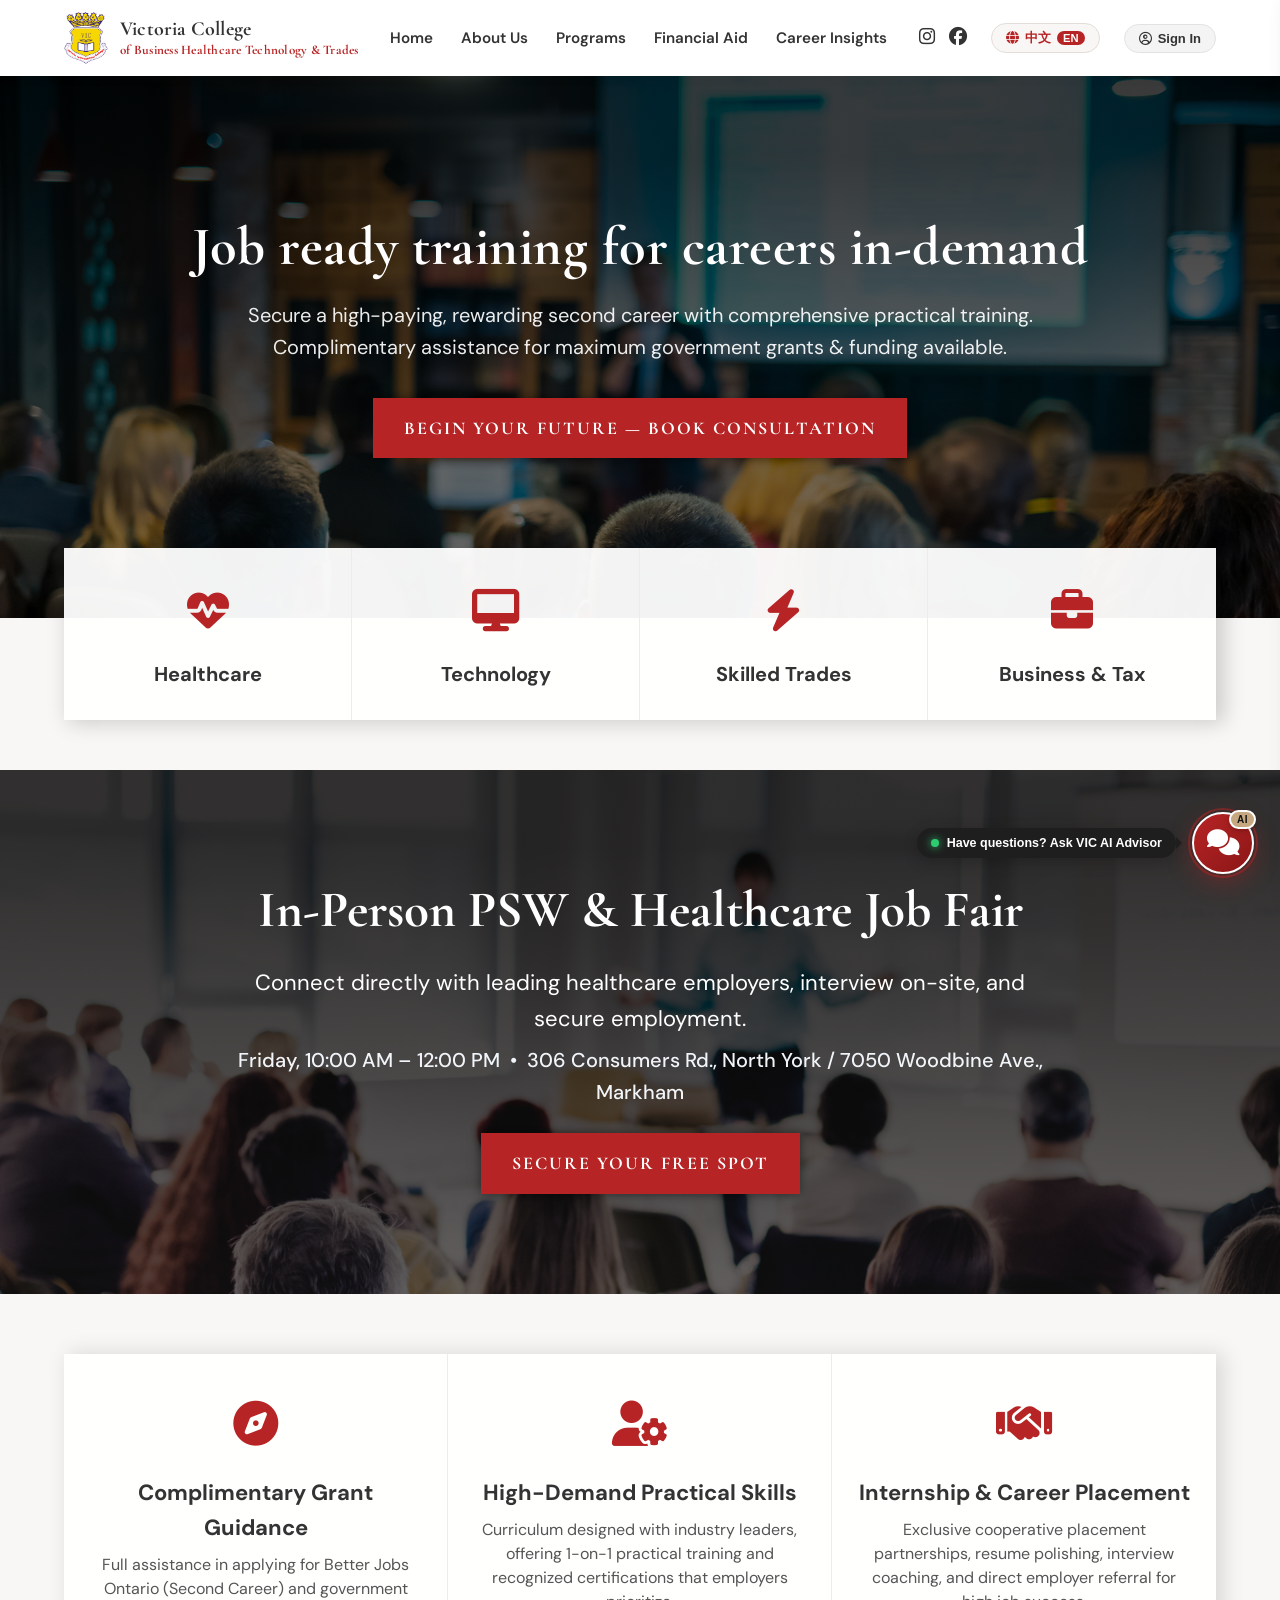
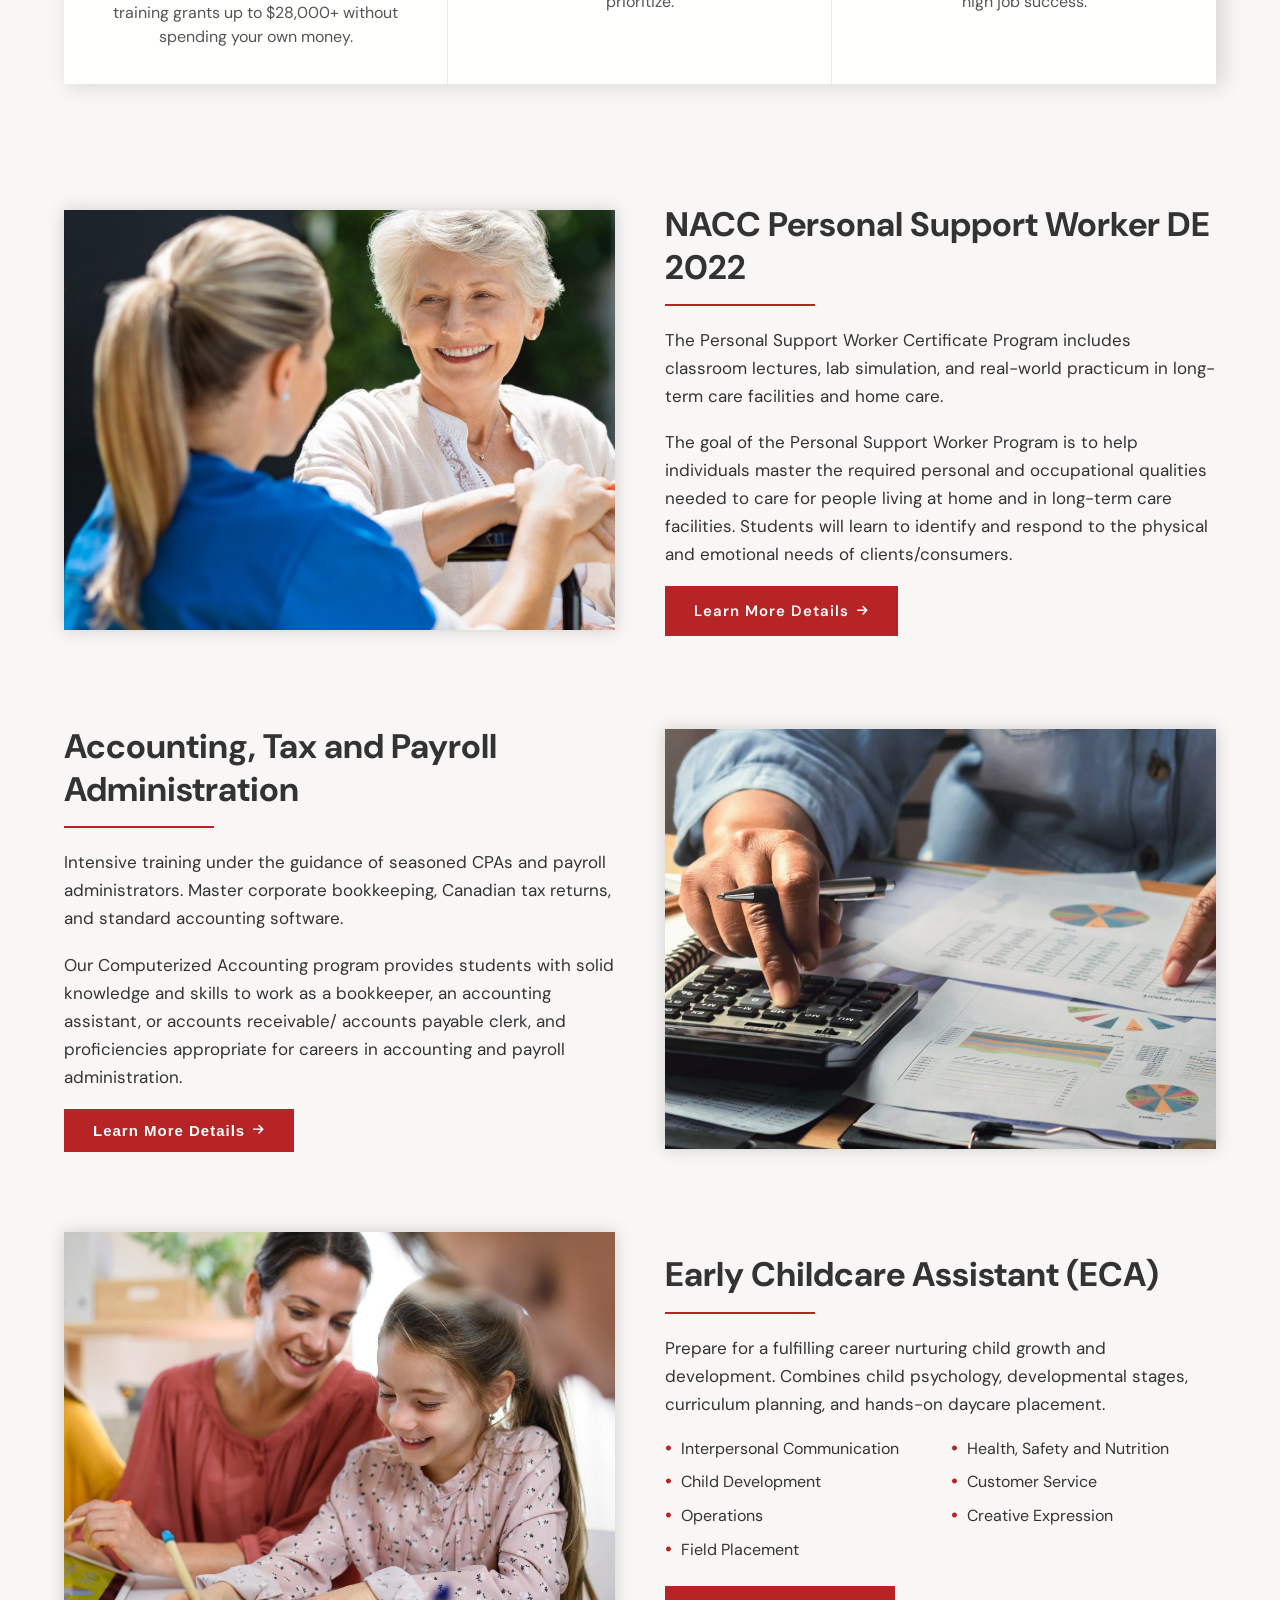
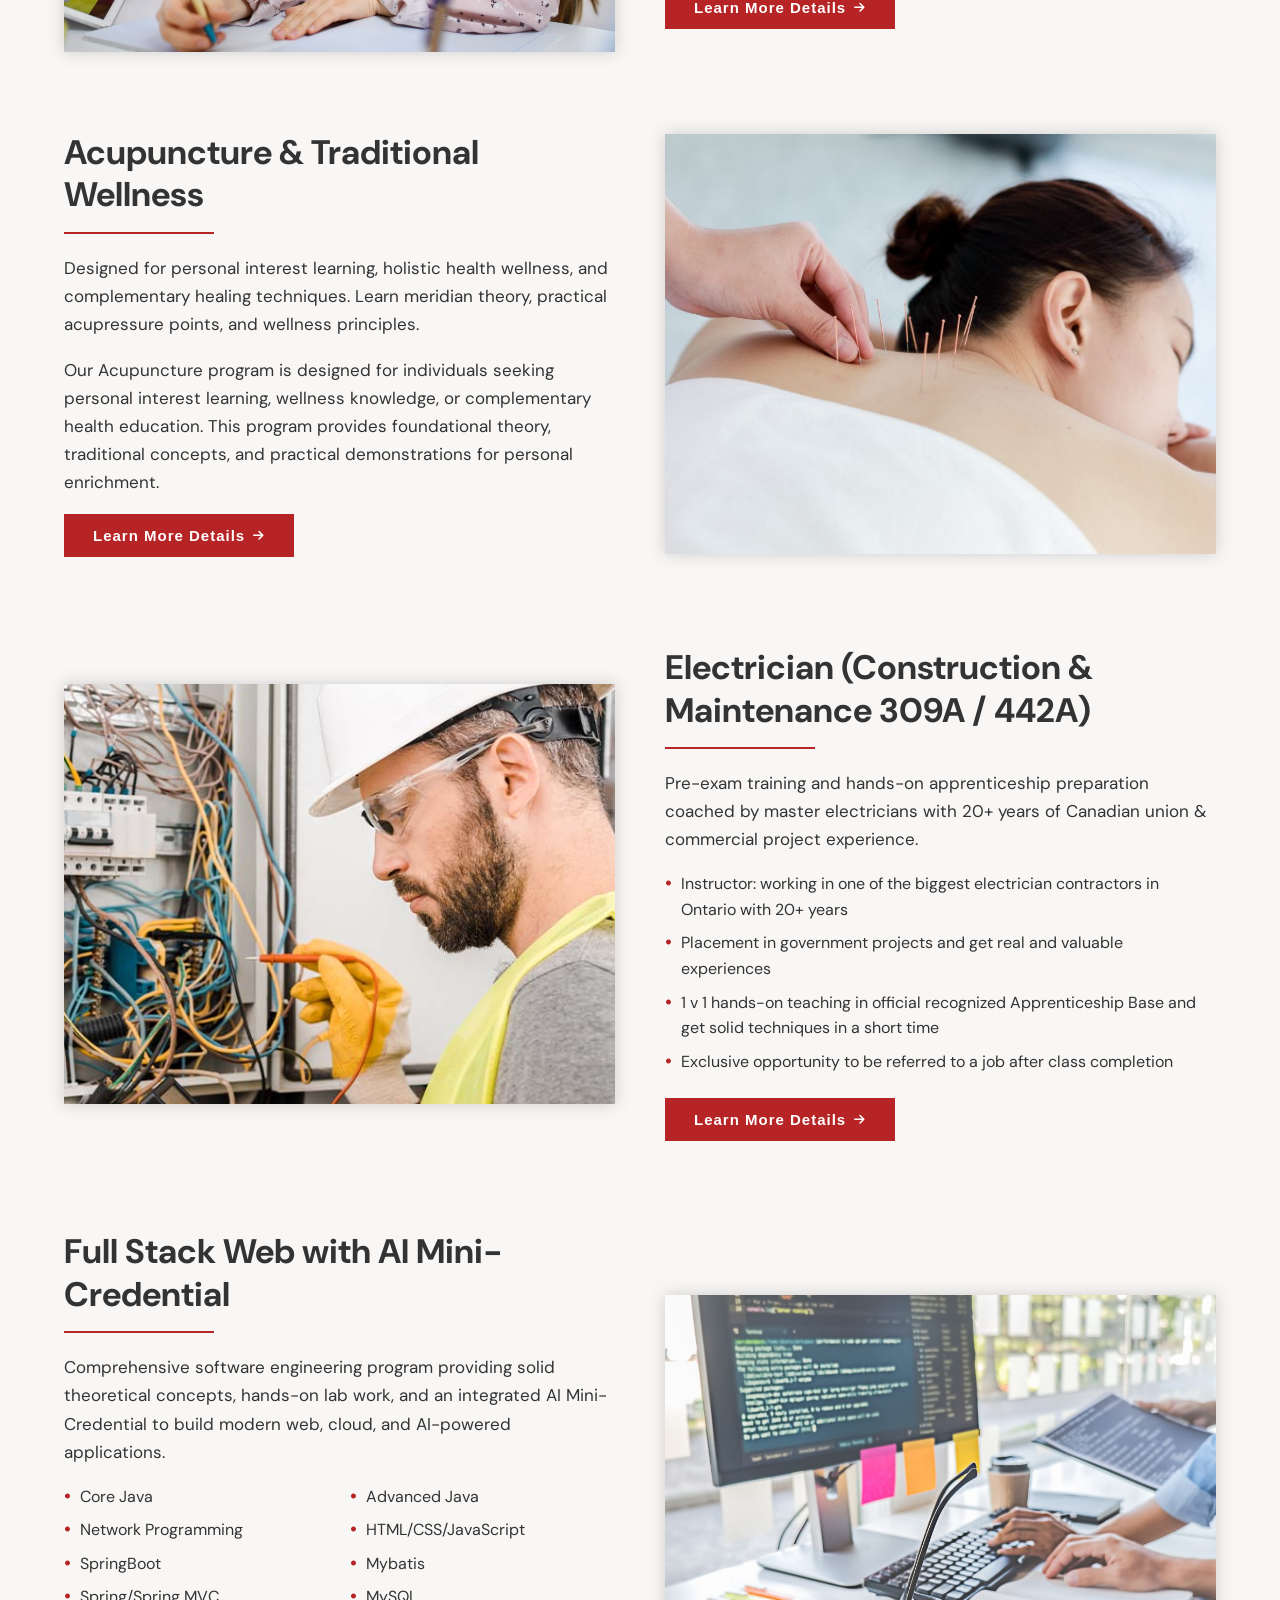
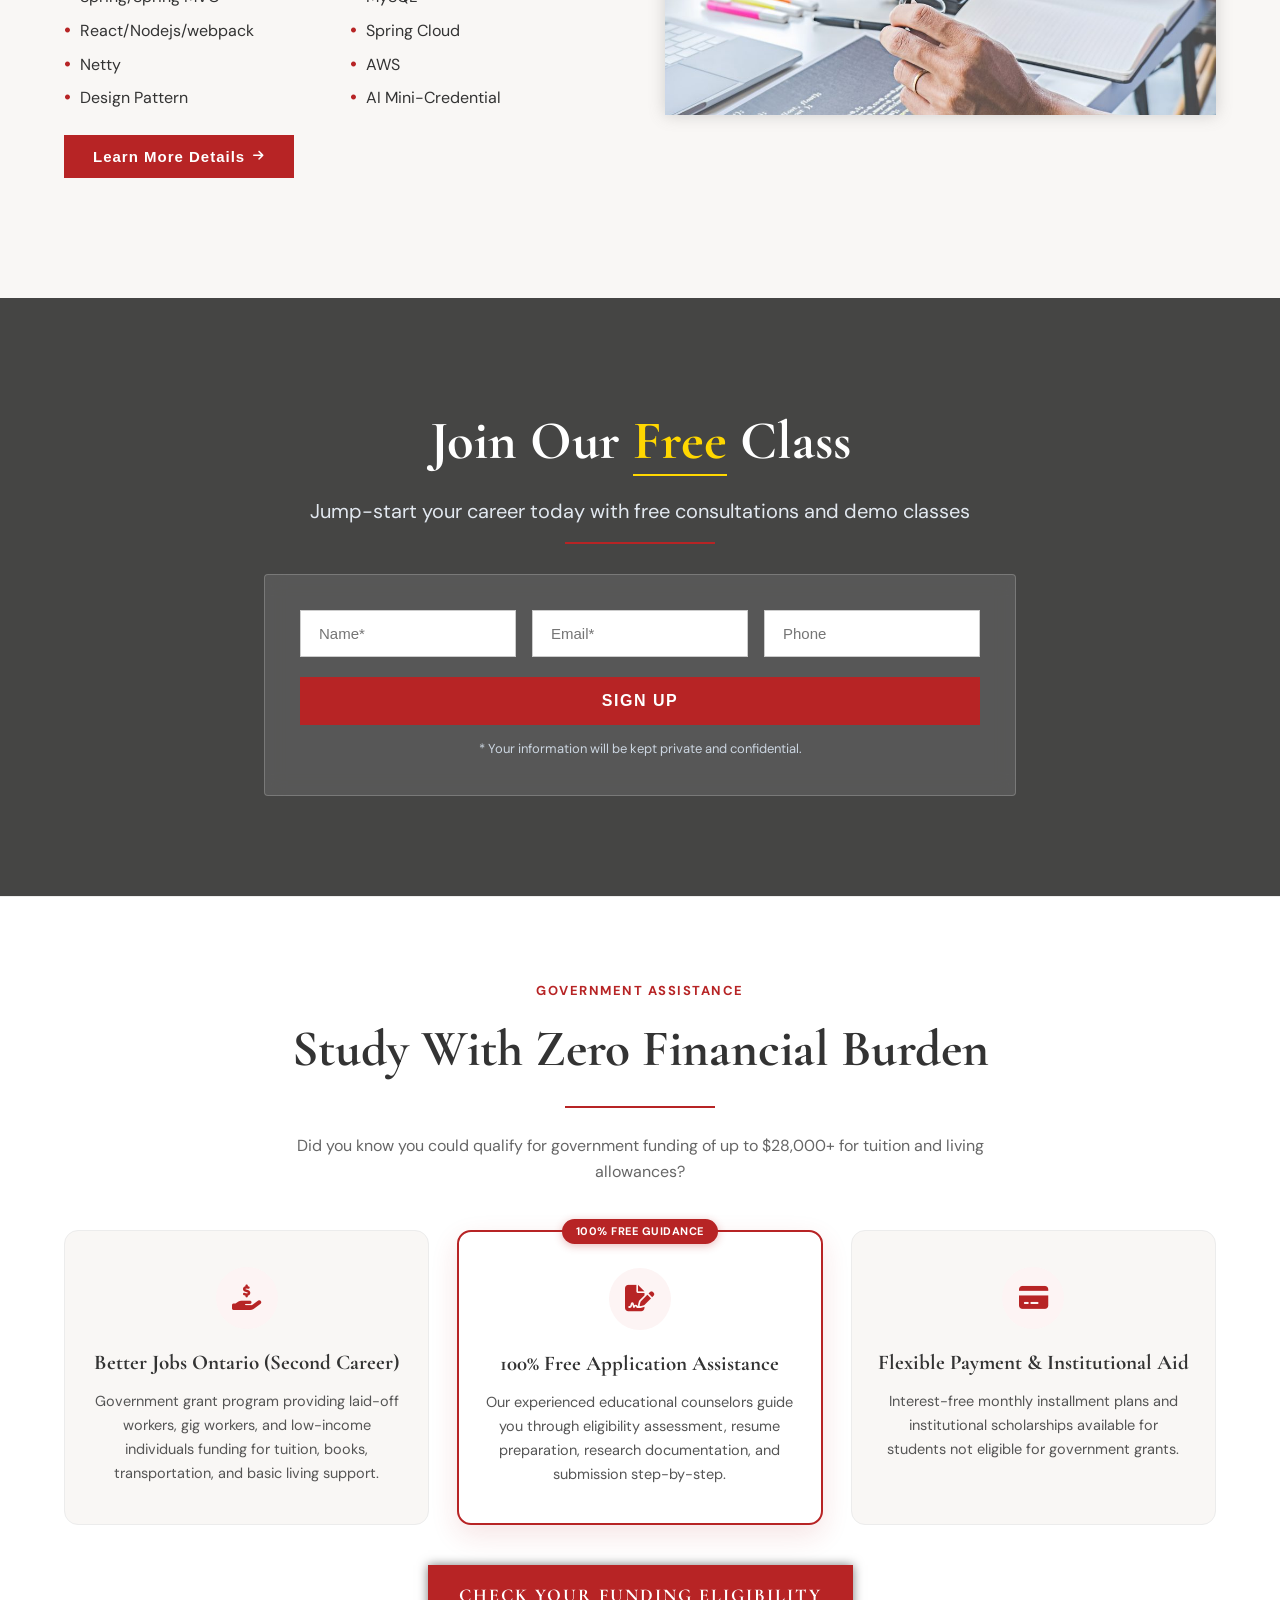
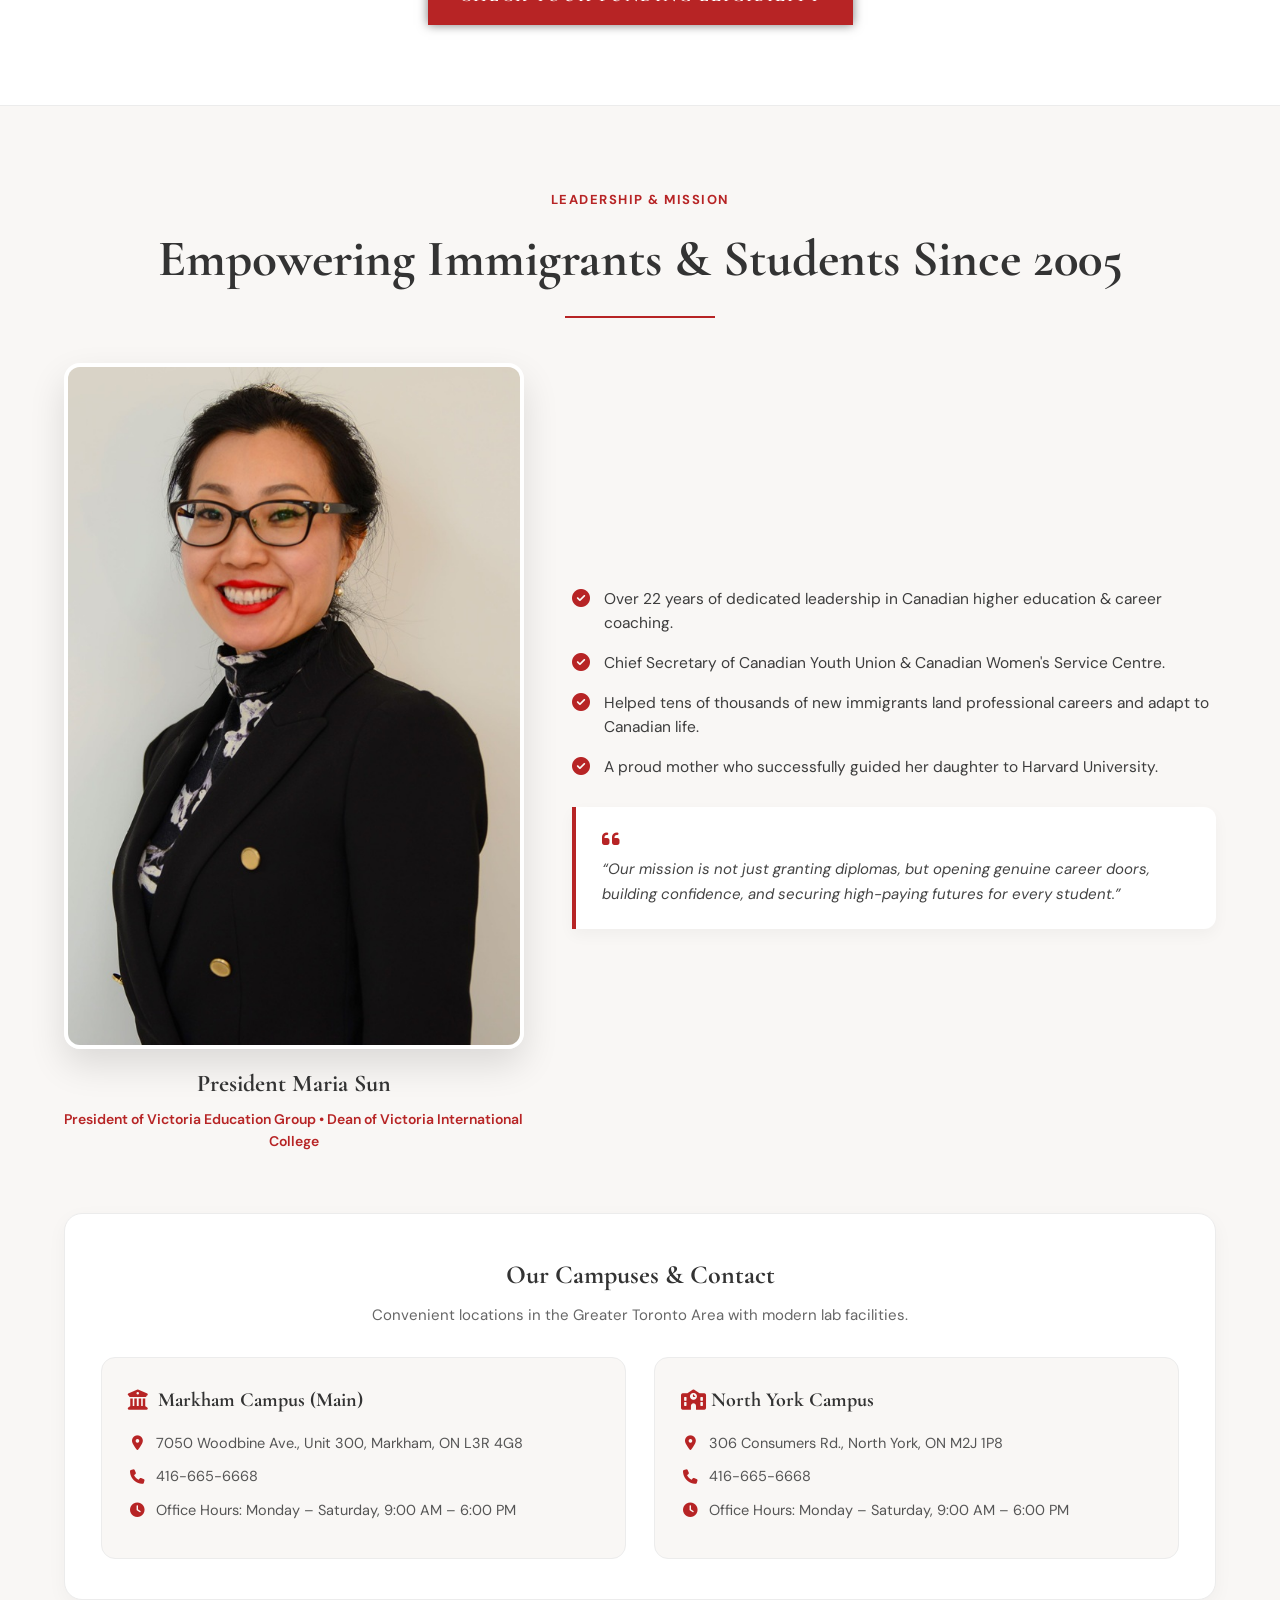
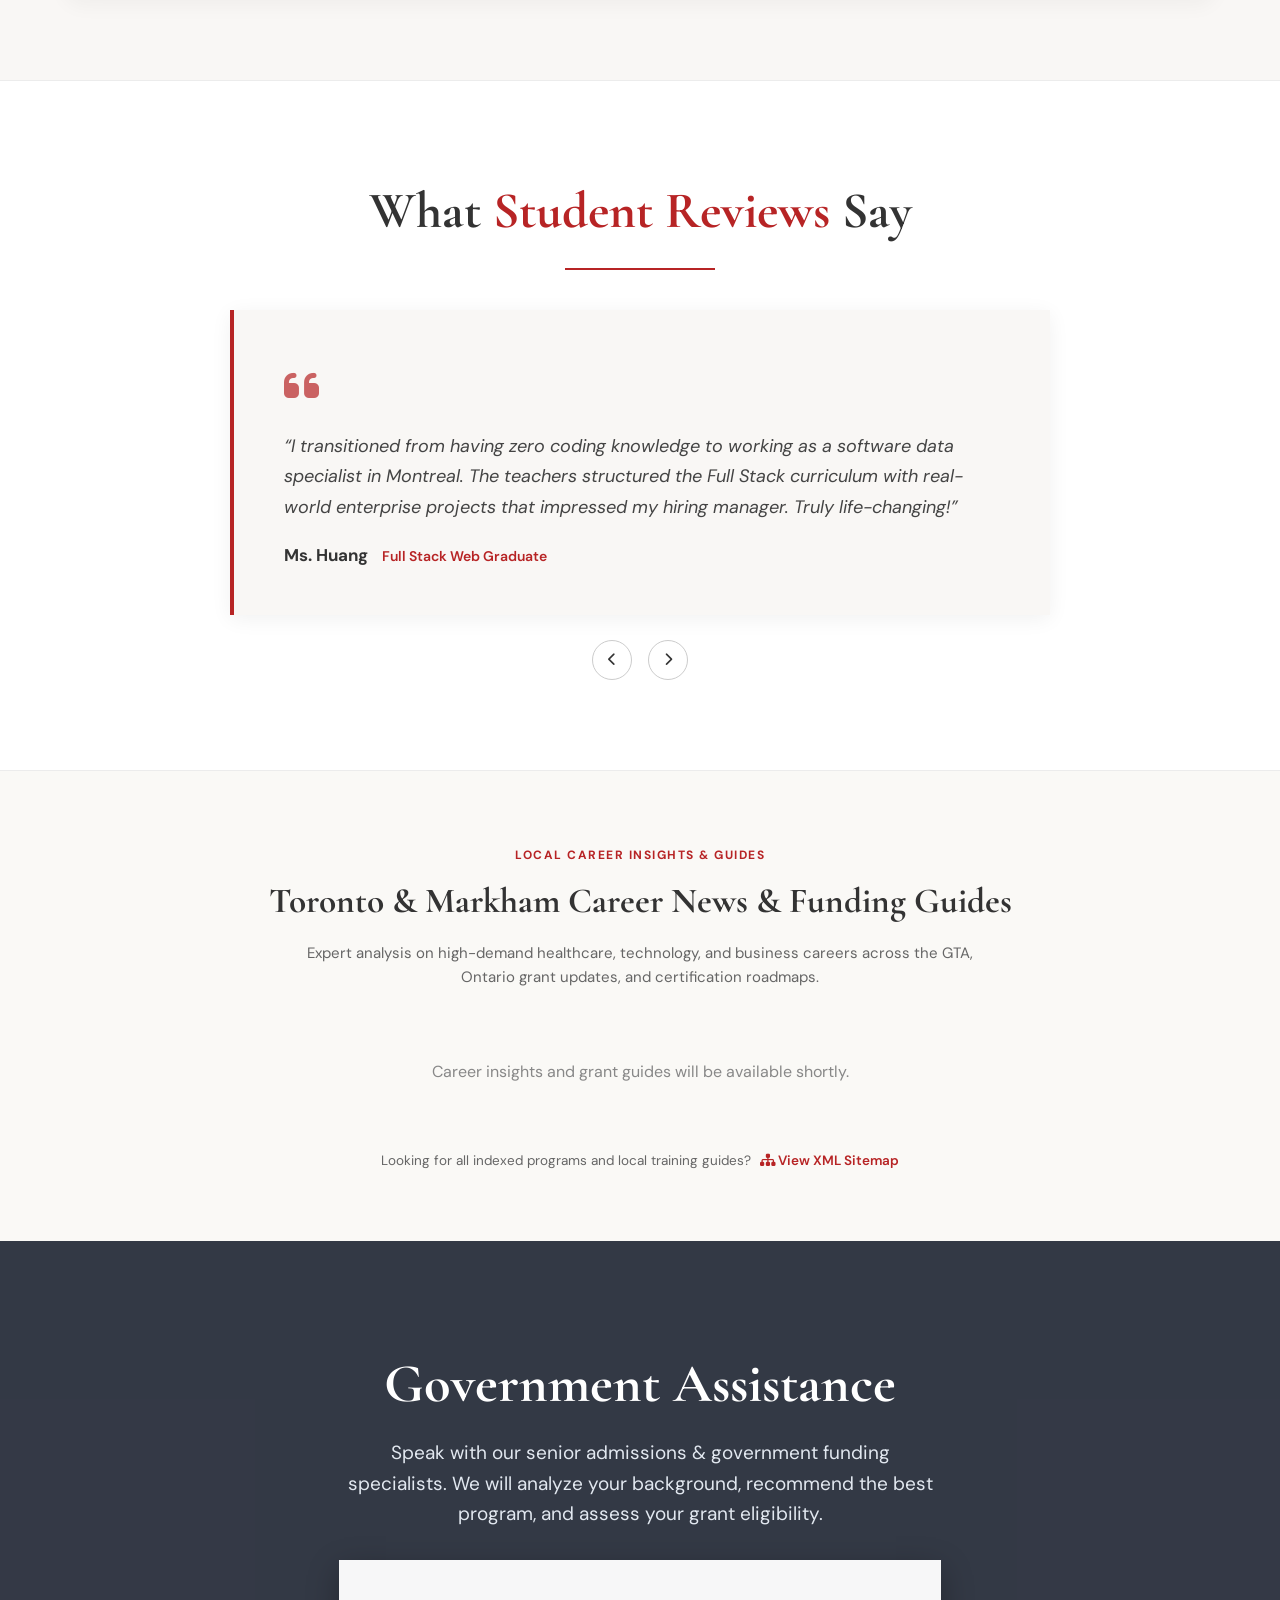
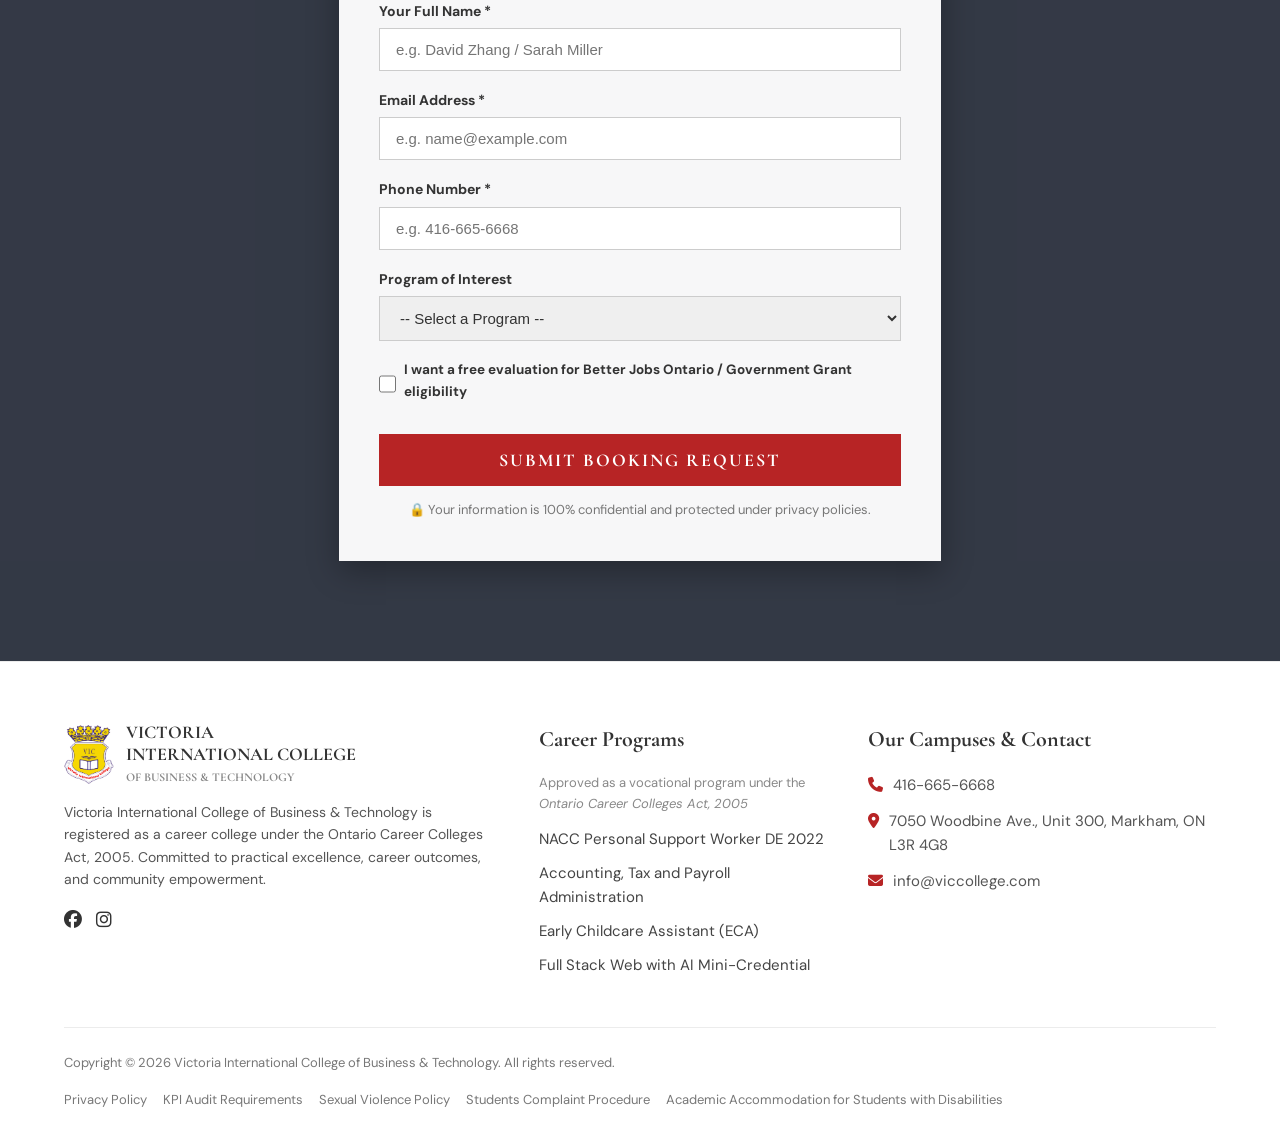
==== index.html @ 30b07d7f "feat: make dedicated PSW page dynamic and link with homepage program" ====
<!DOCTYPE html>
<html lang="en">

<head>
  <meta charset="UTF-8">
  <meta name="viewport" content="width=device-width, initial-scale=1.0">
  <title>Victoria International College of Business &amp; Technology</title>
  <meta name="description"
    content="Secure A High-Paying Second Career Without Spending Your Own Money. Highest grant amounts available, check with us.">
  <link rel="icon" href="images/favicon.gif" sizes="32x32">

  <!-- Original Fonts & Icons -->
  <link rel="stylesheet" href="https://cdnjs.cloudflare.com/ajax/libs/font-awesome/6.5.1/css/all.min.css">
  <link rel="stylesheet" href="css/style.css">
  <link rel="stylesheet" href="css/admin.css">
</head>

<body>

  <!-- Header Navigation -->
  <header class="vic-main-header">
    <div class="container nav-wrapper">
      <!-- Site Logo -->
      <a href="#home" class="logo-section" aria-label="Victoria College of Business Healthcare Technology & Trades">
        <img class="logo-img" src="images/vic_logo.png" alt="Victoria College">
        <div class="logo-text">
          <span class="logo-brand-main" data-i18n="logo_brand_main">Victoria College</span>
          <span class="logo-brand-sub" data-i18n="logo_brand_sub">of Business Healthcare Technology &amp; Trades</span>
        </div>
      </a>

      <!-- Navigation Links -->
      <nav class="main-nav-list">
        <div class="main-nav-item">
          <a href="#home" class="main-nav-link" data-i18n="nav_home">Home</a>
        </div>
        <div class="main-nav-item">
          <a href="#about" class="main-nav-link" data-i18n="nav_about">About</a>
        </div>
        <div class="main-nav-item">
          <a href="#programs" class="main-nav-link" data-i18n="nav_programs">Programs <i class="fa-solid fa-angle-down"
              style="font-size: 11px;"></i></a>
          <div class="nav-dropdown">
            <a href="personal-support-worker-online-psw-course.html" data-i18n="prog_psw_title">NACC Personal Support Worker DE 2022</a>
            <a href="#accounting" data-i18n="prog_acc_title">Accounting, Tax and Payroll</a>
            <a href="#eca" data-i18n="prog_eca_title">Early Childcare Assistant</a>
            <a href="#acupuncture" data-i18n="prog_acu_title">Acupuncture (Non-Vocational)</a>
            <a href="#electrician" data-i18n="prog_elec_title">Electrician (309A / 442A)</a>
            <a href="#fullstack" data-i18n="prog_tech_title">Full Stack Web with AI Mini-Credential</a>
          </div>
        </div>
        <div class="main-nav-item">
          <a href="#financial-aid" class="main-nav-link" data-i18n="nav_aid">Financial Aid</a>
        </div>
        <div class="main-nav-item">
          <a href="#articles" class="main-nav-link" data-i18n="nav_articles">Career Insights</a>
        </div>
      </nav>

      <!-- Social Icons & Lang Switcher -->
      <div class="nav-social-icons">
        <a href="https://www.instagram.com/vic.college/?utm_medium=copy_link" target="_blank" rel="noopener"><i
            class="fa-brands fa-instagram"></i></a>
        <a href="https://www.facebook.com/profile.php?id=100078023242504" target="_blank" rel="noopener"><i
            class="fa-brands fa-facebook"></i></a>
        <button type="button" class="lang-switcher-vic js-lang-toggle desktop-only" style="margin-left: 10px;"
          aria-label="Toggle language">
          <i class="fa-solid fa-globe"></i>
          <span class="lang-label" data-i18n="lang_btn">中文</span>
          <span class="lang-badge lang-current">EN</span>
        </button>
      </div>

      <!-- Mobile Hamburger Button -->
      <button type="button" class="mobile-toggle-btn" aria-label="Open navigation menu">
        <i class="fa-solid fa-bars"></i>
      </button>
    </div>
  </header>

  <!-- Mobile Drawer Overlay -->
  <div class="mobile-drawer-overlay"></div>

  <!-- Mobile Navigation Drawer -->
  <div class="mobile-nav-drawer">
    <div class="mobile-drawer-header">
      <div class="logo-text">
        <h1 style="font-size: 1rem; font-family: var(--font-serif);">VICTORIA COLLEGE</h1>
      </div>
      <button type="button" class="mobile-drawer-close" aria-label="Close navigation menu">
        <i class="fa-solid fa-xmark"></i>
      </button>
    </div>

    <div style="margin-bottom: 20px;">
      <button type="button" class="lang-switcher-vic js-lang-toggle" style="width: 100%; justify-content: center;"
        aria-label="Toggle language">
        <i class="fa-solid fa-globe"></i>
        <span class="lang-label" data-i18n="lang_btn">中文</span>
        <span class="lang-badge lang-current">EN</span>
      </button>
    </div>

    <nav class="mobile-nav-links">
      <a href="#home" data-i18n="nav_home">Home</a>
      <a href="#about" data-i18n="nav_about">About</a>
      <a href="#programs" data-i18n="nav_programs">Programs</a>
      <a href="#financial-aid" data-i18n="nav_aid">Financial Aid</a>
      <a href="#articles" data-i18n="nav_articles">Career Insights</a>
      <a href="#consultation" data-i18n="nav_consultation_btn">Book Consultation</a>
    </nav>
  </div>

  <!-- Hero Banner (home_banner.jpg) -->
  <section id="home" class="hero-banner-vic" data-section-key="hero">
    <div class="hero-banner-overlay"></div>
    <div class="container hero-banner-content">
      <h1 class="hero-headline-text" data-i18n="hero_title_1">Job ready training for careers in-demand</h1>
      <p class="hero-subtext" data-i18n="hero_subtitle">Secure A High-Paying Second Career Without Spending Your Own
        Money. Highest grant amounts available, check with us.</p>
      <a href="#consultation" class="btn-vic-red" data-i18n="hero_cta_book">Begin your future today, book
        consultation</a>
    </div>
  </section>

  <!-- Hero Floating 4-Card Strip (Healthcare, Technology, Skilled Trades, Business & Tax) -->
  <section class="hero-strip-section" data-section-key="hero_strip">
    <div class="container">
      <div class="hero-strip-box">
        <div class="strip-item">
          <div class="strip-icon"><i class="fa-solid fa-heartbeat"></i></div>
          <h3 class="strip-title" data-i18n="cat_health_title">Healthcare</h3>
        </div>
        <div class="strip-item">
          <div class="strip-icon"><i class="fa-solid fa-desktop"></i></div>
          <h3 class="strip-title" data-i18n="cat_tech_title">Technology</h3>
        </div>
        <div class="strip-item">
          <div class="strip-icon"><i class="fa-solid fa-bolt"></i></div>
          <h3 class="strip-title" data-i18n="cat_trades_title">Skilled Trades</h3>
        </div>
        <div class="strip-item">
          <div class="strip-icon"><i class="fa-solid fa-briefcase"></i></div>
          <h3 class="strip-title" data-i18n="cat_biz_title">Business &amp; Tax</h3>
        </div>
      </div>
    </div>
  </section>

  <!-- In-Person PSW Job Fair Banner -->
  <section id="job-fair-banner-section" class="job-fair-banner" data-section-key="job_fair">
    <div class="job-fair-overlay"></div>
    <div class="container job-fair-content" id="job-fair-content-box">
      <h2 class="job-fair-title" id="job-fair-title" data-i18n="banner_title">IN-PERSON PSW JOB FAIR</h2>
      <p class="job-fair-subtitle" id="job-fair-subtitle" data-i18n="banner_desc">Connect with employers, find jobs</p>
      <p class="job-fair-meta"><span id="job-fair-date" data-i18n="banner_date">Friday, 12 May | 10:00AM –
          12:00PM</span> &nbsp;•&nbsp; <span id="job-fair-location" data-i18n="banner_location">306 Consumers Rd. North
          York</span></p>
      <a href="#consultation" id="job-fair-btn" class="btn-vic-red" data-i18n="banner_btn">Secure Your Spot</a>
    </div>
  </section>

  <!-- 3 Value Props Strip (Complimentary Assistant, Meet Career Needs, Internship) -->
  <section class="value-props-section" data-section-key="value_props">
    <div class="container">
      <div class="value-props-box">
        <div class="value-prop-col">
          <div class="value-prop-icon"><i class="fa-solid fa-compass"></i></div>
          <h3 class="value-prop-title" data-i18n="why_1_title">Complimentary Assistant</h3>
          <p class="value-prop-desc" data-i18n="why_1_desc">Complimentary assistance in applying for federal aid</p>
        </div>
        <div class="value-prop-col">
          <div class="value-prop-icon"><i class="fa-solid fa-user-gear"></i></div>
          <h3 class="value-prop-title" data-i18n="why_2_title">Meet Your Career Needs</h3>
          <p class="value-prop-desc" data-i18n="why_2_desc">Meet all your career requirements with 6 top programs</p>
        </div>
        <div class="value-prop-col">
          <div class="value-prop-icon"><i class="fa-solid fa-handshake"></i></div>
          <h3 class="value-prop-title" data-i18n="why_3_title">internship opportunities</h3>
          <p class="value-prop-desc" data-i18n="why_3_desc">Get valuable experience with internships at successful
            companies</p>
        </div>
      </div>
    </div>
  </section>

  <!-- Programs 2-Column Alternating Showcase (Exact Original Layout) -->
  <section id="programs" class="program-showcase-section">
    <div class="container" id="programs-dynamic-container">

      <!-- Program 1: PSW (Image Left, Info Right) -->
      <div id="psw" class="program-row">
        <div class="program-img-wrapper">
          <a href="personal-support-worker-online-psw-course.html" aria-label="NACC Personal Support Worker Program Details">
            <img src="images/psw.jpg" alt="Personal Support Worker PSW">
          </a>
        </div>
        <div class="program-info-col">
          <h2 class="program-heading">
            <a href="personal-support-worker-online-psw-course.html" style="color: inherit; text-decoration: none;" data-i18n="prog_psw_title">NACC Personal Support Worker DE 2022</a>
          </h2>
          <div class="vic-divider"></div>
          <p class="program-text" data-i18n="prog_psw_desc">Personal Support Worker Certificate Program contains in
            class lectures and practicum training. Upon graduating, students will not only have their PSW certificate
            but also a CPR &amp; First Aid certificate.</p>
          <p class="program-text">The goal of the Personal Support Worker Program is to help individuals master the
            required personal and occupational qualities needed to care for people living at home and in long-term care
            facilities. Students will learn to identify and respond to the physical and emotional needs of
            clients/consumers.</p>
          <a href="personal-support-worker-online-psw-course.html" class="btn-learn-more">
            <span data-i18n="btn_learn_more">Learn More</span> <i class="fa-solid fa-arrow-right"></i>
          </a>
        </div>
      </div>

      <!-- Program 2: Accounting (Info Left, Image Right) -->
      <div id="accounting" class="program-row reverse-layout">
        <div class="program-img-wrapper">
          <img src="images/accounting.jpg" alt="Computerized Accounting">
        </div>
        <div class="program-info-col">
          <h2 class="program-heading" data-i18n="prog_acc_title">Accounting, Tax and Payroll</h2>
          <div class="vic-divider"></div>
          <p class="program-text" data-i18n="prog_acc_desc">The program consists of 30 weeks of intensive instructor led
            hands on training and practical exercises under the supervision of industry-experienced instructors.</p>
          <p class="program-text">Our Computerized Accounting program provides students with solid knowledge and skills
            to work as a bookkeeper, an accounting assistant, or accounts receivable/ accounts payable clerk, and
            proficiencies appropriate for careers in accounting and payroll administration.</p>
          <button type="button" class="btn-learn-more js-open-prog-modal" data-program="accounting">
            <span data-i18n="btn_learn_more">Learn More</span> <i class="fa-solid fa-arrow-right"></i>
          </button>
        </div>
      </div>

      <!-- Program 3: Early Childcare Assistant (Image Left, Info Right) -->
      <div id="eca" class="program-row">
        <div class="program-img-wrapper">
          <img src="images/eca.jpg" alt="Early Childcare Assistant ECA">
        </div>
        <div class="program-info-col">
          <h2 class="program-heading" data-i18n="prog_eca_title">Early Childcare Assistant</h2>
          <div class="vic-divider"></div>
          <p class="program-text" data-i18n="prog_eca_desc">We provide our students with the opportunity for personal
            growth and success by providing an intimate and friendly learning environment that emphasizes academic &amp;
            professional excellence. Subjects included in the program:</p>
          <ul class="program-bullet-list">
            <li>Interpersonal Communication</li>
            <li>Health, Safety and Nutrition</li>
            <li>Child Development</li>
            <li>Customer Service</li>
            <li>Operations</li>
            <li>Creative Expression</li>
            <li>Field Placement</li>
          </ul>
          <button type="button" class="btn-learn-more js-open-prog-modal" data-program="eca">
            <span data-i18n="btn_learn_more">Learn More</span> <i class="fa-solid fa-arrow-right"></i>
          </button>
        </div>
      </div>

      <!-- Program 4: Acupuncture (Info Left, Image Right) -->
      <div id="acupuncture" class="program-row reverse-layout">
        <div class="program-img-wrapper">
          <img src="images/acupuncture.jpg" alt="Acupuncture Program">
        </div>
        <div class="program-info-col">
          <h2 class="program-heading" data-i18n="prog_acu_title">Acupuncture</h2>
          <div class="vic-divider"></div>
          <p class="program-text" data-i18n="prog_acu_desc">Acupuncture program is a Non-Vocational Program. This
            program does not require approval under the Ontario Career Colleges Act, 2005.</p>
          <p class="program-text">Our Acupuncture program is designed for individuals seeking personal interest
            learning, wellness knowledge, or complementary health education. This program provides foundational theory,
            traditional concepts, and practical demonstrations for personal enrichment.</p>
          <button type="button" class="btn-learn-more js-open-prog-modal" data-program="acupuncture">
            <span data-i18n="btn_learn_more">Learn More</span> <i class="fa-solid fa-arrow-right"></i>
          </button>
        </div>
      </div>

      <!-- Program 5: Electrician (Image Left, Info Right) -->
      <div id="electrician" class="program-row">
        <div class="program-img-wrapper">
          <img src="images/electrician.jpg" alt="Electrician Training">
        </div>
        <div class="program-info-col">
          <h2 class="program-heading" data-i18n="prog_elec_title">Electrician (Construction &amp; Maintenance)</h2>
          <div class="vic-divider"></div>
          <p class="program-text" data-i18n="prog_elec_desc">Becoming an Electrician in Ontario — Series Classes</p>
          <ul class="program-bullet-list" style="grid-template-columns: 1fr;">
            <li>Instructor: working in one of the biggest electrician contractors in Ontario with 20+ years</li>
            <li>Placement in government projects and get real and valuable experiences</li>
            <li>1 v 1 hands-on teaching in official recognized Apprenticeship Base and get solid techniques in a short
              time</li>
            <li>Exclusive opportunity to be referred to a job after class completion</li>
          </ul>
          <button type="button" class="btn-learn-more js-open-prog-modal" data-program="electrician">
            <span data-i18n="btn_learn_more">Learn More</span> <i class="fa-solid fa-arrow-right"></i>
          </button>
        </div>
      </div>

      <!-- Program 6: Full Stack (Info Left, Image Right) -->
      <div id="fullstack" class="program-row reverse-layout">
        <div class="program-img-wrapper">
          <img src="images/fullstack.jpg" alt="Full Stack Web with AI Mini-Credential">
        </div>
        <div class="program-info-col">
          <h2 class="program-heading" data-i18n="prog_tech_title">Full Stack Web with AI Mini-Credential</h2>
          <div class="vic-divider"></div>
          <p class="program-text" data-i18n="prog_tech_desc">This diploma program contains theoretical concepts with
            practical lab work to ensure graduates have a solid foundation in the following areas: programming
            fundamentals, system testing, web programming, design concepts, networks, server and database programming,
            plus a cutting-edge AI Mini-Credential.</p>
          <ul class="program-bullet-list">
            <li>Core Java</li>
            <li>Advanced Java</li>
            <li>Network Programming</li>
            <li>HTML/CSS/JavaScript</li>
            <li>SpringBoot</li>
            <li>Mybatis</li>
            <li>Spring/Spring MVC</li>
            <li>MySQL</li>
            <li>React/Nodejs/webpack</li>
            <li>Spring Cloud</li>
            <li>Netty</li>
            <li>AWS</li>
            <li>Design Pattern</li>
            <li>AI Mini-Credential</li>
          </ul>
          <button type="button" class="btn-learn-more js-open-prog-modal" data-program="tech">
            <span data-i18n="btn_learn_more">Learn More</span> <i class="fa-solid fa-arrow-right"></i>
          </button>
        </div>
      </div>

    </div>
  </section>

  <!-- Join Our Free Class Section -->
  <!-- Join Our Free Class Section -->
  <section class="free-class-section" data-section-key="free_class">
    <div class="free-class-overlay"></div>
    <div class="container free-class-content">
      <h2 class="free-class-title">Join Our <span class="highlight-gold">Free</span> Class</h2>
      <p class="free-class-subtitle">Jump-start your career today with free consultations and demo classes</p>
      <div class="vic-divider vic-divider-center"></div>

      <!-- MetForm -->
      <div class="metform-box">
        <form id="free-class-form"
          onsubmit="event.preventDefault(); alert(currentLanguage === 'zh' ? '预约成功！顾问将尽快与您联系。' : 'Sign up successful! Our advisor will contact you soon.');">
          <div class="metform-grid">
            <input type="text" class="metform-input" placeholder="Name*" required>
            <input type="email" class="metform-input" placeholder="Email*" required>
            <input type="tel" class="metform-input" placeholder="Phone" required>
          </div>
          <button type="submit" class="metform-submit-btn">Sign up</button>
          <p class="metform-privacy-note">* Your information will be kept private and confidential.</p>
        </form>
      </div>
    </div>
  </section>

  <!-- Financial Aid Section (#financial-aid) -->
  <section id="financial-aid" class="financial-aid-section-vic" data-section-key="financial_aid">
    <div class="container">
      <div class="section-title-wrap">
        <span class="sub-badge-red" data-i18n="aid_badge">Government Assistance</span>
        <h2 class="section-headline-serif" data-i18n="aid_title">Study With Zero Financial Burden</h2>
        <div class="vic-divider vic-divider-center"></div>
        <p class="section-subtitle-center" data-i18n="aid_subtitle">Did you know you could qualify for government
          funding of up to $28,000+ for tuition and living allowances?</p>
      </div>

      <div class="aid-cards-grid">
        <div class="aid-card">
          <div class="aid-card-icon"><i class="fa-solid fa-hand-holding-dollar"></i></div>
          <h3 class="aid-card-title" data-i18n="aid_card1_title">Better Jobs Ontario (Second Career)</h3>
          <p class="aid-card-desc" data-i18n="aid_card1_desc">Government grant program providing laid-off workers, gig
            workers, and low-income individuals funding for tuition, books, transportation, and basic living support.
          </p>
        </div>

        <div class="aid-card featured">
          <div class="aid-badge-tag">100% Free Guidance</div>
          <div class="aid-card-icon"><i class="fa-solid fa-file-signature"></i></div>
          <h3 class="aid-card-title" data-i18n="aid_card2_title">100% Free Application Assistance</h3>
          <p class="aid-card-desc" data-i18n="aid_card2_desc">Our experienced educational counselors guide you through
            eligibility assessment, resume preparation, research documentation, and submission step-by-step.</p>
        </div>

        <div class="aid-card">
          <div class="aid-card-icon"><i class="fa-solid fa-credit-card"></i></div>
          <h3 class="aid-card-title" data-i18n="aid_card3_title">Flexible Payment &amp; Institutional Aid</h3>
          <p class="aid-card-desc" data-i18n="aid_card3_desc">Interest-free monthly installment plans and institutional
            scholarships available for students not eligible for government grants.</p>
        </div>
      </div>

      <div class="aid-cta-wrapper">
        <a href="#consultation" class="btn-vic-red js-check-aid-cta" data-i18n="aid_cta_btn">Check Your Funding
          Eligibility</a>
      </div>
    </div>
  </section>

  <!-- About Us & Leadership Section (#about) -->
  <section id="about" class="about-leadership-section-vic" data-section-key="president_msg">
    <div class="container">
      <div class="section-title-wrap">
        <span class="sub-badge-red" data-i18n="lead_badge">Leadership &amp; Mission</span>
        <h2 class="section-headline-serif" data-i18n="lead_title">Empowering Immigrants &amp; Students Since 2005</h2>
        <div class="vic-divider vic-divider-center"></div>
      </div>

      <div class="leadership-grid">
        <div class="leadership-img-col">
          <img src="images/president_maria_sun.jpg" alt="President Maria Sun" class="leadership-portrait">
          <div class="leadership-caption">
            <h3 data-i18n="lead_name">President Maria Sun</h3>
            <p data-i18n="lead_role">President of Victoria Education Group • Dean of Victoria International College</p>
          </div>
        </div>

        <div class="leadership-text-col">
          <ul class="leadership-points-list">
            <li><i class="fa-solid fa-circle-check"></i> <span data-i18n="lead_point1">Over 22 years of dedicated
                leadership in Canadian higher education &amp; career coaching.</span></li>
            <li><i class="fa-solid fa-circle-check"></i> <span data-i18n="lead_point2">Chief Secretary of Canadian Youth
                Union &amp; Canadian Women's Service Centre.</span></li>
            <li><i class="fa-solid fa-circle-check"></i> <span data-i18n="lead_point3">Helped tens of thousands of new
                immigrants land professional careers and adapt to Canadian life.</span></li>
            <li><i class="fa-solid fa-circle-check"></i> <span data-i18n="lead_point4">A proud mother who successfully
                guided her daughter to Harvard University.</span></li>
          </ul>

          <div class="leadership-quote-box">
            <i class="fa-solid fa-quote-left quote-icon"></i>
            <p data-i18n="lead_quote">“Our mission is not just granting diplomas, but opening genuine career doors,
              building confidence, and securing high-paying futures for every student.”</p>
          </div>
        </div>
      </div>

      <!-- Campuses & Locations Grid inside About -->
      <div class="about-campuses-box" data-section-key="campuses">
        <h3 class="campuses-header-title" data-i18n="campus_title">Our Campuses &amp; Contact</h3>
        <p class="campuses-header-sub" data-i18n="campus_sub">Convenient locations in the Greater Toronto Area with
          modern lab facilities.</p>

        <div class="campus-cards-grid">
          <div class="campus-card">
            <div class="campus-card-header">
              <i class="fa-solid fa-building-columns"></i>
              <h4 data-i18n="campus_markham">Markham Campus (Main)</h4>
            </div>
            <p class="campus-address"><i class="fa-solid fa-location-dot"></i> <span
                data-i18n="campus_markham_addr">7050 Woodbine Ave., Unit 300, Markham, ON L3R 4G8</span></p>
            <p class="campus-phone"><i class="fa-solid fa-phone"></i> <a href="tel:416-665-6668">416-665-6668</a></p>
            <p class="campus-hours"><i class="fa-solid fa-clock"></i> <span data-i18n="campus_hours">Monday – Saturday:
                9:00 AM – 6:00 PM</span></p>
          </div>

          <div class="campus-card">
            <div class="campus-card-header">
              <i class="fa-solid fa-school"></i>
              <h4 data-i18n="campus_nyork">North York Campus</h4>
            </div>
            <p class="campus-address"><i class="fa-solid fa-location-dot"></i> <span data-i18n="campus_nyork_addr">306
                Consumers Rd., North York, ON M2J 1P8</span></p>
            <p class="campus-phone"><i class="fa-solid fa-phone"></i> <a href="tel:416-665-6668">416-665-6668</a></p>
            <p class="campus-hours"><i class="fa-solid fa-clock"></i> <span data-i18n="campus_hours">Monday – Saturday:
                9:00 AM – 6:00 PM</span></p>
          </div>
        </div>
      </div>

    </div>
  </section>

  <!-- What Our Students Say (Testimonials) -->
  <section class="students-say-section">
    <div class="container">
      <h2 class="section-headline-serif">What <span class="highlight-crimson" data-i18n="test_badge">Our Students</span>
        Say</h2>
      <div class="vic-divider vic-divider-center"></div>

      <div class="testimonial-box-vic">
        <div class="test-quote-sign"><i class="fa-solid fa-quote-left"></i></div>
        <p id="student-quote" class="test-body-text" data-i18n="test_1_text">“I am a PSW student at Victoria
          International College. The teachers are very helpful and professional. They are not only helping me with the
          language and skills, but also assisting me to get a great placement job in a nursing home. And finally I got a
          job with this employer.”</p>
        <div class="test-author-info">
          <span id="student-name" data-i18n="test_1_author">Ms. May</span>
          <span id="student-title" class="test-author-title" style="margin-left: 10px;"
            data-i18n="test_1_prog">PSW</span>
        </div>
      </div>

      <div class="test-slider-nav">
        <button type="button" class="test-nav-arrow" id="test-prev" aria-label="Previous Testimonial"><i
            class="fa-solid fa-chevron-left"></i></button>
        <button type="button" class="test-nav-arrow" id="test-next" aria-label="Next Testimonial"><i
            class="fa-solid fa-chevron-right"></i></button>
      </div>
    </div>
  </section>

  <!-- Section: SEO & GEO Career Insights & News (Active Articles Only) -->
  <section id="articles" class="articles-section"
    style="padding: 70px 0; background: #FAF9F6; border-top: 1px solid #ECECEC;">
    <div class="container">
      <div class="section-title-wrap" style="text-align: center; margin-bottom: 40px;">
        <span
          style="display: inline-block; font-size: 12px; font-weight: 700; text-transform: uppercase; color: var(--vic-red); letter-spacing: 1.5px; margin-bottom: 8px;"
          data-i18n="articles_badge">
          LOCAL CAREER INSIGHTS &amp; GUIDES
        </span>
        <h2 style="font-size: 2.2rem; font-family: var(--font-serif); color: var(--vic-dark); margin: 0 0 12px;"
          data-i18n="articles_main_title">
          Toronto &amp; Markham Career News &amp; Funding Guides
        </h2>
        <p style="max-width: 680px; margin: 0 auto; color: #666; font-size: 15px; line-height: 1.6;"
          data-i18n="articles_subtitle">
          Expert analysis on high-demand healthcare, technology, and business careers across the GTA, Ontario grant
          updates, and certification roadmaps.
        </p>
      </div>

      <!-- Articles Grid Container -->
      <div id="public-articles-grid" class="articles-grid-container"
        style="display: grid; grid-template-columns: repeat(auto-fit, minmax(300px, 1fr)); gap: 24px;">
        <!-- Loaded dynamically from /api/articles -->
        <div style="text-align: center; padding: 40px; grid-column: 1 / -1; color: #888;">
          <i class="fa-solid fa-spinner fa-spin" style="font-size: 24px; margin-bottom: 10px;"></i>
          <p>Loading latest career insights...</p>
        </div>
      </div>

      <!-- Sitemap / SEO Link -->
      <div style="text-align: center; margin-top: 35px; font-size: 13.5px; color: #666;">
        <span>Looking for all indexed programs and local training guides?</span>
        <a href="/sitemap.xml" target="_blank"
          style="color: var(--vic-red); font-weight: 600; margin-left: 5px; text-decoration: none;">
          <i class="fa-solid fa-sitemap"></i> View XML Sitemap
        </a>
      </div>
    </div>
  </section>

  <!-- Free Consultation Section (#consultation) -->
  <section id="consultation" class="free-consultation-section">
    <div class="consult-overlay"></div>
    <div class="container consult-inner">
      <h2 class="consult-title-serif" data-i18n="aid_badge">free consultation</h2>
      <p class="consult-subtitle" data-i18n="form_section_subtitle">Join us for a free virtual consultation to
        jump-start your career today!</p>

      <div class="consult-form-box">
        <form id="consultation-form">
          <div class="consult-field-group">
            <label for="consult-name" data-i18n="form_name_label">Name*</label>
            <input type="text" id="consult-name" class="consult-input-style" placeholder="Name*"
              data-i18n-ph="form_name_placeholder" required>
          </div>
          <div class="consult-field-group">
            <label for="consult-email" data-i18n="form_email_label">Email*</label>
            <input type="email" id="consult-email" class="consult-input-style" placeholder="Email*"
              data-i18n-ph="form_email_placeholder" required>
          </div>
          <div class="consult-field-group">
            <label for="consult-phone" data-i18n="form_phone_label">Phone</label>
            <input type="tel" id="consult-phone" class="consult-input-style" placeholder="Phone"
              data-i18n-ph="form_phone_placeholder" required>
          </div>
          <div class="consult-field-group">
            <label for="consult-program" data-i18n="form_program_label">Program of Interest</label>
            <select id="consult-program" class="consult-input-style">
              <option value="" data-i18n="form_program_select">-- Select a Program --</option>
              <option value="psw" data-i18n="prog_psw_title">NACC Personal Support Worker (PSW)</option>
              <option value="tech" data-i18n="prog_tech_title">Full Stack Web with AI Mini-Credential</option>
              <option value="accounting" data-i18n="prog_acc_title">Accounting, Tax and Payroll</option>
              <option value="eca" data-i18n="prog_eca_title">Early Childcare Assistant</option>
              <option value="acupuncture" data-i18n="prog_acu_title">Acupuncture</option>
              <option value="electrician" data-i18n="prog_elec_title">Electrician 309A / 442A</option>
            </select>
          </div>
          <div class="consult-field-group" style="display: flex; align-items: center; gap: 8px; margin: 10px 0 16px;">
            <input type="checkbox" id="consult-grant-check"
              style="width: 18px; height: 18px; accent-color: var(--vic-red); cursor: pointer;">
            <label for="consult-grant-check" style="font-size: 13.5px; cursor: pointer; color: var(--vic-dark);"
              data-i18n="form_aid_checkbox">I want a free evaluation for Better Jobs Ontario / Government Grant
              eligibility</label>
          </div>

          <button type="submit" class="btn-book-now" data-i18n="form_submit_btn">BOOK NOW</button>
          <p style="font-size: 13px; color: #777; margin-top: 14px; text-align: center;" data-i18n="form_privacy_note">*
            Your information will be kept private and confidential.</p>
        </form>

        <div id="consultation-success"
          style="display: none; padding: 20px; background: #e8f5e9; border: 1px solid #a5d6a7; color: #2e7d32; text-align: center; margin-top: 15px;">
          <h3 data-i18n="form_success_title">Thank You!</h3>
          <p data-i18n="form_success_msg">Our admissions advisor will contact you within 24 business hours.</p>
        </div>
      </div>
    </div>
  </section>

  <!-- Footer (Exact viccollege.com Footer Layout) -->
  <footer class="vic-site-footer">
    <div class="container">
      <div class="footer-columns-grid">

        <!-- Column 1: Logo & About -->
        <div class="footer-col">
          <div class="footer-logo-row">
            <img class="footer-logo-img" src="images/vic_logo.png" alt="Victoria College">
            <span class="footer-brand-name">VICTORIA<br>INTERNATIONAL COLLEGE<br><span
                style="font-size:12px; color:#888;">OF BUSINESS &amp; TECHNOLOGY</span></span>
          </div>
          <p class="footer-reg-statement" data-i18n="footer_desc">Registered as a career college under the <i>Ontario
              Career Colleges Act, 2005</i>.</p>
          <div class="footer-socials">
            <a href="https://www.facebook.com/VictoriaCollegeVICBT" target="_blank" rel="noopener"><i
                class="fa-brands fa-facebook"></i></a>
            <a href="https://www.instagram.com/vic.college/?utm_medium=copy_link" target="_blank" rel="noopener"><i
                class="fa-brands fa-instagram"></i></a>
          </div>
        </div>

        <!-- Column 2: Programs -->
        <div class="footer-col">
          <h3 data-i18n="footer_col_programs">Programs</h3>
          <p style="font-size: 13px; color: #888; margin-bottom: 12px;">Approved as a vocational program under the
            <i>Ontario Career Colleges Act, 2005</i>
          </p>
          <ul class="footer-prog-list">
            <li><a href="personal-support-worker-online-psw-course.html" data-i18n="prog_psw_title">NACC Personal Support Worker DE 2022</a></li>
            <li><a href="#accounting" data-i18n="prog_acc_title">Accounting, Tax and Payroll</a></li>
            <li><a href="#eca" data-i18n="prog_eca_title">Early Childcare Assistant</a></li>
            <li><a href="#fullstack" data-i18n="prog_tech_title">Full Stack Web with AI Mini-Credential</a></li>
          </ul>
        </div>

        <!-- Column 3: Contact -->
        <div class="footer-col">
          <h3 data-i18n="campus_title">Contact</h3>
          <div class="footer-contact-item">
            <i class="fa-solid fa-phone"></i>
            <a href="tel:416-665-6668">416-665-6668</a>
          </div>
          <div class="footer-contact-item">
            <i class="fa-solid fa-location-dot"></i>
            <span data-i18n="topbar_address">7050 Woodbine Ave., Unit 300, Markham, ON L3R 4G8</span>
          </div>
          <div class="footer-contact-item">
            <i class="fa-solid fa-envelope"></i>
            <a href="mailto:info@viccollege.com">info@viccollege.com</a>
          </div>
        </div>

      </div>

      <!-- Bottom Bar -->
      <div class="footer-bottom-bar">
        <span data-i18n="footer_copyright">Copyright © 2026 VICTORIA INTERNATIONAL COLLEGE OF BUSINESS &amp;
          TECHNOLOGY</span>
        <div class="footer-policy-links">
          <a href="#" data-i18n="footer_policy_privacy">Privacy Policy</a>
          <a href="#" data-i18n="footer_policy_kpi">KPI Audit Requirements</a>
          <a href="#" data-i18n="footer_policy_sexual">Sexual Violence Policy</a>
          <a href="#" data-i18n="footer_policy_complaint">Students Complaint Procedure</a>
          <a href="#" data-i18n="footer_policy_disability">Academic Accommodation Policy</a>
        </div>
      </div>
    </div>
  </footer>

  <!-- Program Details Modal -->
  <div id="program-modal" class="modal-backdrop-vic">
    <div class="modal-box-vic">
      <button type="button" class="modal-close-vic" aria-label="Close modal"><i class="fa-solid fa-xmark"></i></button>
      <div class="modal-header-vic">
        <span id="modal-prog-badge"
          style="font-size: 13px; font-weight: 700; color: var(--vic-red); text-transform: uppercase;">Certificate
          Program</span>
        <h2 id="modal-prog-title"
          style="font-family: var(--font-serif); font-size: 28px; color: var(--vic-dark); margin-top: 5px;">Program
          Title</h2>
      </div>
      <div class="modal-body-vic">
        <div style="background: var(--vic-bg-canvas); padding: 12px 18px; margin-bottom: 20px; font-size: 14px;">
          <strong>Duration:</strong> <span id="modal-prog-duration">30 Weeks</span> &nbsp;|&nbsp;
          <strong>Credential:</strong> <span id="modal-prog-credential">Diploma</span>
        </div>

        <h4 style="font-size: 18px; color: var(--vic-dark); margin-bottom: 8px;">Program Overview</h4>
        <p id="modal-prog-overview" style="font-size: 15px; color: #555; margin-bottom: 20px; line-height: 1.6;"></p>

        <h4 style="font-size: 18px; color: var(--vic-dark); margin-bottom: 8px;">Curriculum &amp; Modules</h4>
        <ul id="modal-prog-modules" style="margin-bottom: 20px;"></ul>

        <h4 style="font-size: 18px; color: var(--vic-dark); margin-bottom: 8px;">Career Opportunities</h4>
        <p id="modal-prog-careers" style="font-size: 15px; color: #555; margin-bottom: 20px;"></p>

        <h4 style="font-size: 18px; color: var(--vic-dark); margin-bottom: 8px;">Career Outcomes &amp; Wages</h4>
        <p id="modal-prog-outcomes" style="font-size: 15px; color: #555; margin-bottom: 24px;"></p>

        <button type="button" id="modal-book-cta" class="btn-vic-red" style="width: 100%; text-align: center;">Book
          Consultation for this Program</button>
      </div>
    </div>
  </div>

  <!-- Public Article Reader Modal -->
  <div id="modal-public-article" class="modal-backdrop-vic">
    <div class="modal-box-vic" style="max-width: 800px; max-height: 88vh; overflow-y: auto;">
      <button type="button" class="modal-close-vic js-close-public-art-modal" aria-label="Close article"><i
          class="fa-solid fa-xmark"></i></button>

      <div style="display: flex; align-items: center; gap: 8px; margin-bottom: 12px; flex-wrap: wrap;">
        <span class="geo-badge-pill" id="pub-modal-geo"><i class="fa-solid fa-location-dot"></i> Toronto &amp;
          GTA</span>
        <span id="pub-modal-category"
          style="font-size: 11px; font-weight: 700; text-transform: uppercase; background: #F1F5F9; color: #475569; padding: 3px 8px; border-radius: 6px;">CATEGORY</span>
        <span id="pub-modal-date" style="font-size: 12px; color: #888;">2026</span>
      </div>

      <h2 id="pub-modal-title"
        style="font-size: 1.8rem; font-family: var(--font-serif); color: #111827; margin: 0 0 16px; line-height: 1.3;">
        Article Title</h2>

      <div id="pub-modal-summary"
        style="background: #F8FAFC; border-left: 4px solid var(--vic-red); padding: 14px 18px; border-radius: 0 8px 8px 0; margin-bottom: 24px; font-size: 14.5px; color: #334155; line-height: 1.6;">
      </div>

      <div id="pub-modal-body" class="article-content-html" style="font-size: 15px; line-height: 1.7; color: #374151;">
      </div>

      <div
        style="margin-top: 30px; display: flex; justify-content: space-between; align-items: center; flex-wrap: wrap; gap: 12px; border-top: 1px solid #E5E7EB; padding-top: 20px;">
        <a id="pub-modal-direct-link" href="#" target="_blank" class="btn-admin-secondary"
          style="font-size: 13px; text-decoration: none; padding: 8px 14px; border: 1px solid #CBD5E1; border-radius: 6px; color: #334155;">
          <i class="fa-solid fa-arrow-up-right-from-square"></i> Open Full Article Page
        </a>
        <a href="#consultation" class="btn-vic-red js-close-public-art-modal"
          style="font-size: 13px; text-decoration: none; padding: 8px 18px;">
          <i class="fa-solid fa-calendar-check"></i> Book Consultation
        </a>
      </div>
    </div>
  </div>

  <!-- Scripts -->
  <script src="js/translations.js"></script>
  <script src="js/auth.js"></script>
  <script src="js/app.js"></script>
  <script src="js/ai-chatbot.js"></script>
</body>

</html>
---- css/style.css ----
/* ==========================================================================
   Victoria International College of Business & Technology
   Exact Scheme & Look & Feel from viccollege.com
   ========================================================================== */

@import url('https://fonts.googleapis.com/css2?family=Cormorant+Garamond:ital,wght@0,400;0,500;0,600;0,700;1,400;1,600;1,700&family=DM+Sans:ital,wght@0,400;0,500;0,700;1,400;1,500;1,700&family=Noto+Sans+SC:wght@400;500;600;700&display=swap');

:root {
  /* Exact Brand Colors from viccollege.com Elementor Theme */
  --vic-red: #B72425;
  --vic-red-hover: #9c1c1d;
  --vic-dark: #333333;
  --vic-black: #111111;
  --vic-body-text: #444444;
  --vic-bg-canvas: #F9F7F5;
  --vic-bg-white: #FFFFFF;
  --vic-border: #ECECEC;
  --vic-border-dark: #E2DDD7;
  --vic-gold: #C5A880;
  
  /* Fonts */
  --font-serif: "Cormorant Garamond", Georgia, "Noto Sans SC", serif;
  --font-sans: "DM Sans", -apple-system, BlinkMacSystemFont, "Segoe UI", "Noto Sans SC", Roboto, sans-serif;
  
  --container-width: 1200px;
  --transition-fast: all 0.3s ease;
}

/* Reset & Global */
*, *::before, *::after {
  box-sizing: border-box;
  margin: 0;
  padding: 0;
}

html {
  scroll-behavior: smooth;
  font-size: 16px;
}

body {
  font-family: var(--font-sans);
  background-color: var(--vic-bg-canvas);
  color: var(--vic-body-text);
  line-height: 1.6;
  -webkit-font-smoothing: antialiased;
}

a {
  color: inherit;
  text-decoration: none;
  transition: var(--transition-fast);
}

img {
  max-width: 100%;
  height: auto;
  display: block;
}

ul {
  list-style: none;
}

.container {
  max-width: var(--container-width);
  margin: 0 auto;
  padding: 0 24px;
}

/* Red Divider Line (Elementor signature) */
.vic-divider {
  width: 150px;
  height: 2px;
  background-color: var(--vic-red);
  margin: 15px 0 20px;
}

.vic-divider-center {
  margin: 15px auto 25px;
}

/* ==========================================================================
   Top Header Bar & Navigation
   ========================================================================== */

.top-bar-custom {
  background: #ffffff;
  border-bottom: 1px solid var(--vic-border);
  padding: 10px 0;
  font-size: 0.85rem;
  color: var(--vic-dark);
}

.top-bar-custom .container {
  display: flex;
  justify-content: space-between;
  align-items: center;
  flex-wrap: wrap;
  gap: 12px;
}

.top-bar-contact {
  display: flex;
  gap: 20px;
  align-items: center;
}

.top-bar-contact a:hover {
  color: var(--vic-red);
}

.top-bar-right-box {
  display: flex;
  align-items: center;
  gap: 16px;
}

/* Language Switcher Pill */
.lang-switcher-vic {
  background: var(--vic-bg-canvas);
  border: 1px solid var(--vic-border-dark);
  padding: 5px 14px;
  border-radius: 20px;
  color: var(--vic-red);
  font-weight: 700;
  font-size: 0.8rem;
  cursor: pointer;
  display: inline-flex;
  align-items: center;
  gap: 6px;
  transition: var(--transition-fast);
}

.lang-switcher-vic:hover {
  background: var(--vic-red);
  color: #ffffff;
  border-color: var(--vic-red);
}

.lang-switcher-vic .lang-badge {
  background: var(--vic-red);
  color: #ffffff;
  padding: 1px 6px;
  border-radius: 10px;
  font-size: 0.7rem;
}

.lang-switcher-vic:hover .lang-badge {
  background: #ffffff;
  color: var(--vic-red);
}

/* Main Site Header */
.vic-main-header {
  background: #ffffff;
  position: sticky;
  top: 0;
  z-index: 1000;
  box-shadow: 0 2px 10px rgba(0,0,0,0.06);
  padding: 12px 0;
}

.nav-wrapper {
  display: flex;
  justify-content: space-between;
  align-items: center;
}

.logo-section {
  display: flex;
  align-items: center;
  gap: 12px;
  text-decoration: none;
}

.logo-img {
  height: 52px;
  width: auto;
  display: block;
  flex-shrink: 0;
}

.logo-text {
  display: flex;
  flex-direction: column;
  justify-content: center;
}

.logo-brand-main {
  font-family: var(--font-serif);
  font-size: 1.25rem;
  font-weight: 800;
  color: var(--vic-dark);
  line-height: 1.15;
  letter-spacing: 0.2px;
}

.logo-brand-sub {
  font-family: var(--font-serif);
  font-size: 0.82rem;
  font-weight: 700;
  color: var(--vic-red);
  letter-spacing: 0.25px;
  line-height: 1.25;
  margin-top: 1px;
}

@media (max-width: 992px) {
  .logo-brand-sub {
    font-size: 0.72rem;
  }
}

/* Nav Links */
.main-nav-list {
  display: flex;
  align-items: center;
  gap: 28px;
}

.main-nav-item {
  position: relative;
}

.main-nav-link {
  font-family: var(--font-sans);
  font-size: 0.95rem;
  font-weight: 600;
  color: var(--vic-dark);
  padding: 10px 0;
  display: flex;
  align-items: center;
  gap: 4px;
}

.main-nav-link:hover {
  color: var(--vic-red);
}

/* Dropdown */
.nav-dropdown {
  position: absolute;
  top: 100%;
  left: 0;
  width: 280px;
  background: #ffffff;
  box-shadow: 0 10px 30px rgba(0,0,0,0.12);
  border: 1px solid var(--vic-border);
  padding: 10px 0;
  opacity: 0;
  visibility: hidden;
  transform: translateY(10px);
  transition: var(--transition-fast);
  z-index: 100;
}

.main-nav-item:hover .nav-dropdown {
  opacity: 1;
  visibility: visible;
  transform: translateY(0);
}

.nav-dropdown a {
  display: block;
  padding: 8px 20px;
  font-size: 0.875rem;
  color: var(--vic-dark);
  font-weight: 500;
}

.nav-dropdown a:hover {
  background: var(--vic-bg-canvas);
  color: var(--vic-red);
  padding-left: 24px;
}

.nav-social-icons {
  display: flex;
  gap: 14px;
  font-size: 1.15rem;
  color: var(--vic-dark);
}

.nav-social-icons a:hover {
  color: var(--vic-red);
}

.mobile-toggle-btn {
  display: none;
  background: none;
  border: none;
  font-size: 1.5rem;
  color: var(--vic-dark);
  cursor: pointer;
}

/* ==========================================================================
   Hero Banner Section (home_banner.jpg)
   ========================================================================== */

.hero-banner-vic {
  position: relative;
  background: url("../images/home_banner.jpg") top center / cover no-repeat;
  color: #ffffff;
  padding: 140px 0 160px;
  text-align: center;
}

.hero-banner-overlay {
  position: absolute;
  top: 0;
  left: 0;
  right: 0;
  bottom: 0;
  background-image: linear-gradient(180deg, rgba(0, 0, 0, 0.77) 15%, rgba(0, 0, 0, 0.45) 100%);
}

.hero-banner-content {
  position: relative;
  z-index: 2;
  max-width: 960px;
  margin: 0 auto;
}

.hero-headline-text {
  font-family: var(--font-serif);
  font-size: 3.4rem;
  font-weight: 700;
  line-height: 1.15;
  color: #ffffff;
  margin-bottom: 20px;
  letter-spacing: 0.5px;
}

.hero-subtext {
  font-size: 1.25rem;
  color: #ffffffea;
  margin-bottom: 35px;
  font-weight: 400;
  max-width: 800px;
  margin-left: auto;
  margin-right: auto;
}

/* Signature Red Button */
.btn-vic-red {
  display: inline-block;
  background-color: var(--vic-red);
  color: #ffffff;
  font-family: var(--font-serif);
  font-size: 18px;
  font-weight: 700;
  text-transform: uppercase;
  letter-spacing: 2px;
  padding: 15px 30px;
  border: 1px solid var(--vic-red);
  box-shadow: 0px 0px 10px 0px rgba(0, 0, 0, 0.52);
  cursor: pointer;
  transition: var(--transition-fast);
}

.btn-vic-red:hover {
  background-color: #ffffff;
  color: var(--vic-red);
  border-color: #ffffff;
}

/* ==========================================================================
   Hero Floating 3-Card Strip
   ========================================================================== */

.hero-strip-section {
  position: relative;
  z-index: 10;
  margin-top: -70px;
  margin-bottom: 50px;
}

.hero-strip-box {
  background-color: rgba(255, 255, 255, 0.95);
  box-shadow: 6px 1px 20px 2px rgba(0, 0, 0, 0.18);
  display: grid;
  grid-template-columns: repeat(4, 1fr);
}

.strip-item {
  padding: 30px 20px;
  text-align: center;
  border-right: 1px solid #ECECEC;
  transition: var(--transition-fast);
  display: flex;
  flex-direction: column;
  align-items: center;
  justify-content: center;
}

.strip-item:last-child {
  border-right: none;
}

.strip-item:hover {
  background: #ffffff;
}

.strip-icon {
  font-size: 42px;
  color: var(--vic-red);
  margin-bottom: 12px;
  transition: var(--transition-fast);
}

.strip-item:hover .strip-icon {
  transform: translateY(-2px);
}

.strip-title {
  font-size: 20px;
  font-weight: 700;
  color: var(--vic-dark);
  margin-bottom: 0;
  font-family: var(--font-sans);
}

.strip-desc {
  font-size: 15px;
  color: #666666;
  line-height: 1.5;
}

/* ==========================================================================
   In-Person Job Fair Banner Section
   ========================================================================== */

.job-fair-banner {
  position: relative;
  background: url("../images/job-fair.png") center / cover no-repeat;
  color: #ffffff;
  padding: 100px 0;
  text-align: center;
  margin-bottom: 60px;
}

.job-fair-overlay {
  position: absolute;
  top: 0;
  left: 0;
  right: 0;
  bottom: 0;
  background: linear-gradient(180deg, rgba(0, 0, 0, 0.8) 15%, rgba(0, 0, 0, 0.6) 100%);
}

.job-fair-content {
  position: relative;
  z-index: 2;
  max-width: 860px;
  margin: 0 auto;
}

.job-fair-title {
  font-family: var(--font-serif);
  font-size: 3.2rem;
  font-weight: 700;
  color: #ffffff;
  margin-bottom: 14px;
}

.job-fair-subtitle {
  font-size: 22px;
  color: #ffffff;
  margin-bottom: 8px;
}

.job-fair-meta {
  font-size: 20px;
  color: #f1f5f9;
  margin-bottom: 25px;
  font-weight: 500;
}

/* ==========================================================================
   3 Value Propositions Strip (Complimentary Assistant, etc)
   ========================================================================== */

.value-props-section {
  margin-bottom: 70px;
}

.value-props-box {
  background: rgba(255, 255, 255, 0.95);
  box-shadow: 6px 1px 20px 2px rgba(0, 0, 0, 0.12);
  display: grid;
  grid-template-columns: repeat(3, 1fr);
}

.value-prop-col {
  padding: 35px 25px;
  text-align: center;
  border-right: 1px solid #ECECEC;
}

.value-prop-col:last-child {
  border-right: none;
}

.value-prop-icon {
  font-size: 45px;
  color: var(--vic-red);
  margin-bottom: 14px;
}

.value-prop-title {
  font-size: 22px;
  font-weight: 700;
  color: #333333;
  margin-bottom: 8px;
}

.value-prop-desc {
  font-size: 16px;
  color: #555555;
  line-height: 1.5;
}

/* ==========================================================================
   Program 2-Column Alternating Showcase (Exact Elementor Layout)
   ========================================================================== */

.program-showcase-section {
  padding: 40px 0;
  background-color: var(--vic-bg-canvas);
}

.program-row {
  display: grid;
  grid-template-columns: 1fr 1fr;
  gap: 50px;
  align-items: center;
  margin-bottom: 70px;
}

.program-row.reverse-layout {
  direction: rtl;
}

.program-row.reverse-layout > * {
  direction: ltr;
}

.program-img-wrapper {
  position: relative;
  box-shadow: 0px 0px 15px 0px rgba(108, 108, 108, 0.3);
  overflow: hidden;
  background: #ffffff;
}

.program-img-wrapper img {
  width: 100%;
  height: 420px;
  object-fit: cover;
  display: block;
  transition: transform 0.4s ease;
}

.program-img-wrapper:hover img {
  transform: scale(1.03);
}

.vic-watermark-tag {
  position: absolute;
  bottom: 0;
  left: 0;
  background-color: var(--vic-bg-canvas);
  border-top: 5px solid var(--vic-red);
  padding: 6px 18px;
  font-size: 20px;
  font-weight: 800;
  color: var(--vic-red);
  font-family: var(--font-serif);
  letter-spacing: 1px;
}

.program-info-col {
  padding: 10px 0;
}

.program-heading {
  font-size: 34px;
  font-weight: 700;
  color: #333333;
  line-height: 1.25;
  font-family: var(--font-sans);
}

.program-text {
  font-size: 17px;
  line-height: 1.65;
  color: #333333;
  margin-bottom: 18px;
}

.program-bullet-list {
  display: grid;
  grid-template-columns: 1fr 1fr;
  gap: 8px 20px;
  margin-bottom: 24px;
}

.program-bullet-list li {
  font-size: 16px;
  color: #333333;
  position: relative;
  padding-left: 16px;
}

.program-bullet-list li::before {
  content: "•";
  color: var(--vic-red);
  font-weight: bold;
  font-size: 18px;
  position: absolute;
  left: 0;
  top: -2px;
}

/* Learn More button */
.btn-learn-more {
  display: inline-flex;
  align-items: center;
  gap: 8px;
  background-color: var(--vic-red);
  color: #ffffff;
  font-size: 15px;
  font-weight: 600;
  text-transform: capitalize;
  letter-spacing: 1px;
  padding: 12px 28px;
  border: 1px solid var(--vic-red);
  cursor: pointer;
  transition: var(--transition-fast);
}

.btn-learn-more:hover {
  background-color: #ffffff;
  color: var(--vic-red);
}

.btn-learn-more i {
  font-size: 12px;
  transition: transform 0.2s ease;
}

.btn-learn-more:hover i {
  transform: translateX(4px);
}

/* ==========================================================================
   Join Our Free Class Section
   ========================================================================== */

.free-class-section {
  position: relative;
  background: url("../images/home_banner.jpg") center / cover no-repeat fixed;
  color: #ffffff;
  padding: 100px 0;
  text-align: center;
}

.free-class-overlay {
  position: absolute;
  top: 0;
  left: 0;
  right: 0;
  bottom: 0;
  background: rgba(0, 0, 0, 0.72);
}

.free-class-content {
  position: relative;
  z-index: 2;
  max-width: 800px;
  margin: 0 auto;
}

.free-class-title {
  font-family: var(--font-serif);
  font-size: 3.4rem;
  font-weight: 700;
  color: #ffffff;
}

.free-class-title .highlight-gold {
  color: #FFD700;
  border-bottom: 2px solid #FFD700;
}

.free-class-subtitle {
  font-size: 20px;
  color: #e2e8f0;
  margin-top: 10px;
}

/* MetForm Inline Box */
.metform-box {
  background: rgba(255, 255, 255, 0.1);
  backdrop-filter: blur(10px);
  padding: 35px;
  border: 1px solid rgba(255, 255, 255, 0.2);
  margin-top: 30px;
  border-radius: 4px;
}

.metform-grid {
  display: grid;
  grid-template-columns: 1fr 1fr 1fr;
  gap: 16px;
  margin-bottom: 20px;
}

.metform-input {
  width: 100%;
  padding: 14px 18px;
  background: #ffffff;
  border: 1px solid #ccc;
  font-size: 15px;
  color: #333333;
}

.metform-input:focus {
  outline: none;
  border-color: var(--vic-red);
}

.metform-submit-btn {
  background-color: var(--vic-red);
  color: #ffffff;
  border: 1px solid var(--vic-red);
  padding: 14px 40px;
  font-size: 16px;
  font-weight: 700;
  text-transform: uppercase;
  letter-spacing: 1.5px;
  cursor: pointer;
  transition: var(--transition-fast);
  width: 100%;
}

.metform-submit-btn:hover {
  background-color: #ffffff;
  color: var(--vic-red);
}

.metform-privacy-note {
  font-size: 13px;
  color: #cbd5e1;
  margin-top: 14px;
}

/* ==========================================================================
   What Our Students Say (Testimonials)
   ========================================================================== */

.students-say-section {
  padding: 90px 0;
  background-color: #ffffff;
  text-align: center;
}

.section-headline-serif {
  font-family: var(--font-serif);
  font-size: 3.2rem;
  font-weight: 700;
  color: var(--vic-dark);
}

.section-headline-serif .highlight-crimson {
  color: var(--vic-red);
}

.testimonial-box-vic {
  max-width: 820px;
  margin: 40px auto 0;
  background: var(--vic-bg-canvas);
  padding: 45px 50px;
  box-shadow: 0 4px 20px rgba(0,0,0,0.06);
  border-left: 4px solid var(--vic-red);
  position: relative;
  text-align: left;
}

.test-quote-sign {
  font-size: 40px;
  color: var(--vic-red);
  margin-bottom: 12px;
  opacity: 0.7;
}

.test-body-text {
  font-size: 18px;
  line-height: 1.7;
  color: #444444;
  font-style: italic;
  margin-bottom: 20px;
}

.test-author-info {
  font-weight: 700;
  font-size: 17px;
  color: var(--vic-dark);
}

.test-author-title {
  font-size: 14px;
  color: var(--vic-red);
  font-weight: 600;
}

.test-slider-nav {
  display: flex;
  justify-content: center;
  align-items: center;
  gap: 16px;
  margin-top: 25px;
}

.test-nav-arrow {
  width: 40px;
  height: 40px;
  border-radius: 50%;
  background: #ffffff;
  border: 1px solid #ccc;
  color: var(--vic-dark);
  cursor: pointer;
  display: flex;
  align-items: center;
  justify-content: center;
  transition: var(--transition-fast);
}

.test-nav-arrow:hover {
  background: var(--vic-red);
  color: #ffffff;
  border-color: var(--vic-red);
}

/* ==========================================================================
   Free Consultation Section (#consultation)
   ========================================================================== */

.free-consultation-section {
  position: relative;
  background: url("../images/home_banner.jpg") center / cover no-repeat fixed;
  color: #ffffff;
  padding: 100px 0;
}

.consult-overlay {
  position: absolute;
  top: 0;
  left: 0;
  right: 0;
  bottom: 0;
  background: rgba(17, 24, 39, 0.85);
}

.consult-inner {
  position: relative;
  z-index: 2;
  max-width: 650px;
  margin: 0 auto;
  text-align: center;
}

.consult-title-serif {
  font-family: var(--font-serif);
  font-size: 3.4rem;
  font-weight: 700;
  color: #ffffff;
  text-transform: capitalize;
}

.consult-subtitle {
  font-size: 19px;
  color: #e2e8f0;
  margin: 10px 0 30px;
}

.consult-form-box {
  background: rgba(255, 255, 255, 0.96);
  padding: 40px;
  box-shadow: 0 10px 30px rgba(0,0,0,0.3);
  text-align: left;
}

.consult-field-group {
  margin-bottom: 18px;
}

.consult-field-group label {
  display: block;
  font-size: 14px;
  font-weight: 700;
  color: #333333;
  margin-bottom: 6px;
}

.consult-input-style {
  width: 100%;
  padding: 12px 16px;
  border: 1px solid #ccc;
  font-size: 15px;
  color: #333;
}

.consult-input-style:focus {
  outline: none;
  border-color: var(--vic-red);
}

.btn-book-now {
  background-color: var(--vic-red);
  color: #ffffff;
  font-family: var(--font-serif);
  font-size: 18px;
  font-weight: 700;
  text-transform: uppercase;
  letter-spacing: 2px;
  width: 100%;
  padding: 14px;
  border: 1px solid var(--vic-red);
  cursor: pointer;
  transition: var(--transition-fast);
  margin-top: 10px;
}

.btn-book-now:hover {
  background-color: #ffffff;
  color: var(--vic-red);
}

/* ==========================================================================
   Footer Section (viccollege.com layout)
   ========================================================================== */

.vic-site-footer {
  background-color: #ffffff;
  border-top: 1px solid var(--vic-border);
  padding: 60px 0 30px;
  color: #555555;
  font-size: 15px;
}

.footer-columns-grid {
  display: grid;
  grid-template-columns: 1.5fr 1fr 1.2fr;
  gap: 40px;
  margin-bottom: 40px;
}

.footer-col h3 {
  font-family: var(--font-serif);
  font-size: 22px;
  font-weight: 700;
  color: var(--vic-dark);
  margin-bottom: 16px;
}

.footer-logo-row {
  display: flex;
  align-items: center;
  gap: 12px;
  margin-bottom: 14px;
}

.footer-logo-img {
  width: 50px;
}

.footer-brand-name {
  font-family: var(--font-serif);
  font-size: 18px;
  font-weight: 700;
  color: var(--vic-dark);
  line-height: 1.2;
}

.footer-reg-statement {
  font-size: 14px;
  line-height: 1.6;
  margin-bottom: 16px;
}

.footer-socials {
  display: flex;
  gap: 14px;
  font-size: 18px;
  color: var(--vic-dark);
}

.footer-socials a:hover {
  color: var(--vic-red);
}

.footer-prog-list li {
  margin-bottom: 10px;
}

.footer-prog-list a {
  color: #444444;
  font-size: 15px;
}

.footer-prog-list a:hover {
  color: var(--vic-red);
  text-decoration: underline;
}

.footer-contact-item {
  display: flex;
  align-items: flex-start;
  gap: 10px;
  margin-bottom: 12px;
  font-size: 15px;
}

.footer-contact-item i {
  color: var(--vic-red);
  margin-top: 4px;
}

.footer-bottom-bar {
  border-top: 1px solid var(--vic-border);
  padding-top: 25px;
  display: flex;
  justify-content: space-between;
  align-items: center;
  flex-wrap: wrap;
  gap: 16px;
  font-size: 13px;
  color: #777777;
}

.footer-policy-links {
  display: flex;
  gap: 16px;
  flex-wrap: wrap;
}

.footer-policy-links a:hover {
  color: var(--vic-red);
}

/* ==========================================================================
   Program Deep-Dive Modal
   ========================================================================== */

.modal-backdrop-vic {
  position: fixed;
  top: 0;
  left: 0;
  right: 0;
  bottom: 0;
  background: rgba(0, 0, 0, 0.7);
  z-index: 2000;
  display: flex;
  align-items: center;
  justify-content: center;
  padding: 20px;
  opacity: 0;
  visibility: hidden;
  transition: var(--transition-fast);
}

.modal-backdrop-vic.active {
  opacity: 1;
  visibility: visible;
}

.modal-box-vic {
  background: #ffffff;
  max-width: 750px;
  width: 100%;
  max-height: 90vh;
  overflow-y: auto;
  box-shadow: 0 20px 50px rgba(0,0,0,0.3);
  border-top: 6px solid var(--vic-red);
  position: relative;
}

.modal-header-vic {
  padding: 28px 30px 15px;
  border-bottom: 1px solid var(--vic-border);
}

.modal-close-vic {
  position: absolute;
  top: 20px;
  right: 25px;
  background: none;
  border: none;
  font-size: 24px;
  color: #999;
  cursor: pointer;
}

.modal-close-vic:hover {
  color: var(--vic-red);
}

.modal-body-vic {
  padding: 25px 30px;
}

/* ==========================================================================
   Mobile Nav Drawer (Hidden by default, slides in on mobile toggle)
   ========================================================================== */

.mobile-nav-drawer {
  position: fixed;
  top: 0;
  right: -320px;
  width: 300px;
  height: 100vh;
  background: #ffffff;
  z-index: 2500;
  padding: 24px;
  box-shadow: -5px 0 25px rgba(0, 0, 0, 0.2);
  transition: right 0.35s ease;
  display: flex;
  flex-direction: column;
}

.mobile-nav-drawer.open {
  right: 0;
}

.mobile-drawer-overlay {
  position: fixed;
  top: 0;
  left: 0;
  right: 0;
  bottom: 0;
  background: rgba(0, 0, 0, 0.6);
  z-index: 2400;
  opacity: 0;
  visibility: hidden;
  transition: var(--transition-fast);
}

.mobile-drawer-overlay.active {
  opacity: 1;
  visibility: visible;
}

.mobile-drawer-header {
  display: flex;
  justify-content: space-between;
  align-items: center;
  margin-bottom: 24px;
  padding-bottom: 12px;
  border-bottom: 1px solid var(--vic-border);
}

.mobile-drawer-close {
  background: none;
  border: none;
  font-size: 1.5rem;
  color: var(--vic-dark);
  cursor: pointer;
  line-height: 1;
}

.mobile-drawer-close:hover {
  color: var(--vic-red);
}

.mobile-nav-links {
  display: flex;
  flex-direction: column;
  gap: 12px;
}

.mobile-nav-links a {
  font-size: 1rem;
  font-weight: 600;
  color: var(--vic-dark);
  padding: 8px 0;
  border-bottom: 1px solid var(--vic-border);
}

.mobile-nav-links a:hover {
  color: var(--vic-red);
}

/* Responsive */
@media (max-width: 992px) {
  .hero-headline-text {
    font-size: 2.5rem;
  }
  .hero-strip-box {
    grid-template-columns: repeat(2, 1fr);
  }
  .hero-strip-box .strip-item:nth-child(2) {
    border-right: none;
  }
  .hero-strip-box .strip-item:nth-child(1),
  .hero-strip-box .strip-item:nth-child(2) {
    border-bottom: 1px solid #ECECEC;
  }
  .program-row, .program-row.reverse-layout {
    grid-template-columns: 1fr;
    gap: 30px;
    direction: ltr;
  }
  .program-img-wrapper img {
    height: 320px;
  }
  .footer-columns-grid {
    grid-template-columns: 1fr;
    gap: 30px;
  }
}

@media (max-width: 768px) {
  .top-bar-custom, .main-nav-list, .nav-social-icons {
    display: none;
  }
  .mobile-toggle-btn {
    display: block;
  }
  .hero-strip-box, .value-props-box, .metform-grid {
    grid-template-columns: 1fr;
  }
  .strip-item, .value-prop-col {
    border-right: none;
    border-bottom: 1px solid var(--vic-border);
  }
  .hero-headline-text {
    font-size: 2rem;
  }
  .free-class-title, .section-headline-serif, .consult-title-serif {
    font-size: 2.2rem;
  }
  .program-bullet-list {
    grid-template-columns: 1fr;
  }
}

/* ==========================================================================
   Financial Aid Section (#financial-aid)
   ========================================================================== */

.financial-aid-section-vic {
  padding: 80px 0;
  background-color: #FFFFFF;
  border-top: 1px solid var(--vic-border);
  border-bottom: 1px solid var(--vic-border);
}

.section-title-wrap {
  text-align: center;
  margin-bottom: 45px;
}

.sub-badge-red {
  font-size: 13px;
  font-weight: 700;
  color: var(--vic-red);
  text-transform: uppercase;
  letter-spacing: 1.5px;
  display: inline-block;
  margin-bottom: 8px;
}

.section-subtitle-center {
  font-size: 16px;
  color: #666666;
  max-width: 720px;
  margin: 0 auto;
  line-height: 1.6;
}

.aid-cards-grid {
  display: grid;
  grid-template-columns: repeat(3, 1fr);
  gap: 28px;
  margin-bottom: 40px;
}

.aid-card {
  background: var(--vic-bg-canvas);
  border: 1px solid var(--vic-border);
  border-radius: 14px;
  padding: 36px 26px;
  text-align: center;
  transition: transform 0.3s ease, box-shadow 0.3s ease, border-color 0.3s ease;
  display: flex;
  flex-direction: column;
  align-items: center;
}

.aid-card:hover {
  transform: translateY(-6px);
  box-shadow: 0 14px 30px rgba(0, 0, 0, 0.08);
  border-color: var(--vic-red);
}

.aid-card.featured {
  background: #FFFFFF;
  border: 2px solid var(--vic-red);
  position: relative;
  box-shadow: 0 10px 28px rgba(183, 36, 37, 0.12);
}

.aid-badge-tag {
  position: absolute;
  top: -13px;
  background: var(--vic-red);
  color: #FFFFFF;
  font-size: 11px;
  font-weight: 700;
  padding: 4px 14px;
  border-radius: 20px;
  text-transform: uppercase;
  letter-spacing: 0.5px;
  box-shadow: 0 2px 8px rgba(183, 36, 37, 0.3);
}

.aid-card-icon {
  width: 62px;
  height: 62px;
  border-radius: 50%;
  background: #FDF4F4;
  color: var(--vic-red);
  display: flex;
  align-items: center;
  justify-content: center;
  font-size: 26px;
  margin-bottom: 20px;
  transition: transform 0.3s ease;
}

.aid-card:hover .aid-card-icon {
  transform: scale(1.1);
}

.aid-card-title {
  font-family: var(--font-serif);
  font-size: 21px;
  font-weight: 700;
  color: var(--vic-dark);
  margin-bottom: 14px;
  line-height: 1.3;
}

.aid-card-desc {
  font-size: 14.5px;
  color: #555555;
  line-height: 1.65;
}

.aid-cta-wrapper {
  text-align: center;
  margin-top: 10px;
}

/* ==========================================================================
   About Us & Leadership Section (#about)
   ========================================================================== */

.about-leadership-section-vic {
  padding: 80px 0;
  background-color: var(--vic-bg-canvas);
  border-bottom: 1px solid var(--vic-border);
}

.leadership-grid {
  display: grid;
  grid-template-columns: 1fr 1.4fr;
  gap: 48px;
  align-items: center;
  margin-bottom: 60px;
}

.leadership-portrait {
  width: 100%;
  border-radius: 16px;
  box-shadow: 0 16px 36px rgba(0, 0, 0, 0.12);
  border: 4px solid #FFFFFF;
}

.leadership-caption {
  margin-top: 16px;
  text-align: center;
}

.leadership-caption h3 {
  font-family: var(--font-serif);
  font-size: 24px;
  font-weight: 700;
  color: var(--vic-dark);
}

.leadership-caption p {
  font-size: 14px;
  color: var(--vic-red);
  font-weight: 600;
  margin-top: 4px;
}

.leadership-points-list {
  list-style: none;
  margin-bottom: 28px;
  display: flex;
  flex-direction: column;
  gap: 16px;
}

.leadership-points-list li {
  display: flex;
  gap: 14px;
  align-items: flex-start;
  font-size: 15.5px;
  color: #3d3d3d;
  line-height: 1.55;
}

.leadership-points-list i {
  color: var(--vic-red);
  font-size: 18px;
  margin-top: 3px;
  flex-shrink: 0;
}

.leadership-quote-box {
  background: #FFFFFF;
  border-left: 4px solid var(--vic-red);
  padding: 22px 26px;
  border-radius: 0 12px 12px 0;
  font-style: italic;
  color: #444444;
  font-size: 15px;
  line-height: 1.65;
  box-shadow: 0 6px 16px rgba(0, 0, 0, 0.04);
}

.leadership-quote-box .quote-icon {
  color: var(--vic-red);
  font-size: 20px;
  margin-bottom: 8px;
  display: block;
}

/* Campuses Box inside About */
.about-campuses-box {
  background: #FFFFFF;
  border-radius: 18px;
  padding: 40px 36px;
  border: 1px solid var(--vic-border);
  box-shadow: 0 6px 20px rgba(0, 0, 0, 0.04);
}

.campuses-header-title {
  font-family: var(--font-serif);
  font-size: 26px;
  font-weight: 700;
  color: var(--vic-dark);
  text-align: center;
  margin-bottom: 8px;
}

.campuses-header-sub {
  text-align: center;
  color: #666666;
  font-size: 15px;
  margin-bottom: 30px;
}

.campus-cards-grid {
  display: grid;
  grid-template-columns: 1fr 1fr;
  gap: 28px;
}

.campus-card {
  background: var(--vic-bg-canvas);
  border-radius: 14px;
  padding: 26px;
  border: 1px solid #ECECEC;
  transition: transform 0.25s ease, box-shadow 0.25s ease;
}

.campus-card:hover {
  transform: translateY(-4px);
  box-shadow: 0 10px 24px rgba(0, 0, 0, 0.06);
  border-color: var(--vic-red);
}

.campus-card-header {
  display: flex;
  align-items: center;
  gap: 12px;
  margin-bottom: 16px;
  color: var(--vic-red);
  font-size: 20px;
}

.campus-card-header h4 {
  font-family: var(--font-serif);
  font-size: 20px;
  font-weight: 700;
  color: var(--vic-dark);
}

.campus-address,
.campus-phone,
.campus-hours {
  font-size: 14.5px;
  color: #555555;
  margin-bottom: 10px;
  display: flex;
  align-items: center;
  gap: 10px;
}

.campus-card i {
  color: var(--vic-red);
  width: 18px;
  text-align: center;
  flex-shrink: 0;
}

/* Responsive for Financial Aid & About */
@media (max-width: 992px) {
  .aid-cards-grid {
    grid-template-columns: 1fr;
    gap: 24px;
  }
  .leadership-grid {
    grid-template-columns: 1fr;
    gap: 36px;
  }
  .campus-cards-grid {
    grid-template-columns: 1fr;
  }
}

/* ==========================================================================
   Victoria AI Career Assistant & Chatbot Widget
   ========================================================================== */

.vic-chatbot-container {
  position: relative;
  z-index: 99999;
}

/* Floating Action Button (Launcher) */
.vic-chat-launcher {
  position: fixed;
  bottom: 26px;
  right: 26px;
  width: 62px;
  height: 62px;
  border-radius: 50%;
  background: linear-gradient(135deg, #B72425 0%, #8C1617 100%);
  border: 2px solid #FFFFFF;
  box-shadow: 0 8px 24px rgba(183, 36, 37, 0.4), 0 2px 6px rgba(0, 0, 0, 0.15);
  cursor: pointer;
  display: flex;
  align-items: center;
  justify-content: center;
  z-index: 99999;
  transition: transform 0.3s cubic-bezier(0.34, 1.56, 0.64, 1), box-shadow 0.3s ease;
  outline: none;
}

.vic-chat-launcher:hover {
  transform: scale(1.08) translateY(-2px);
  box-shadow: 0 12px 30px rgba(183, 36, 37, 0.55), 0 4px 10px rgba(0, 0, 0, 0.2);
}

.vic-chat-launcher:active {
  transform: scale(0.96);
}

.vic-launcher-icon {
  color: #FFFFFF;
  font-size: 26px;
  transition: transform 0.3s ease;
  display: flex;
  align-items: center;
  justify-content: center;
}

.vic-chat-launcher.chat-open .vic-launcher-icon {
  transform: rotate(90deg);
}

/* AI Badge */
.vic-launcher-badge {
  position: absolute;
  top: -4px;
  right: -4px;
  background: #C5A880;
  color: #111111;
  font-size: 10px;
  font-weight: 800;
  padding: 2px 6px;
  border-radius: 10px;
  border: 2px solid #FFFFFF;
  box-shadow: 0 2px 5px rgba(0, 0, 0, 0.2);
  letter-spacing: 0.5px;
}

/* Pulsing Glow */
.vic-launcher-glow {
  position: absolute;
  top: -6px;
  left: -6px;
  right: -6px;
  bottom: -6px;
  border-radius: 50%;
  border: 2px solid rgba(183, 36, 37, 0.5);
  animation: vicLauncherPulse 2.4s infinite cubic-bezier(0.25, 0.46, 0.45, 0.94);
  pointer-events: none;
}

@keyframes vicLauncherPulse {
  0% {
    transform: scale(0.95);
    opacity: 0.9;
  }
  50% {
    transform: scale(1.18);
    opacity: 0;
  }
  100% {
    transform: scale(1.18);
    opacity: 0;
  }
}

/* Tooltip Pill */
.vic-launcher-tooltip {
  position: absolute;
  right: 76px;
  background: #1E1E1E;
  color: #FFFFFF;
  padding: 8px 14px;
  border-radius: 20px;
  font-size: 12.5px;
  font-weight: 600;
  white-space: nowrap;
  box-shadow: 0 4px 15px rgba(0, 0, 0, 0.2);
  display: flex;
  align-items: center;
  gap: 8px;
  pointer-events: none;
  animation: vicTooltipFade 0.5s ease;
}

.vic-launcher-tooltip::after {
  content: '';
  position: absolute;
  right: -6px;
  top: 50%;
  transform: translateY(-50%);
  border-width: 6px 0 6px 6px;
  border-style: solid;
  border-color: transparent transparent transparent #1E1E1E;
}

.vic-launcher-tooltip .pulse-dot {
  width: 8px;
  height: 8px;
  background-color: #2ECC71;
  border-radius: 50%;
  box-shadow: 0 0 8px #2ECC71;
  animation: vicDotBlink 1.5s infinite;
}

@keyframes vicDotBlink {
  0%, 100% { opacity: 1; }
  50% { opacity: 0.4; }
}

@keyframes vicTooltipFade {
  from { opacity: 0; transform: translateX(10px); }
  to { opacity: 1; transform: translateX(0); }
}

/* Chatbot Popup Dialog Window */
.vic-chat-window {
  position: fixed;
  bottom: 98px;
  right: 26px;
  width: 390px;
  height: 600px;
  max-height: calc(100vh - 120px);
  background: #FFFFFF;
  border-radius: 20px;
  box-shadow: 0 20px 50px rgba(0, 0, 0, 0.22), 0 0 0 1px rgba(0, 0, 0, 0.06);
  display: flex;
  flex-direction: column;
  overflow: hidden;
  opacity: 0;
  transform: translateY(24px) scale(0.95);
  pointer-events: none;
  transition: opacity 0.3s cubic-bezier(0.16, 1, 0.3, 1), transform 0.3s cubic-bezier(0.16, 1, 0.3, 1);
  z-index: 99999;
}

.vic-chat-window.active {
  opacity: 1;
  transform: translateY(0) scale(1);
  pointer-events: auto;
}

/* Header */
.vic-chat-header {
  background: linear-gradient(135deg, #B72425 0%, #801011 100%);
  color: #FFFFFF;
  padding: 14px 18px;
  display: flex;
  align-items: center;
  justify-content: space-between;
  border-bottom: 1px solid rgba(255, 255, 255, 0.1);
  flex-shrink: 0;
}

.vic-chat-header-info {
  display: flex;
  align-items: center;
  gap: 10px;
}

.vic-chat-avatar {
  position: relative;
  width: 38px;
  height: 38px;
  border-radius: 50%;
  background: #FFFFFF;
  padding: 2px;
  display: flex;
  align-items: center;
  justify-content: center;
  box-shadow: 0 2px 8px rgba(0,0,0,0.2);
}

.vic-chat-avatar img {
  width: 100%;
  height: 100%;
  border-radius: 50%;
  object-fit: cover;
}

.vic-chat-avatar .status-indicator {
  position: absolute;
  bottom: 0;
  right: 0;
  width: 10px;
  height: 10px;
  background-color: #2ECC71;
  border: 2px solid #B72425;
  border-radius: 50%;
}

.vic-chat-title {
  font-family: var(--font-serif);
  font-size: 17px;
  font-weight: 700;
  display: flex;
  align-items: center;
  gap: 6px;
  letter-spacing: 0.3px;
}

.vic-ai-chip {
  font-family: var(--font-sans);
  font-size: 10px;
  font-weight: 700;
  background: rgba(255, 255, 255, 0.2);
  color: #FFFFFF;
  padding: 1px 6px;
  border-radius: 10px;
  text-transform: uppercase;
}

.vic-chat-subtitle {
  font-size: 11.5px;
  color: rgba(255, 255, 255, 0.85);
  font-weight: 400;
}

.vic-chat-header-actions {
  display: flex;
  align-items: center;
  gap: 6px;
}

.chat-hdr-btn {
  background: rgba(255, 255, 255, 0.12);
  border: none;
  color: #FFFFFF;
  width: 28px;
  height: 28px;
  border-radius: 50%;
  display: flex;
  align-items: center;
  justify-content: center;
  cursor: pointer;
  font-size: 12px;
  transition: background 0.2s, transform 0.15s;
}

.chat-hdr-btn:hover {
  background: rgba(255, 255, 255, 0.25);
  transform: scale(1.08);
}

/* In-Chat Grant Banner */
.vic-chat-banner {
  background: #FFF9F0;
  color: #9A6216;
  border-bottom: 1px solid #FFE7BA;
  padding: 7px 14px;
  font-size: 12px;
  font-weight: 600;
  display: flex;
  align-items: center;
  gap: 8px;
  flex-shrink: 0;
}

.vic-chat-banner i {
  color: #D48806;
}

/* Chat Messages Area */
.vic-chat-messages {
  flex: 1;
  overflow-y: auto;
  padding: 16px;
  display: flex;
  flex-direction: column;
  gap: 14px;
  background-color: #F8F9FA;
  scroll-behavior: smooth;
}

.vic-chat-messages::-webkit-scrollbar {
  width: 5px;
}

.vic-chat-messages::-webkit-scrollbar-thumb {
  background: #D9D9D9;
  border-radius: 4px;
}

.vic-chat-msg {
  display: flex;
  flex-direction: column;
  width: 100%;
}

/* User Message */
.vic-chat-msg-user {
  align-items: flex-end;
}

.vic-chat-msg-user .vic-chat-bubble {
  background: linear-gradient(135deg, #B72425 0%, #9C1C1D 100%);
  color: #FFFFFF;
  border-radius: 16px 16px 4px 16px;
  padding: 10px 14px;
  font-size: 13.5px;
  line-height: 1.5;
  box-shadow: 0 2px 8px rgba(183, 36, 37, 0.2);
  max-width: 82%;
  word-break: break-word;
}

.vic-chat-msg-user .vic-chat-time {
  color: rgba(255, 255, 255, 0.7);
}

/* Bot Message */
.vic-chat-msg-bot {
  align-items: flex-start;
  flex-direction: row;
  gap: 8px;
}

.vic-chat-bot-avatar {
  width: 28px;
  height: 28px;
  border-radius: 50%;
  background: #B72425;
  color: #FFFFFF;
  display: flex;
  align-items: center;
  justify-content: center;
  font-size: 12px;
  flex-shrink: 0;
  margin-top: 2px;
  box-shadow: 0 2px 6px rgba(183, 36, 37, 0.2);
}

.vic-chat-msg-bot .vic-chat-bubble {
  background: #FFFFFF;
  color: var(--vic-dark);
  border: 1px solid #EBEBEB;
  border-radius: 16px 16px 16px 4px;
  padding: 12px 14px;
  font-size: 13.5px;
  line-height: 1.55;
  box-shadow: 0 2px 8px rgba(0, 0, 0, 0.04);
  max-width: 86%;
  word-break: break-word;
}

/* Markdown formatting inside Bot Bubble */
.chat-msg-heading {
  font-family: var(--font-serif);
  font-size: 16px;
  font-weight: 700;
  color: var(--vic-red);
  margin: 0 0 8px 0;
  letter-spacing: 0.2px;
}

.chat-bullet {
  display: flex;
  gap: 6px;
  margin: 3px 0;
  font-size: 13px;
  color: #444444;
}

.chat-bullet-dot {
  color: var(--vic-red);
  font-weight: 800;
}

.chat-spacer {
  height: 8px;
}

.vic-chat-time {
  font-size: 10px;
  color: #999999;
  margin-top: 6px;
  display: block;
  text-align: right;
}

/* Deep Action Buttons */
.vic-chat-actions-group {
  display: flex;
  flex-direction: column;
  gap: 6px;
  margin-top: 10px;
  padding-top: 8px;
  border-top: 1px solid #F0F0F0;
}

.vic-chat-action-btn {
  background: #FFF5F5;
  color: var(--vic-red);
  border: 1px solid #F8D3D3;
  padding: 7px 12px;
  border-radius: 8px;
  font-size: 12px;
  font-weight: 600;
  text-align: left;
  cursor: pointer;
  transition: all 0.2s ease;
  display: flex;
  align-items: center;
  justify-content: space-between;
}

.vic-chat-action-btn:hover {
  background: var(--vic-red);
  color: #FFFFFF;
  border-color: var(--vic-red);
  transform: translateX(3px);
  box-shadow: 0 2px 6px rgba(183, 36, 37, 0.25);
}

/* Typing Indicator Animation */
.typing-bubble .vic-typing-dots {
  display: flex;
  align-items: center;
  gap: 4px;
  padding: 10px 14px;
}

.vic-typing-dots span {
  width: 6px;
  height: 6px;
  background-color: var(--vic-red);
  border-radius: 50%;
  animation: vicBounce 1.2s infinite ease-in-out both;
}

.vic-typing-dots span:nth-child(1) { animation-delay: -0.32s; }
.vic-typing-dots span:nth-child(2) { animation-delay: -0.16s; }

@keyframes vicBounce {
  0%, 80%, 100% {
    transform: scale(0);
    opacity: 0.4;
  }
  40% {
    transform: scale(1);
    opacity: 1;
  }
}

/* Suggested Chips Row */
.vic-chat-suggestions {
  padding: 8px 12px;
  background: #FFFFFF;
  border-top: 1px solid #EFEFEF;
  display: flex;
  gap: 6px;
  overflow-x: auto;
  white-space: nowrap;
  scrollbar-width: none;
  flex-shrink: 0;
}

.vic-chat-suggestions::-webkit-scrollbar {
  display: none;
}

.vic-suggestion-pill {
  background: #F4F4F4;
  border: 1px solid #E2E2E2;
  color: #444444;
  border-radius: 16px;
  padding: 5px 12px;
  font-size: 11.5px;
  font-weight: 500;
  cursor: pointer;
  transition: all 0.2s ease;
  flex-shrink: 0;
}

.vic-suggestion-pill:hover {
  background: var(--vic-red);
  color: #FFFFFF;
  border-color: var(--vic-red);
}

/* Input Area Form */
.vic-chat-input-area {
  padding: 10px 14px;
  background: #FFFFFF;
  border-top: 1px solid #EAEAEA;
  display: flex;
  align-items: center;
  gap: 8px;
  flex-shrink: 0;
}

.vic-chat-input {
  flex: 1;
  border: 1px solid #DFDFDF;
  border-radius: 24px;
  padding: 9px 16px;
  font-size: 13px;
  font-family: inherit;
  outline: none;
  transition: border-color 0.2s, background-color 0.2s;
  background-color: #FAFAFA;
}

.vic-chat-input:focus {
  border-color: var(--vic-red);
  background-color: #FFFFFF;
}

.vic-chat-send-btn {
  width: 36px;
  height: 36px;
  border-radius: 50%;
  background: var(--vic-red);
  color: #FFFFFF;
  border: none;
  display: flex;
  align-items: center;
  justify-content: center;
  cursor: pointer;
  font-size: 13px;
  transition: background 0.2s, transform 0.15s;
  flex-shrink: 0;
}

.vic-chat-send-btn:hover {
  background: var(--vic-red-hover);
  transform: scale(1.06);
}

.vic-chat-send-btn:active {
  transform: scale(0.95);
}

/* Footer branding */
.vic-chat-footer-brand {
  font-size: 10px;
  color: #AAAAAA;
  text-align: center;
  padding: 4px 10px 6px;
  background: #FFFFFF;
  border-top: 1px solid #F6F6F6;
  flex-shrink: 0;
}

/* Mobile Responsive */
@media (max-width: 480px) {
  .vic-chat-launcher {
    bottom: 18px;
    right: 18px;
    width: 56px;
    height: 56px;
  }
  
  .vic-launcher-tooltip {
    display: none !important;
  }

  .vic-chat-window {
    bottom: 0;
    right: 0;
    width: 100vw;
    height: 100dvh;
    max-height: 100dvh;
    border-radius: 0;
  }

  .vic-chat-header {
    border-radius: 0;
    padding-top: max(14px, env(safe-area-inset-top));
  }
}

/* Chatbot Auth Gate (Require Login) */
.vic-chat-auth-gate {
  background: #FFFBEB;
  border-top: 1px solid #FDE68A;
  padding: 12px 14px;
  display: flex;
  flex-direction: column;
  gap: 8px;
  flex-shrink: 0;
}

.vic-auth-gate-text {
  font-size: 12px;
  color: #92400E;
  display: flex;
  align-items: center;
  gap: 6px;
  font-weight: 600;
}

.vic-auth-gate-buttons {
  display: flex;
  gap: 6px;
  flex-wrap: wrap;
}

.vic-gate-btn {
  flex: 1;
  min-width: 80px;
  padding: 7px 10px;
  border-radius: 6px;
  font-size: 12px;
  font-weight: 600;
  cursor: pointer;
  display: inline-flex;
  align-items: center;
  justify-content: center;
  gap: 5px;
  border: none;
  transition: all 0.2s ease;
}

.vic-gate-btn-auth {
  background: var(--vic-red);
  color: #FFFFFF;
}

.vic-gate-btn-auth:hover {
  background: var(--vic-red-hover);
}

.vic-gate-btn-google {
  background: #FFFFFF;
  color: #374151;
  border: 1px solid #D1D5DB;
}

.vic-gate-btn-google:hover {
  background: #F9FAFB;
}

.vic-gate-btn-linkedin {
  background: #0A66C2;
  color: #FFFFFF;
}

.vic-gate-btn-linkedin:hover {
  background: #084e96;
}

.vic-chat-input:disabled {
  background-color: #F3F4F6;
  color: #9CA3AF;
  cursor: pointer;
}

/* Responsive Comparison Cards (Replacing Cramped Tables in Chatbot) */
.chat-compare-container {
  display: flex;
  flex-direction: column;
  gap: 10px;
  margin: 10px 0;
  width: 100%;
}

.chat-compare-card {
  background: #FFFFFF;
  border: 1px solid #E5E7EB;
  border-left: 3.5px solid var(--vic-red);
  border-radius: 8px;
  padding: 10px 12px;
  box-shadow: 0 1px 3px rgba(0, 0, 0, 0.04);
  display: flex;
  flex-direction: column;
  gap: 6px;
  transition: transform 0.15s ease, box-shadow 0.15s ease;
}

.chat-compare-card:hover {
  transform: translateY(-1px);
  box-shadow: 0 3px 8px rgba(0, 0, 0, 0.08);
}

.chat-compare-card.card-bjo {
  border-left-color: #10B981;
  background: #F0FDF4;
}

.chat-compare-card.card-osap {
  border-left-color: #3B82F6;
  background: #EFF6FF;
}

.chat-compare-field {
  display: flex;
  justify-content: space-between;
  align-items: baseline;
  gap: 8px;
  font-size: 12.5px;
  line-height: 1.4;
  border-bottom: 1px dashed #F3F4F6;
  padding-bottom: 4px;
}

.chat-compare-field:last-child {
  border-bottom: none;
  padding-bottom: 0;
}

.chat-compare-label {
  font-weight: 700;
  color: #374151;
  min-width: 90px;
  flex-shrink: 0;
}

.chat-compare-value {
  color: #1F2937;
  text-align: right;
  flex: 1;
}

.badge-bjo {
  display: inline-block;
  background: #D1FAE5;
  color: #065F46;
  font-weight: 700;
  font-size: 11px;
  padding: 2px 7px;
  border-radius: 4px;
}

.badge-osap {
  display: inline-block;
  background: #DBEAFE;
  color: #1E40AF;
  font-weight: 700;
  font-size: 11px;
  padding: 2px 7px;
  border-radius: 4px;
}
---- css/admin.css ----
/* ==========================================================================
   Victoria International College - Admin Portal & Authentication Styles
   ========================================================================== */

.admin-body {
  background-color: #F4F6F9;
  color: #333333;
  font-family: var(--font-sans);
  min-height: 100vh;
  display: flex;
  flex-direction: column;
}

/* Header */
.admin-header {
  background: #FFFFFF;
  border-bottom: 1px solid #E5E7EB;
  padding: 12px 0;
  position: sticky;
  top: 0;
  z-index: 1000;
  box-shadow: 0 2px 8px rgba(0, 0, 0, 0.04);
}

.admin-header-container {
  max-width: 1280px;
  margin: 0 auto;
  padding: 0 24px;
  display: flex;
  align-items: center;
  justify-content: space-between;
}

.admin-brand-link {
  display: flex;
  align-items: center;
  gap: 12px;
}

.admin-logo {
  height: 38px;
  width: auto;
}

.admin-title {
  font-family: var(--font-serif);
  font-size: 1.1rem;
  font-weight: 700;
  color: var(--vic-dark);
  letter-spacing: 0.5px;
}

.admin-badge {
  display: inline-block;
  background: var(--vic-red);
  color: #FFFFFF;
  font-size: 10px;
  font-weight: 700;
  padding: 2px 7px;
  border-radius: 6px;
  margin-left: 6px;
  text-transform: uppercase;
}

.admin-header-nav {
  display: flex;
  align-items: center;
  gap: 18px;
}

.admin-nav-link {
  font-size: 13.5px;
  font-weight: 600;
  color: #555555;
  display: flex;
  align-items: center;
  gap: 6px;
  padding: 6px 12px;
  border-radius: 8px;
  background: #F3F4F6;
  transition: all 0.2s ease;
}

.admin-nav-link:hover {
  color: var(--vic-red);
  background: #FEE2E2;
}

/* Main Container */
.admin-main {
  max-width: 1280px;
  margin: 0 auto;
  padding: 28px 24px 60px;
  width: 100%;
  flex: 1;
}

/* Login Guard */
.admin-guard-container {
  max-width: 440px;
  margin: 60px auto;
}

.admin-guard-card {
  background: #FFFFFF;
  padding: 36px 30px;
  border-radius: 16px;
  box-shadow: 0 10px 30px rgba(0, 0, 0, 0.08);
  text-align: center;
  border: 1px solid #ECECEC;
}

.guard-icon {
  width: 60px;
  height: 60px;
  border-radius: 50%;
  background: #FDF2F2;
  color: var(--vic-red);
  display: flex;
  align-items: center;
  justify-content: center;
  font-size: 24px;
  margin: 0 auto 18px;
}

.admin-guard-card h2 {
  font-size: 20px;
  color: var(--vic-dark);
  margin-bottom: 8px;
}

.admin-guard-card p {
  font-size: 13.5px;
  color: #666666;
  margin-bottom: 24px;
  line-height: 1.5;
}

.guard-form .form-group {
  text-align: left;
  margin-bottom: 16px;
}

.guard-form label {
  display: block;
  font-size: 12.5px;
  font-weight: 600;
  margin-bottom: 6px;
  color: #444444;
}

.guard-form input {
  width: 100%;
  padding: 10px 14px;
  border: 1px solid #D1D5DB;
  border-radius: 8px;
  font-size: 14px;
  outline: none;
}

.guard-form input:focus {
  border-color: var(--vic-red);
}

.guard-hint {
  margin-top: 18px;
  color: #777777;
}

/* Tabs Bar */
.admin-tabs-bar {
  display: flex;
  gap: 8px;
  border-bottom: 2px solid #E5E7EB;
  margin-bottom: 24px;
  overflow-x: auto;
}

.admin-tab-btn {
  background: none;
  border: none;
  padding: 12px 18px;
  font-size: 14px;
  font-weight: 600;
  color: #6B7280;
  cursor: pointer;
  display: flex;
  align-items: center;
  gap: 8px;
  border-bottom: 3px solid transparent;
  margin-bottom: -2px;
  transition: all 0.2s ease;
  white-space: nowrap;
}

.admin-tab-btn:hover {
  color: var(--vic-red);
}

.admin-tab-btn.active {
  color: var(--vic-red);
  border-bottom-color: var(--vic-red);
}

/* Tab Contents */
.admin-tab-content {
  display: none;
}

.admin-tab-content.active {
  display: block;
  animation: adminFadeIn 0.3s ease;
}

@keyframes adminFadeIn {
  from { opacity: 0; transform: translateY(6px); }
  to { opacity: 1; transform: translateY(0); }
}

/* Stats Cards Grid */
.stats-cards-grid {
  display: grid;
  grid-template-columns: repeat(auto-fit, minmax(180px, 1fr));
  gap: 16px;
}

.stat-card {
  background: #FFFFFF;
  border-radius: 12px;
  padding: 18px;
  display: flex;
  align-items: center;
  gap: 14px;
  border: 1px solid #E5E7EB;
  box-shadow: 0 2px 6px rgba(0, 0, 0, 0.02);
}

.stat-icon {
  width: 48px;
  height: 48px;
  border-radius: 10px;
  display: flex;
  align-items: center;
  justify-content: center;
  font-size: 20px;
  color: #FFFFFF;
}

.stat-icon.red { background: linear-gradient(135deg, #B72425, #8B1516); }
.stat-icon.google { background: linear-gradient(135deg, #4285F4, #34A853); }
.stat-icon.linkedin { background: linear-gradient(135deg, #0A66C2, #004182); }
.stat-icon.green { background: linear-gradient(135deg, #10B981, #059669); }
.stat-icon.gold { background: linear-gradient(135deg, #F59E0B, #D97706); }
.stat-icon.purple { background: linear-gradient(135deg, #8B5CF6, #6D28D9); }

.stat-info .stat-label {
  font-size: 12px;
  color: #6B7280;
  font-weight: 500;
  display: block;
}

.stat-info h3 {
  font-size: 22px;
  font-weight: 700;
  color: var(--vic-dark);
  margin-top: 2px;
}

/* Box Panels */
.admin-box {
  background: #FFFFFF;
  border-radius: 14px;
  border: 1px solid #E5E7EB;
  box-shadow: 0 4px 12px rgba(0, 0, 0, 0.03);
  overflow: hidden;
}

.admin-box-header {
  padding: 18px 24px;
  border-bottom: 1px solid #F3F4F6;
}

.admin-box-header h3 {
  font-size: 17px;
  font-weight: 700;
  color: var(--vic-dark);
  display: flex;
  align-items: center;
  gap: 8px;
}

.admin-box-header p {
  font-size: 13px;
  color: #6B7280;
  margin-top: 3px;
}

.admin-box-body {
  padding: 20px 24px;
  font-size: 14px;
  line-height: 1.7;
}

.user-header-flex {
  display: flex;
  justify-content: space-between;
  align-items: center;
  flex-wrap: wrap;
  gap: 12px;
}

/* Buttons */
.btn-admin-primary {
  background: var(--vic-red);
  color: #FFFFFF;
  border: none;
  padding: 9px 18px;
  border-radius: 8px;
  font-size: 13.5px;
  font-weight: 600;
  cursor: pointer;
  display: inline-flex;
  align-items: center;
  gap: 8px;
  transition: all 0.2s ease;
}

.btn-admin-primary:hover {
  background: var(--vic-red-hover);
  transform: translateY(-1px);
}

.btn-admin-secondary {
  background: #F3F4F6;
  color: #374151;
  border: 1px solid #D1D5DB;
  padding: 9px 14px;
  border-radius: 8px;
  font-size: 13px;
  font-weight: 600;
  cursor: pointer;
  display: inline-flex;
  align-items: center;
  gap: 6px;
  transition: all 0.2s ease;
}

.btn-admin-secondary:hover {
  background: #E5E7EB;
}

.btn-admin-danger {
  background: #FEE2E2;
  color: #DC2626;
  border: 1px solid #FCA5A5;
  padding: 8px 14px;
  border-radius: 8px;
  font-size: 13px;
  font-weight: 600;
  cursor: pointer;
  display: inline-flex;
  align-items: center;
  gap: 6px;
  transition: all 0.2s ease;
}

.btn-admin-danger:hover {
  background: #DC2626;
  color: #FFFFFF;
}

/* Filter Bar */
.user-filter-bar {
  padding: 14px 24px;
  background: #F9FAFB;
  border-bottom: 1px solid #E5E7EB;
  display: flex;
  align-items: center;
  justify-content: space-between;
  flex-wrap: wrap;
  gap: 12px;
}

.search-input-box {
  display: flex;
  align-items: center;
  gap: 8px;
  background: #FFFFFF;
  border: 1px solid #D1D5DB;
  border-radius: 8px;
  padding: 6px 12px;
  width: 280px;
}

.search-input-box i {
  color: #9CA3AF;
  font-size: 13px;
}

.search-input-box input {
  border: none;
  outline: none;
  font-size: 13.5px;
  width: 100%;
}

.filter-selects {
  display: flex;
  gap: 8px;
}

.filter-selects select {
  padding: 6px 12px;
  border: 1px solid #D1D5DB;
  border-radius: 8px;
  font-size: 13px;
  background: #FFFFFF;
  outline: none;
}

/* Tables */
.table-responsive {
  overflow-x: auto;
}

.admin-table {
  width: 100%;
  border-collapse: collapse;
  text-align: left;
  font-size: 13.5px;
}

.admin-table th {
  background: #F9FAFB;
  color: #4B5563;
  font-weight: 600;
  padding: 12px 18px;
  border-bottom: 1px solid #E5E7EB;
  font-size: 12.5px;
  text-transform: uppercase;
  letter-spacing: 0.5px;
}

.admin-table td {
  padding: 14px 18px;
  border-bottom: 1px solid #F3F4F6;
  vertical-align: middle;
}

.admin-table tr:hover {
  background: #F9FAFB;
}

/* User Cell */
.user-cell {
  display: flex;
  align-items: center;
  gap: 10px;
}

.user-avatar-sm {
  width: 32px;
  height: 32px;
  border-radius: 50%;
  object-fit: cover;
}

/* Badges */
.badge-provider {
  display: inline-flex;
  align-items: center;
  gap: 4px;
  padding: 3px 8px;
  border-radius: 6px;
  font-size: 11px;
  font-weight: 700;
  text-transform: uppercase;
}

.badge-provider.google { background: #E8F0FE; color: #1967D2; }
.badge-provider.linkedin { background: #E8F4F9; color: #0A66C2; }
.badge-provider.email { background: #F3F4F6; color: #4B5563; }

.badge-role {
  padding: 3px 8px;
  border-radius: 6px;
  font-size: 11.5px;
  font-weight: 700;
}

.badge-role.admin { background: #FEE2E2; color: #B91C1C; }
.badge-role.user { background: #E0E7FF; color: #4338CA; }

.badge-status {
  display: inline-flex;
  align-items: center;
  gap: 5px;
  font-size: 12px;
  font-weight: 600;
}

.badge-status.active { color: #059669; }
.badge-status.active::before {
  content: '';
  width: 6px;
  height: 6px;
  background: #10B981;
  border-radius: 50%;
}

.badge-status.suspended { color: #DC2626; }
.badge-status.suspended::before {
  content: '';
  width: 6px;
  height: 6px;
  background: #EF4444;
  border-radius: 50%;
}

/* Action Icons */
.btn-table-action {
  background: none;
  border: none;
  color: #6B7280;
  cursor: pointer;
  padding: 4px 8px;
  font-size: 14px;
  border-radius: 6px;
  transition: all 0.2s;
}

.btn-table-action:hover {
  background: #E5E7EB;
  color: #111827;
}

.btn-table-action.delete:hover {
  background: #FEE2E2;
  color: #DC2626;
}

.btn-table-action.save-kb {
  background: rgba(183, 36, 37, 0.08);
  color: #B72425;
  font-weight: 600;
  font-size: 11.5px;
  display: inline-flex;
  align-items: center;
  gap: 5px;
  padding: 5px 10px;
  border-radius: 6px;
  border: 1px solid rgba(183, 36, 37, 0.25);
  white-space: nowrap;
  transition: all 0.2s ease;
}

.btn-table-action.save-kb:hover {
  background: #B72425;
  color: #FFFFFF;
  border-color: #B72425;
  box-shadow: 0 2px 6px rgba(183, 36, 37, 0.25);
}

/* Settings Form */
.ai-settings-grid {
  padding: 24px;
  display: grid;
  grid-template-columns: 1fr 1fr;
  gap: 20px;
}

.settings-field {
  display: flex;
  flex-direction: column;
  gap: 6px;
}

.settings-field-full {
  grid-column: 1 / -1;
  display: flex;
  flex-direction: column;
  gap: 6px;
}

.ai-settings-grid label {
  font-size: 13px;
  font-weight: 600;
  color: #374151;
}

.ai-settings-grid input,
.ai-settings-grid select,
.ai-settings-grid textarea {
  padding: 10px 14px;
  border: 1px solid #D1D5DB;
  border-radius: 8px;
  font-size: 13.5px;
  font-family: inherit;
  outline: none;
  background: #FFFFFF;
}

.ai-settings-grid input:focus,
.ai-settings-grid select:focus,
.ai-settings-grid textarea:focus {
  border-color: var(--vic-red);
}

.input-with-action {
  display: flex;
  gap: 8px;
  align-items: center;
}

.input-with-action input {
  flex: 1;
}

.btn-input-action {
  background: #F3F4F6;
  border: 1px solid #D1D5DB;
  border-radius: 8px;
  padding: 10px 14px;
  cursor: pointer;
  color: #4B5563;
}

.field-hint {
  font-size: 11.5px;
  color: #6B7280;
}

.test-feedback-box {
  margin-top: 10px;
  padding: 10px 14px;
  border-radius: 8px;
  font-size: 13px;
  font-weight: 600;
}

.test-feedback-box.success {
  background: #ECFDF5;
  color: #065F46;
  border: 1px solid #A7F3D0;
}

.test-feedback-box.error {
  background: #FEF2F2;
  color: #991B1B;
  border: 1px solid #FECACA;
}

/* ==========================================================================
   Frontend Navigation & Auth Modal Components
   ========================================================================== */

.vic-btn-signin {
  background: #F4F4F4;
  border: 1px solid #E2E2E2;
  color: var(--vic-dark);
  padding: 6px 14px;
  border-radius: 20px;
  font-size: 13px;
  font-weight: 600;
  cursor: pointer;
  display: inline-flex;
  align-items: center;
  gap: 6px;
  transition: all 0.2s ease;
}

.vic-btn-signin:hover {
  background: var(--vic-red);
  color: #FFFFFF;
  border-color: var(--vic-red);
}

.vic-user-nav-wrapper {
  position: relative;
  display: inline-block;
  margin-left: 10px;
}

.vic-user-pill {
  display: flex;
  align-items: center;
  gap: 8px;
  padding: 4px 12px 4px 4px;
  background: #FFFFFF;
  border: 1px solid #E5E7EB;
  border-radius: 24px;
  cursor: pointer;
  transition: all 0.2s ease;
}

.vic-user-pill:hover {
  border-color: var(--vic-red);
  box-shadow: 0 2px 6px rgba(0, 0, 0, 0.05);
}

.vic-user-avatar {
  width: 28px;
  height: 28px;
  border-radius: 50%;
  object-fit: cover;
}

.vic-user-name {
  font-size: 13px;
  font-weight: 600;
  color: var(--vic-dark);
}

.vic-badge-admin {
  background: #B72425;
  color: #FFFFFF;
  font-size: 9px;
  font-weight: 800;
  padding: 2px 5px;
  border-radius: 4px;
  text-transform: uppercase;
}

.vic-arrow-icon {
  font-size: 10px;
  color: #888888;
}

/* User Dropdown */
.vic-user-dropdown {
  position: absolute;
  top: calc(100% + 8px);
  right: 0;
  width: 220px;
  background: #FFFFFF;
  border-radius: 12px;
  box-shadow: 0 10px 25px rgba(0, 0, 0, 0.12);
  border: 1px solid #EAEAEA;
  padding: 8px 0;
  display: none;
  z-index: 1000;
}

.vic-user-dropdown.show {
  display: block;
  animation: dropdownPop 0.2s ease;
}

@keyframes dropdownPop {
  from { opacity: 0; transform: translateY(-8px); }
  to { opacity: 1; transform: translateY(0); }
}

.user-dropdown-header {
  padding: 10px 16px 8px;
}

.user-dropdown-header strong {
  display: block;
  font-size: 13.5px;
  color: var(--vic-dark);
}

.user-dropdown-header small {
  display: block;
  font-size: 11.5px;
  color: #888888;
  word-break: break-all;
}

.user-provider-tag {
  display: inline-block;
  background: #F3F4F6;
  font-size: 9px;
  font-weight: 700;
  padding: 1px 5px;
  border-radius: 4px;
  margin-top: 4px;
  color: #555555;
}

.user-dropdown-divider {
  height: 1px;
  background: #F0F0F0;
  margin: 6px 0;
}

.user-dropdown-item {
  display: flex;
  align-items: center;
  gap: 10px;
  padding: 8px 16px;
  font-size: 13px;
  color: #444444;
  width: 100%;
  border: none;
  background: none;
  text-align: left;
  cursor: pointer;
  transition: background 0.15s;
}

.user-dropdown-item:hover {
  background: #F9FAFB;
  color: var(--vic-red);
}

.user-dropdown-item.admin-link {
  color: var(--vic-red);
  font-weight: 600;
}

.user-dropdown-item.logout-item {
  color: #DC2626;
}

/* Modal Backdrop & Dialog */
.vic-auth-modal-backdrop {
  position: fixed;
  top: 0;
  left: 0;
  right: 0;
  bottom: 0;
  background: rgba(0, 0, 0, 0.6);
  backdrop-filter: blur(4px);
  display: flex;
  align-items: center;
  justify-content: center;
  z-index: 100000;
  opacity: 0;
  pointer-events: none;
  transition: opacity 0.25s ease;
  padding: 16px;
}

.vic-auth-modal-backdrop.active {
  opacity: 1;
  pointer-events: auto;
}

.vic-auth-modal-box {
  background: #FFFFFF;
  border-radius: 20px;
  width: 100%;
  max-width: 420px;
  padding: 32px 28px;
  position: relative;
  box-shadow: 0 20px 40px rgba(0, 0, 0, 0.2);
  transform: scale(0.95);
  transition: transform 0.25s ease;
}

.vic-auth-modal-backdrop.active .vic-auth-modal-box {
  transform: scale(1);
}

.vic-auth-close {
  position: absolute;
  top: 18px;
  right: 18px;
  background: #F3F4F6;
  border: none;
  width: 32px;
  height: 32px;
  border-radius: 50%;
  display: flex;
  align-items: center;
  justify-content: center;
  cursor: pointer;
  font-size: 14px;
  color: #666666;
  transition: all 0.2s;
}

.vic-auth-close:hover {
  background: #E5E7EB;
  color: #111111;
}

.vic-auth-modal-header {
  text-align: center;
  margin-bottom: 22px;
}

.auth-logo {
  height: 42px;
  margin: 0 auto 12px;
}

.vic-auth-modal-header h3 {
  font-family: var(--font-serif);
  font-size: 22px;
  color: var(--vic-dark);
  font-weight: 700;
}

.vic-auth-modal-header p {
  font-size: 13px;
  color: #666666;
  margin-top: 4px;
  line-height: 1.4;
}

/* Social Buttons */
.vic-social-auth-group {
  display: flex;
  flex-direction: column;
  gap: 10px;
  margin-bottom: 18px;
}

.vic-social-btn {
  display: flex;
  align-items: center;
  justify-content: center;
  gap: 10px;
  width: 100%;
  padding: 10px 16px;
  border-radius: 10px;
  border: 1px solid #D1D5DB;
  background: #FFFFFF;
  font-size: 13.5px;
  font-weight: 600;
  color: #374151;
  cursor: pointer;
  transition: all 0.2s ease;
}

.vic-social-btn:hover {
  background: #F9FAFB;
  border-color: #9CA3AF;
  transform: translateY(-1px);
}

.vic-auth-divider {
  display: flex;
  align-items: center;
  text-align: center;
  margin: 16px 0;
  color: #9CA3AF;
  font-size: 12px;
}

.vic-auth-divider::before,
.vic-auth-divider::after {
  content: '';
  flex: 1;
  border-bottom: 1px solid #E5E7EB;
}

.vic-auth-divider span {
  padding: 0 10px;
}

/* Tabs */
.vic-auth-tabs {
  display: flex;
  background: #F3F4F6;
  padding: 4px;
  border-radius: 10px;
  margin-bottom: 18px;
}

.auth-tab-btn {
  flex: 1;
  padding: 8px;
  background: none;
  border: none;
  border-radius: 8px;
  font-size: 13px;
  font-weight: 600;
  color: #6B7280;
  cursor: pointer;
  transition: all 0.2s;
}

.auth-tab-btn.active {
  background: #FFFFFF;
  color: var(--vic-dark);
  box-shadow: 0 2px 4px rgba(0, 0, 0, 0.05);
}

/* Forms */
.vic-auth-form {
  display: none;
  flex-direction: column;
  gap: 12px;
}

.vic-auth-form.active {
  display: flex;
}

.auth-input-group {
  display: flex;
  flex-direction: column;
  gap: 4px;
}

.auth-input-group label {
  font-size: 12px;
  font-weight: 600;
  color: #4B5563;
}

.auth-input-group input,
.auth-input-group select {
  padding: 9px 12px;
  border: 1px solid #D1D5DB;
  border-radius: 8px;
  font-size: 13.5px;
  outline: none;
}

.auth-input-group input:focus,
.auth-input-group select:focus {
  border-color: var(--vic-red);
}

.auth-helper-row {
  font-size: 11.5px;
  color: #6B7280;
}

.btn-auth-submit {
  background: var(--vic-red);
  color: #FFFFFF;
  border: none;
  padding: 10px;
  border-radius: 8px;
  font-size: 14px;
  font-weight: 600;
  cursor: pointer;
  margin-top: 6px;
  transition: background 0.2s;
}

.btn-auth-submit:hover {
  background: var(--vic-red-hover);
}

.vic-auth-footer-note {
  margin-top: 18px;
  font-size: 10.5px;
  color: #9CA3AF;
  text-align: center;
}

/* Toast */
.vic-auth-toast {
  position: fixed;
  bottom: 24px;
  left: 50%;
  transform: translateX(-50%) translateY(30px);
  background: #1F2937;
  color: #FFFFFF;
  padding: 10px 18px;
  border-radius: 24px;
  font-size: 13.5px;
  font-weight: 500;
  display: flex;
  align-items: center;
  gap: 8px;
  box-shadow: 0 10px 25px rgba(0, 0, 0, 0.2);
  z-index: 1000000;
  opacity: 0;
  pointer-events: none;
  transition: all 0.3s ease;
}

.vic-auth-toast.active {
  transform: translateX(-50%) translateY(0);
  opacity: 1;
  pointer-events: auto;
}

.vic-auth-toast.success { background: #065F46; }
.vic-auth-toast.error { background: #991B1B; }
.vic-auth-toast.info { background: #1F2937; }

/* Mobile Drawer Auth Card */
.mobile-auth-section {
  padding: 14px 0;
  border-bottom: 1px solid #ECECEC;
  margin-bottom: 16px;
}

.mobile-user-card {
  display: flex;
  align-items: center;
  gap: 10px;
  margin-bottom: 10px;
}

.mobile-avatar {
  width: 36px;
  height: 36px;
  border-radius: 50%;
}

.mobile-user-details strong {
  display: block;
  font-size: 14px;
  color: var(--vic-dark);
}

.mobile-user-details small {
  display: block;
  font-size: 11.5px;
  color: #777777;
}

.mobile-admin-btn {
  display: block;
  background: #FEE2E2;
  color: #B91C1C;
  font-weight: 700;
  font-size: 13px;
  text-align: center;
  padding: 8px;
  border-radius: 8px;
  margin-bottom: 8px;
}

.mobile-signin-btn {
  width: 100%;
  background: var(--vic-red);
  color: #FFFFFF;
  border: none;
  padding: 10px;
  border-radius: 8px;
  font-size: 14px;
  font-weight: 600;
  cursor: pointer;
}

.mobile-logout-btn {
  width: 100%;
  background: #F3F4F6;
  color: #DC2626;
  border: none;
  padding: 8px;
  border-radius: 8px;
  font-size: 13px;
  font-weight: 600;
  cursor: pointer;
}

/* ==========================================================================
   SEO & GEO Article Generator & Google SERP Styles
   ========================================================================== */

.seo-generator-form .auth-input-group label {
  display: block;
  font-size: 13px;
  font-weight: 600;
  color: #1E293B;
  margin-bottom: 6px;
}

.seo-generator-form .auth-input-group input,
.seo-generator-form .auth-input-group select {
  width: 100%;
  padding: 10px 12px;
  border: 1px solid #CBD5E1;
  border-radius: 8px;
  font-size: 14px;
  color: #1E293B;
  background: #FFFFFF;
  transition: border-color 0.2s;
}

.seo-generator-form .auth-input-group input:focus,
.seo-generator-form .auth-input-group select:focus {
  border-color: #DC2626;
  outline: none;
  box-shadow: 0 0 0 3px rgba(220, 38, 38, 0.1);
}

.google-serp-card {
  transition: all 0.2s ease;
}

.google-serp-card:hover {
  box-shadow: 0 4px 12px rgba(0, 0, 0, 0.08);
}

.geo-badge-pill {
  display: inline-flex;
  align-items: center;
  gap: 5px;
  background: #FEE2E2;
  color: #B91C1C;
  font-size: 12px;
  font-weight: 600;
  padding: 3px 8px;
  border-radius: 12px;
}

.article-content-html h2 {
  font-size: 1.35rem;
  color: #1E293B;
  margin: 20px 0 10px;
  font-family: var(--font-serif);
}

.article-content-html h3 {
  font-size: 1.15rem;
  color: #334155;
  margin: 16px 0 8px;
}

.article-content-html p {
  margin-bottom: 12px;
  line-height: 1.65;
}

.article-content-html ul,
.article-content-html ol {
  margin: 10px 0 16px 20px;
}

.article-content-html li {
  margin-bottom: 6px;
}

.article-content-html blockquote {
  background: #FEF2F2;
  border-left: 4px solid #DC2626;
  padding: 12px 16px;
  margin: 16px 0;
  border-radius: 0 8px 8px 0;
  color: #7F1D1D;
  font-style: italic;
}

/* Dynamic Homepage CMS Section Styles */
.cms-bilingual-tabs {
  display: flex;
  gap: 10px;
  border-bottom: 2px solid #E5E7EB;
  padding-bottom: 8px;
}

.cms-lang-tab-btn {
  padding: 8px 16px;
  border-radius: 6px;
  font-weight: 700;
  font-size: 13.5px;
  cursor: pointer;
  transition: all 0.2s ease;
}

.btn-order-move {
  background: none;
  border: none;
  cursor: pointer;
  color: #4b5563;
  font-size: 12px;
  padding: 2px 4px;
  transition: color 0.15s ease, transform 0.15s ease;
}

.btn-order-move:hover:not(:disabled) {
  color: #2563eb;
  transform: scale(1.2);
}

.btn-order-move:disabled {
  color: #d1d5db;
  cursor: not-allowed;
}
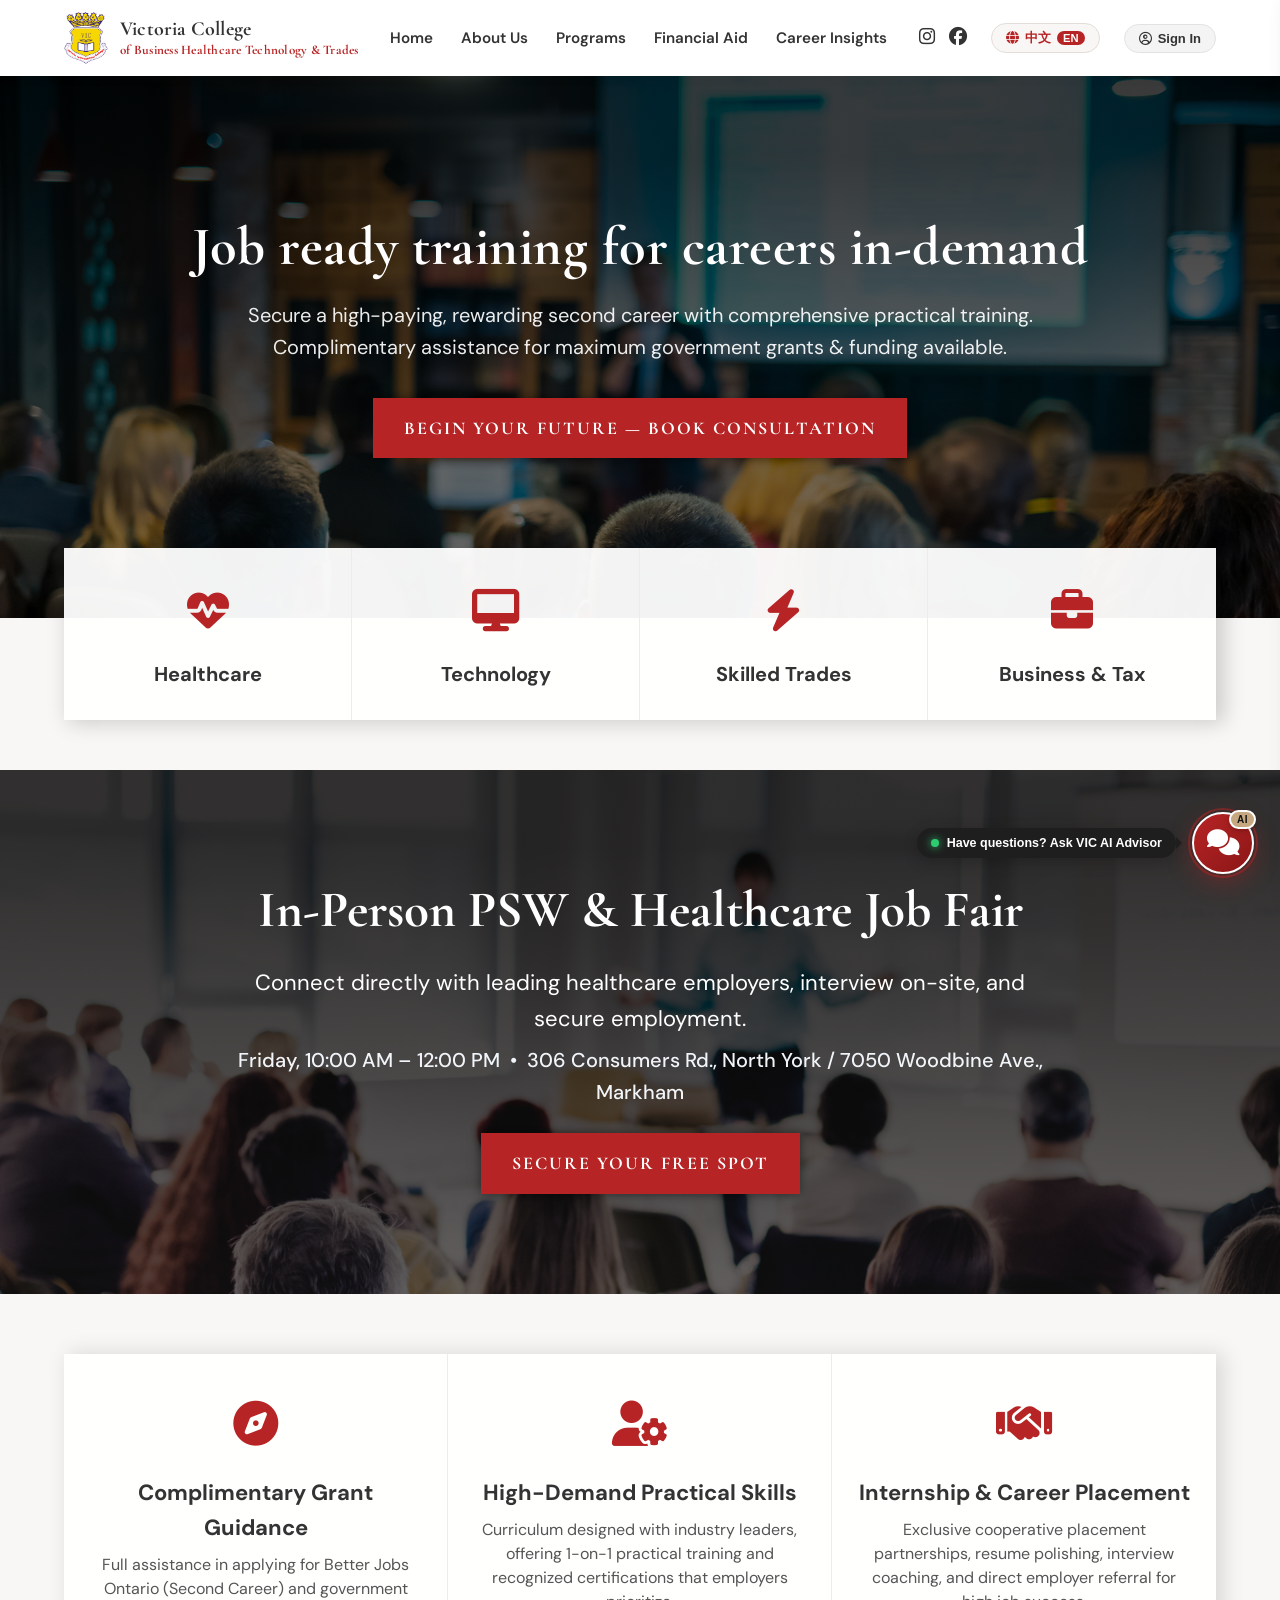
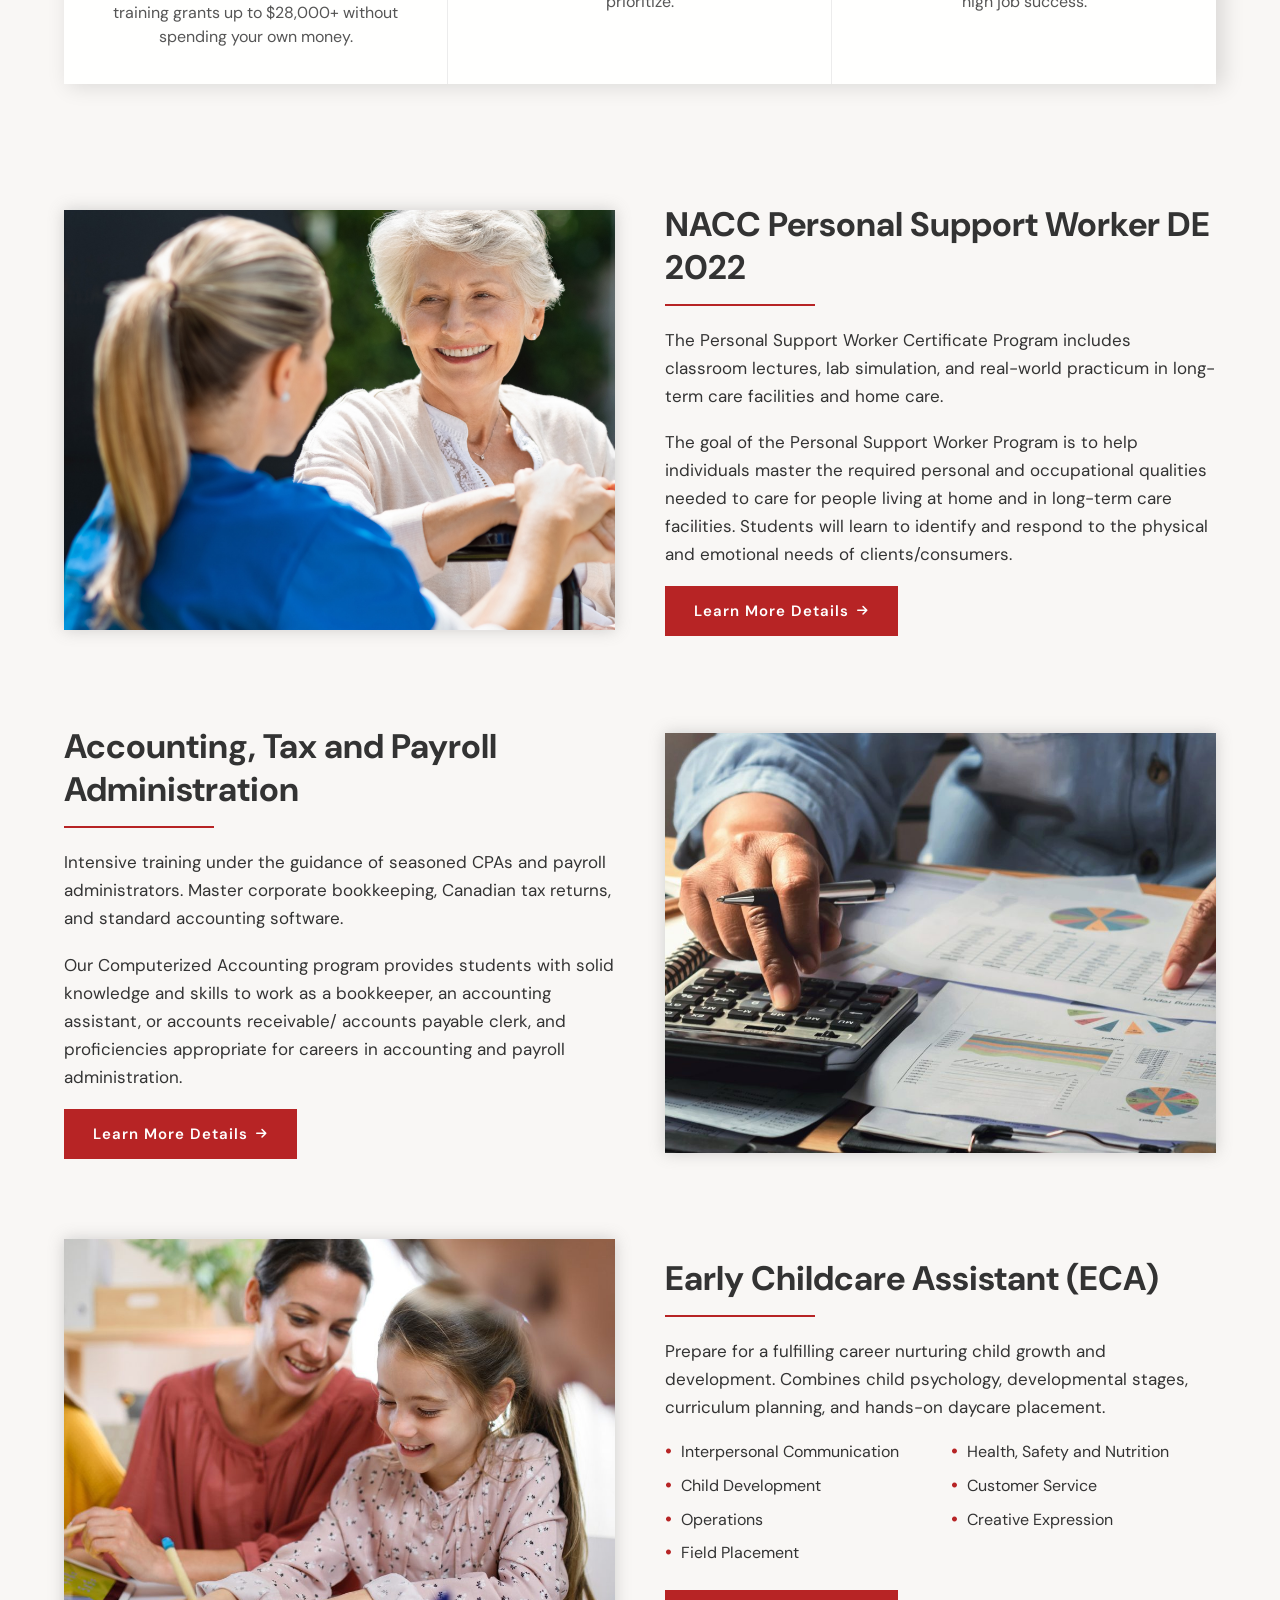
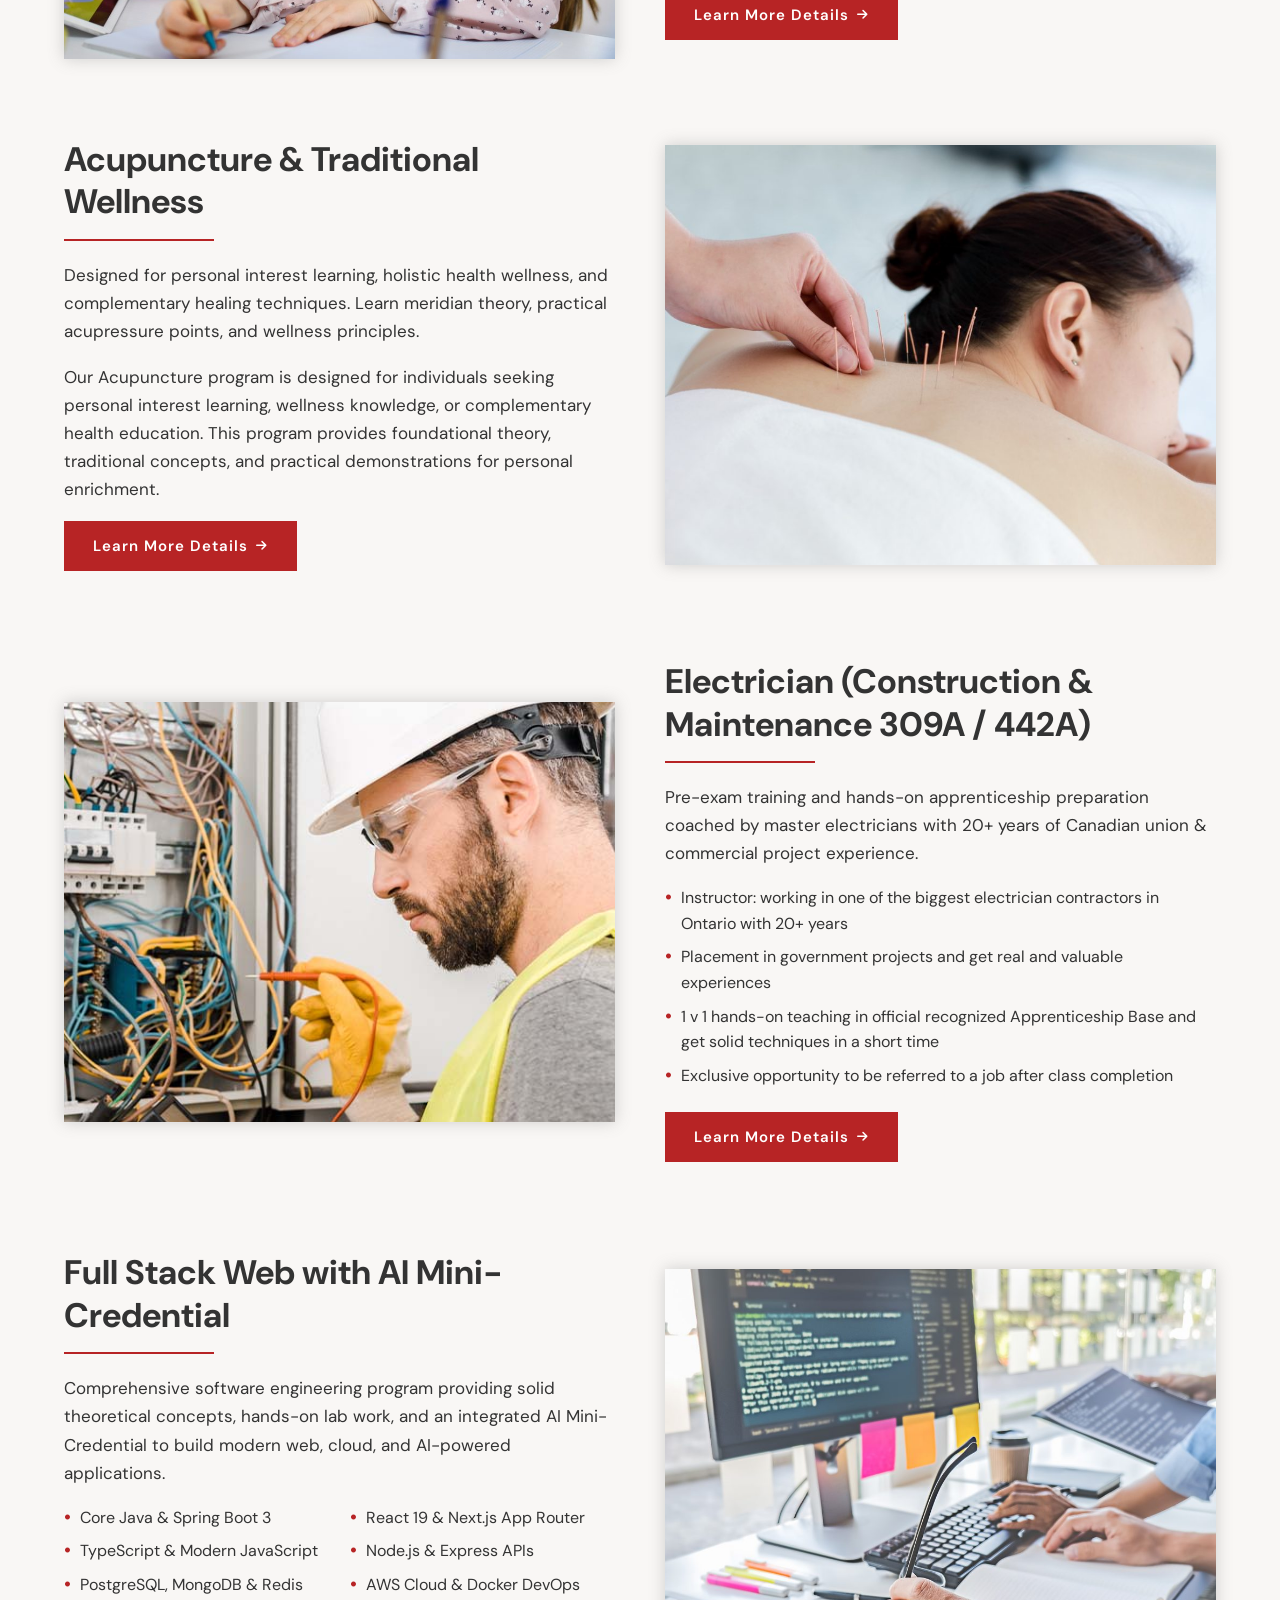
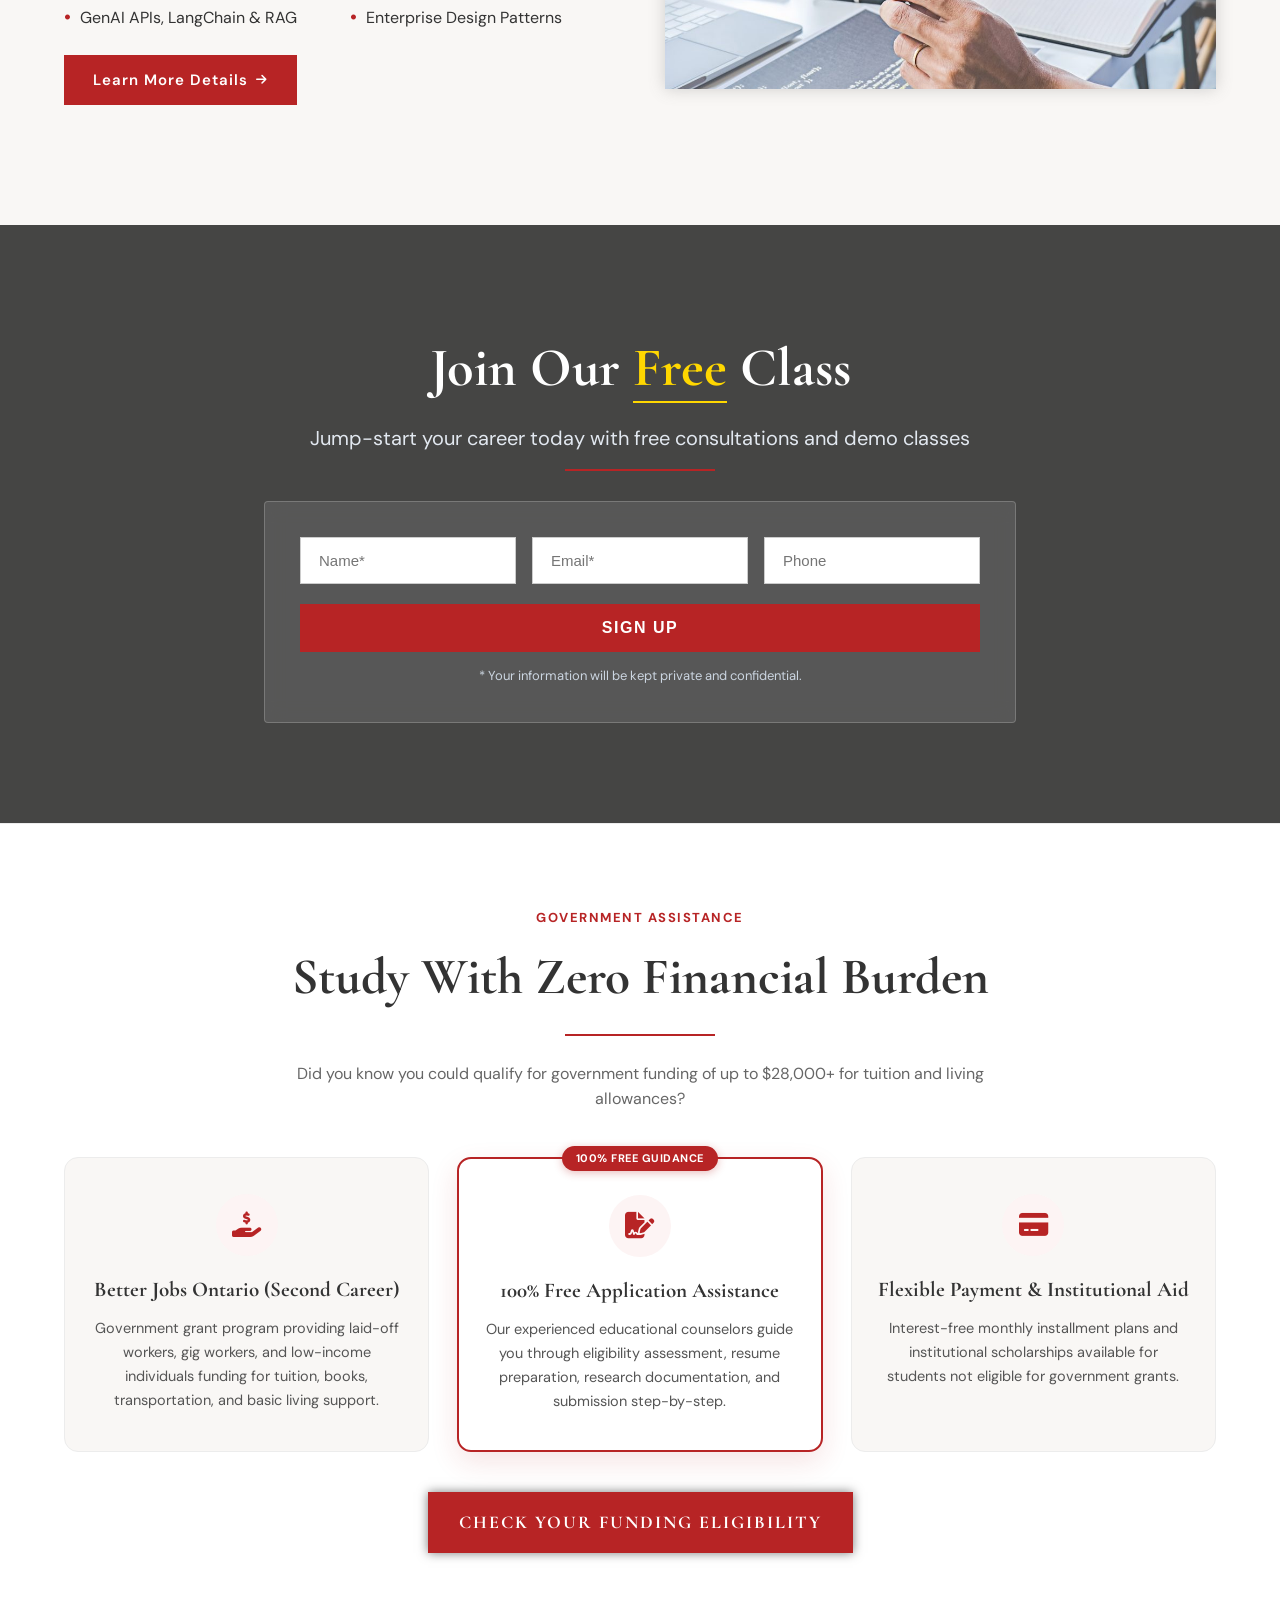
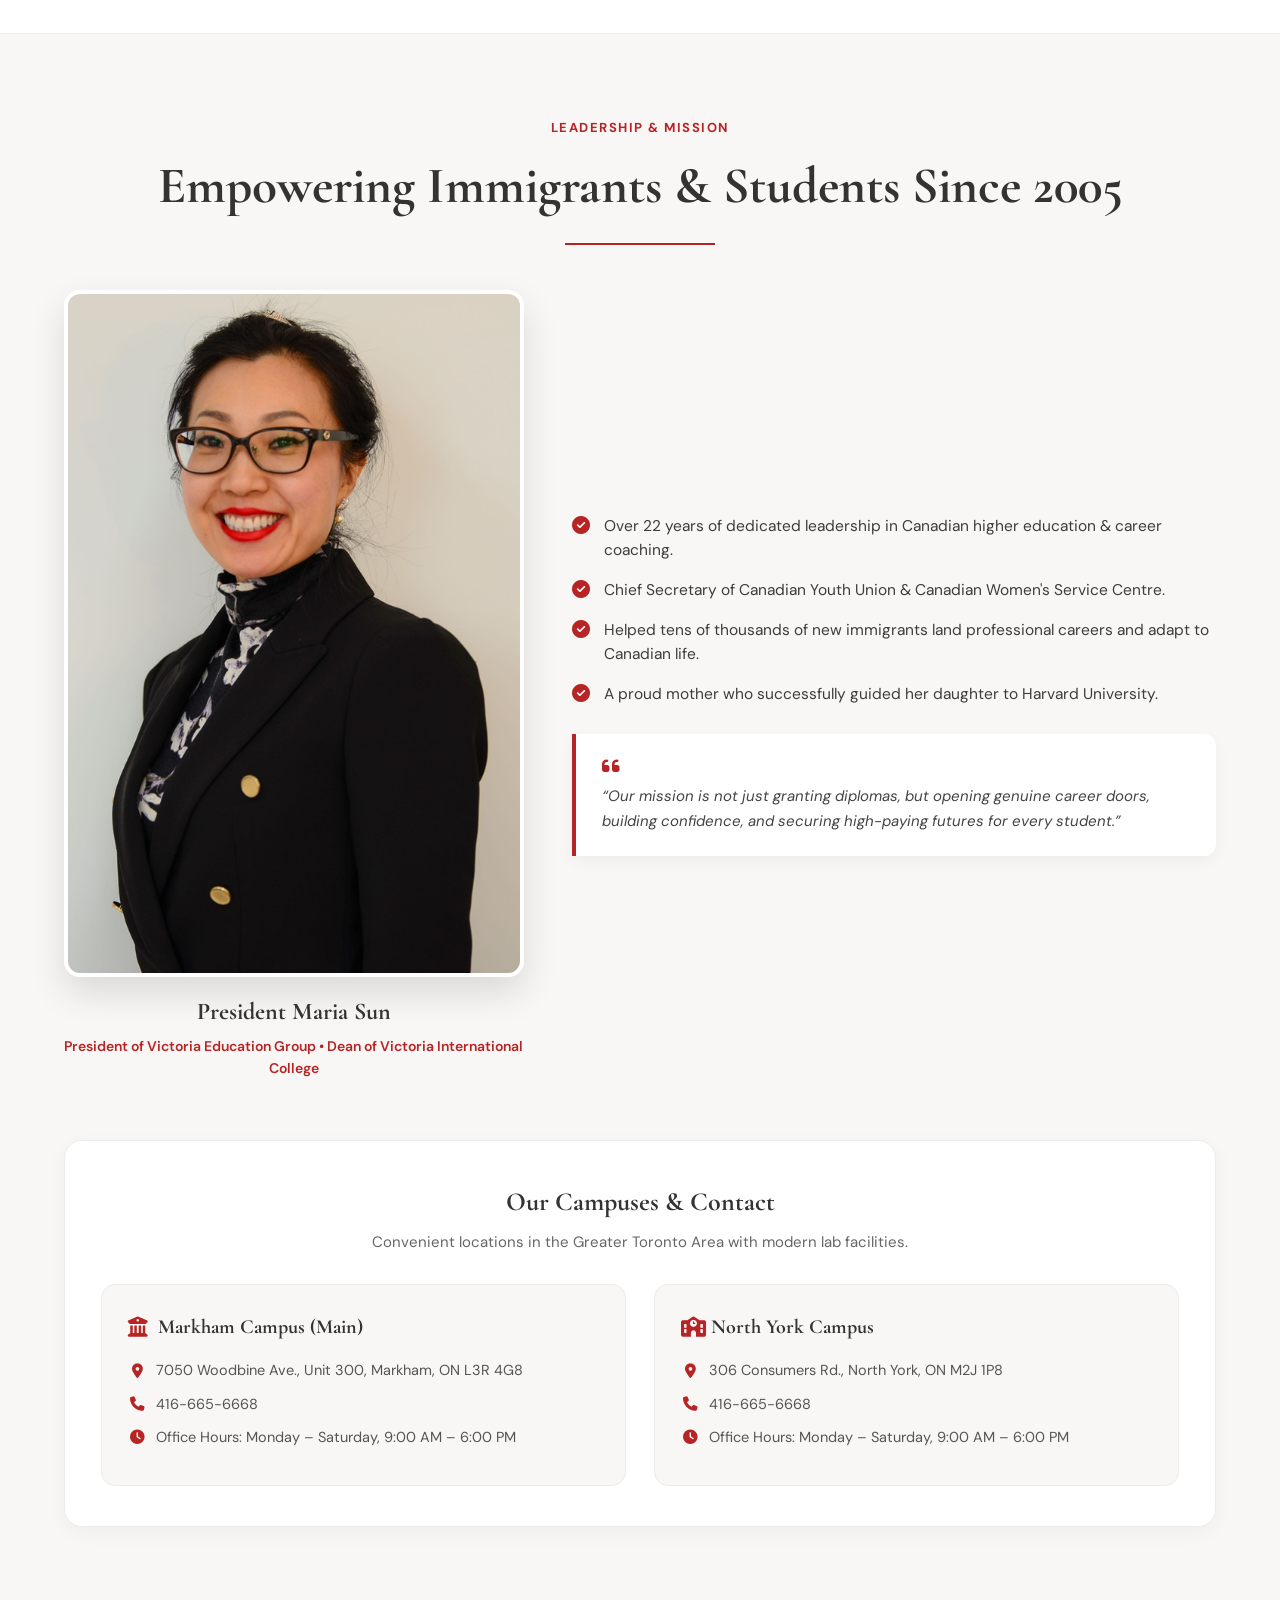
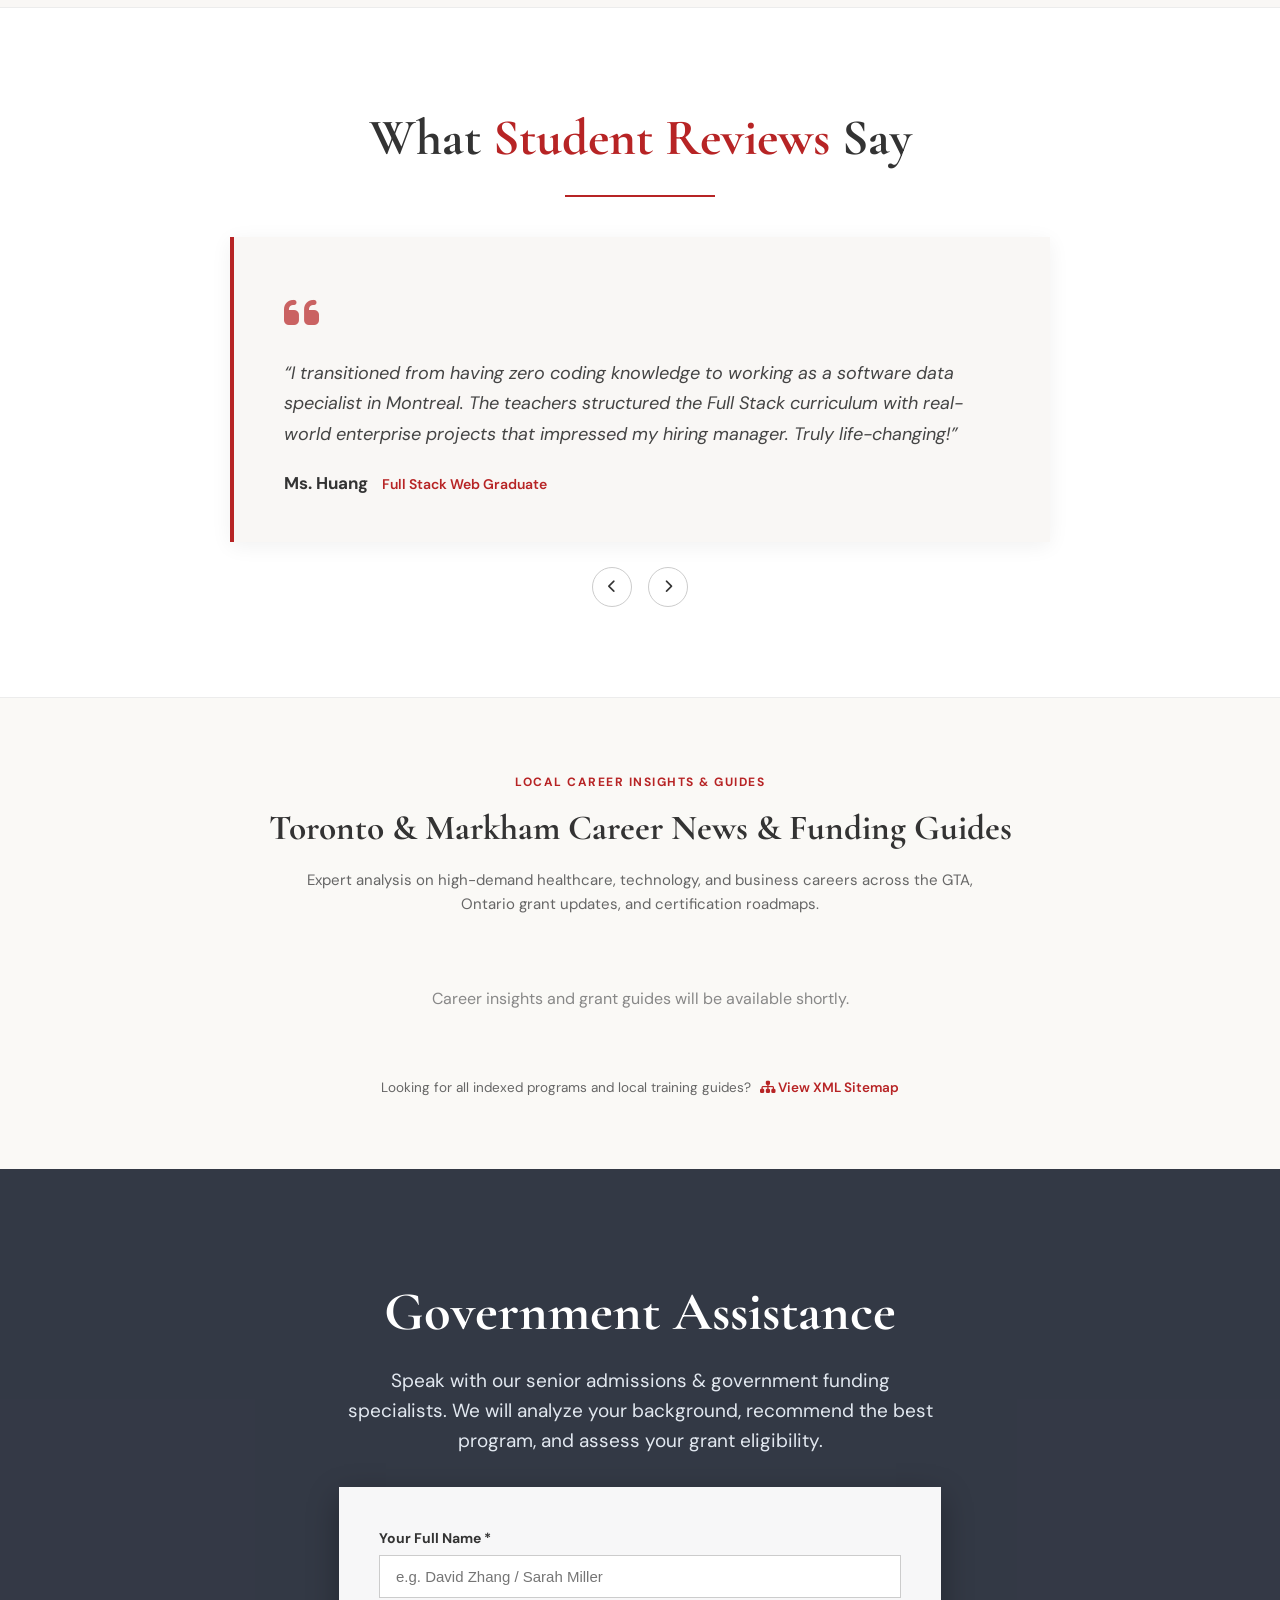
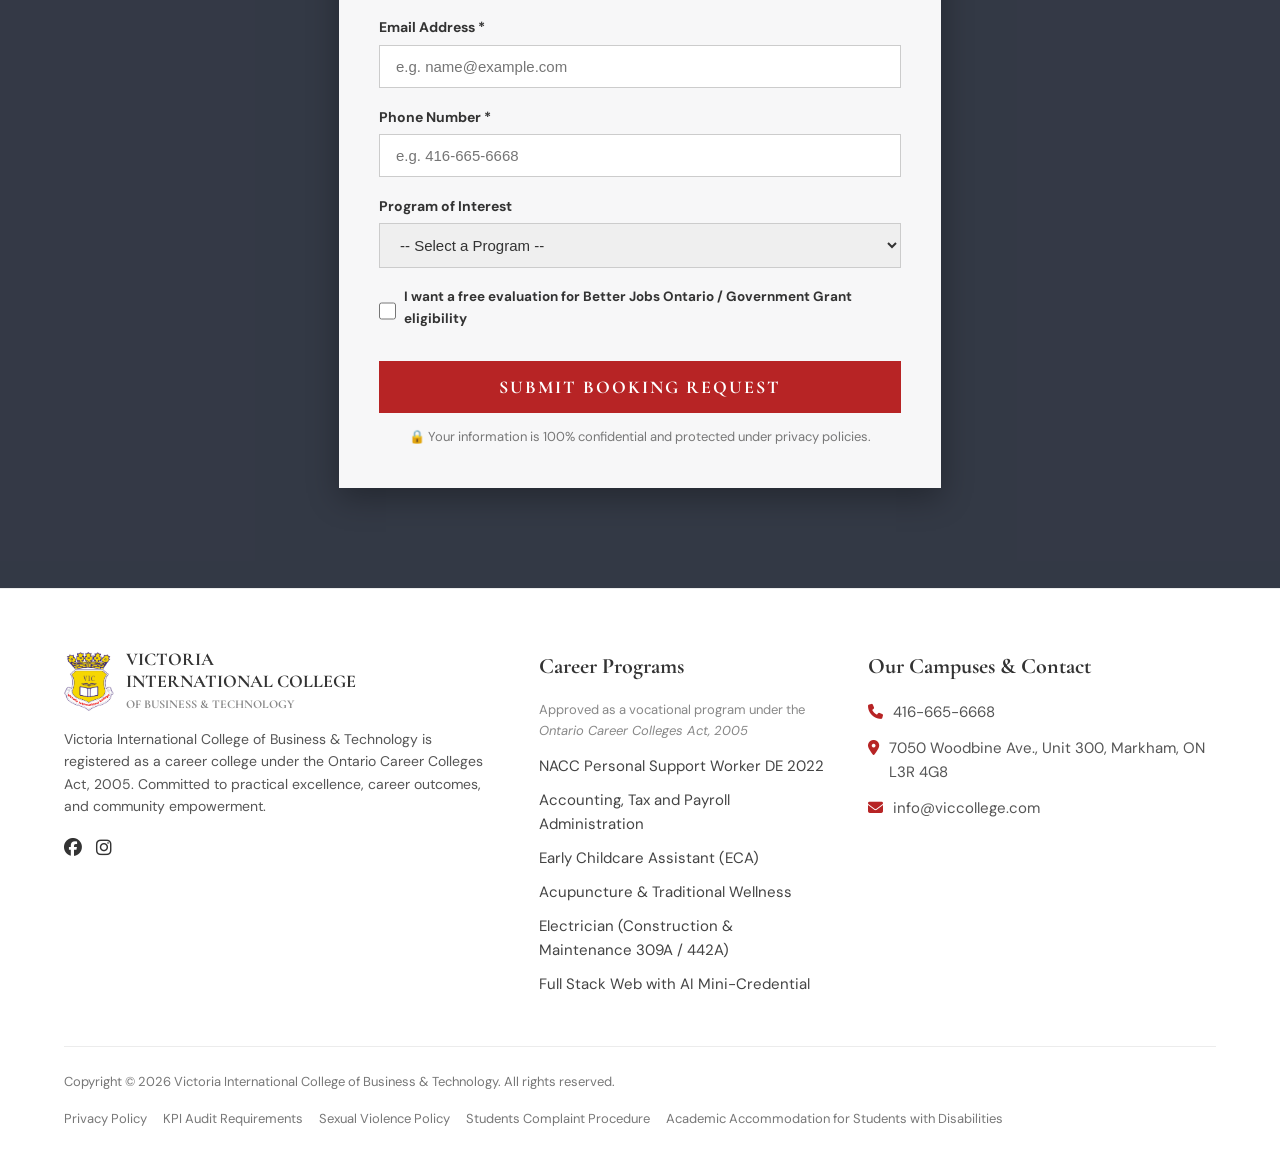
==== commit 8990e511: "add all sub program pages" ====
--- a/index.html
+++ b/index.html
@@ -42,11 +42,11 @@
               style="font-size: 11px;"></i></a>
           <div class="nav-dropdown">
             <a href="personal-support-worker-online-psw-course.html" data-i18n="prog_psw_title">NACC Personal Support Worker DE 2022</a>
-            <a href="#accounting" data-i18n="prog_acc_title">Accounting, Tax and Payroll</a>
-            <a href="#eca" data-i18n="prog_eca_title">Early Childcare Assistant</a>
-            <a href="#acupuncture" data-i18n="prog_acu_title">Acupuncture (Non-Vocational)</a>
-            <a href="#electrician" data-i18n="prog_elec_title">Electrician (309A / 442A)</a>
-            <a href="#fullstack" data-i18n="prog_tech_title">Full Stack Web with AI Mini-Credential</a>
+            <a href="computerized-accounting.html" data-i18n="prog_acc_title">Accounting, Tax and Payroll</a>
+            <a href="early-childcare-assistant-eca.html" data-i18n="prog_eca_title">Early Childcare Assistant (ECA)</a>
+            <a href="acupuncture-program.html" data-i18n="prog_acu_title">Acupuncture &amp; Traditional Wellness</a>
+            <a href="electrician.html" data-i18n="prog_elec_title">Electrician (309A / 442A)</a>
+            <a href="software-development.html" data-i18n="prog_tech_title">Full Stack Web with AI Mini-Credential</a>
           </div>
         </div>
         <div class="main-nav-item">
@@ -216,29 +216,37 @@
       <!-- Program 2: Accounting (Info Left, Image Right) -->
       <div id="accounting" class="program-row reverse-layout">
         <div class="program-img-wrapper">
-          <img src="images/accounting.jpg" alt="Computerized Accounting">
+          <a href="computerized-accounting.html" aria-label="Accounting, Tax and Payroll Program Details">
+            <img src="images/accounting.jpg" alt="Computerized Accounting">
+          </a>
         </div>
         <div class="program-info-col">
-          <h2 class="program-heading" data-i18n="prog_acc_title">Accounting, Tax and Payroll</h2>
+          <h2 class="program-heading">
+            <a href="computerized-accounting.html" style="color: inherit; text-decoration: none;" data-i18n="prog_acc_title">Accounting, Tax and Payroll</a>
+          </h2>
           <div class="vic-divider"></div>
           <p class="program-text" data-i18n="prog_acc_desc">The program consists of 30 weeks of intensive instructor led
             hands on training and practical exercises under the supervision of industry-experienced instructors.</p>
           <p class="program-text">Our Computerized Accounting program provides students with solid knowledge and skills
             to work as a bookkeeper, an accounting assistant, or accounts receivable/ accounts payable clerk, and
             proficiencies appropriate for careers in accounting and payroll administration.</p>
-          <button type="button" class="btn-learn-more js-open-prog-modal" data-program="accounting">
-            <span data-i18n="btn_learn_more">Learn More</span> <i class="fa-solid fa-arrow-right"></i>
-          </button>
+          <a href="computerized-accounting.html" class="btn-learn-more">
+            <span data-i18n="btn_learn_more">Learn More Details</span> <i class="fa-solid fa-arrow-right"></i>
+          </a>
         </div>
       </div>
 
       <!-- Program 3: Early Childcare Assistant (Image Left, Info Right) -->
       <div id="eca" class="program-row">
         <div class="program-img-wrapper">
-          <img src="images/eca.jpg" alt="Early Childcare Assistant ECA">
+          <a href="early-childcare-assistant-eca.html" aria-label="Early Childcare Assistant Program Details">
+            <img src="images/eca.jpg" alt="Early Childcare Assistant ECA">
+          </a>
         </div>
         <div class="program-info-col">
-          <h2 class="program-heading" data-i18n="prog_eca_title">Early Childcare Assistant</h2>
+          <h2 class="program-heading">
+            <a href="early-childcare-assistant-eca.html" style="color: inherit; text-decoration: none;" data-i18n="prog_eca_title">Early Childcare Assistant (ECA)</a>
+          </h2>
           <div class="vic-divider"></div>
           <p class="program-text" data-i18n="prog_eca_desc">We provide our students with the opportunity for personal
             growth and success by providing an intimate and friendly learning environment that emphasizes academic &amp;
@@ -252,38 +260,46 @@
             <li>Creative Expression</li>
             <li>Field Placement</li>
           </ul>
-          <button type="button" class="btn-learn-more js-open-prog-modal" data-program="eca">
-            <span data-i18n="btn_learn_more">Learn More</span> <i class="fa-solid fa-arrow-right"></i>
-          </button>
+          <a href="early-childcare-assistant-eca.html" class="btn-learn-more">
+            <span data-i18n="btn_learn_more">Learn More Details</span> <i class="fa-solid fa-arrow-right"></i>
+          </a>
         </div>
       </div>
 
       <!-- Program 4: Acupuncture (Info Left, Image Right) -->
       <div id="acupuncture" class="program-row reverse-layout">
         <div class="program-img-wrapper">
-          <img src="images/acupuncture.jpg" alt="Acupuncture Program">
+          <a href="acupuncture-program.html">
+            <img src="images/acupuncture.jpg" alt="Acupuncture &amp; Traditional Wellness Program">
+          </a>
         </div>
         <div class="program-info-col">
-          <h2 class="program-heading" data-i18n="prog_acu_title">Acupuncture</h2>
+          <h2 class="program-heading">
+            <a href="acupuncture-program.html" style="color: inherit; text-decoration: none;" data-i18n="prog_acu_title">Acupuncture &amp; Traditional Wellness</a>
+          </h2>
           <div class="vic-divider"></div>
           <p class="program-text" data-i18n="prog_acu_desc">Acupuncture program is a Non-Vocational Program. This
             program does not require approval under the Ontario Career Colleges Act, 2005.</p>
           <p class="program-text">Our Acupuncture program is designed for individuals seeking personal interest
             learning, wellness knowledge, or complementary health education. This program provides foundational theory,
             traditional concepts, and practical demonstrations for personal enrichment.</p>
-          <button type="button" class="btn-learn-more js-open-prog-modal" data-program="acupuncture">
-            <span data-i18n="btn_learn_more">Learn More</span> <i class="fa-solid fa-arrow-right"></i>
-          </button>
+          <a href="acupuncture-program.html" class="btn-learn-more">
+            <span data-i18n="btn_learn_more">Learn More Details</span> <i class="fa-solid fa-arrow-right"></i>
+          </a>
         </div>
       </div>
 
       <!-- Program 5: Electrician (Image Left, Info Right) -->
       <div id="electrician" class="program-row">
         <div class="program-img-wrapper">
-          <img src="images/electrician.jpg" alt="Electrician Training">
+          <a href="electrician.html">
+            <img src="images/electrician.jpg" alt="Electrician Training">
+          </a>
         </div>
         <div class="program-info-col">
-          <h2 class="program-heading" data-i18n="prog_elec_title">Electrician (Construction &amp; Maintenance)</h2>
+          <h2 class="program-heading">
+            <a href="electrician.html" style="color: inherit; text-decoration: none;" data-i18n="prog_elec_title">Electrician (Construction &amp; Maintenance)</a>
+          </h2>
           <div class="vic-divider"></div>
           <p class="program-text" data-i18n="prog_elec_desc">Becoming an Electrician in Ontario — Series Classes</p>
           <ul class="program-bullet-list" style="grid-template-columns: 1fr;">
@@ -293,43 +309,41 @@
               time</li>
             <li>Exclusive opportunity to be referred to a job after class completion</li>
           </ul>
-          <button type="button" class="btn-learn-more js-open-prog-modal" data-program="electrician">
-            <span data-i18n="btn_learn_more">Learn More</span> <i class="fa-solid fa-arrow-right"></i>
-          </button>
+          <a href="electrician.html" class="btn-learn-more">
+            <span data-i18n="btn_learn_more">Learn More Details</span> <i class="fa-solid fa-arrow-right"></i>
+          </a>
         </div>
       </div>
 
       <!-- Program 6: Full Stack (Info Left, Image Right) -->
       <div id="fullstack" class="program-row reverse-layout">
         <div class="program-img-wrapper">
-          <img src="images/fullstack.jpg" alt="Full Stack Web with AI Mini-Credential">
+          <a href="software-development.html" aria-label="Full Stack Web with AI Mini-Credential Program Details">
+            <img src="images/fullstack.jpg" alt="Full Stack Web with AI Mini-Credential">
+          </a>
         </div>
         <div class="program-info-col">
-          <h2 class="program-heading" data-i18n="prog_tech_title">Full Stack Web with AI Mini-Credential</h2>
+          <h2 class="program-heading">
+            <a href="software-development.html" style="color: inherit; text-decoration: none;" data-i18n="prog_tech_title">Full Stack Web with AI Mini-Credential</a>
+          </h2>
           <div class="vic-divider"></div>
           <p class="program-text" data-i18n="prog_tech_desc">This diploma program contains theoretical concepts with
             practical lab work to ensure graduates have a solid foundation in the following areas: programming
             fundamentals, system testing, web programming, design concepts, networks, server and database programming,
             plus a cutting-edge AI Mini-Credential.</p>
           <ul class="program-bullet-list">
-            <li>Core Java</li>
-            <li>Advanced Java</li>
-            <li>Network Programming</li>
-            <li>HTML/CSS/JavaScript</li>
-            <li>SpringBoot</li>
-            <li>Mybatis</li>
-            <li>Spring/Spring MVC</li>
-            <li>MySQL</li>
-            <li>React/Nodejs/webpack</li>
-            <li>Spring Cloud</li>
-            <li>Netty</li>
-            <li>AWS</li>
-            <li>Design Pattern</li>
-            <li>AI Mini-Credential</li>
+            <li>Core Java &amp; Spring Boot 3</li>
+            <li>React 19 &amp; Next.js App Router</li>
+            <li>TypeScript &amp; Modern JavaScript</li>
+            <li>Node.js &amp; Express APIs</li>
+            <li>PostgreSQL, MongoDB &amp; Redis</li>
+            <li>AWS Cloud &amp; Docker DevOps</li>
+            <li>GenAI APIs, LangChain &amp; RAG</li>
+            <li>Enterprise Design Patterns</li>
           </ul>
-          <button type="button" class="btn-learn-more js-open-prog-modal" data-program="tech">
-            <span data-i18n="btn_learn_more">Learn More</span> <i class="fa-solid fa-arrow-right"></i>
-          </button>
+          <a href="software-development.html" class="btn-learn-more">
+            <span data-i18n="btn_learn_more">Learn More Details</span> <i class="fa-solid fa-arrow-right"></i>
+          </a>
         </div>
       </div>
 
@@ -638,9 +652,11 @@
           </p>
           <ul class="footer-prog-list">
             <li><a href="personal-support-worker-online-psw-course.html" data-i18n="prog_psw_title">NACC Personal Support Worker DE 2022</a></li>
-            <li><a href="#accounting" data-i18n="prog_acc_title">Accounting, Tax and Payroll</a></li>
-            <li><a href="#eca" data-i18n="prog_eca_title">Early Childcare Assistant</a></li>
-            <li><a href="#fullstack" data-i18n="prog_tech_title">Full Stack Web with AI Mini-Credential</a></li>
+            <li><a href="computerized-accounting.html" data-i18n="prog_acc_title">Accounting, Tax and Payroll</a></li>
+            <li><a href="early-childcare-assistant-eca.html" data-i18n="prog_eca_title">Early Childcare Assistant (ECA)</a></li>
+            <li><a href="acupuncture-program.html" data-i18n="prog_acu_title">Acupuncture &amp; Traditional Wellness</a></li>
+            <li><a href="electrician.html" data-i18n="prog_elec_title">Electrician (309A / 442A)</a></li>
+            <li><a href="software-development.html" data-i18n="prog_tech_title">Full Stack Web with AI Mini-Credential</a></li>
           </ul>
         </div>
 
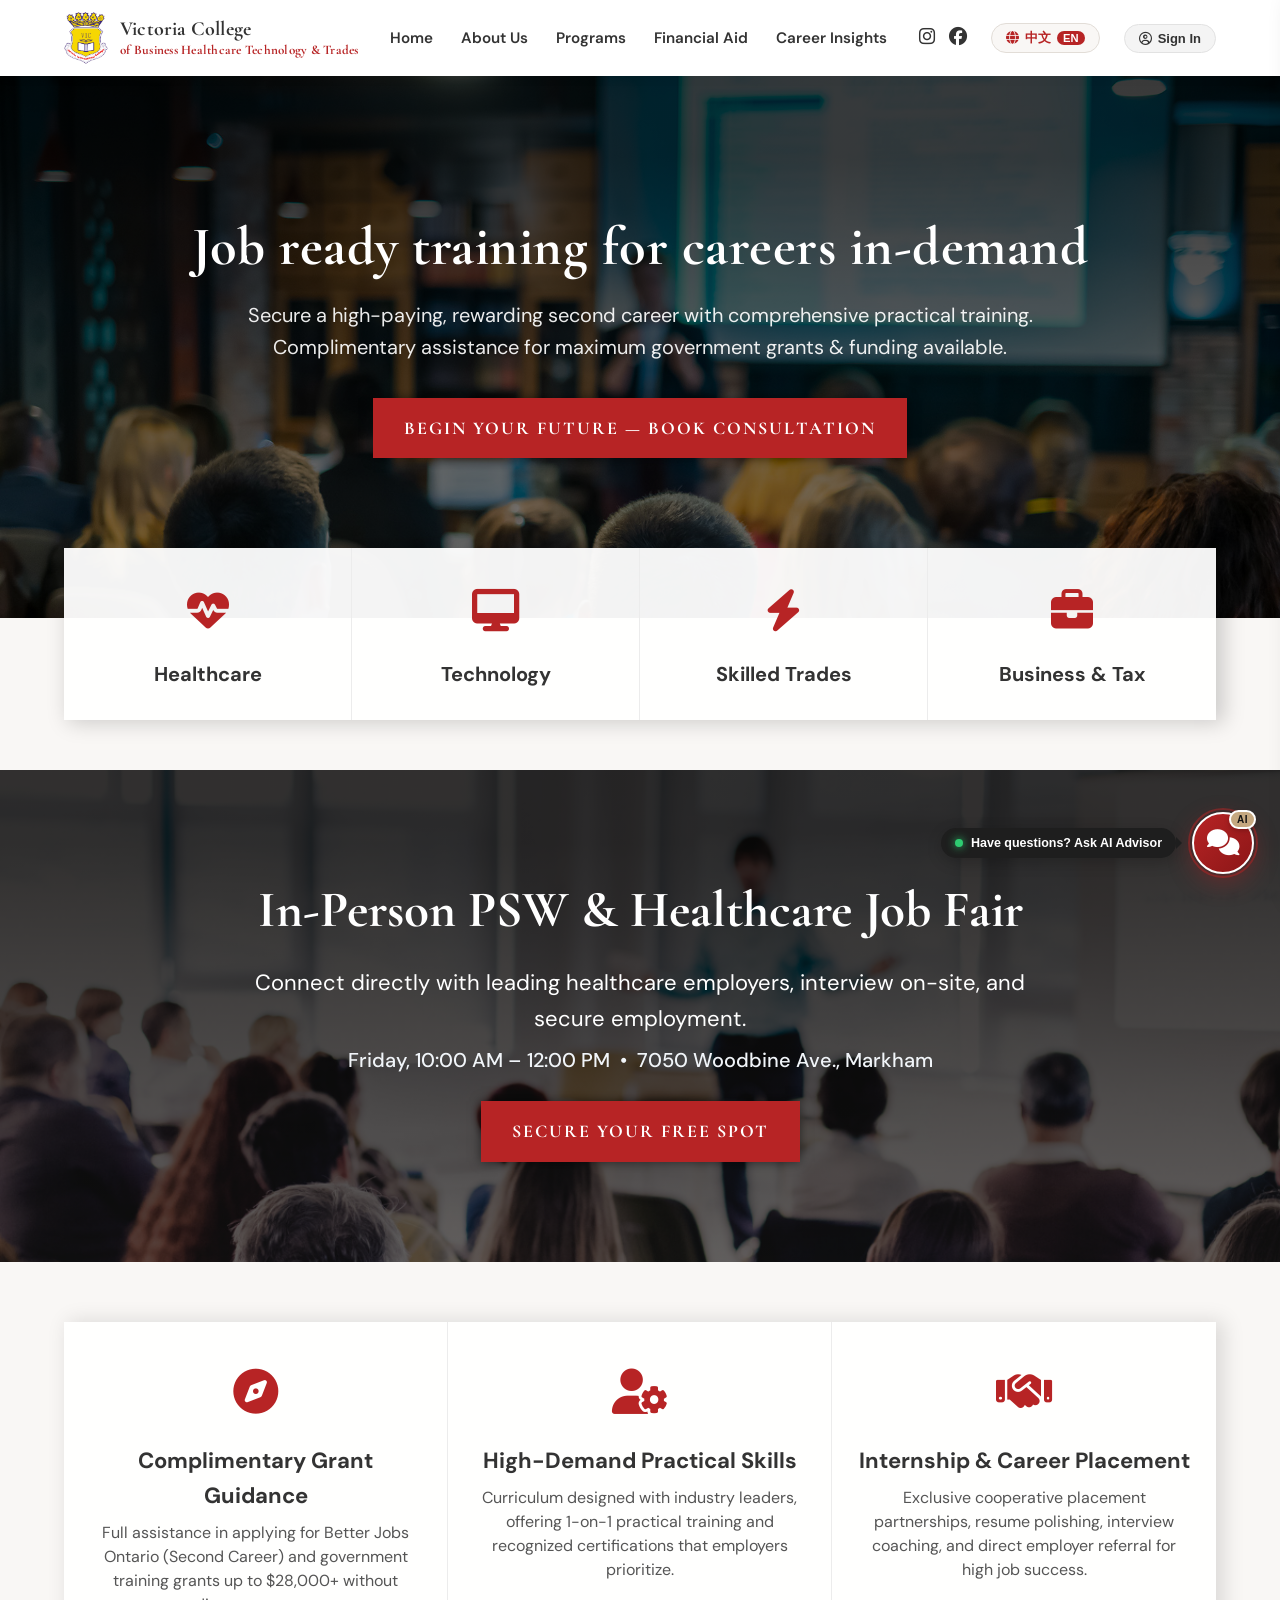
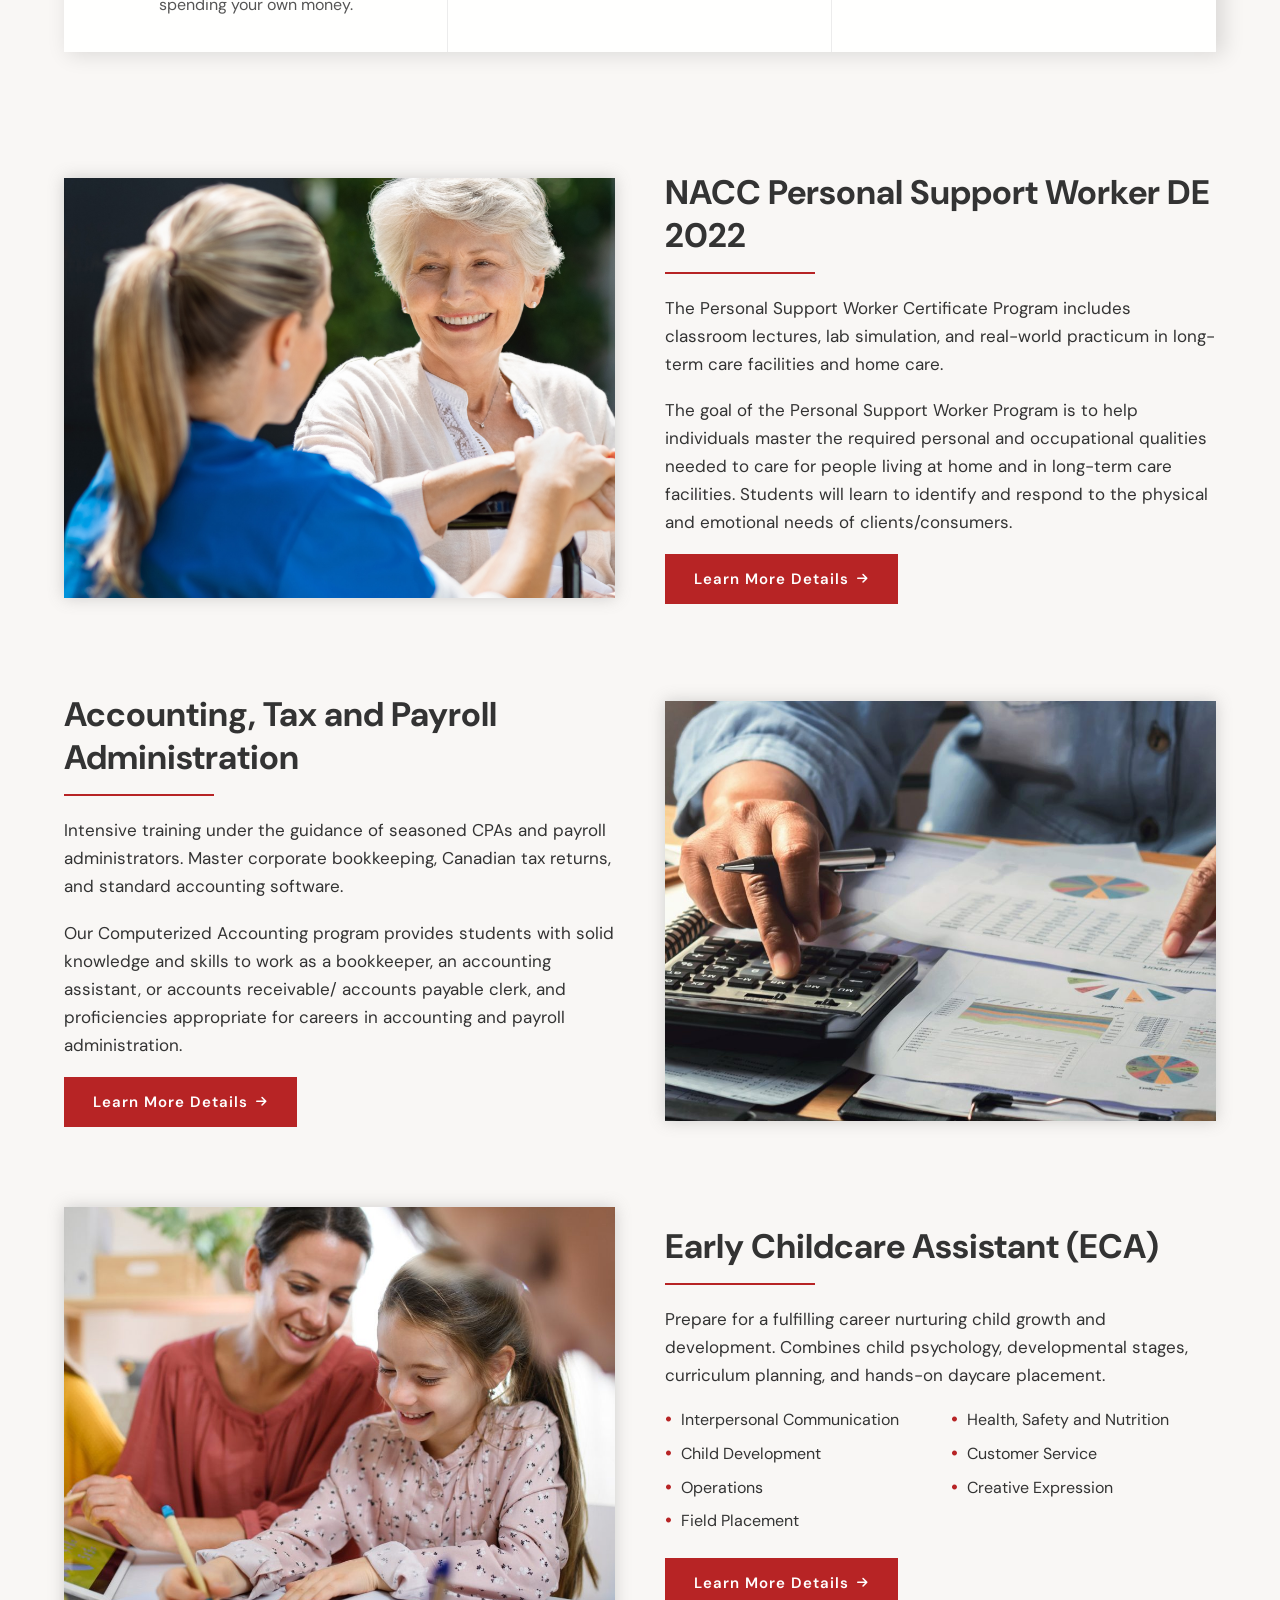
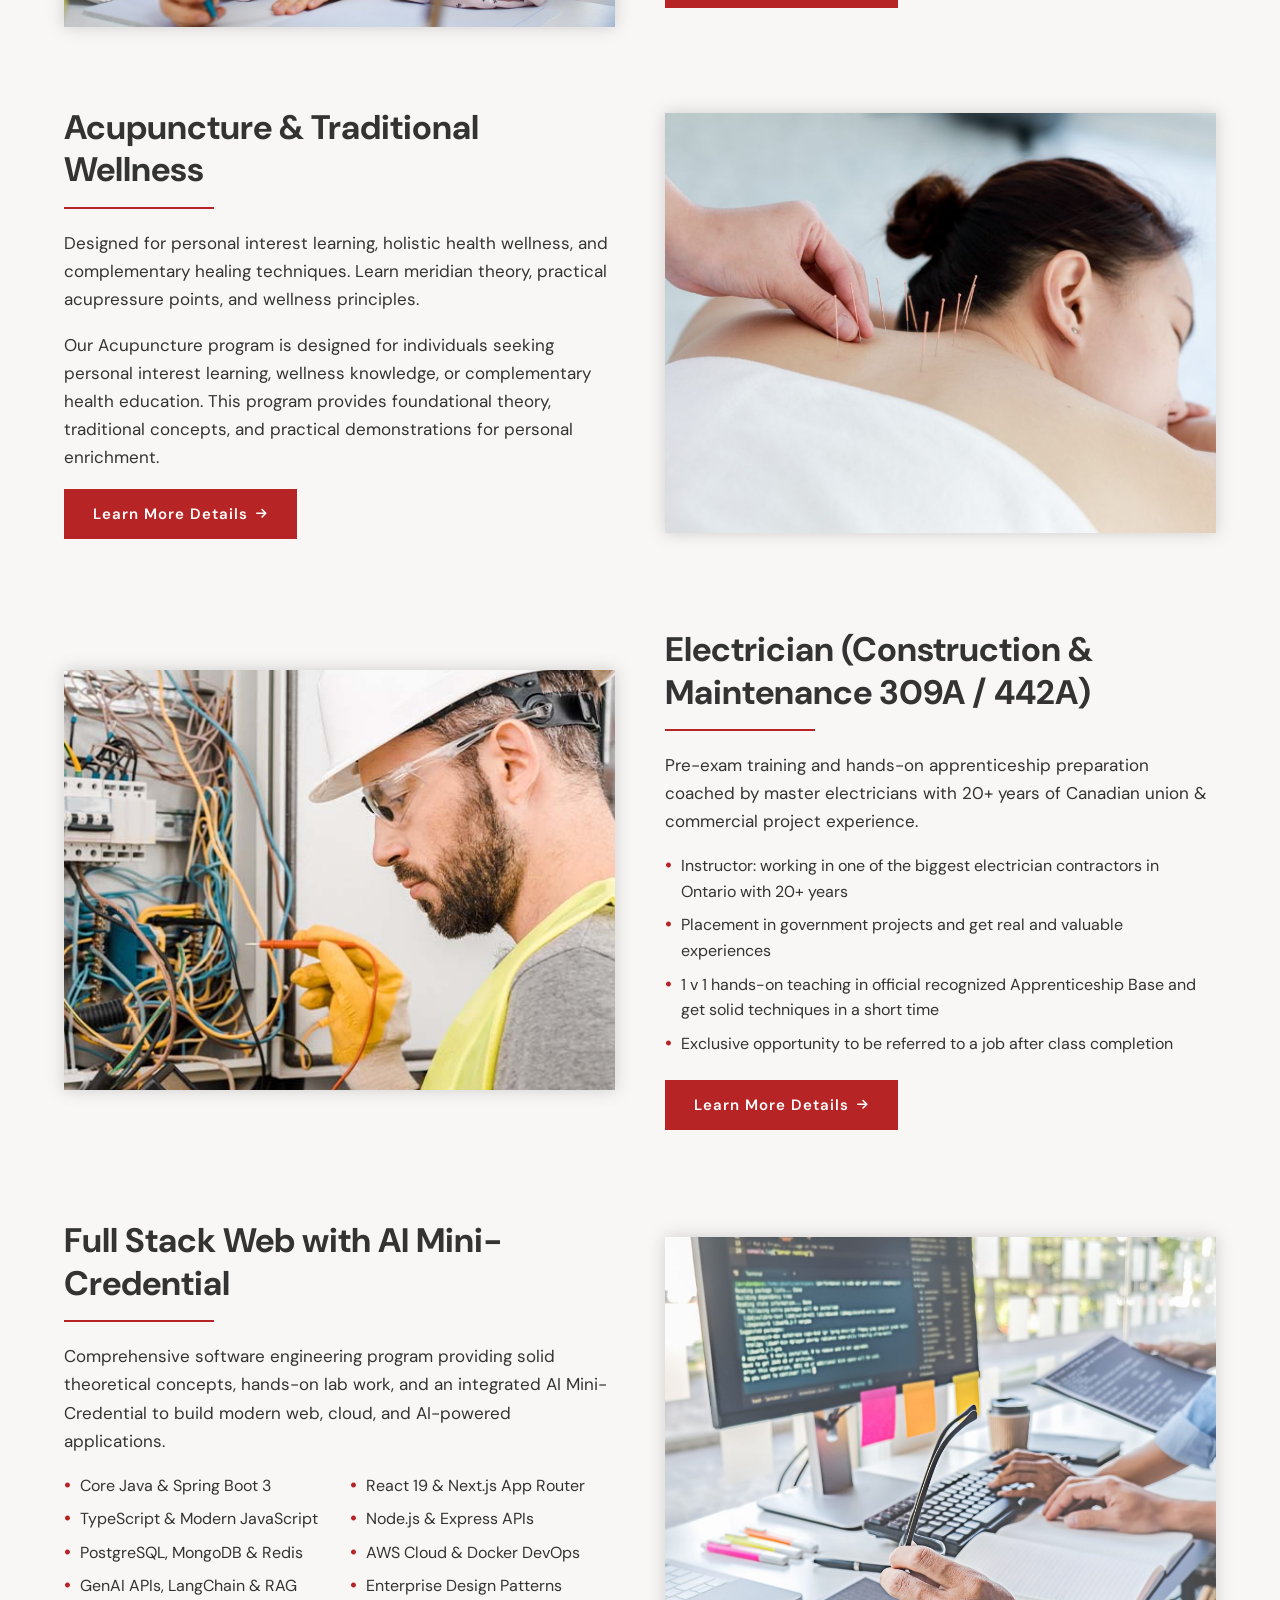
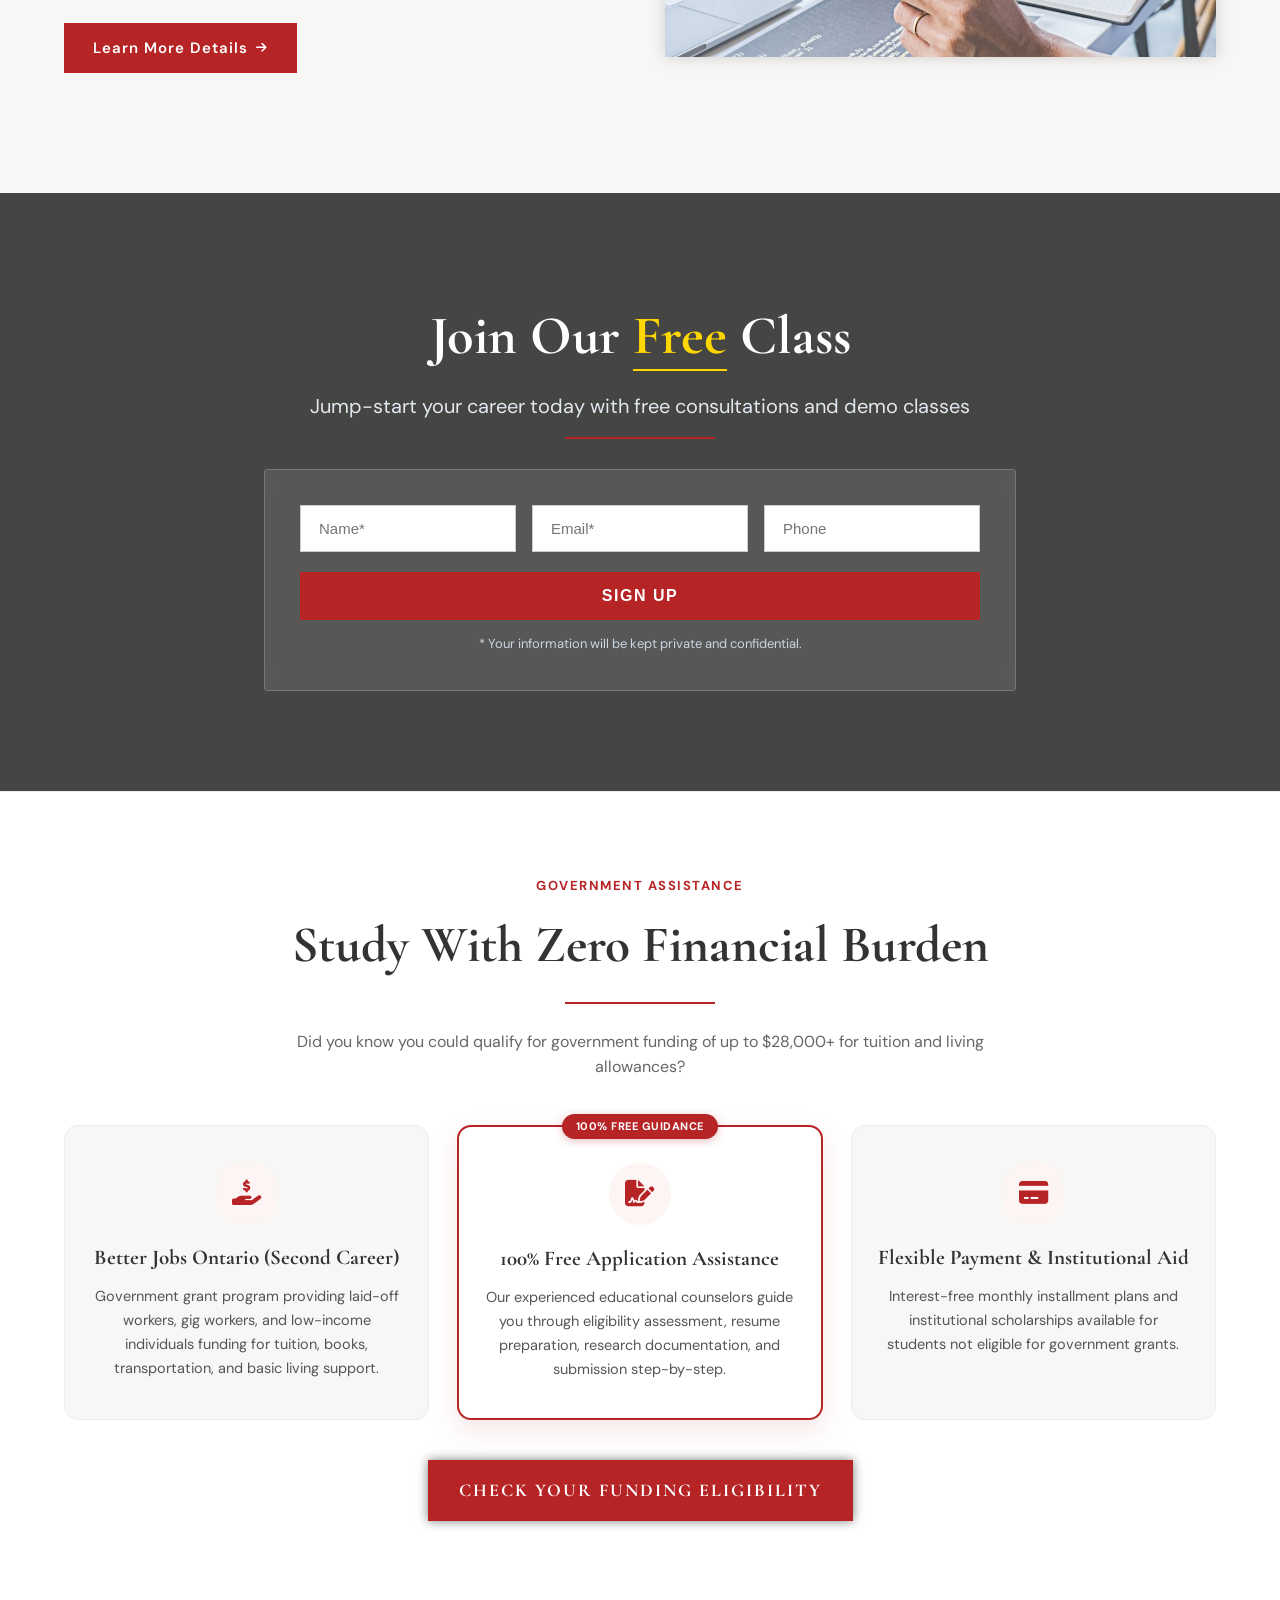
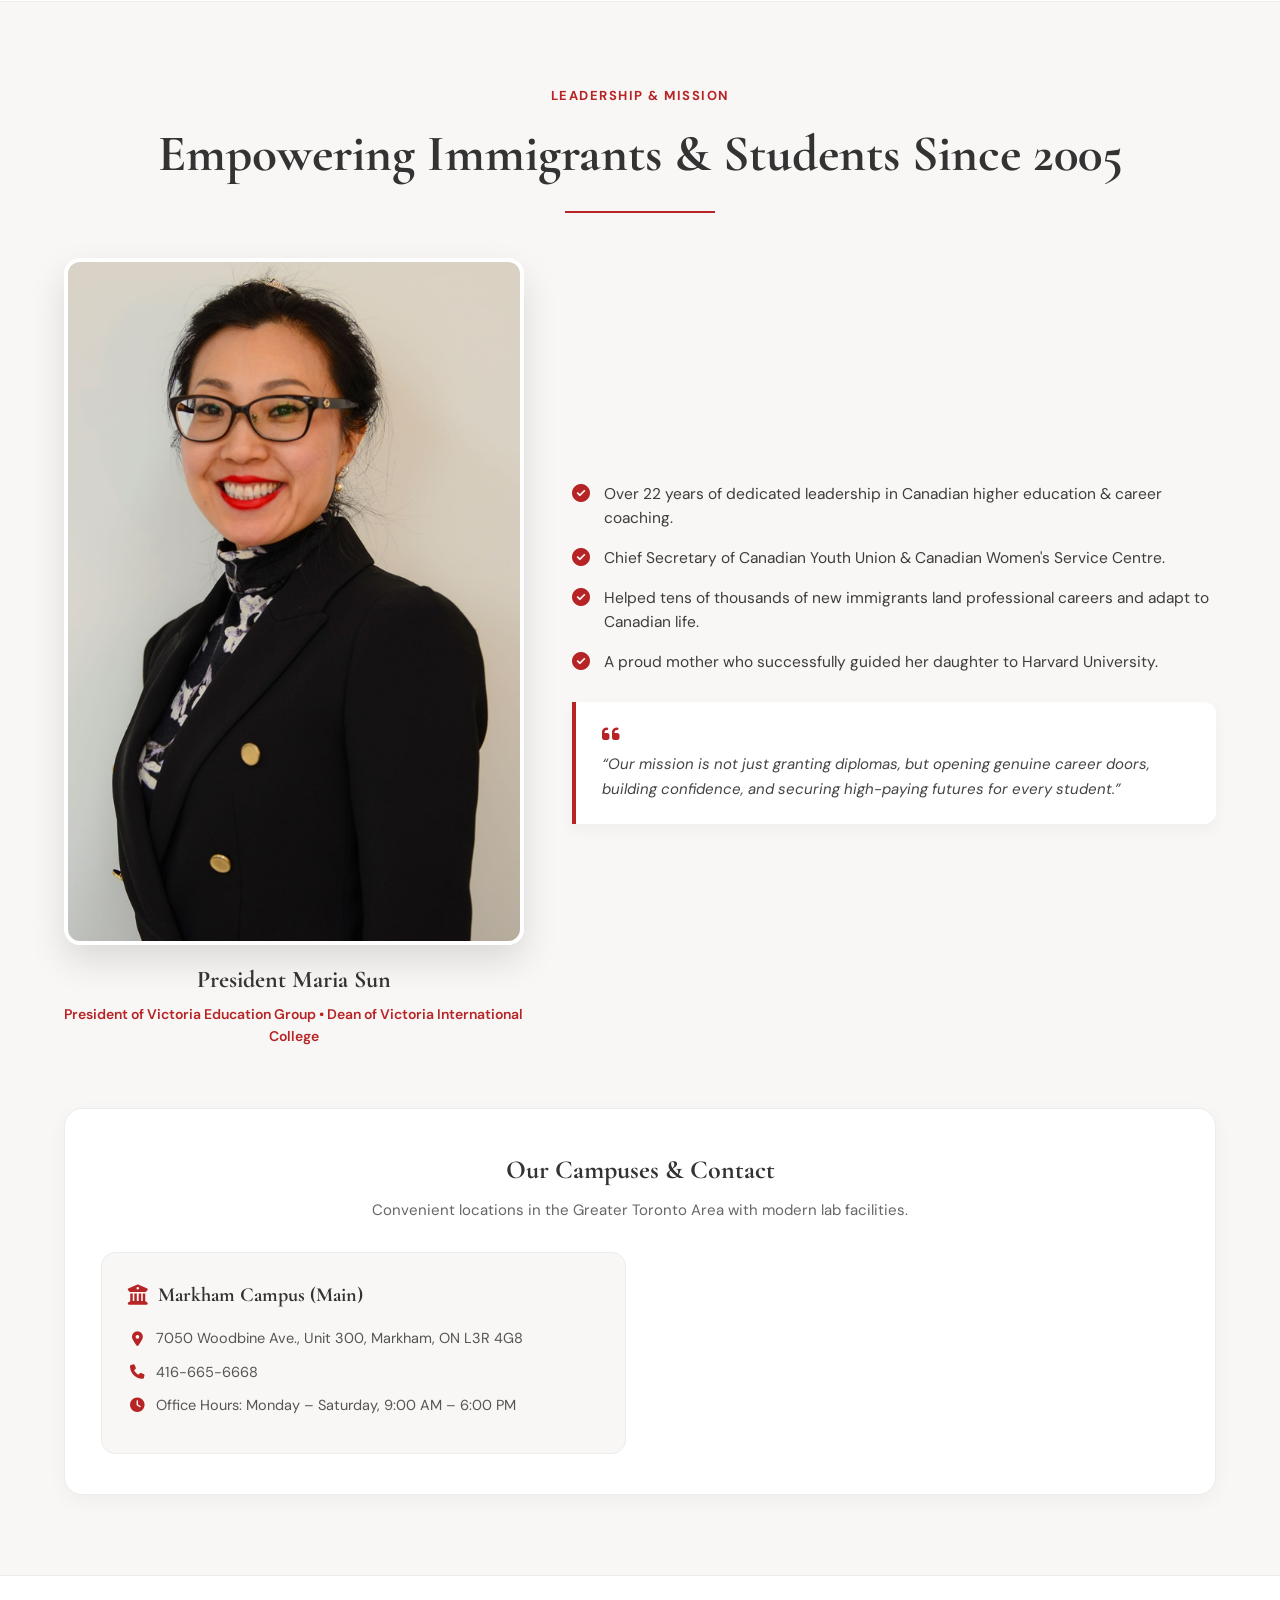
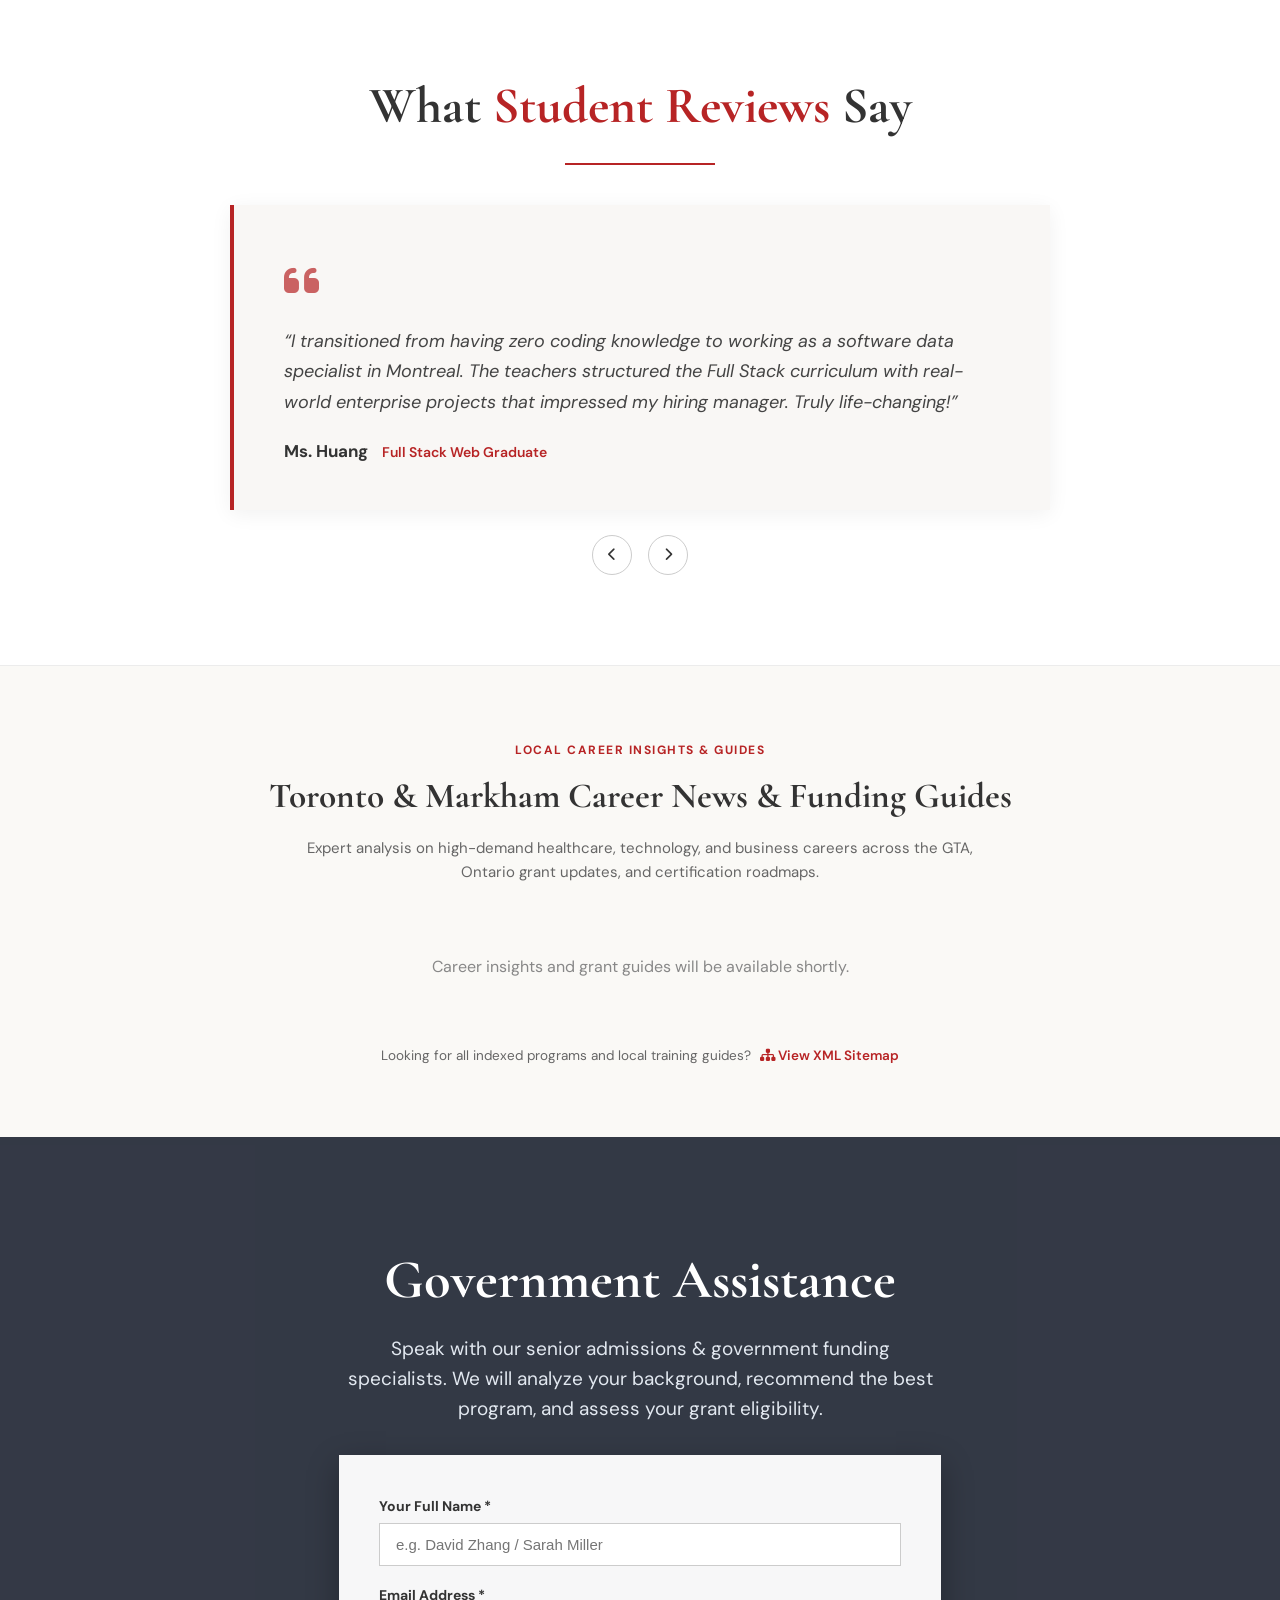
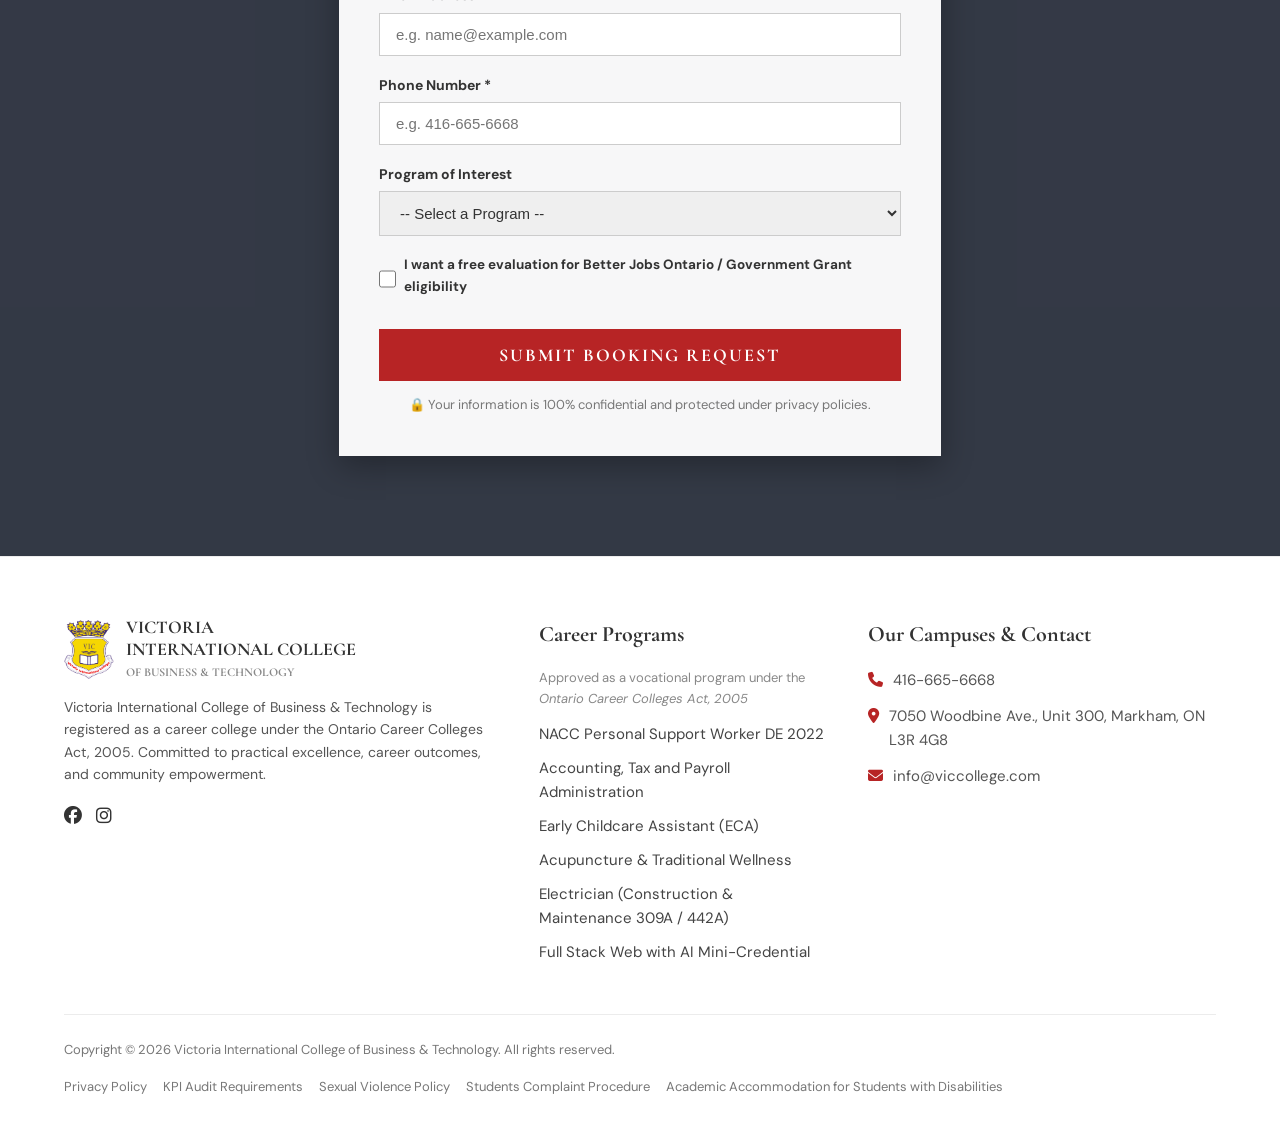
==== commit 430a2e38: "change chat bot add reminder it is ai, change the chart bot title, remove vic" ====
--- a/index.html
+++ b/index.html
@@ -154,8 +154,7 @@
       <h2 class="job-fair-title" id="job-fair-title" data-i18n="banner_title">IN-PERSON PSW JOB FAIR</h2>
       <p class="job-fair-subtitle" id="job-fair-subtitle" data-i18n="banner_desc">Connect with employers, find jobs</p>
       <p class="job-fair-meta"><span id="job-fair-date" data-i18n="banner_date">Friday, 12 May | 10:00AM –
-          12:00PM</span> &nbsp;•&nbsp; <span id="job-fair-location" data-i18n="banner_location">306 Consumers Rd. North
-          York</span></p>
+          12:00PM</span> &nbsp;•&nbsp; <span id="job-fair-location" data-i18n="banner_location">7050 Woodbine Ave., Markham</span></p>
       <a href="#consultation" id="job-fair-btn" class="btn-vic-red" data-i18n="banner_btn">Secure Your Spot</a>
     </div>
   </section>
@@ -474,18 +473,6 @@
             <p class="campus-hours"><i class="fa-solid fa-clock"></i> <span data-i18n="campus_hours">Monday – Saturday:
                 9:00 AM – 6:00 PM</span></p>
           </div>
-
-          <div class="campus-card">
-            <div class="campus-card-header">
-              <i class="fa-solid fa-school"></i>
-              <h4 data-i18n="campus_nyork">North York Campus</h4>
-            </div>
-            <p class="campus-address"><i class="fa-solid fa-location-dot"></i> <span data-i18n="campus_nyork_addr">306
-                Consumers Rd., North York, ON M2J 1P8</span></p>
-            <p class="campus-phone"><i class="fa-solid fa-phone"></i> <a href="tel:416-665-6668">416-665-6668</a></p>
-            <p class="campus-hours"><i class="fa-solid fa-clock"></i> <span data-i18n="campus_hours">Monday – Saturday:
-                9:00 AM – 6:00 PM</span></p>
-          </div>
         </div>
       </div>
 
--- a/css/style.css
+++ b/css/style.css
@@ -2107,15 +2107,16 @@
   transform: scale(0.95);
 }
 
-/* Footer branding */
+/* Footer branding & AI Disclaimer */
 .vic-chat-footer-brand {
-  font-size: 10px;
-  color: #AAAAAA;
+  font-size: 10.5px;
+  color: #64748b;
   text-align: center;
-  padding: 4px 10px 6px;
-  background: #FFFFFF;
-  border-top: 1px solid #F6F6F6;
+  padding: 6px 12px;
+  background: #f8fafc;
+  border-top: 1px solid #e2e8f0;
   flex-shrink: 0;
+  line-height: 1.35;
 }
 
 /* Mobile Responsive */
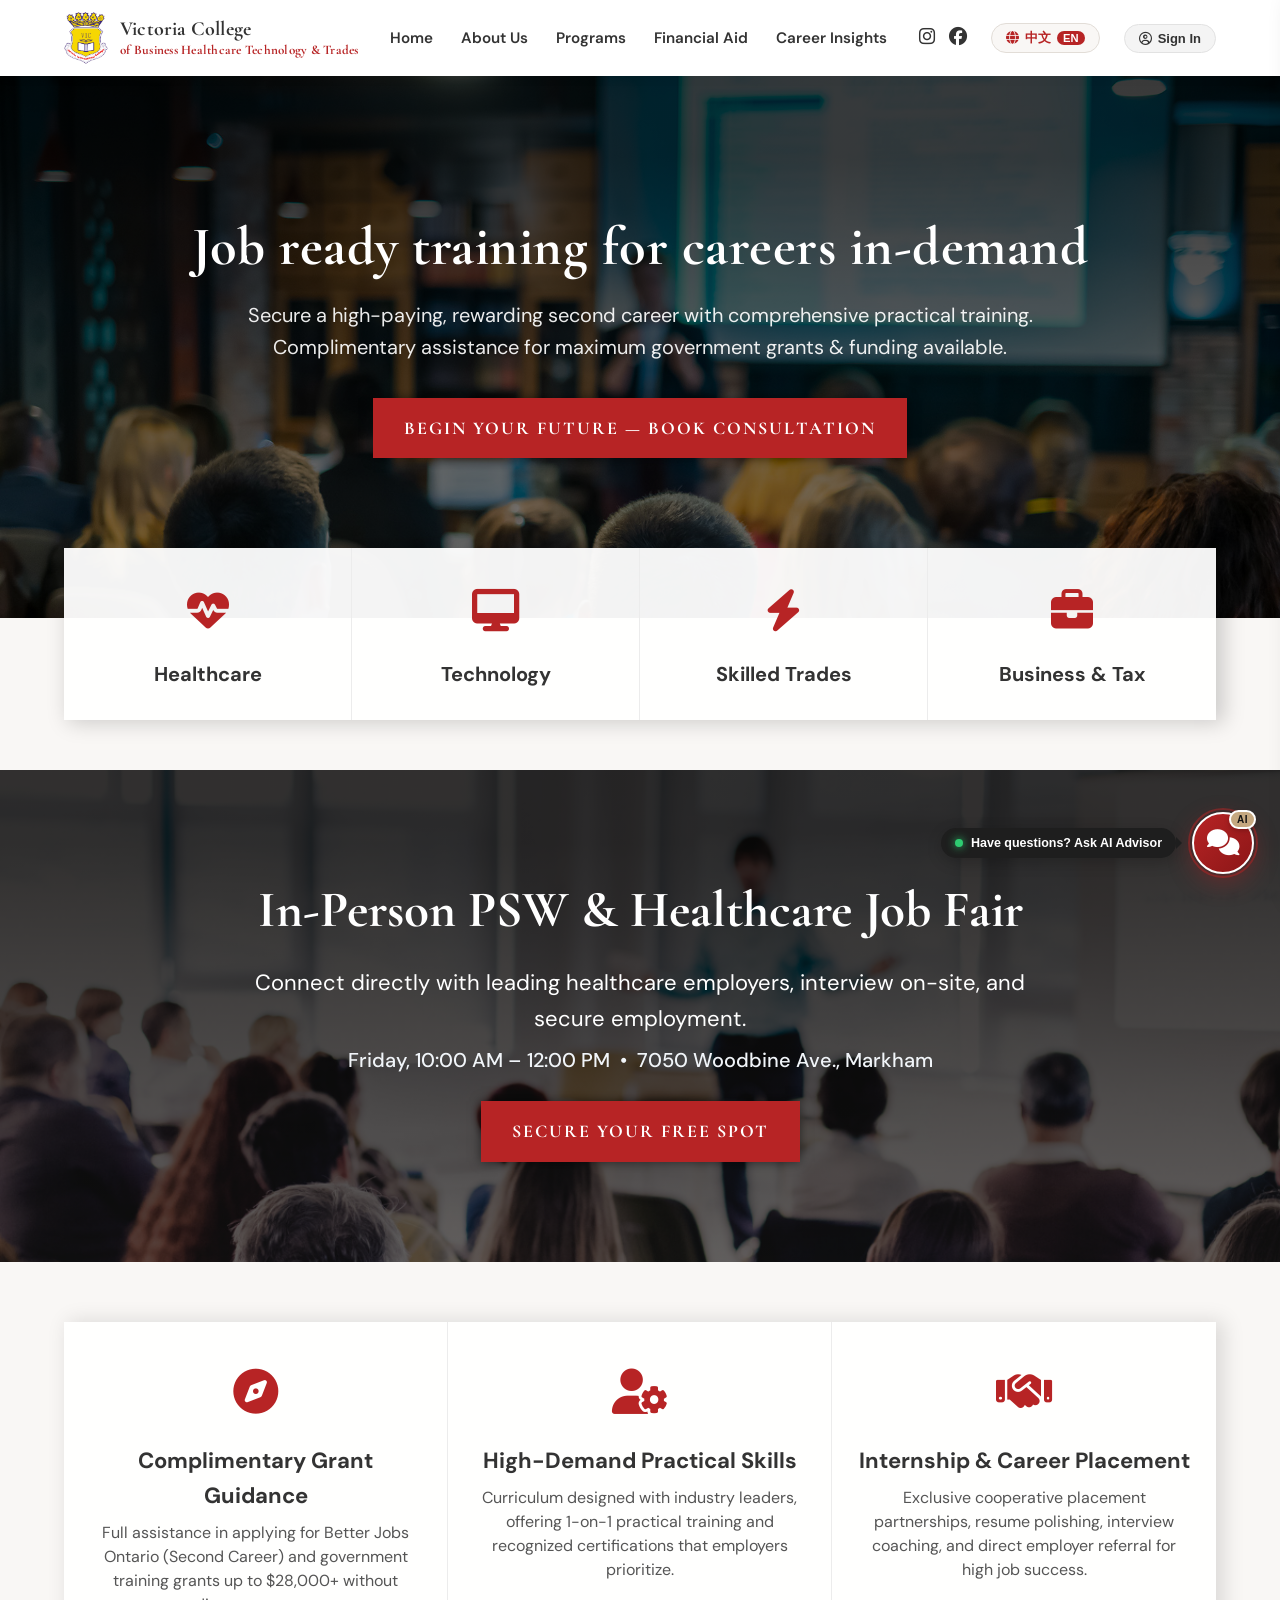
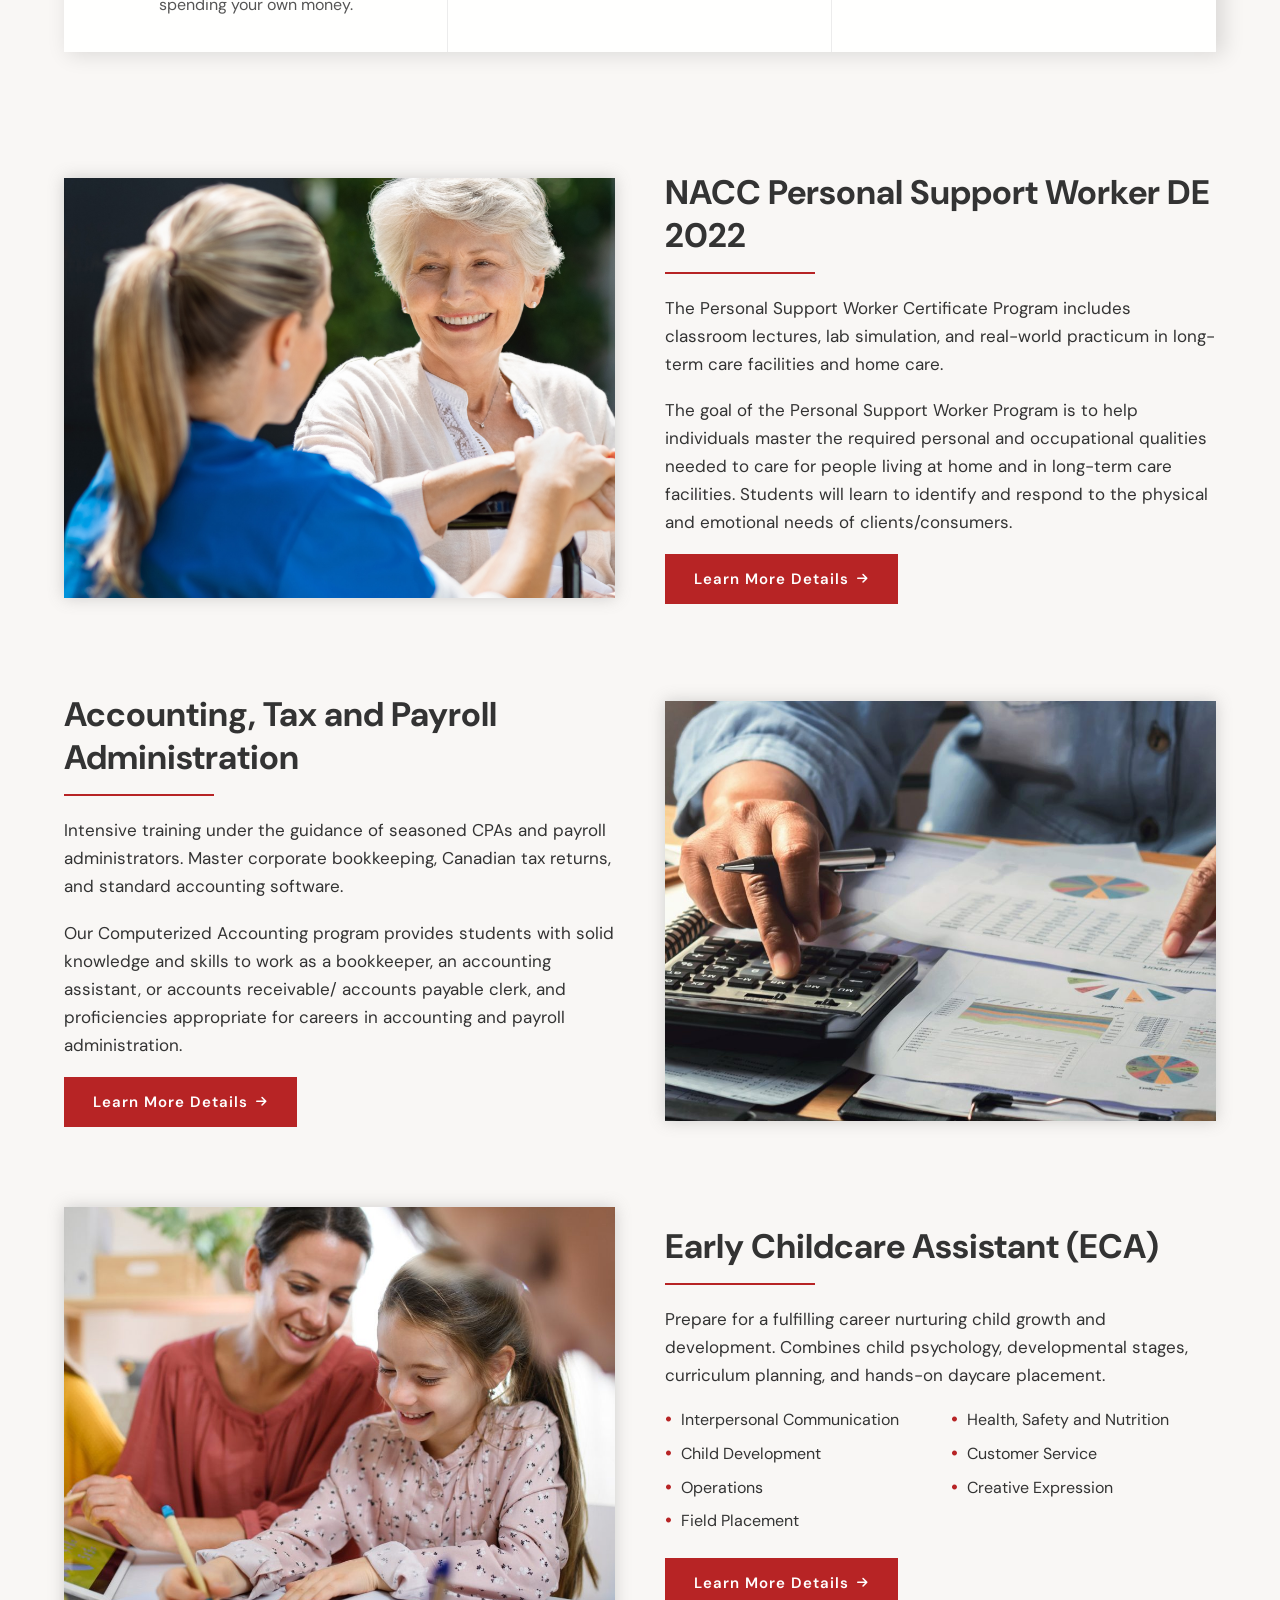
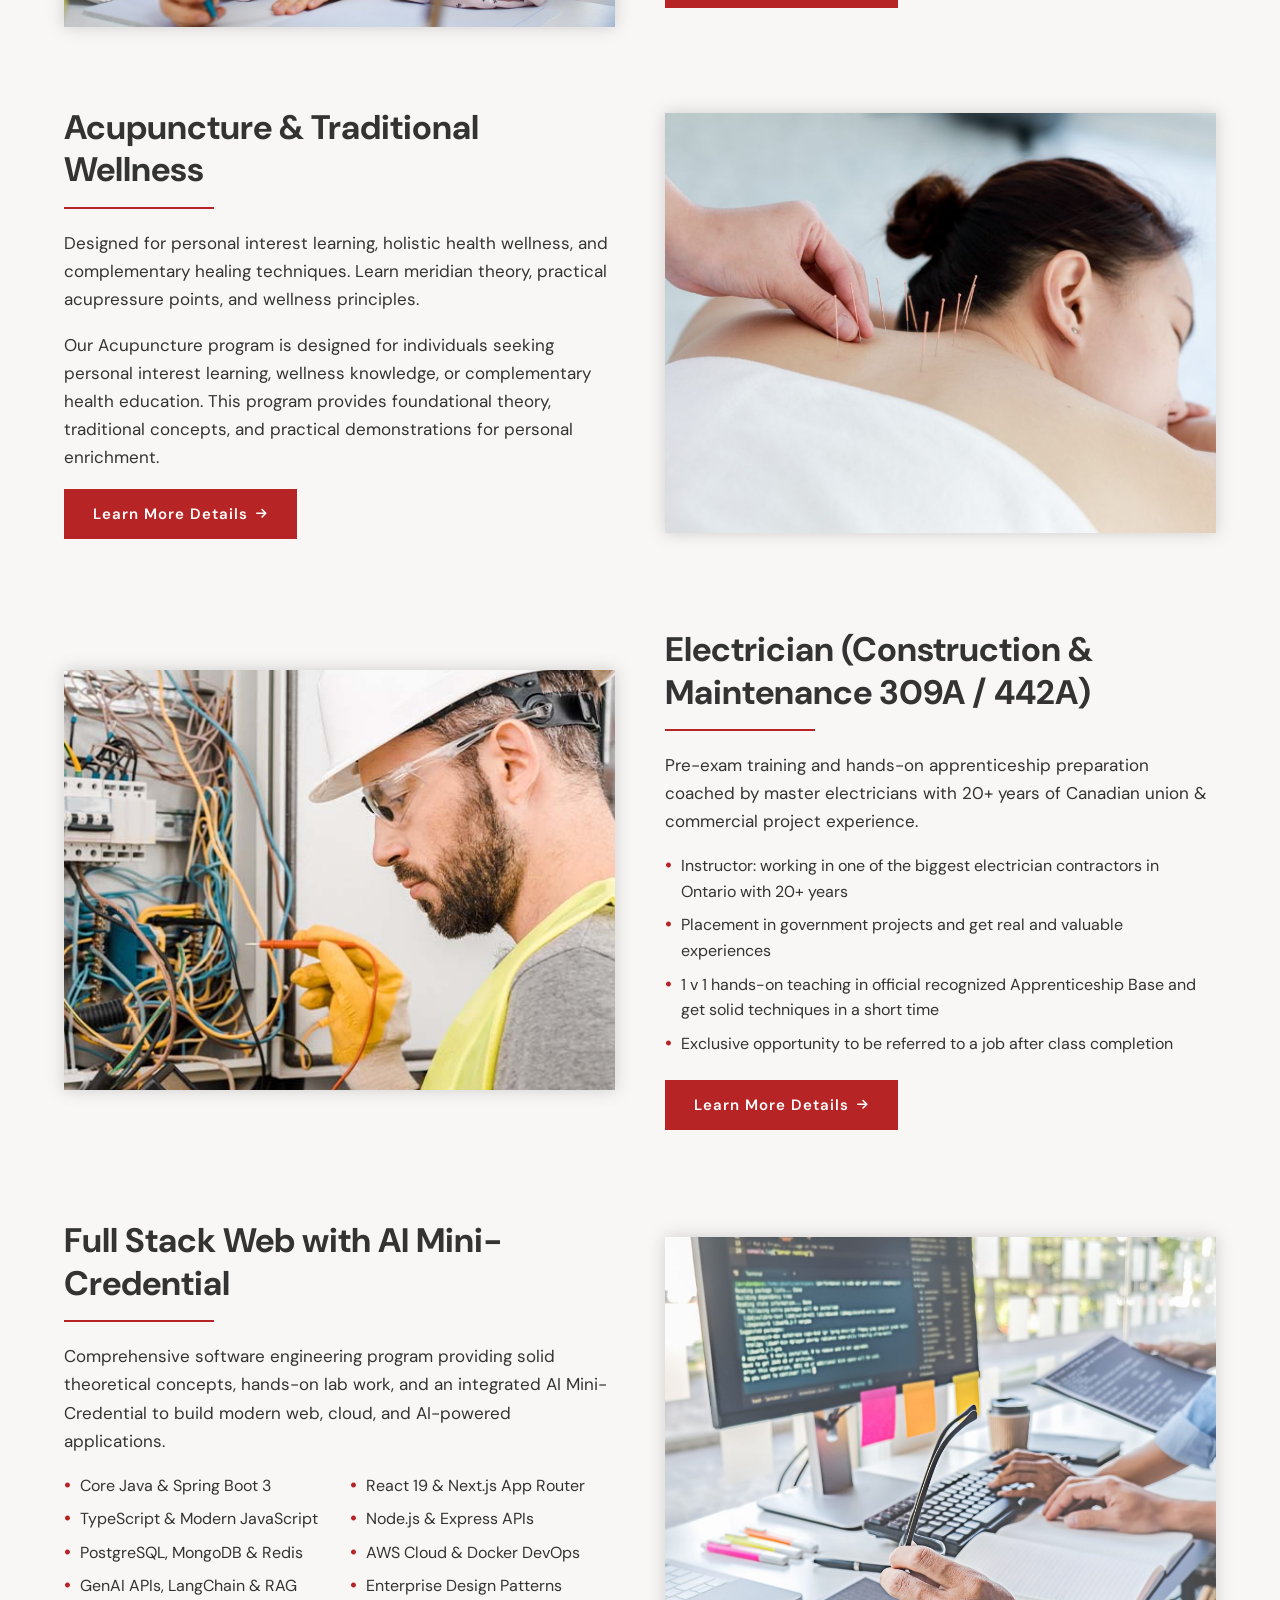
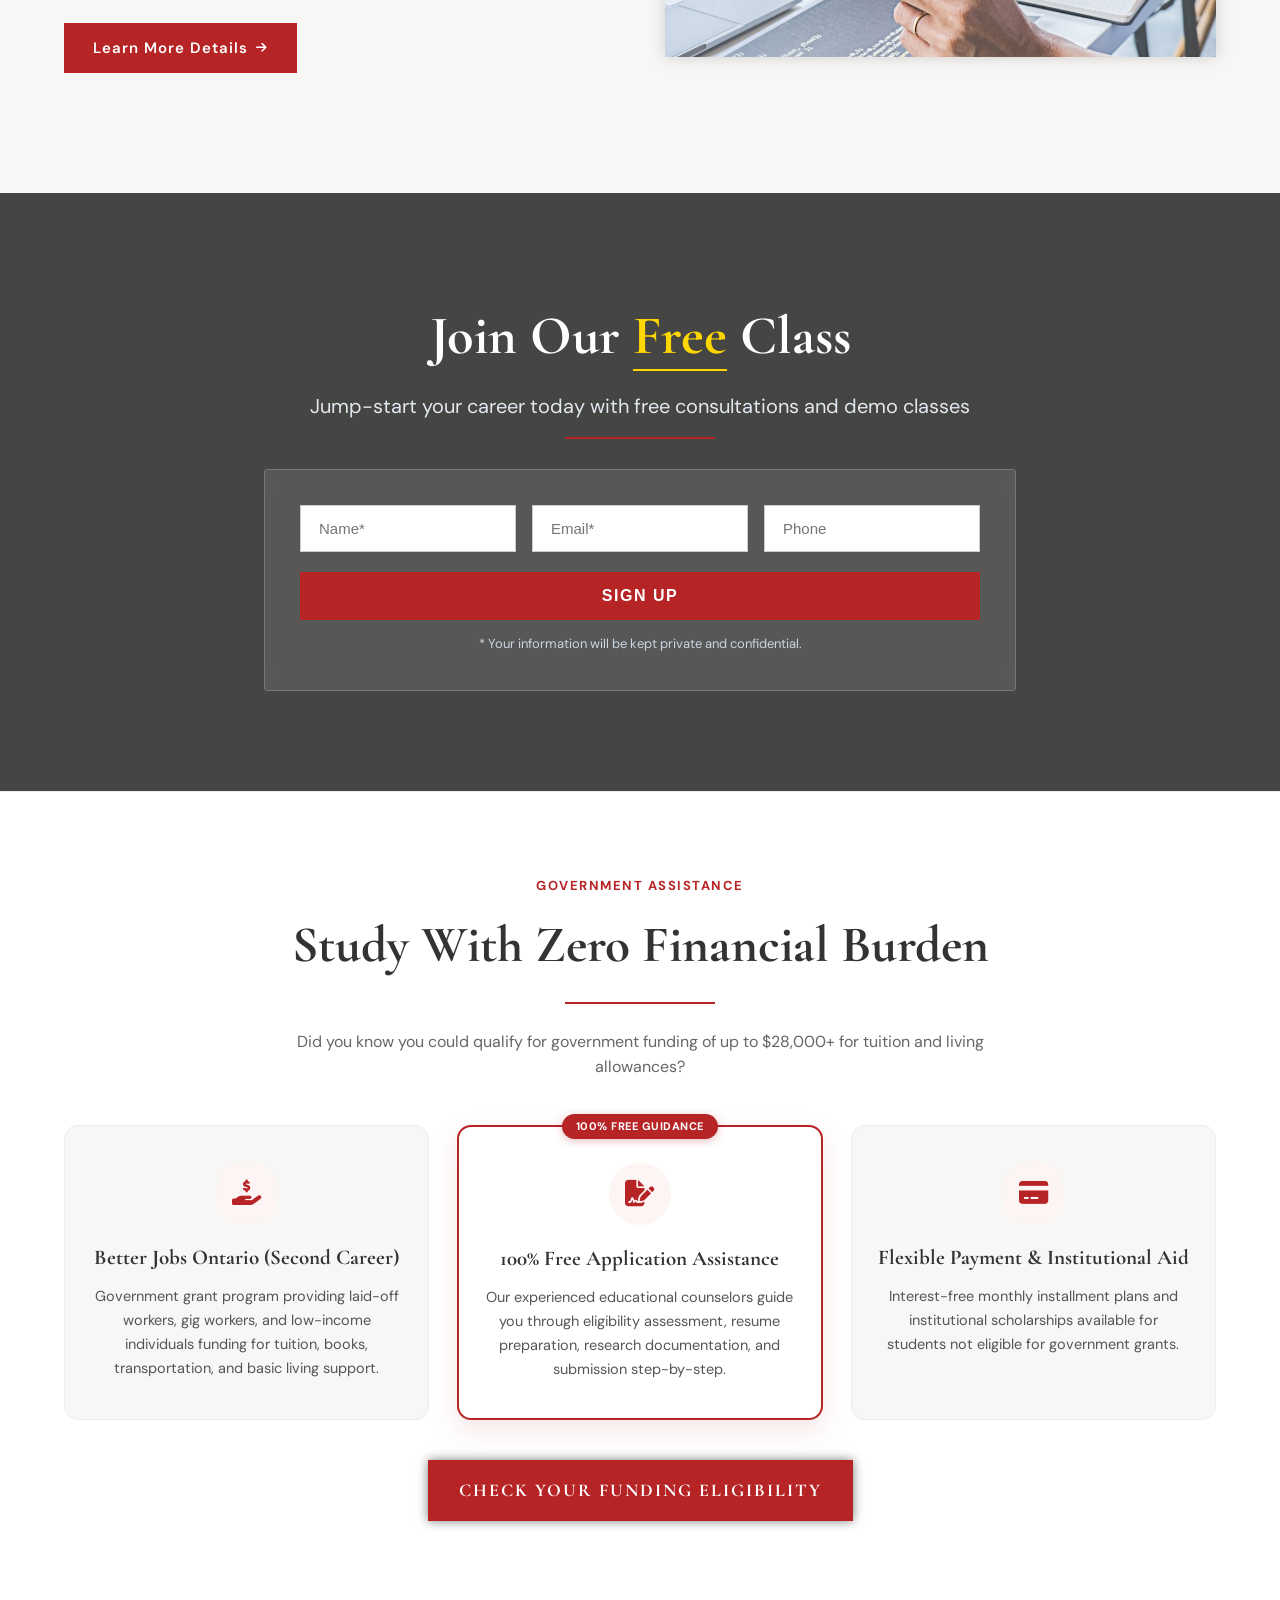
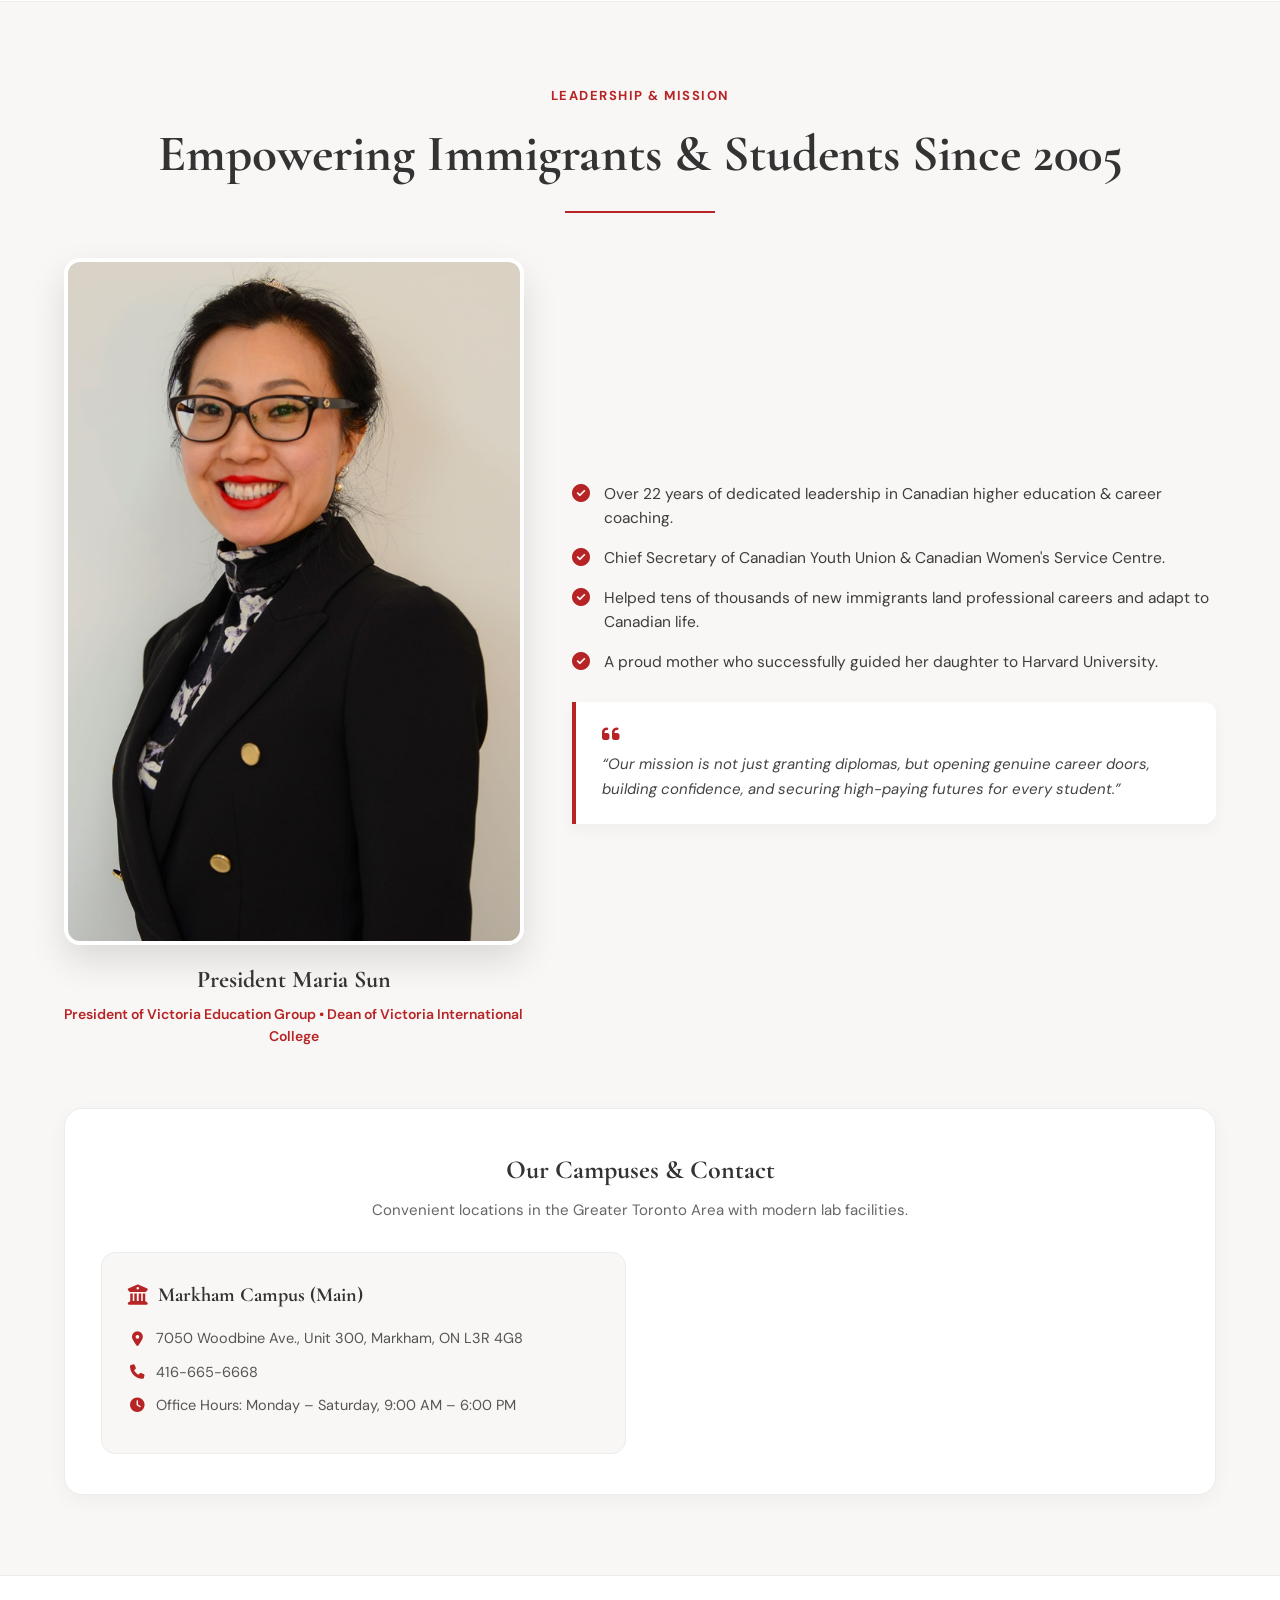
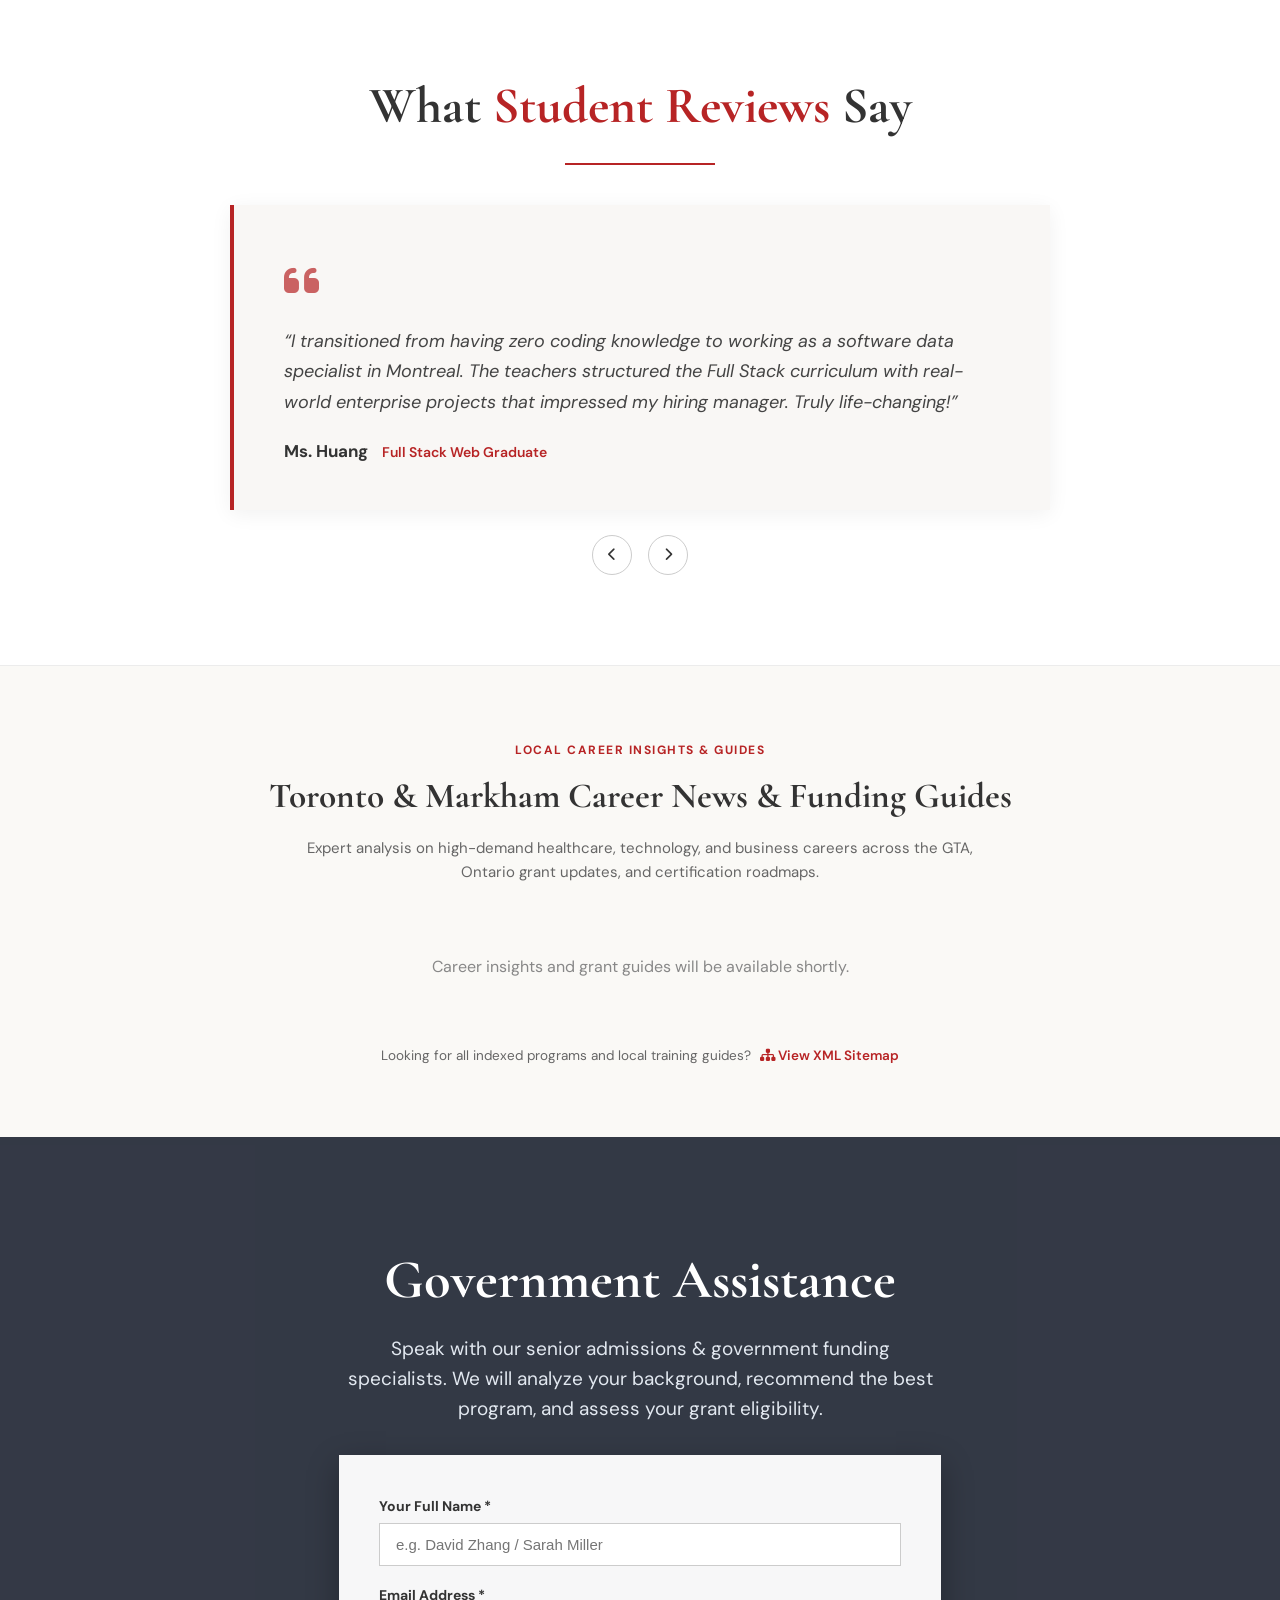
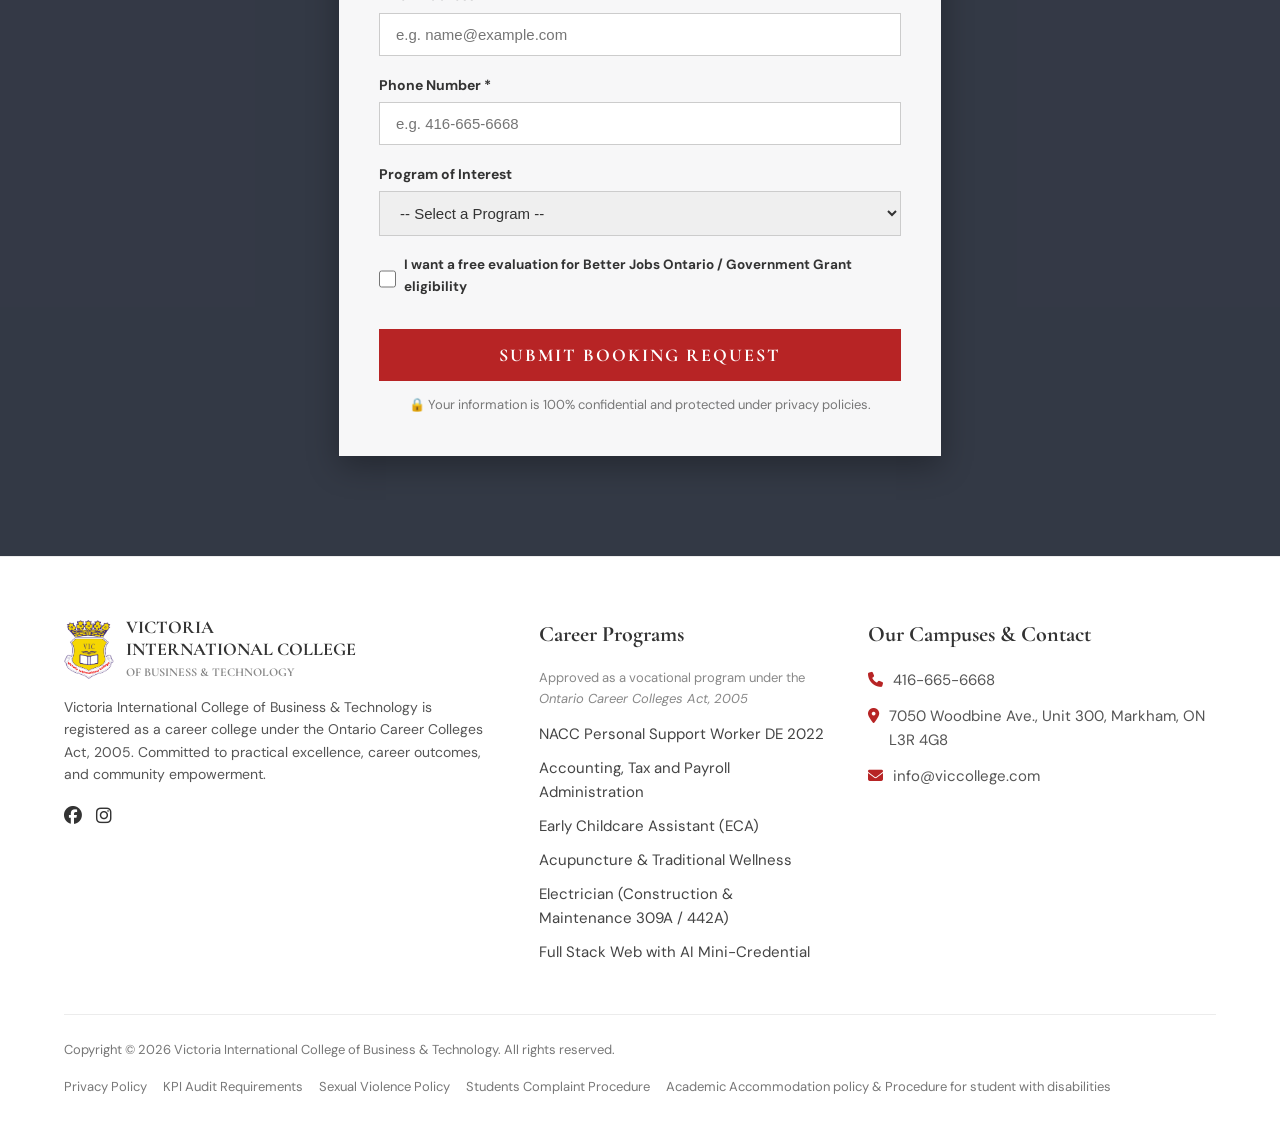
==== commit d338227e: "added footer pages" ====
--- a/index.html
+++ b/index.html
@@ -671,11 +671,11 @@
         <span data-i18n="footer_copyright">Copyright © 2026 VICTORIA INTERNATIONAL COLLEGE OF BUSINESS &amp;
           TECHNOLOGY</span>
         <div class="footer-policy-links">
-          <a href="#" data-i18n="footer_policy_privacy">Privacy Policy</a>
-          <a href="#" data-i18n="footer_policy_kpi">KPI Audit Requirements</a>
-          <a href="#" data-i18n="footer_policy_sexual">Sexual Violence Policy</a>
-          <a href="#" data-i18n="footer_policy_complaint">Students Complaint Procedure</a>
-          <a href="#" data-i18n="footer_policy_disability">Academic Accommodation Policy</a>
+          <a href="privacy-policy.html" data-i18n="footer_policy_privacy">Privacy Policy</a>
+          <a href="kpi-audit-requirements.html" data-i18n="footer_policy_kpi">KPI Audit Requirements</a>
+          <a href="sexual-violence-policy.html" data-i18n="footer_policy_sexual">Sexual Violence Policy</a>
+          <a href="students-complaint-procedure.html" data-i18n="footer_policy_complaint">Students Complaint Procedure</a>
+          <a href="academic-accommodation-policy-and-procedure-for-students-with-disabilities.html" data-i18n="footer_policy_disability">Academic Accommodation Policy &amp; Procedure for student with disabilities</a>
         </div>
       </div>
     </div>
--- a/css/style.css
+++ b/css/style.css
@@ -2309,3 +2309,289 @@
   border-radius: 4px;
 }
 
+/* ==========================================================================
+   Institutional Policy & Regulatory Compliance Pages
+   ========================================================================== */
+
+.policy-hero {
+  background: linear-gradient(135deg, #0f172a 0%, #1e293b 60%, #334155 100%);
+  color: #ffffff;
+  padding: 70px 0 60px;
+  position: relative;
+  overflow: hidden;
+}
+
+.policy-hero::after {
+  content: '';
+  position: absolute;
+  top: 0;
+  right: 0;
+  bottom: 0;
+  left: 0;
+  background: radial-gradient(circle at 80% 20%, rgba(183, 36, 37, 0.15), transparent 50%);
+  pointer-events: none;
+}
+
+.policy-hero-badge {
+  display: inline-flex;
+  align-items: center;
+  gap: 6px;
+  background: rgba(183, 36, 37, 0.95);
+  color: #ffffff;
+  padding: 5px 14px;
+  border-radius: 20px;
+  font-size: 12px;
+  font-weight: 700;
+  letter-spacing: 0.5px;
+  text-transform: uppercase;
+  margin-bottom: 16px;
+}
+
+.policy-hero-title {
+  font-size: 2.6rem;
+  font-family: var(--font-serif);
+  color: #ffffff;
+  line-height: 1.25;
+  margin: 0 0 14px;
+}
+
+.policy-hero-meta {
+  display: flex;
+  align-items: center;
+  gap: 18px;
+  flex-wrap: wrap;
+  font-size: 13.5px;
+  color: #94a3b8;
+}
+
+.policy-hero-meta span {
+  display: inline-flex;
+  align-items: center;
+  gap: 6px;
+}
+
+.policy-hero-meta i {
+  color: #fbbf24;
+}
+
+.policy-main-section {
+  padding: 50px 0 80px;
+  background: #f8fafc;
+}
+
+.policy-container {
+  max-width: 960px;
+  margin: 0 auto;
+}
+
+.policy-article-card {
+  background: #ffffff;
+  border-radius: 14px;
+  border: 1px solid #e2e8f0;
+  box-shadow: 0 4px 20px rgba(0, 0, 0, 0.04);
+  padding: 48px 44px;
+  color: #334155;
+  font-size: 15.5px;
+  line-height: 1.75;
+}
+
+@media (max-width: 768px) {
+  .policy-article-card {
+    padding: 28px 20px;
+  }
+  .policy-hero-title {
+    font-size: 2rem;
+  }
+}
+
+.policy-article-card h2 {
+  font-family: var(--font-serif);
+  font-size: 1.8rem;
+  color: #0f172a;
+  margin: 40px 0 16px;
+  padding-bottom: 10px;
+  border-bottom: 2px solid #f1f5f9;
+  display: flex;
+  align-items: center;
+  gap: 10px;
+}
+
+.policy-article-card h2:first-of-type {
+  margin-top: 0;
+}
+
+.policy-article-card h3 {
+  font-size: 1.35rem;
+  color: #1e293b;
+  margin: 28px 0 12px;
+  font-weight: 700;
+}
+
+.policy-article-card h4 {
+  font-size: 1.1rem;
+  color: #334155;
+  margin: 20px 0 8px;
+  font-weight: 700;
+}
+
+.policy-article-card p {
+  margin: 0 0 16px;
+}
+
+.policy-article-card ul,
+.policy-article-card ol {
+  margin: 0 0 20px 24px;
+  padding: 0;
+}
+
+.policy-article-card li {
+  margin-bottom: 10px;
+  line-height: 1.65;
+}
+
+.policy-callout {
+  background: #f8fafc;
+  border-left: 4px solid var(--vic-red);
+  padding: 20px 24px;
+  border-radius: 0 10px 10px 0;
+  margin: 24px 0;
+  font-size: 15px;
+}
+
+.policy-callout.primary {
+  background: #eff6ff;
+  border-left-color: #2563eb;
+}
+
+.policy-callout.gold {
+  background: #fffbeb;
+  border-left-color: #d97706;
+}
+
+.policy-callout.green {
+  background: #f0fdf4;
+  border-left-color: #16a34a;
+}
+
+.policy-contact-box {
+  background: linear-gradient(135deg, #0f172a, #1e293b);
+  color: #ffffff;
+  border-radius: 12px;
+  padding: 28px 30px;
+  margin: 32px 0;
+  border: 1px solid rgba(255, 255, 255, 0.1);
+}
+
+.policy-contact-box h3,
+.policy-contact-box h4 {
+  color: #ffffff;
+  margin-top: 0;
+}
+
+.policy-contact-grid {
+  display: grid;
+  grid-template-columns: repeat(auto-fit, minmax(240px, 1fr));
+  gap: 16px;
+  margin-top: 18px;
+}
+
+.policy-contact-item {
+  background: rgba(255, 255, 255, 0.07);
+  border-radius: 8px;
+  padding: 14px 18px;
+  display: flex;
+  align-items: center;
+  gap: 12px;
+}
+
+.policy-contact-item i {
+  color: #fbbf24;
+  font-size: 18px;
+  flex-shrink: 0;
+}
+
+.policy-contact-item a {
+  color: #93c5fd;
+  text-decoration: none;
+  font-weight: 600;
+}
+
+.policy-contact-item a:hover {
+  text-decoration: underline;
+}
+
+.policy-table-wrapper {
+  overflow-x: auto;
+  margin: 24px 0;
+  border-radius: 10px;
+  border: 1px solid #e2e8f0;
+}
+
+.policy-table {
+  width: 100%;
+  border-collapse: collapse;
+  font-size: 14.5px;
+  text-align: left;
+}
+
+.policy-table th {
+  background: #0f172a;
+  color: #ffffff;
+  padding: 14px 18px;
+  font-weight: 700;
+}
+
+.policy-table td {
+  padding: 14px 18px;
+  border-top: 1px solid #e2e8f0;
+  vertical-align: top;
+}
+
+.policy-table tr:nth-child(even) td {
+  background: #f8fafc;
+}
+
+.policy-steps-flow {
+  display: flex;
+  flex-direction: column;
+  gap: 18px;
+  margin: 28px 0;
+}
+
+.policy-step-item {
+  border: 1.5px solid #e2e8f0;
+  border-radius: 10px;
+  padding: 22px 24px;
+  background: #ffffff;
+  transition: border-color 0.2s, box-shadow 0.2s;
+}
+
+.policy-step-item:hover {
+  border-color: #cbd5e1;
+  box-shadow: 0 4px 12px rgba(0, 0, 0, 0.04);
+}
+
+.policy-step-header {
+  display: flex;
+  align-items: center;
+  gap: 14px;
+  margin-bottom: 12px;
+}
+
+.policy-step-num {
+  background: #b72425;
+  color: #ffffff;
+  font-weight: 800;
+  font-size: 13px;
+  padding: 4px 10px;
+  border-radius: 6px;
+  text-transform: uppercase;
+}
+
+.policy-step-title {
+  font-size: 1.15rem;
+  font-weight: 700;
+  color: #0f172a;
+}
+
+
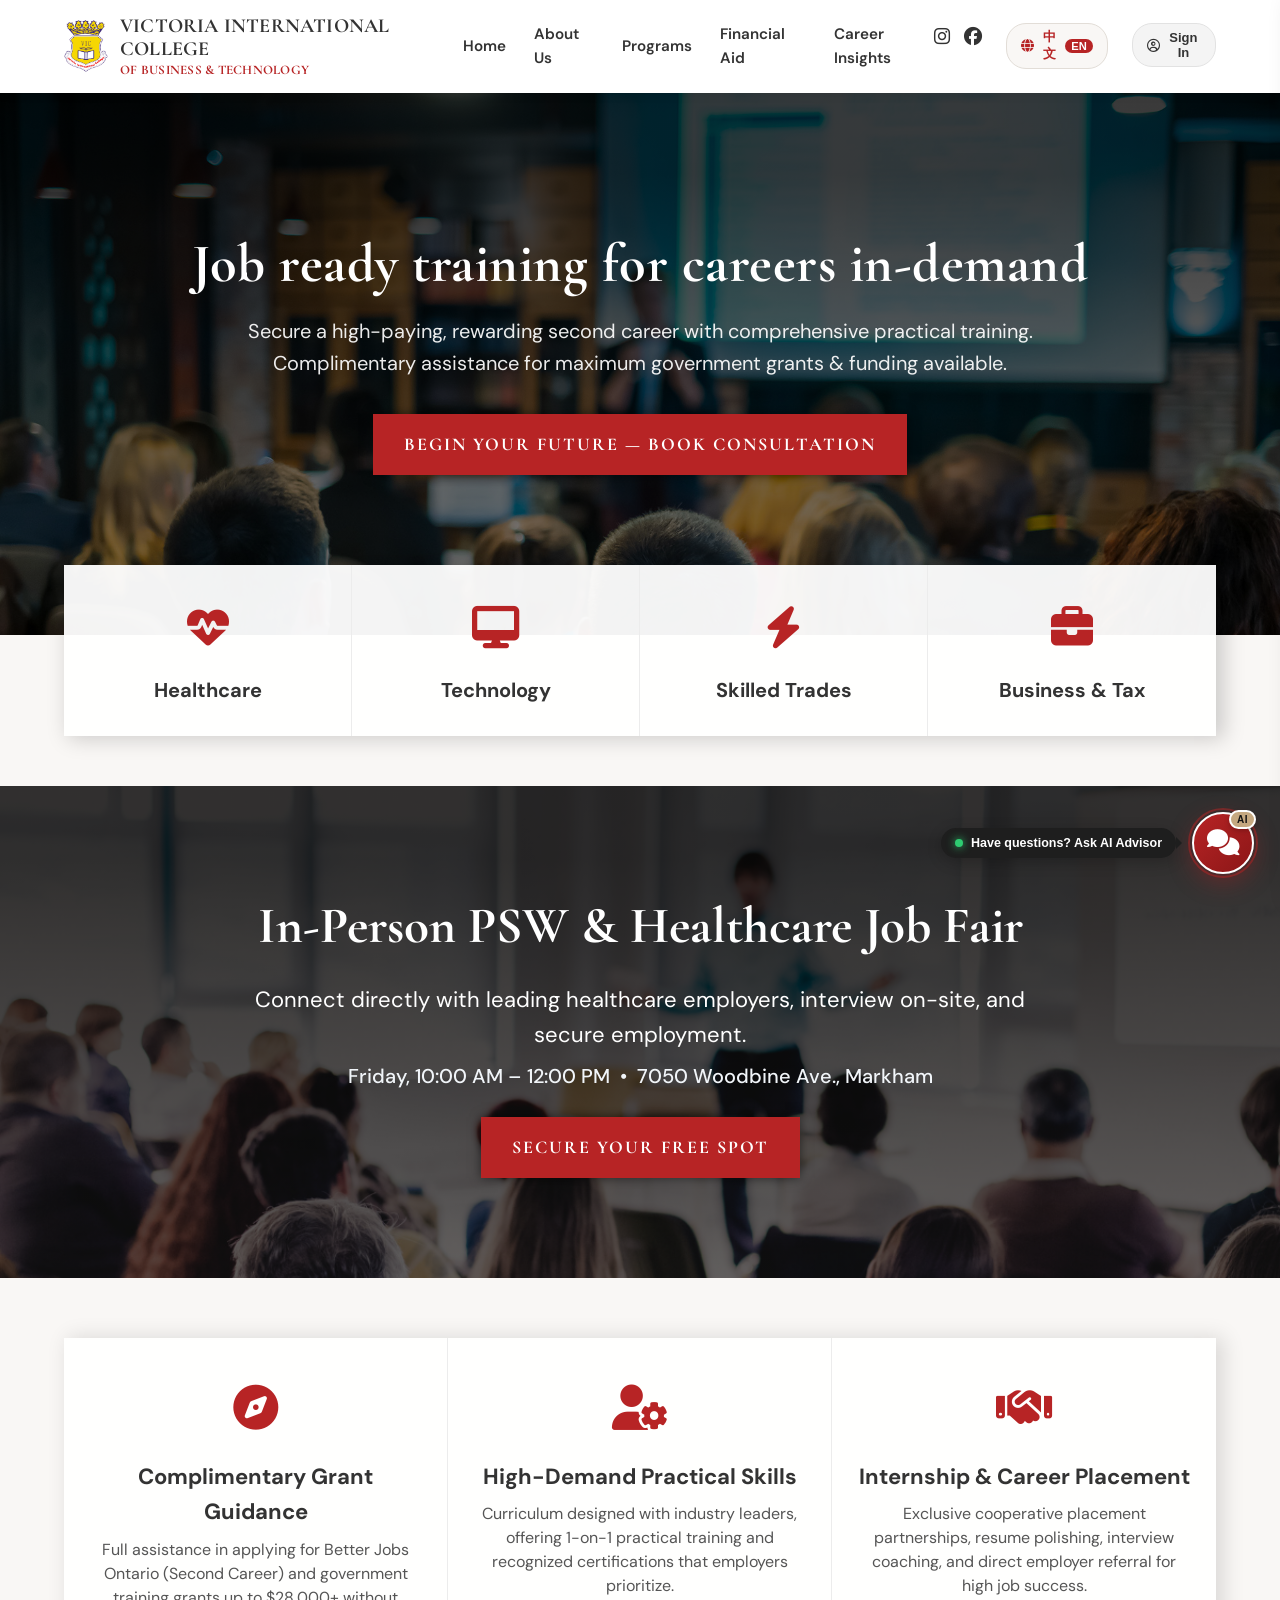
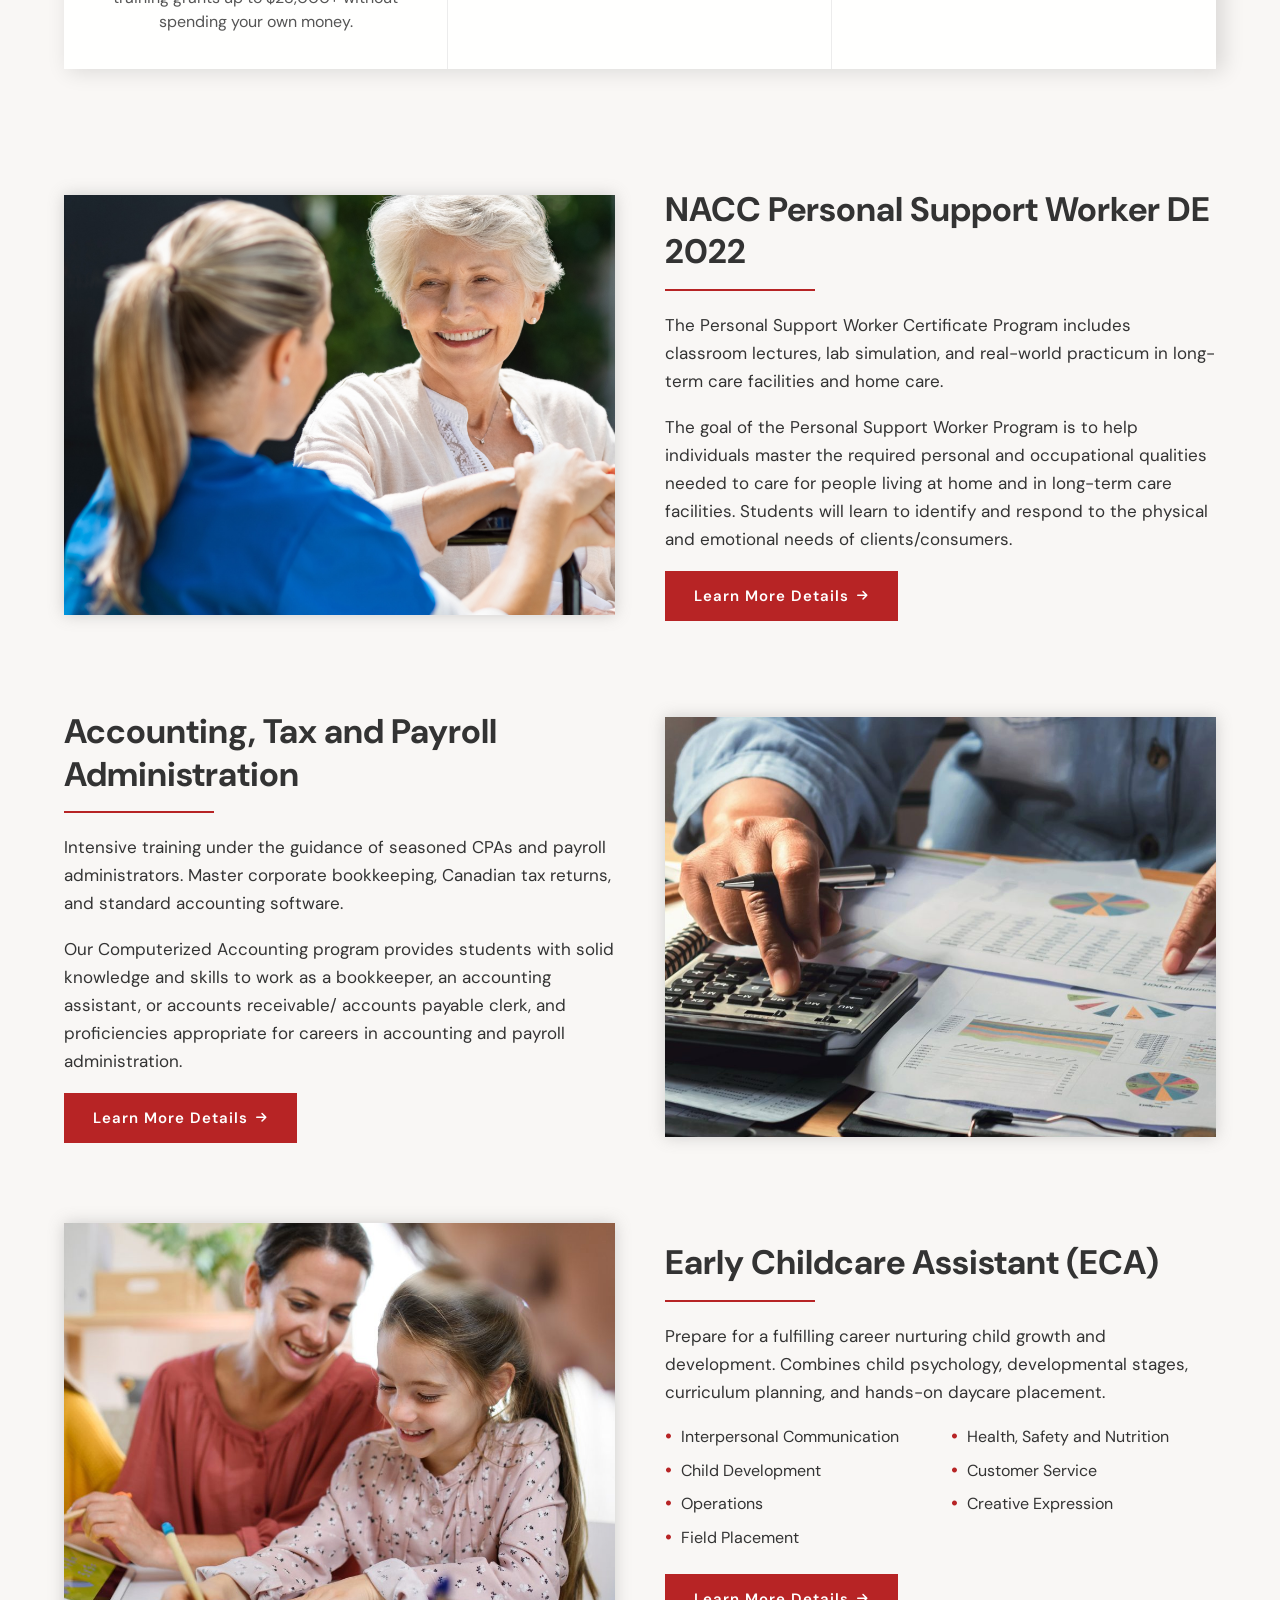
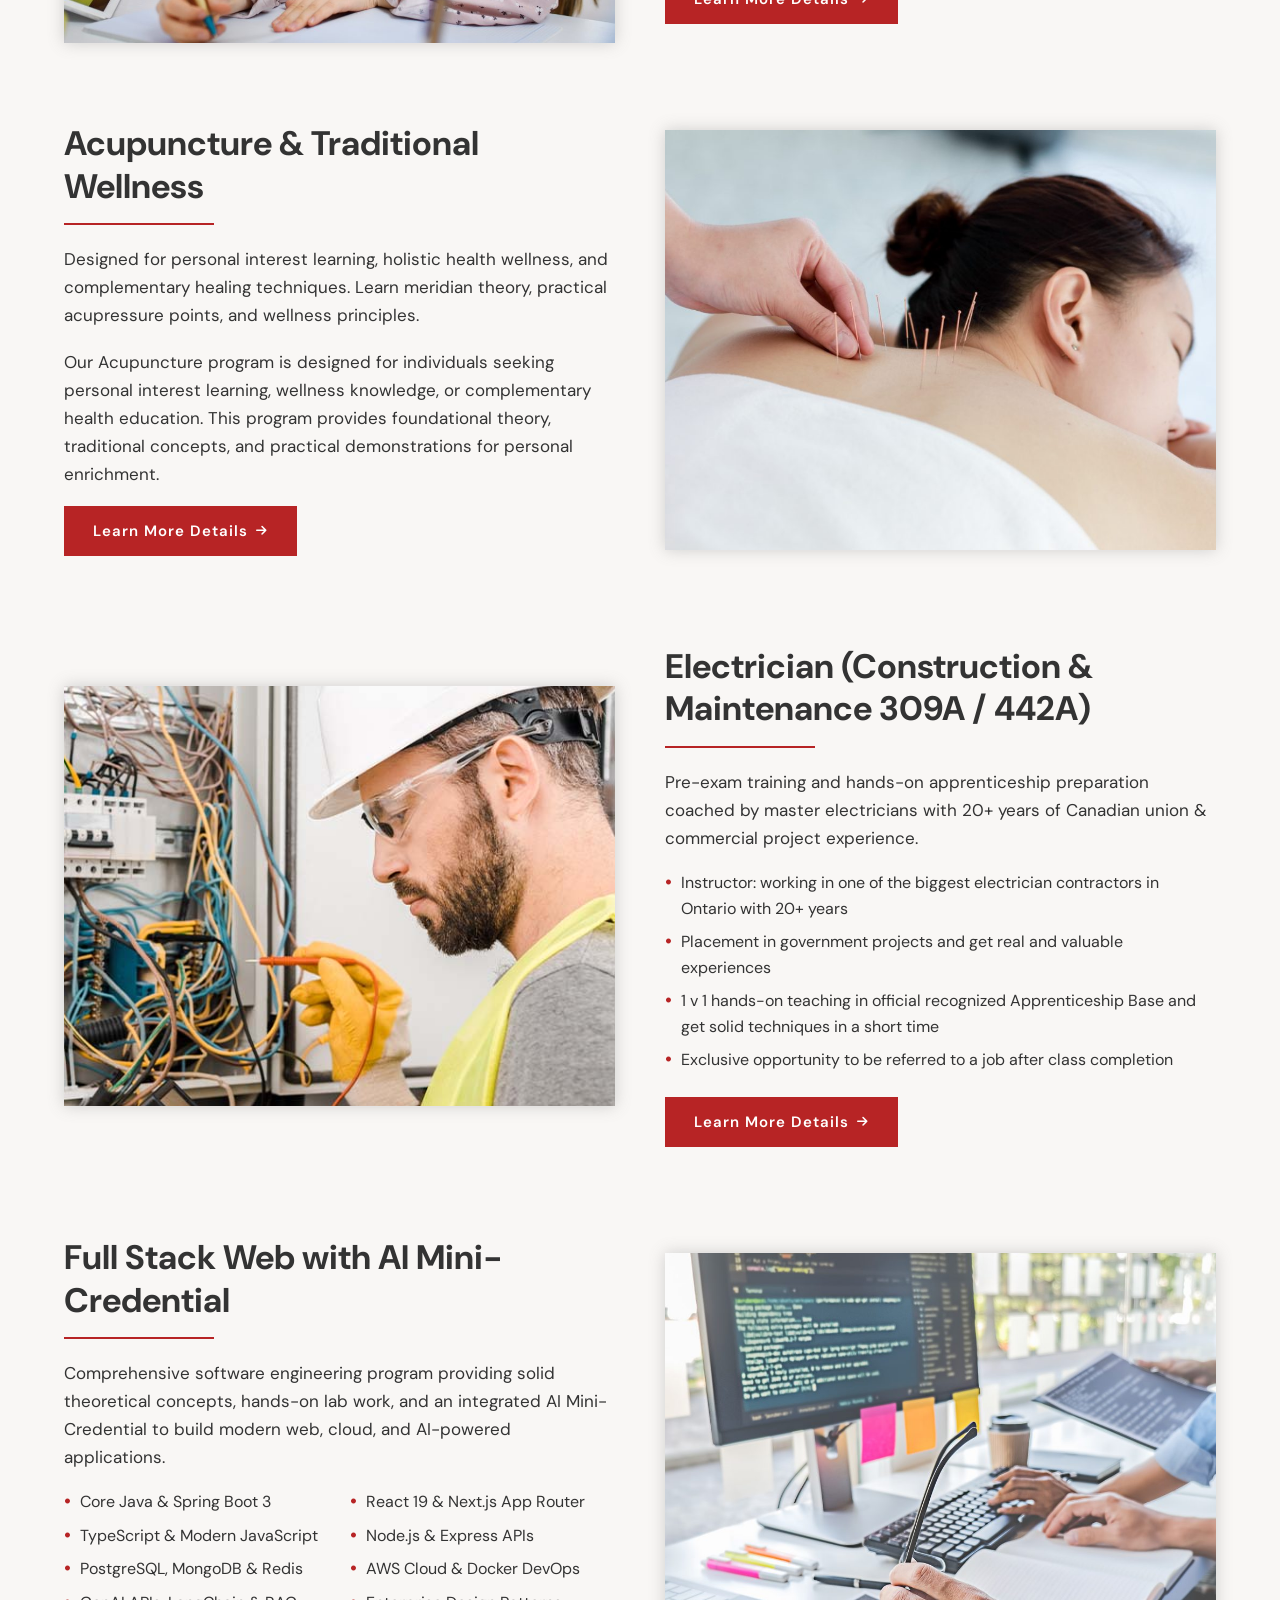
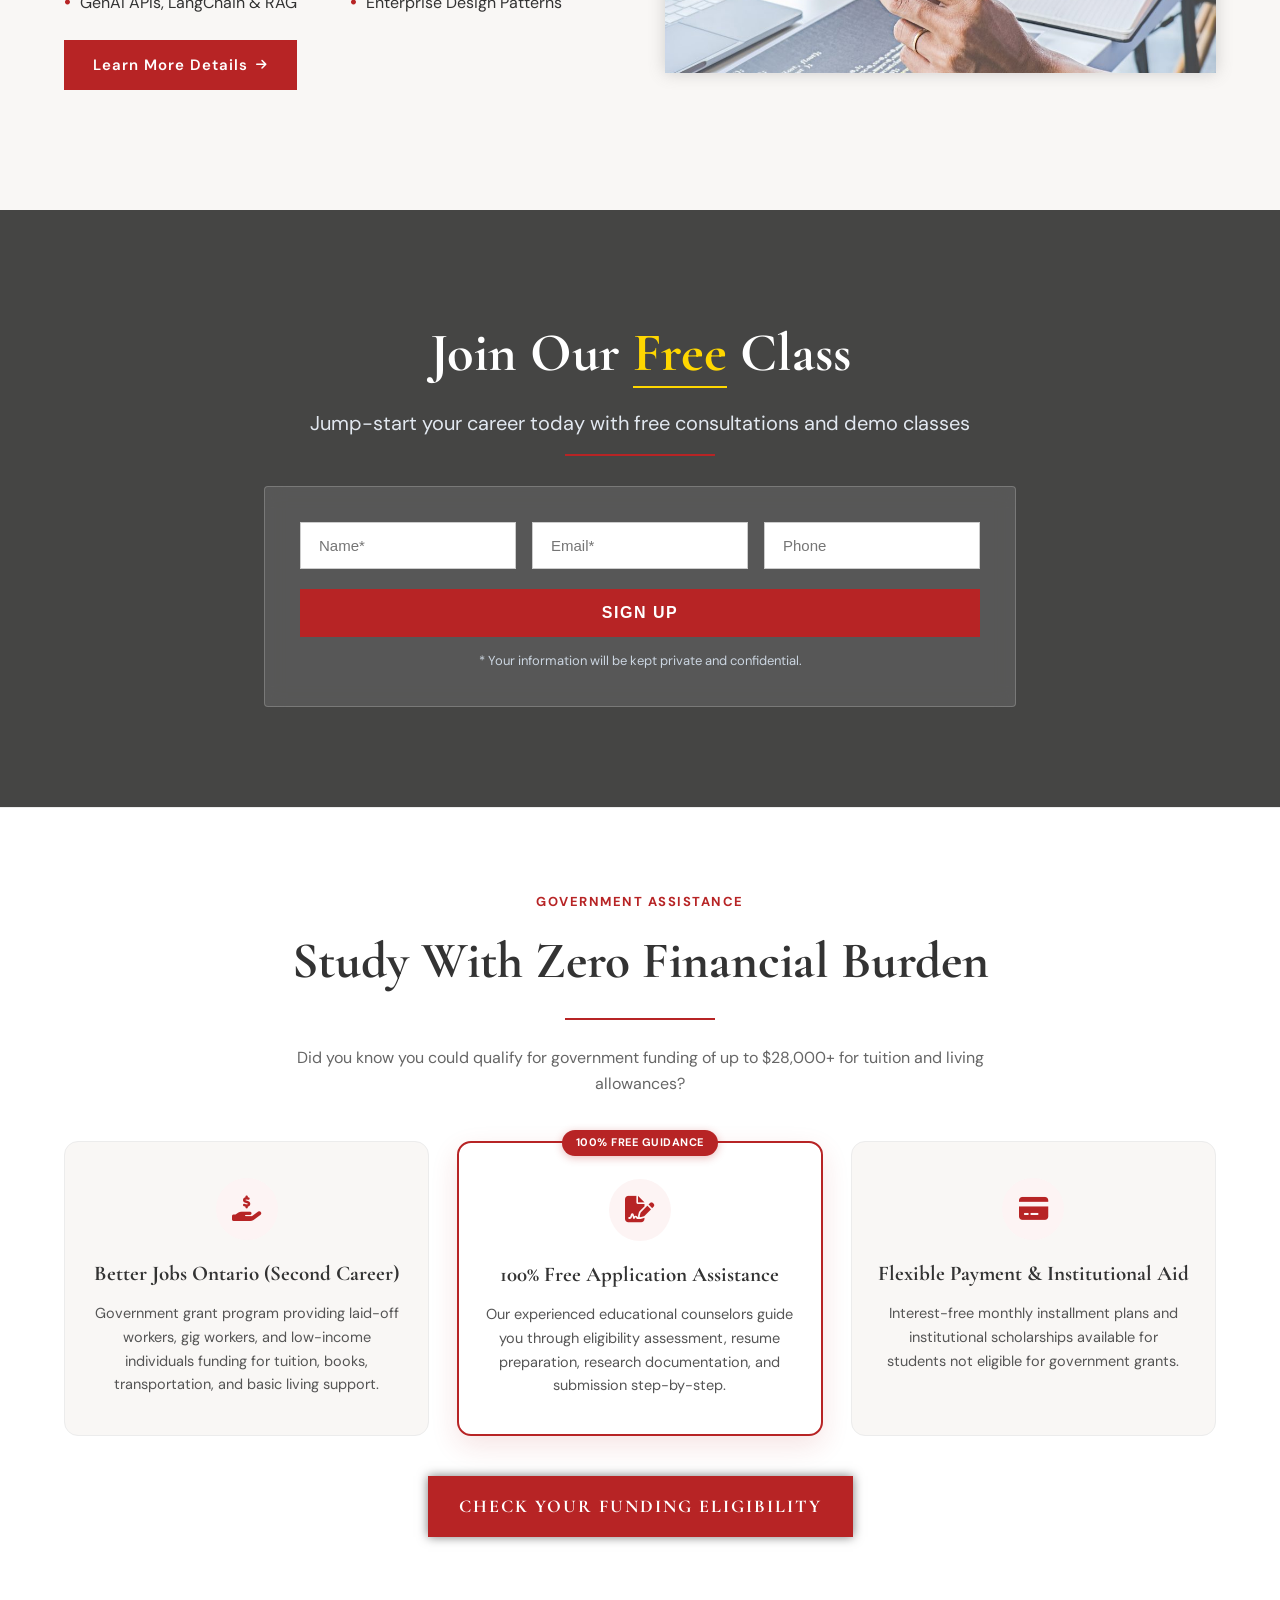
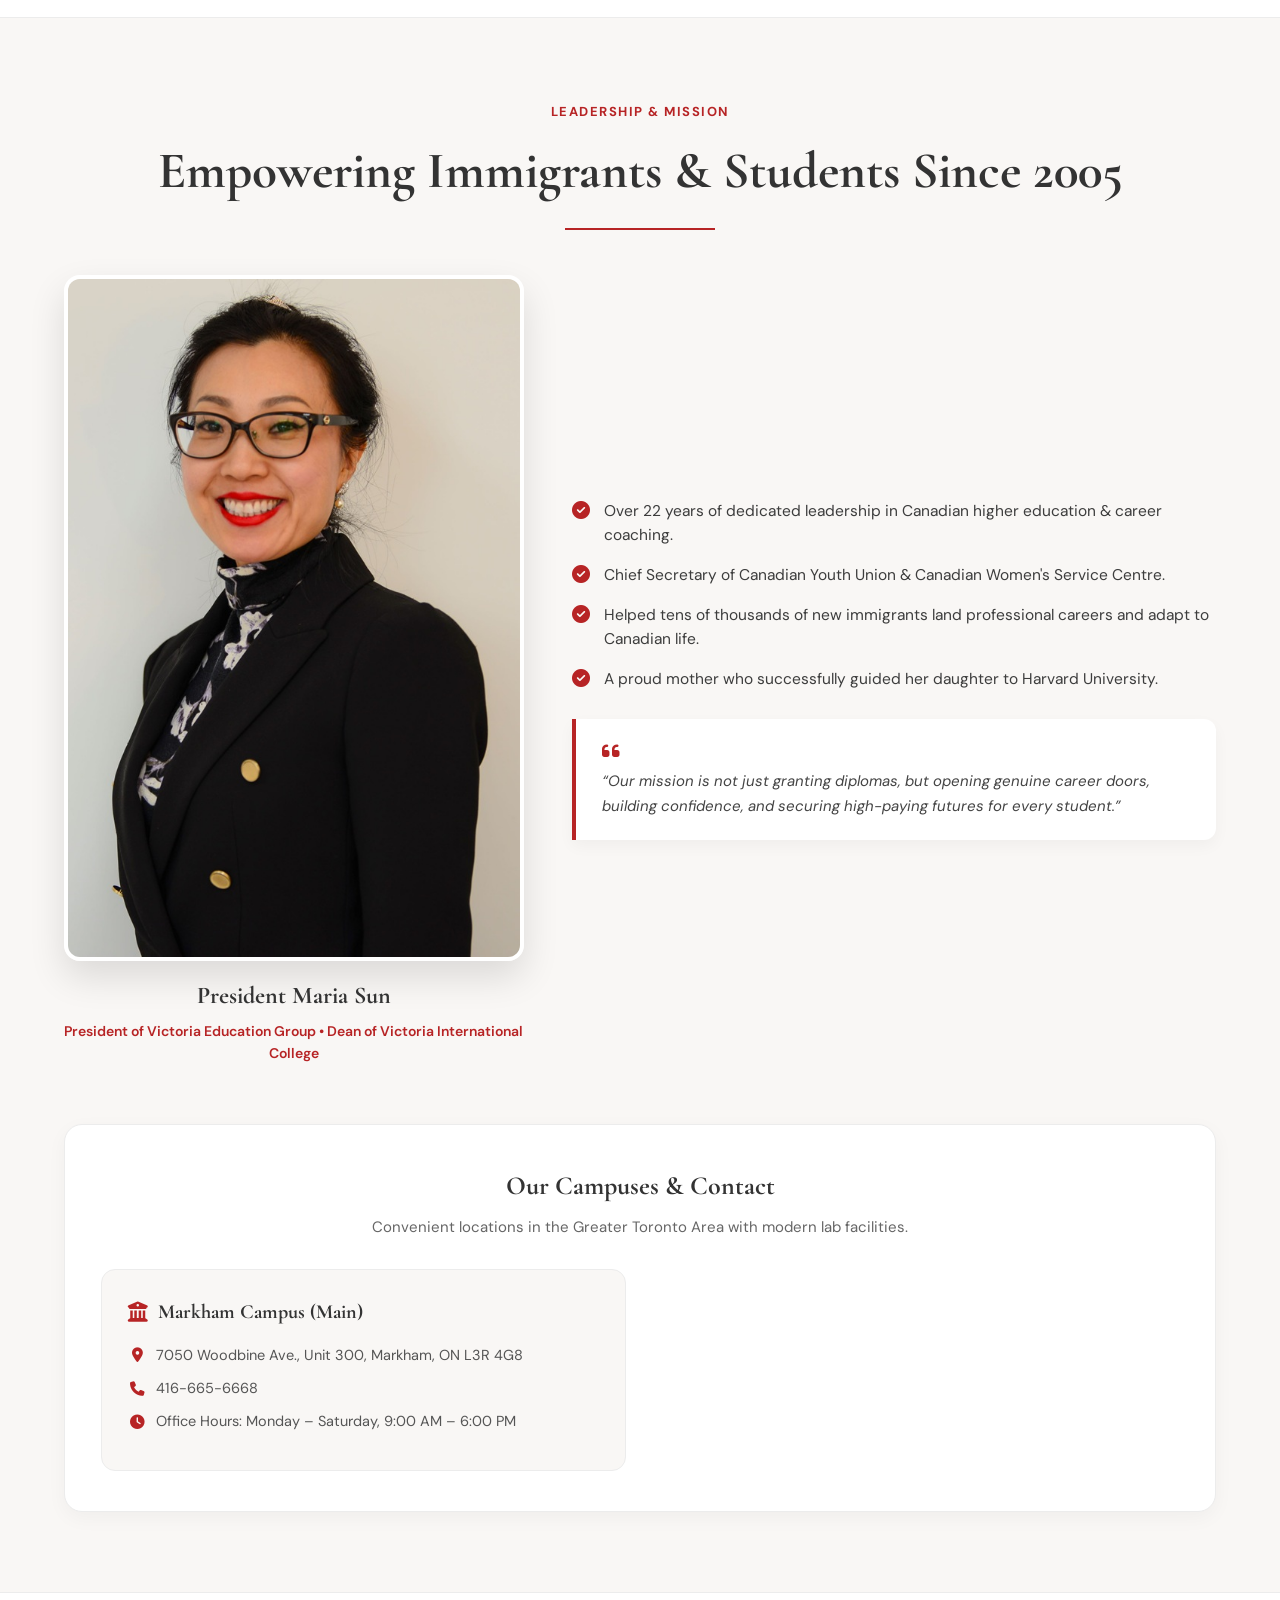
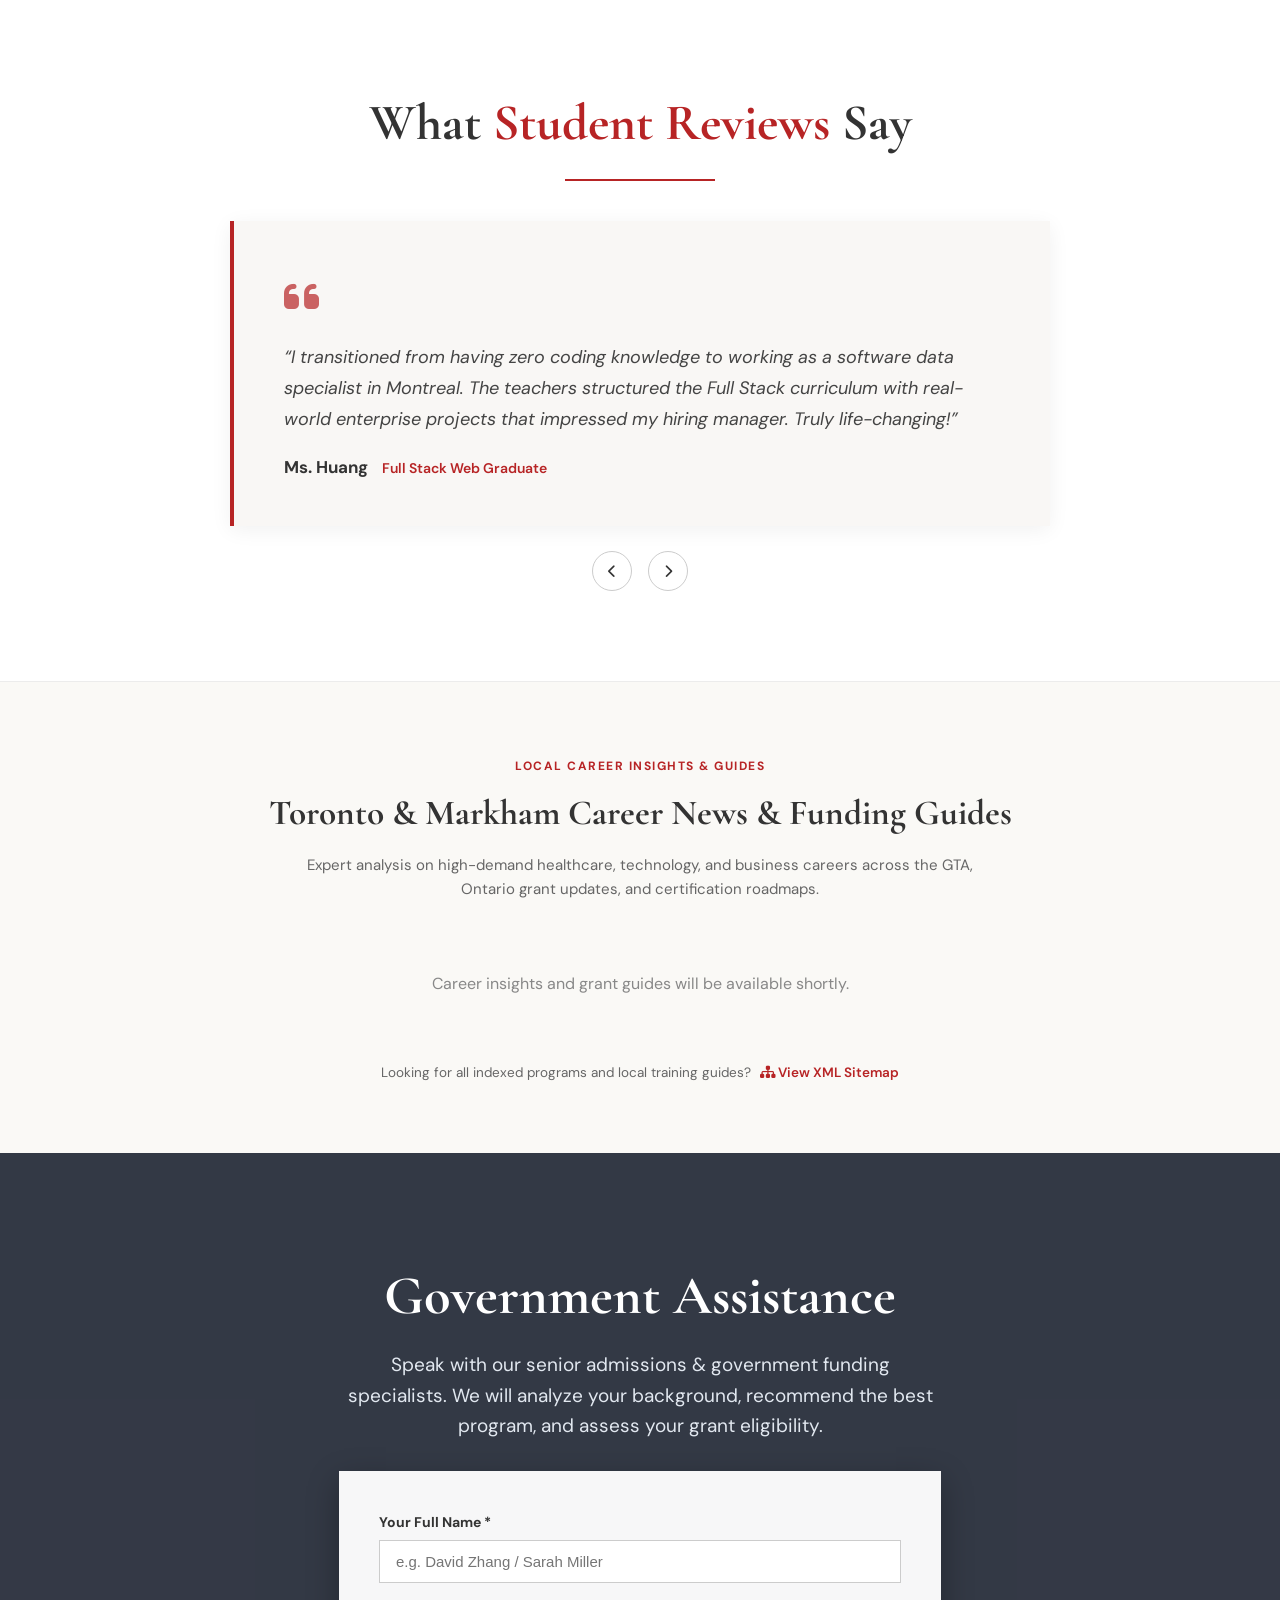
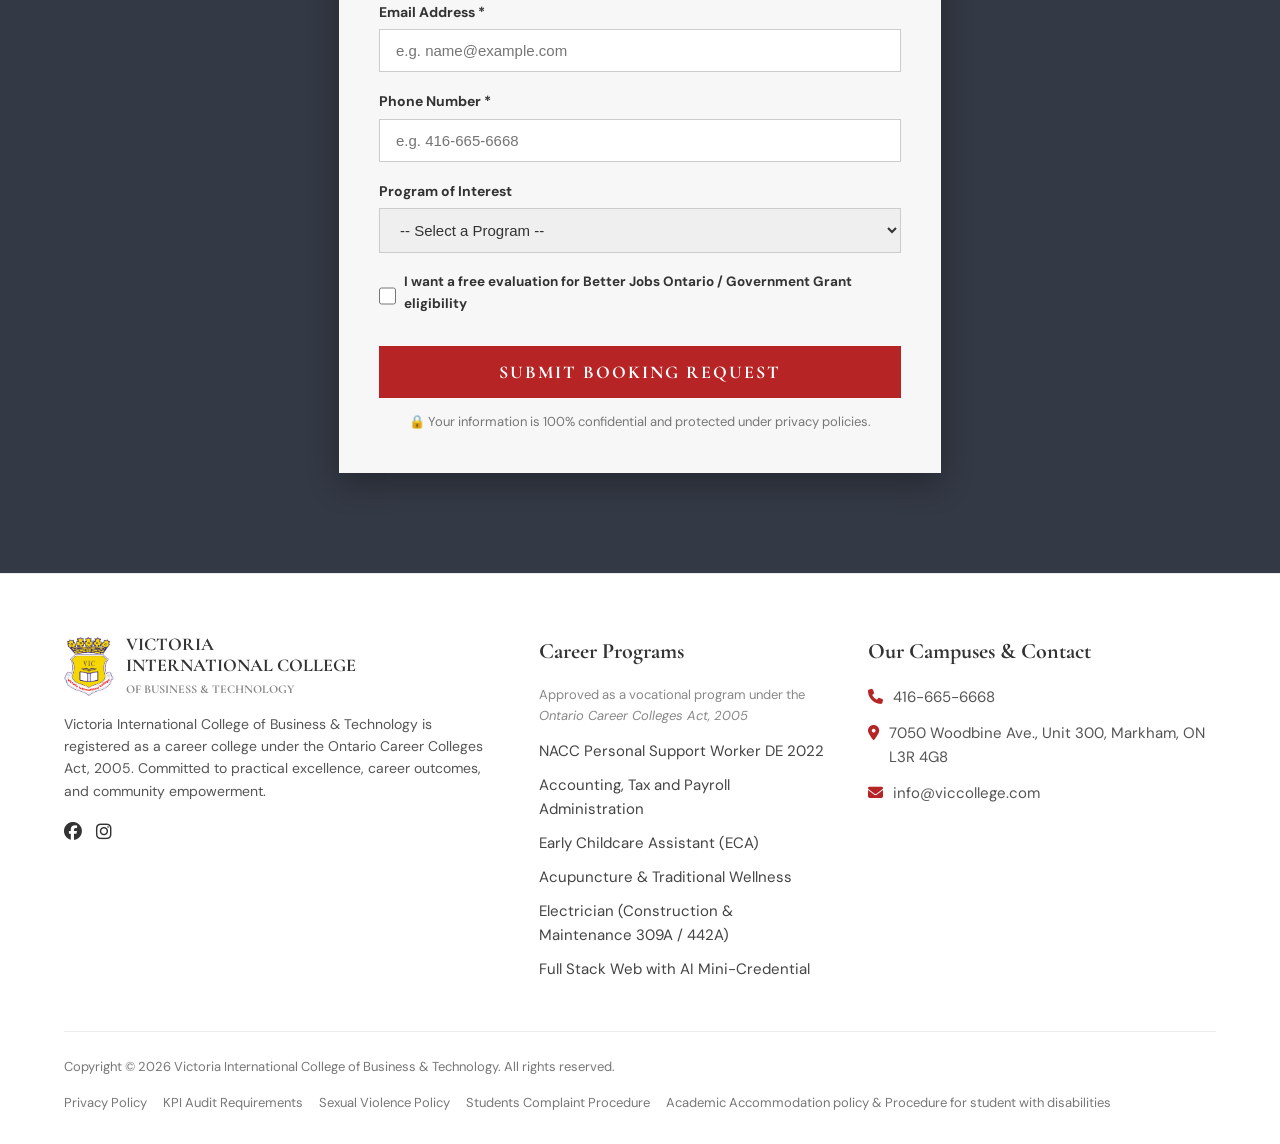
==== commit a9468cb2: "change the college name to corret one and remove salary range" ====
--- a/index.html
+++ b/index.html
@@ -21,11 +21,11 @@
   <header class="vic-main-header">
     <div class="container nav-wrapper">
       <!-- Site Logo -->
-      <a href="#home" class="logo-section" aria-label="Victoria College of Business Healthcare Technology & Trades">
-        <img class="logo-img" src="images/vic_logo.png" alt="Victoria College">
+      <a href="#home" class="logo-section" aria-label="VICTORIA INTERNATIONAL COLLEGE OF BUSINESS & TECHNOLOGY">
+        <img class="logo-img" src="images/vic_logo.png" alt="VICTORIA INTERNATIONAL COLLEGE">
         <div class="logo-text">
-          <span class="logo-brand-main" data-i18n="logo_brand_main">Victoria College</span>
-          <span class="logo-brand-sub" data-i18n="logo_brand_sub">of Business Healthcare Technology &amp; Trades</span>
+          <span class="logo-brand-main" data-i18n="logo_brand_main">VICTORIA INTERNATIONAL COLLEGE</span>
+          <span class="logo-brand-sub" data-i18n="logo_brand_sub">OF BUSINESS &amp; TECHNOLOGY</span>
         </div>
       </a>
 
@@ -617,7 +617,7 @@
         <!-- Column 1: Logo & About -->
         <div class="footer-col">
           <div class="footer-logo-row">
-            <img class="footer-logo-img" src="images/vic_logo.png" alt="Victoria College">
+            <img class="footer-logo-img" src="images/vic_logo.png" alt="VICTORIA INTERNATIONAL COLLEGE">
             <span class="footer-brand-name">VICTORIA<br>INTERNATIONAL COLLEGE<br><span
                 style="font-size:12px; color:#888;">OF BUSINESS &amp; TECHNOLOGY</span></span>
           </div>
@@ -708,7 +708,7 @@
         <h4 style="font-size: 18px; color: var(--vic-dark); margin-bottom: 8px;">Career Opportunities</h4>
         <p id="modal-prog-careers" style="font-size: 15px; color: #555; margin-bottom: 20px;"></p>
 
-        <h4 style="font-size: 18px; color: var(--vic-dark); margin-bottom: 8px;">Career Outcomes &amp; Wages</h4>
+        <h4 style="font-size: 18px; color: var(--vic-dark); margin-bottom: 8px;">Career Outcomes &amp; Industry Demand</h4>
         <p id="modal-prog-outcomes" style="font-size: 15px; color: #555; margin-bottom: 24px;"></p>
 
         <button type="button" id="modal-book-cta" class="btn-vic-red" style="width: 100%; text-align: center;">Book
--- a/css/style.css
+++ b/css/style.css
@@ -207,8 +207,20 @@
 }
 
 @media (max-width: 992px) {
+  .logo-brand-main {
+    font-size: 1.05rem;
+  }
   .logo-brand-sub {
-    font-size: 0.72rem;
+    font-size: 0.70rem;
+  }
+}
+
+@media (max-width: 480px) {
+  .logo-brand-main {
+    font-size: 0.90rem;
+  }
+  .logo-brand-sub {
+    font-size: 0.62rem;
   }
 }
 
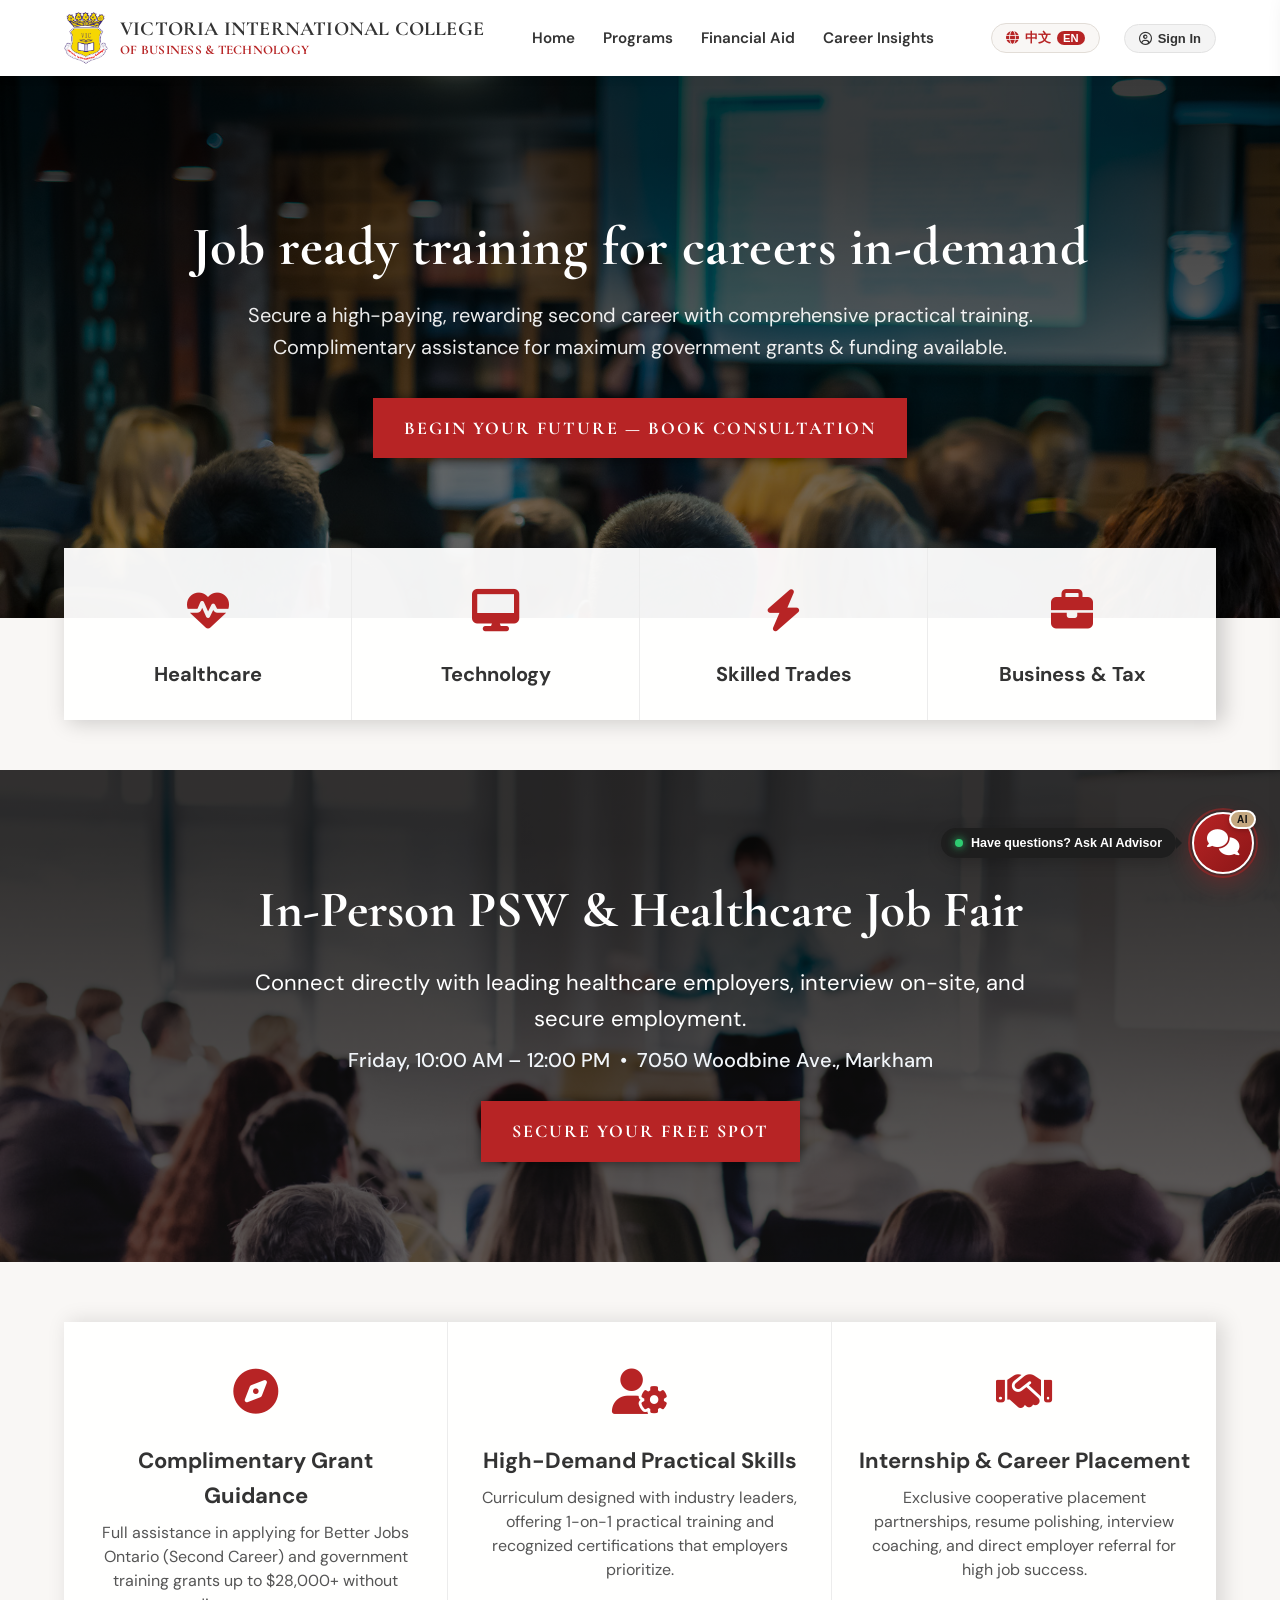
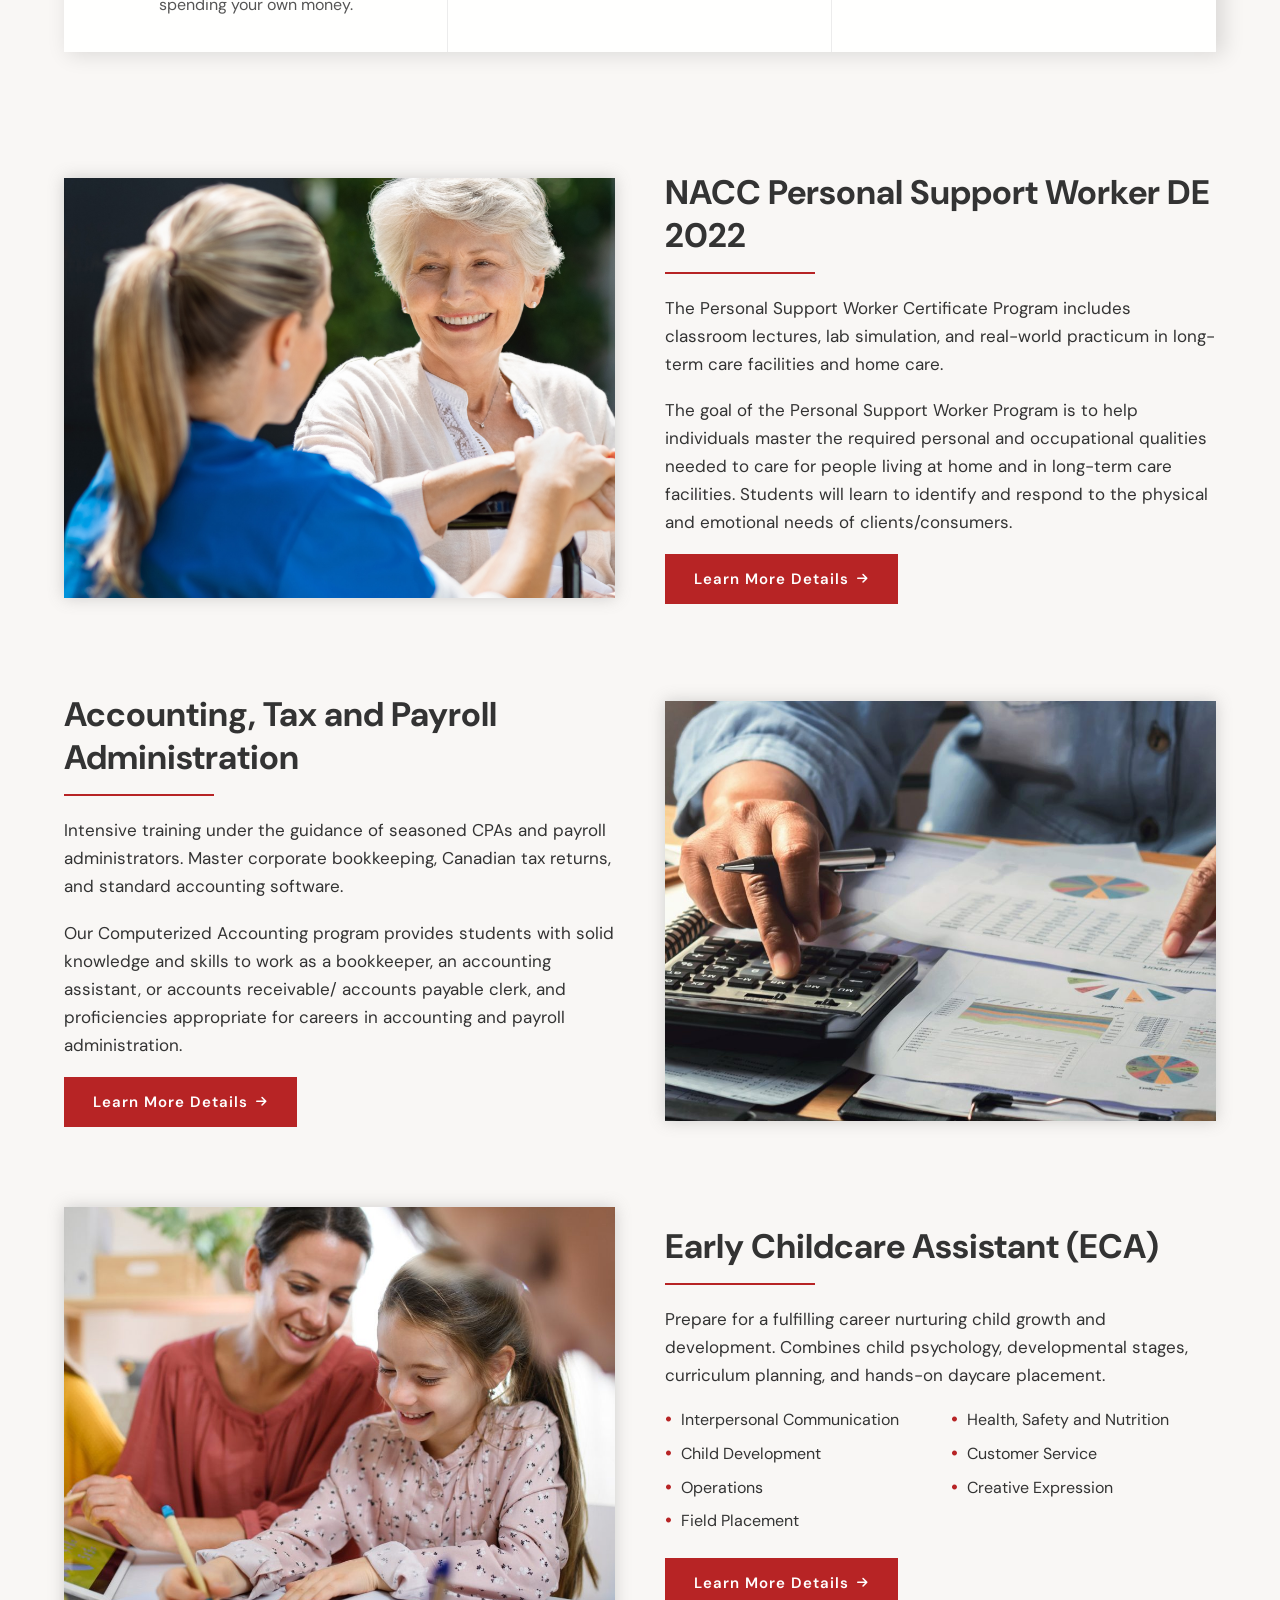
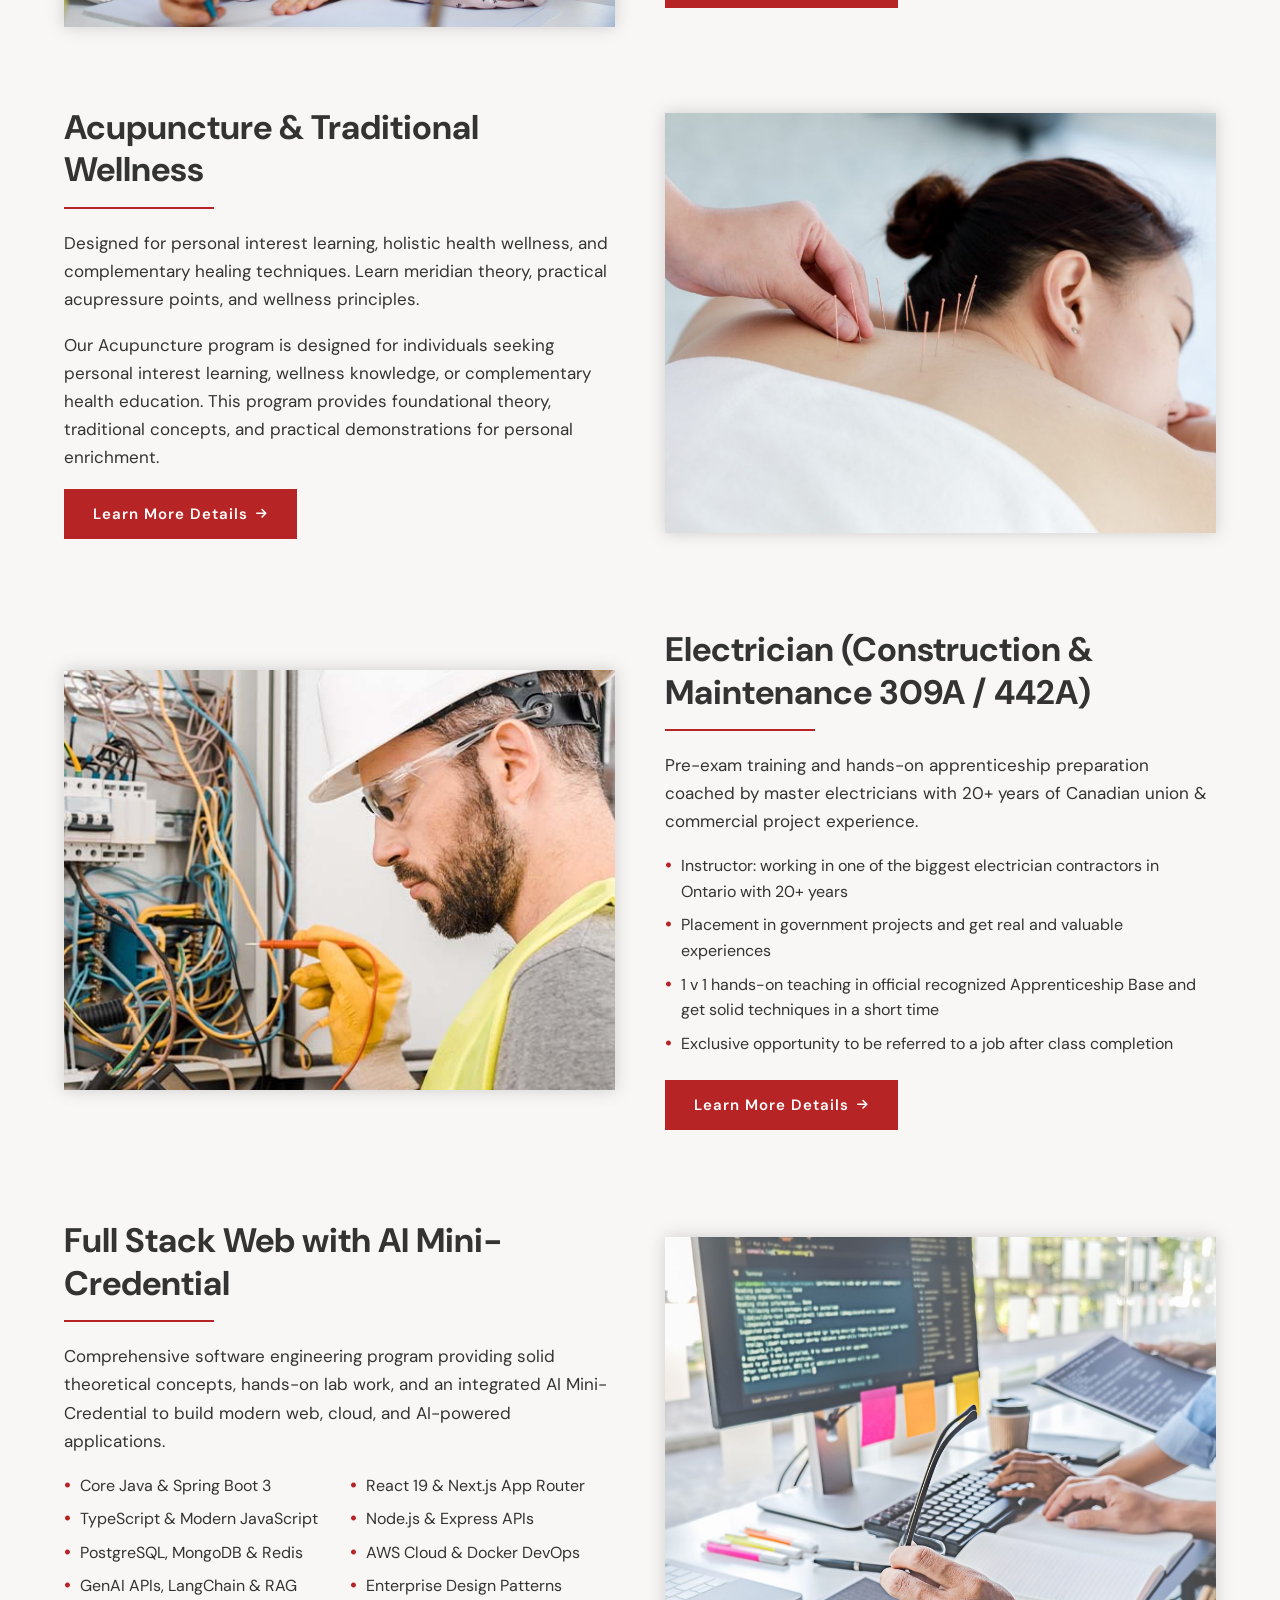
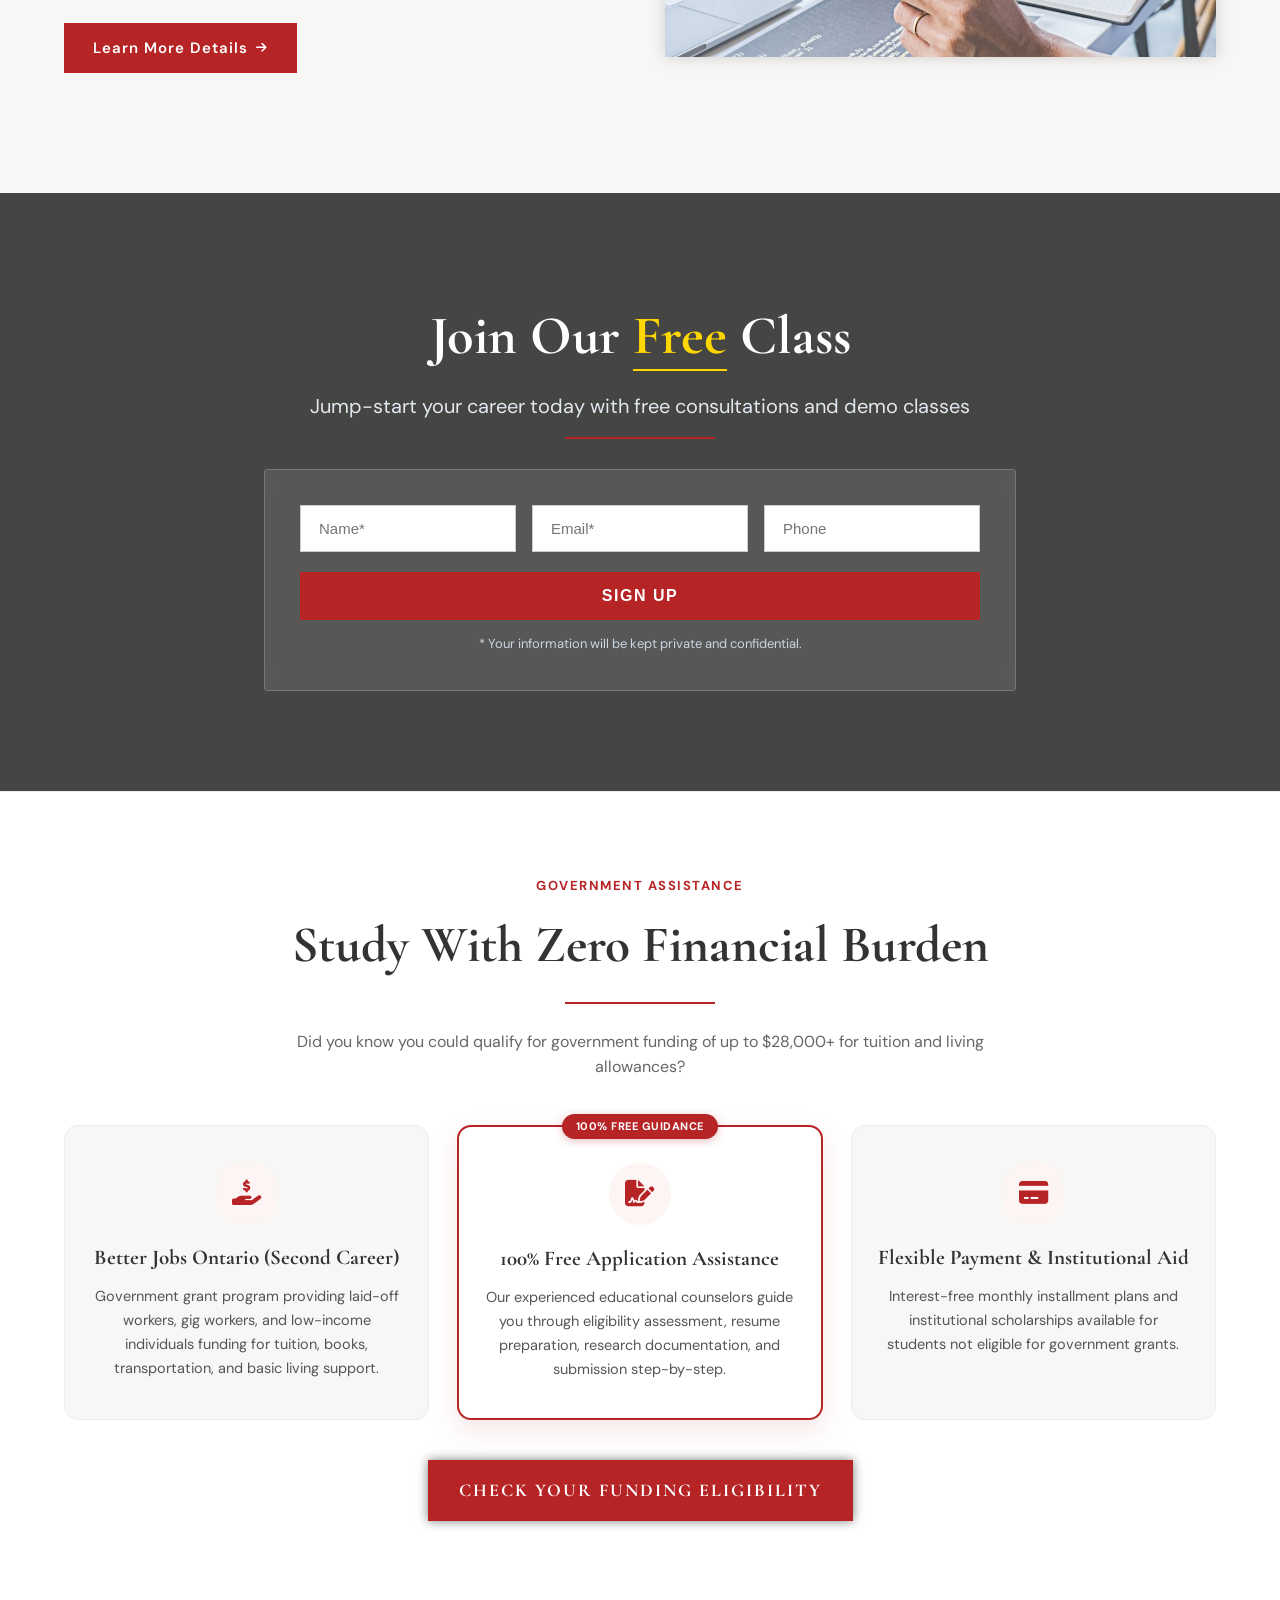
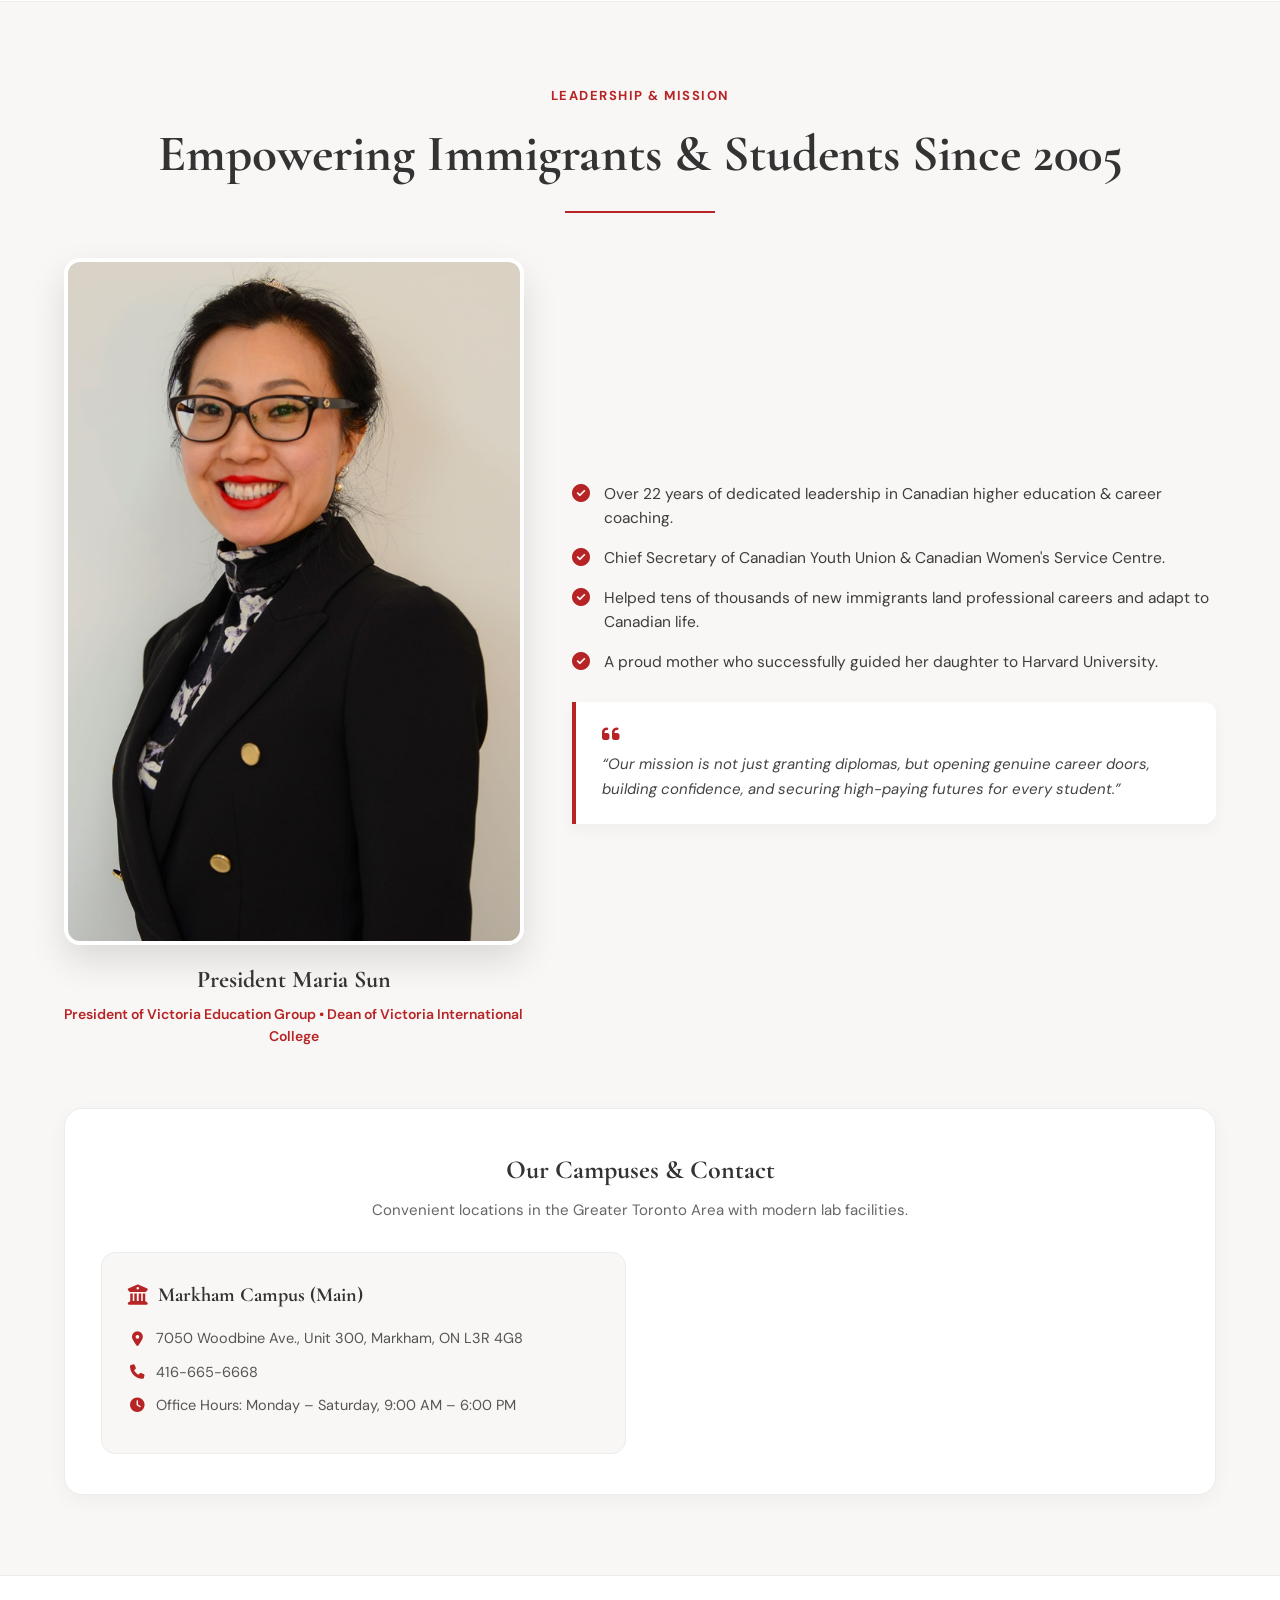
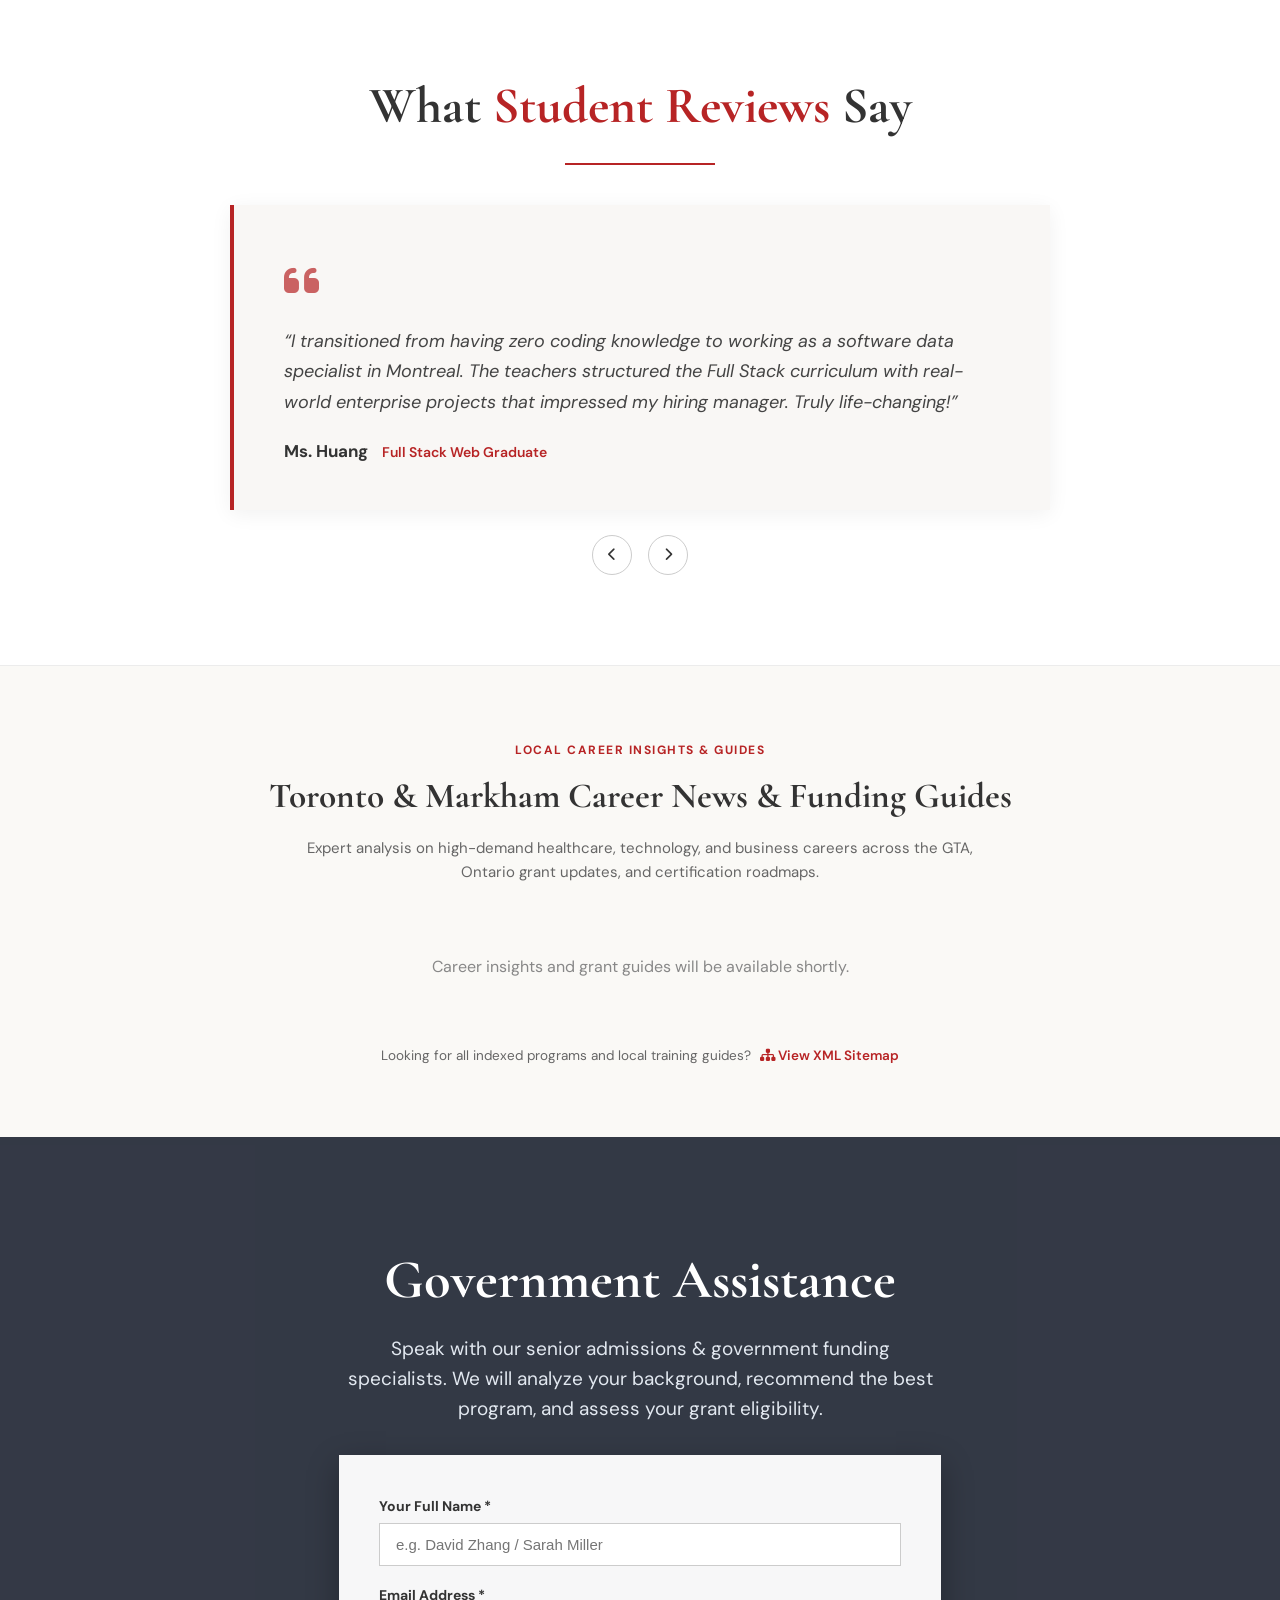
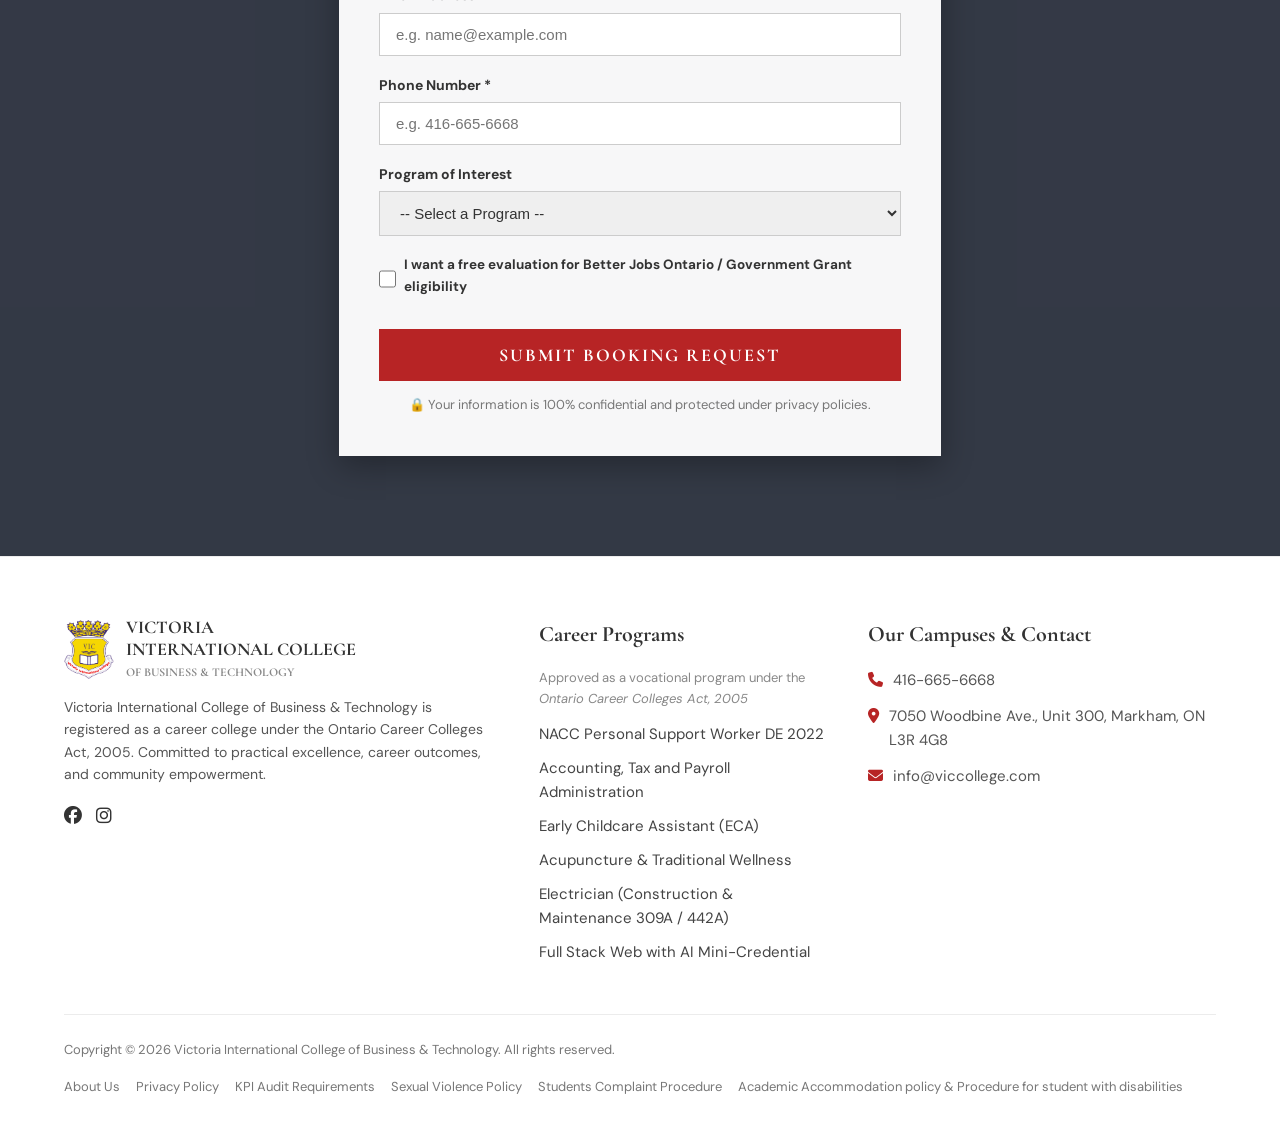
==== commit 9246f607: "make the header cleaner" ====
--- a/index.html
+++ b/index.html
@@ -33,9 +33,6 @@
       <nav class="main-nav-list">
         <div class="main-nav-item">
           <a href="#home" class="main-nav-link" data-i18n="nav_home">Home</a>
-        </div>
-        <div class="main-nav-item">
-          <a href="#about" class="main-nav-link" data-i18n="nav_about">About</a>
         </div>
         <div class="main-nav-item">
           <a href="#programs" class="main-nav-link" data-i18n="nav_programs">Programs <i class="fa-solid fa-angle-down"
@@ -59,10 +56,6 @@
 
       <!-- Social Icons & Lang Switcher -->
       <div class="nav-social-icons">
-        <a href="https://www.instagram.com/vic.college/?utm_medium=copy_link" target="_blank" rel="noopener"><i
-            class="fa-brands fa-instagram"></i></a>
-        <a href="https://www.facebook.com/profile.php?id=100078023242504" target="_blank" rel="noopener"><i
-            class="fa-brands fa-facebook"></i></a>
         <button type="button" class="lang-switcher-vic js-lang-toggle desktop-only" style="margin-left: 10px;"
           aria-label="Toggle language">
           <i class="fa-solid fa-globe"></i>
@@ -103,7 +96,6 @@
 
     <nav class="mobile-nav-links">
       <a href="#home" data-i18n="nav_home">Home</a>
-      <a href="#about" data-i18n="nav_about">About</a>
       <a href="#programs" data-i18n="nav_programs">Programs</a>
       <a href="#financial-aid" data-i18n="nav_aid">Financial Aid</a>
       <a href="#articles" data-i18n="nav_articles">Career Insights</a>
@@ -624,9 +616,9 @@
           <p class="footer-reg-statement" data-i18n="footer_desc">Registered as a career college under the <i>Ontario
               Career Colleges Act, 2005</i>.</p>
           <div class="footer-socials">
-            <a href="https://www.facebook.com/VictoriaCollegeVICBT" target="_blank" rel="noopener"><i
+            <a href="https://www.facebook.com/profile.php?id=100078023242504" target="_blank" rel="noopener" aria-label="Facebook"><i
                 class="fa-brands fa-facebook"></i></a>
-            <a href="https://www.instagram.com/vic.college/?utm_medium=copy_link" target="_blank" rel="noopener"><i
+            <a href="https://www.instagram.com/vic.college/?utm_medium=copy_link" target="_blank" rel="noopener" aria-label="Instagram"><i
                 class="fa-brands fa-instagram"></i></a>
           </div>
         </div>
@@ -671,6 +663,7 @@
         <span data-i18n="footer_copyright">Copyright © 2026 VICTORIA INTERNATIONAL COLLEGE OF BUSINESS &amp;
           TECHNOLOGY</span>
         <div class="footer-policy-links">
+          <a href="#about" data-i18n="nav_about">About Us</a>
           <a href="privacy-policy.html" data-i18n="footer_policy_privacy">Privacy Policy</a>
           <a href="kpi-audit-requirements.html" data-i18n="footer_policy_kpi">KPI Audit Requirements</a>
           <a href="sexual-violence-policy.html" data-i18n="footer_policy_sexual">Sexual Violence Policy</a>
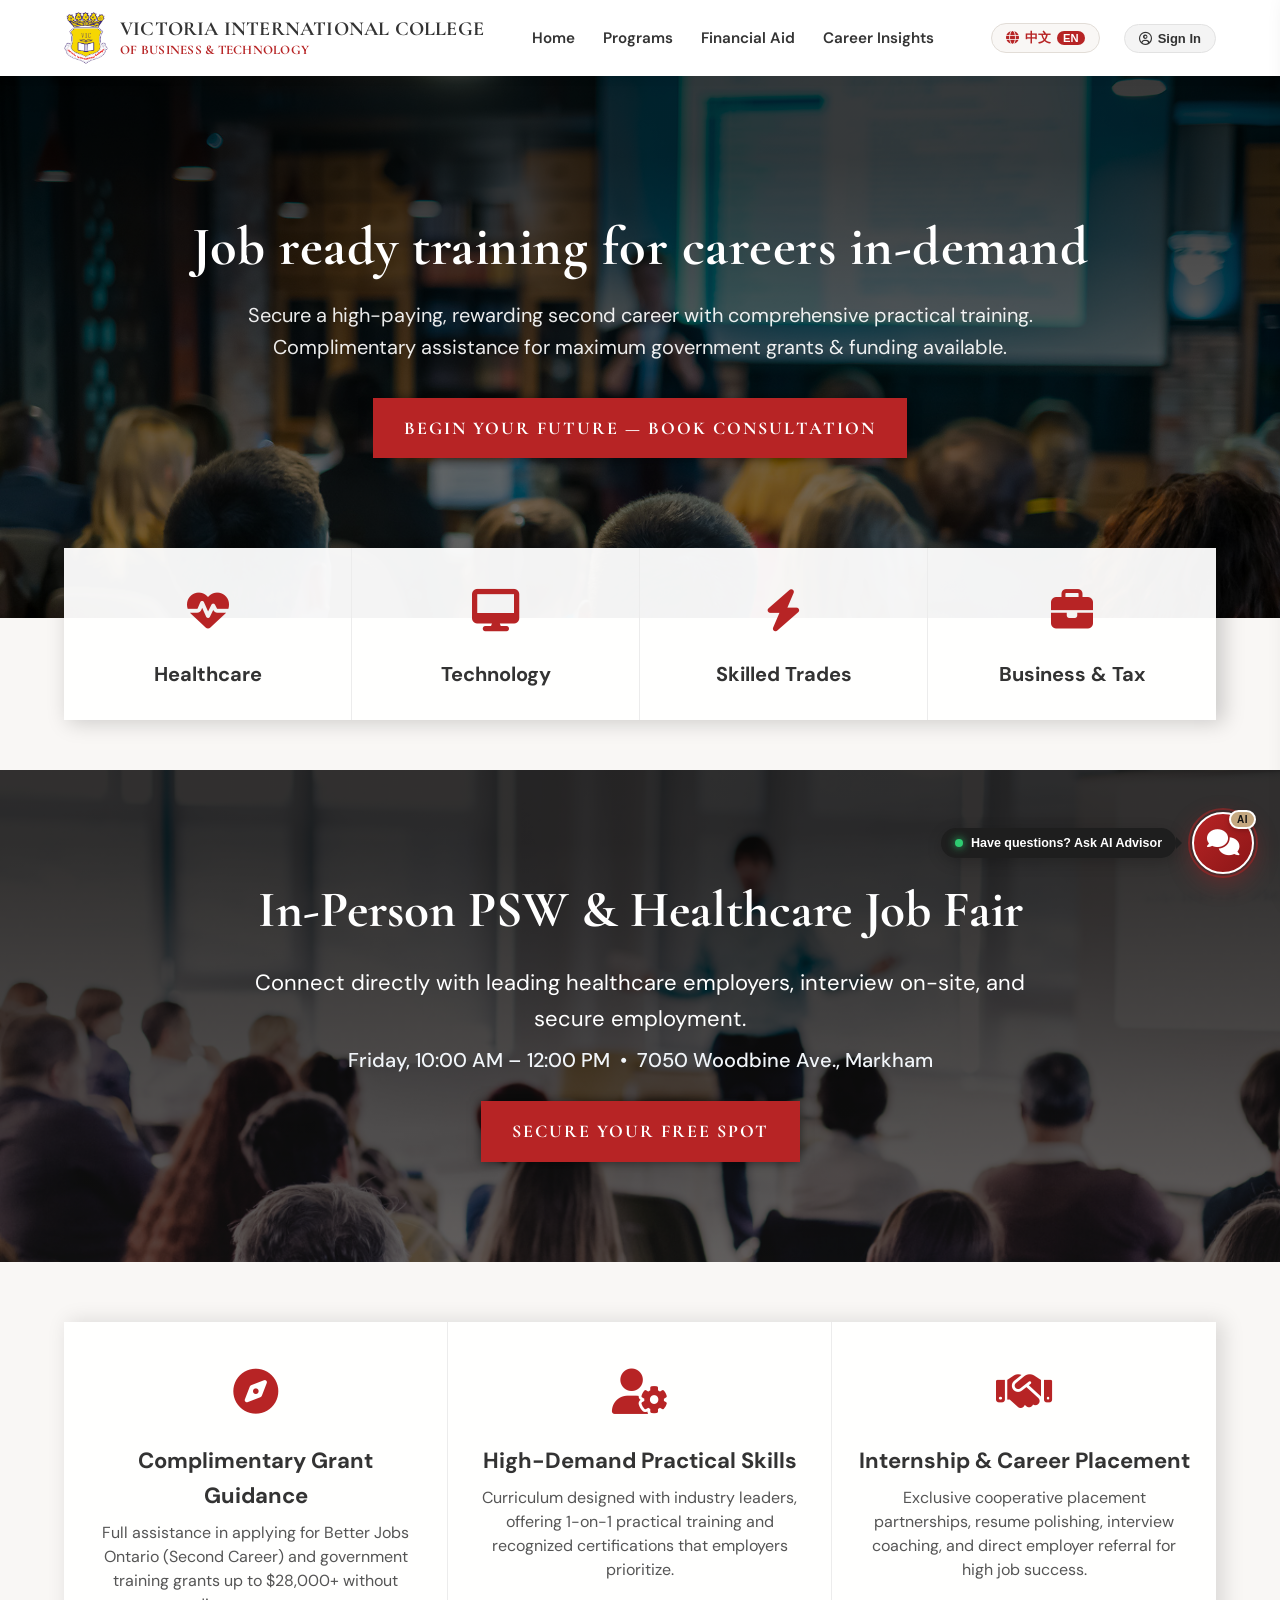
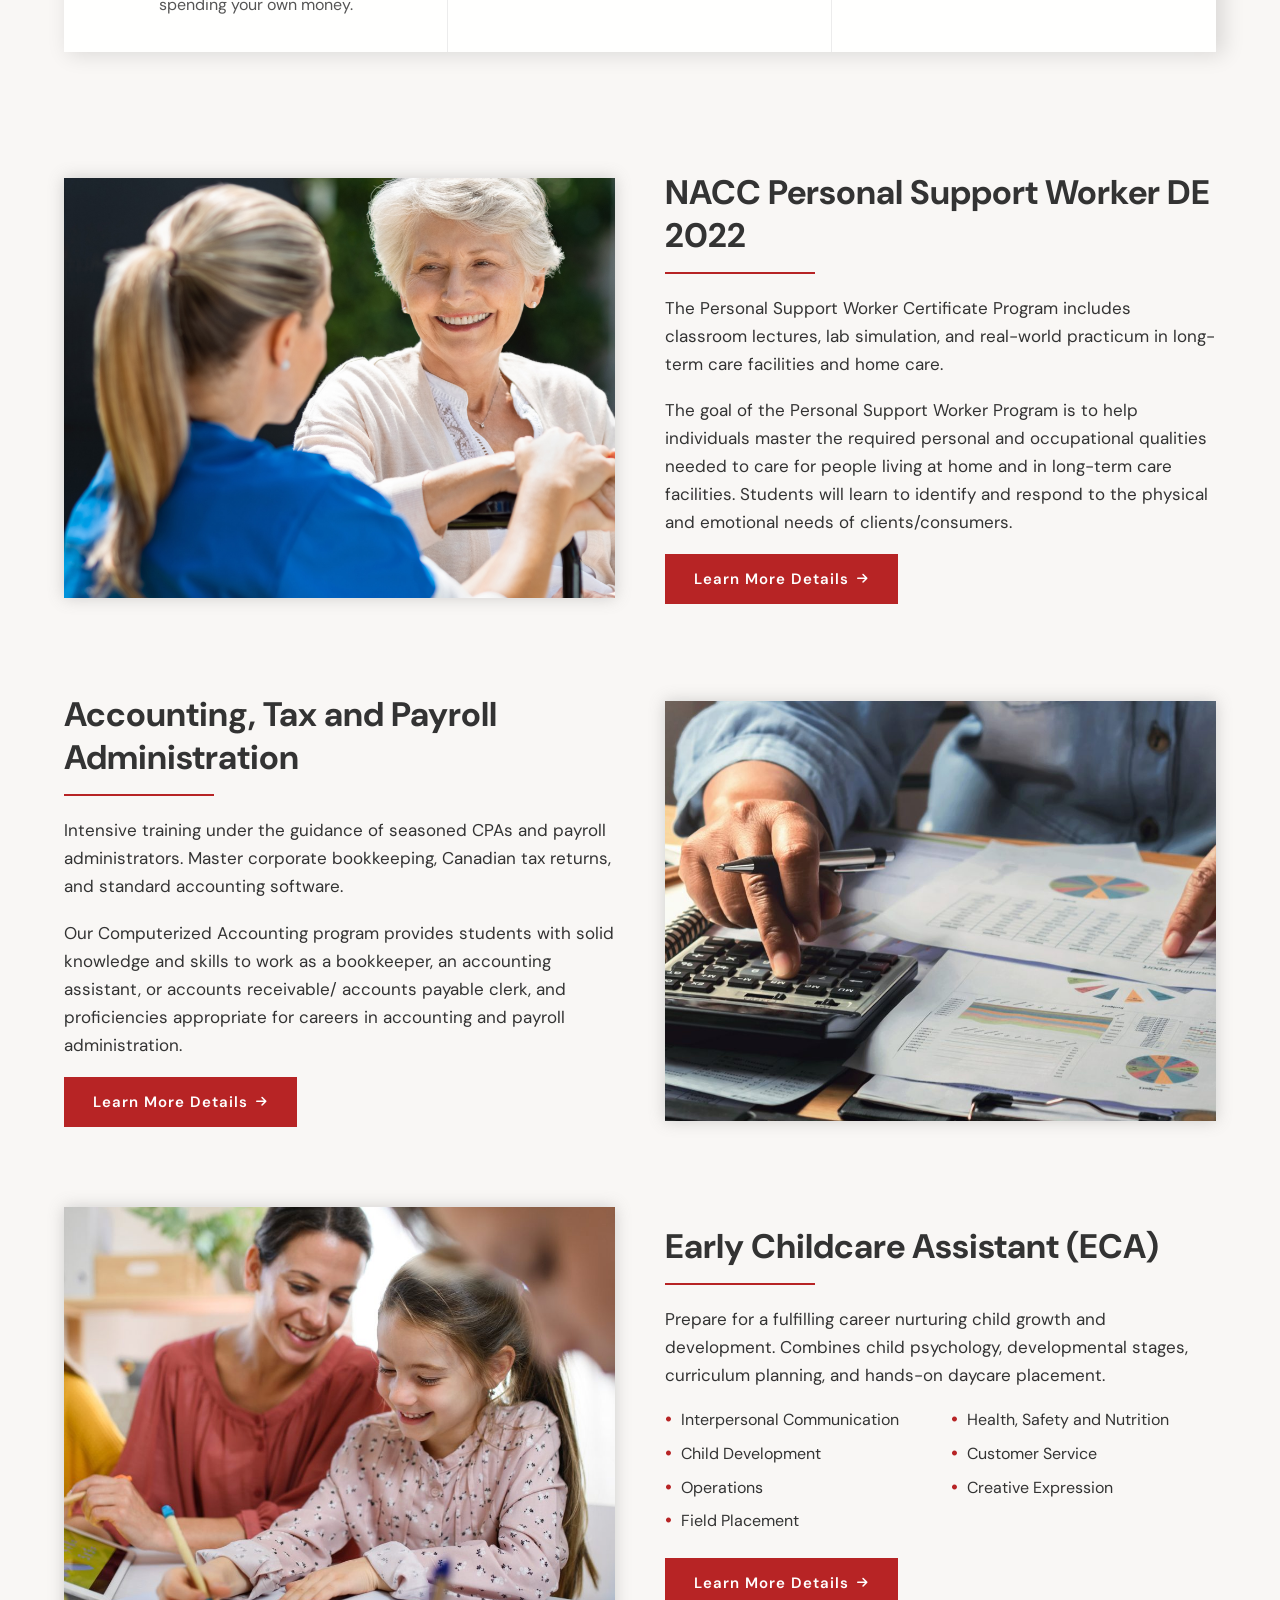
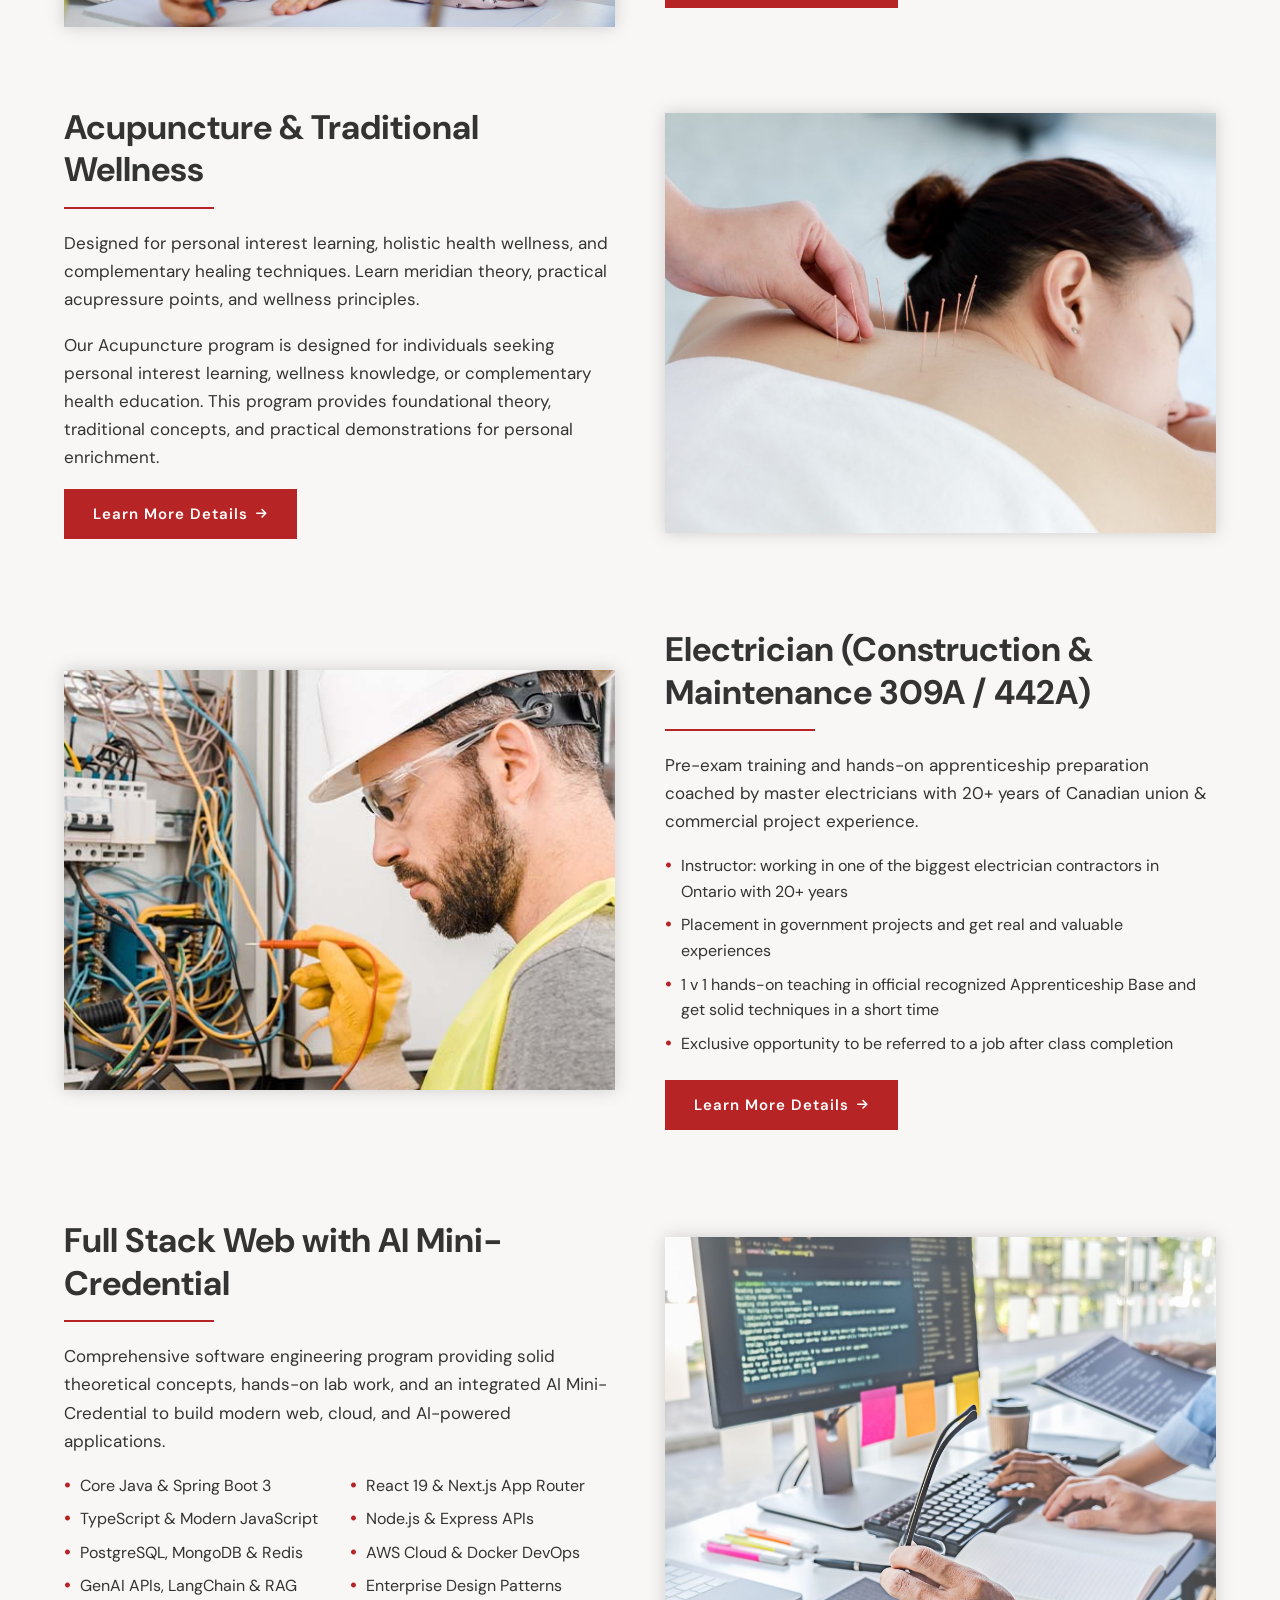
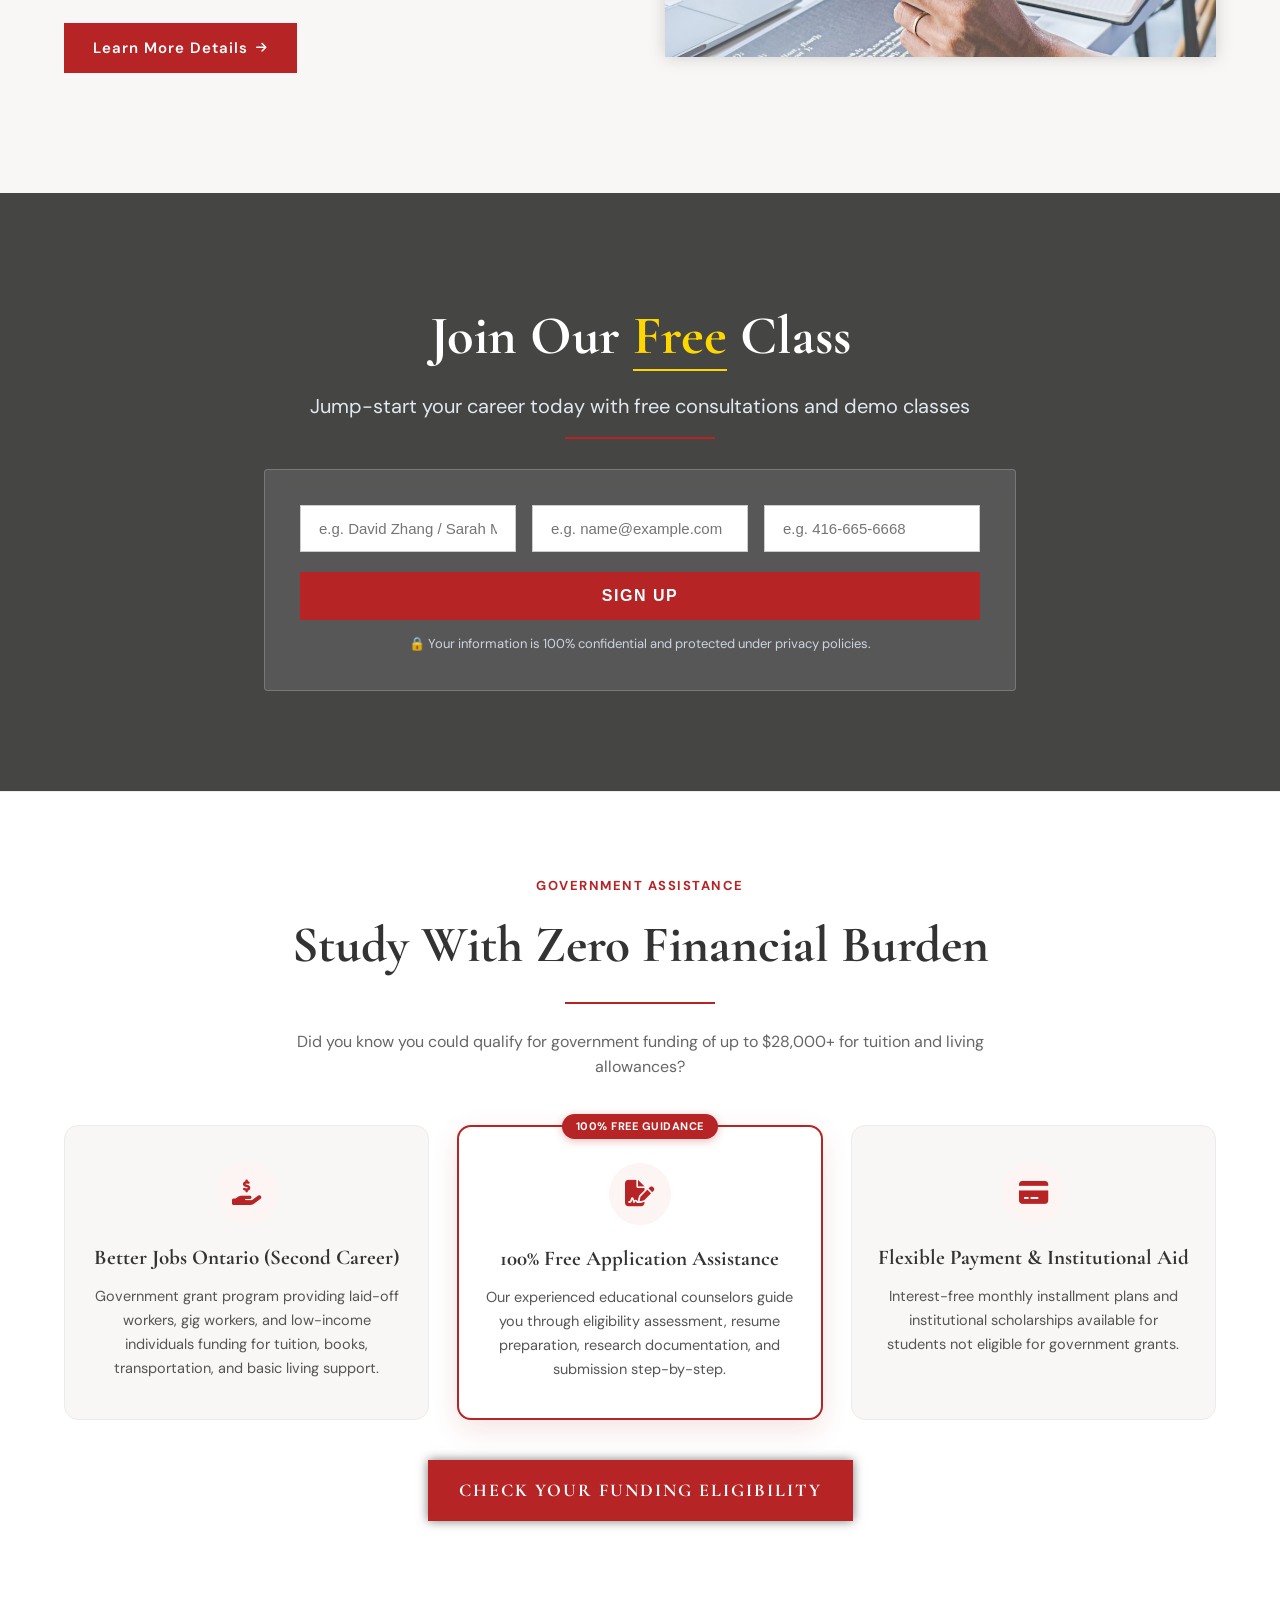
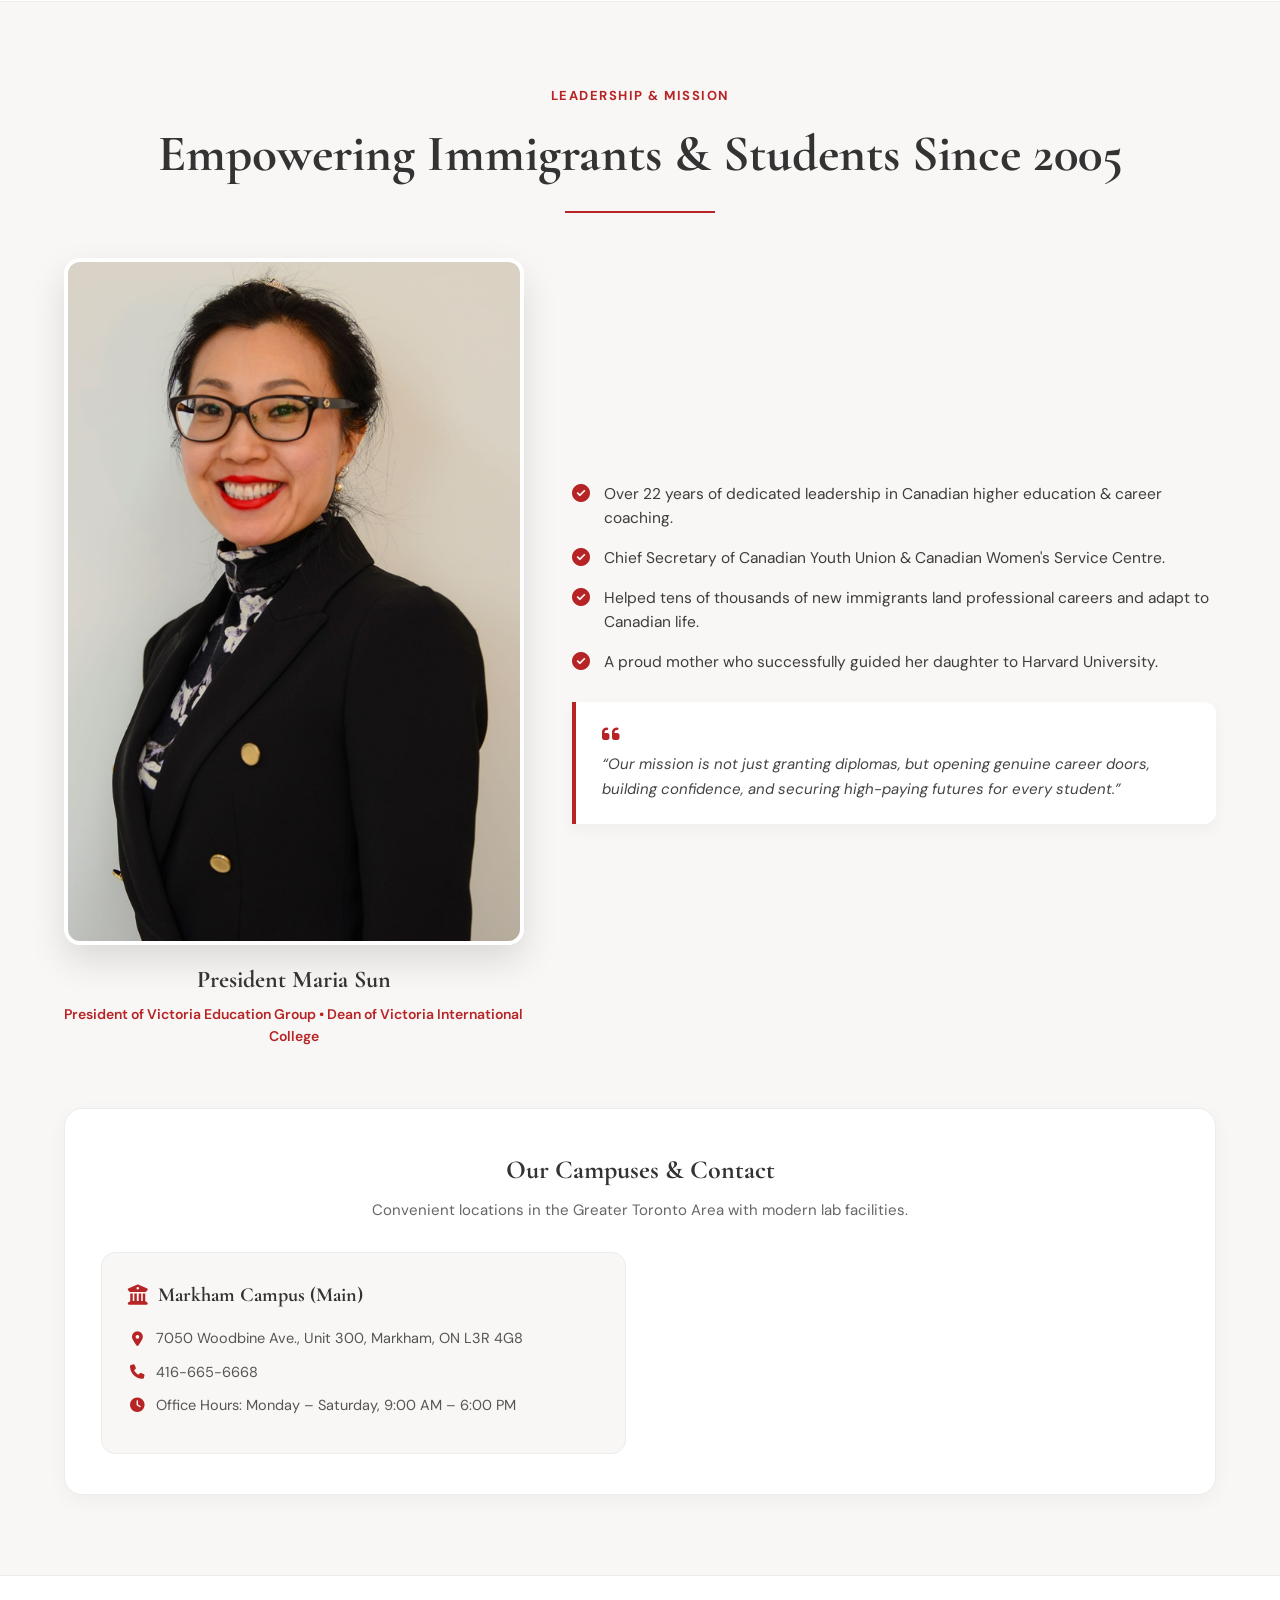
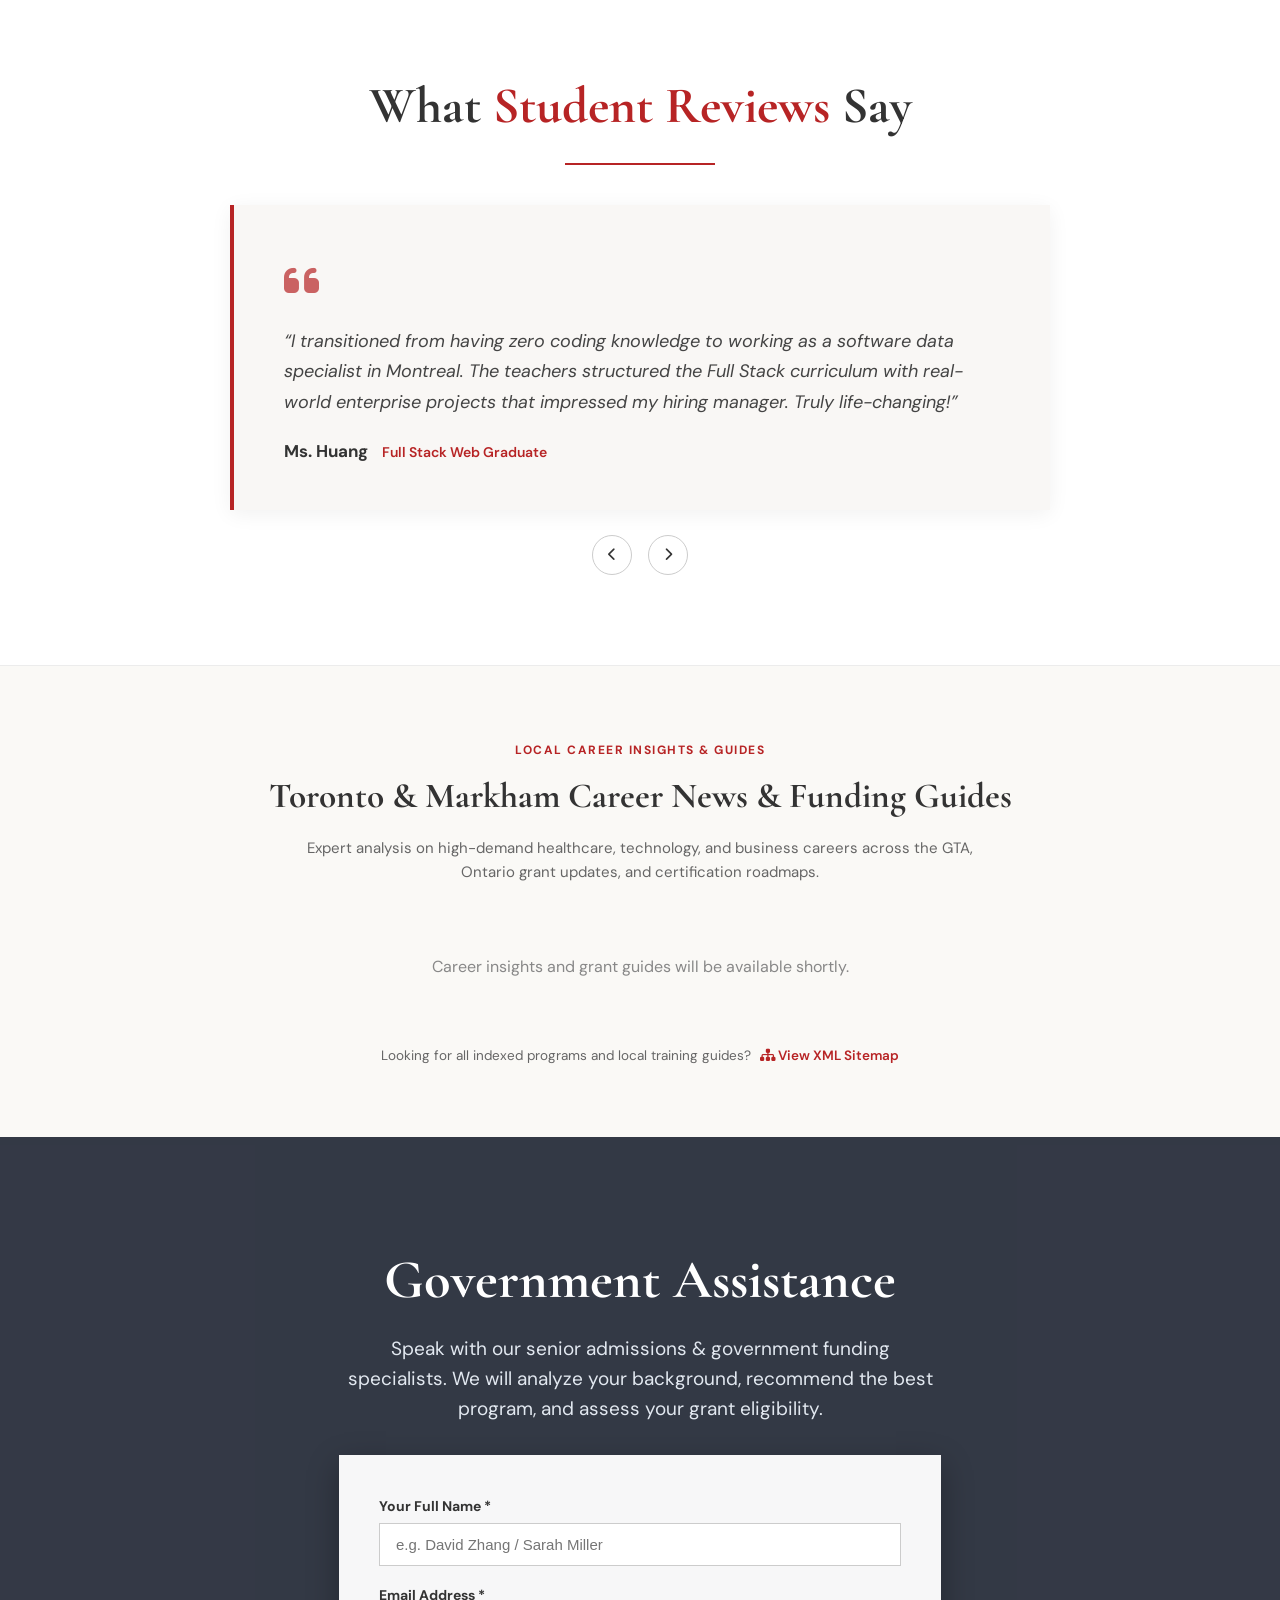
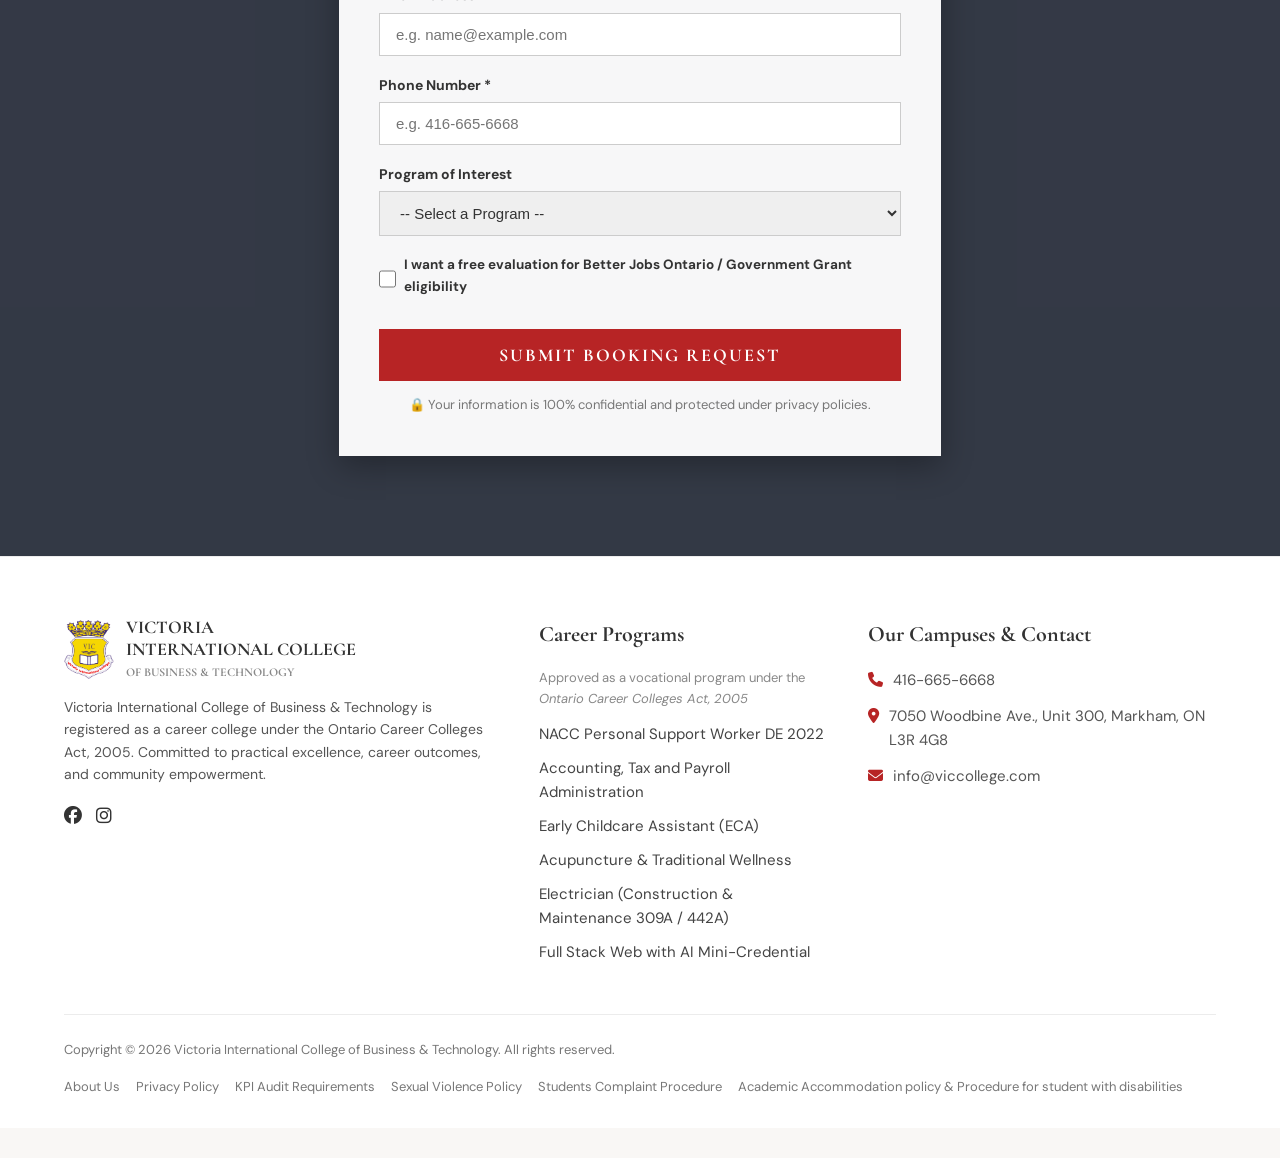
==== commit b6eb1233: "Add istemap auto update and make all articles, seo, knoledge base google able" ====
--- a/index.html
+++ b/index.html
@@ -78,7 +78,7 @@
   <div class="mobile-nav-drawer">
     <div class="mobile-drawer-header">
       <div class="logo-text">
-        <h1 style="font-size: 1rem; font-family: var(--font-serif);">VICTORIA COLLEGE</h1>
+        <h1 style="font-size: 1rem; font-family: var(--font-serif);">VICTORIA INTERNATIONAL COLLEGE</h1>
       </div>
       <button type="button" class="mobile-drawer-close" aria-label="Close navigation menu">
         <i class="fa-solid fa-xmark"></i>
@@ -352,15 +352,17 @@
 
       <!-- MetForm -->
       <div class="metform-box">
-        <form id="free-class-form"
-          onsubmit="event.preventDefault(); alert(currentLanguage === 'zh' ? '预约成功！顾问将尽快与您联系。' : 'Sign up successful! Our advisor will contact you soon.');">
+        <form id="free-class-form">
           <div class="metform-grid">
-            <input type="text" class="metform-input" placeholder="Name*" required>
-            <input type="email" class="metform-input" placeholder="Email*" required>
-            <input type="tel" class="metform-input" placeholder="Phone" required>
-          </div>
-          <button type="submit" class="metform-submit-btn">Sign up</button>
-          <p class="metform-privacy-note">* Your information will be kept private and confidential.</p>
+            <input type="text" id="free-class-name" class="metform-input" placeholder="Name*" data-i18n-ph="form_name_placeholder" required>
+            <input type="email" id="free-class-email" class="metform-input" placeholder="Email*" data-i18n-ph="form_email_placeholder" required>
+            <input type="tel" id="free-class-phone" class="metform-input" placeholder="Phone" data-i18n-ph="form_phone_placeholder" required>
+          </div>
+          <button type="submit" id="free-class-submit-btn" class="metform-submit-btn">
+            <span data-i18n="form_signup_btn">Sign up</span>
+          </button>
+          <div id="free-class-feedback" style="display: none; margin-top: 15px; padding: 12px; border-radius: 6px; font-size: 14px; text-align: center;"></div>
+          <p class="metform-privacy-note" data-i18n="form_privacy_note">* Your information will be kept private and confidential.</p>
         </form>
       </div>
     </div>
--- a/css/admin.css
+++ b/css/admin.css
@@ -170,36 +170,45 @@
 /* Tabs Bar */
 .admin-tabs-bar {
   display: flex;
+  flex-wrap: wrap;
   gap: 8px;
   border-bottom: 2px solid #E5E7EB;
   margin-bottom: 24px;
-  overflow-x: auto;
+  padding-bottom: 12px;
 }
 
 .admin-tab-btn {
-  background: none;
-  border: none;
-  padding: 12px 18px;
-  font-size: 14px;
-  font-weight: 600;
-  color: #6B7280;
-  cursor: pointer;
-  display: flex;
+  background: #F8FAFC;
+  border: 1px solid #E2E8F0;
+  border-radius: 8px;
+  padding: 10px 16px;
+  font-size: 13.5px;
+  font-weight: 600;
+  color: #475569;
+  cursor: pointer;
+  display: inline-flex;
   align-items: center;
   gap: 8px;
-  border-bottom: 3px solid transparent;
-  margin-bottom: -2px;
   transition: all 0.2s ease;
   white-space: nowrap;
 }
 
 .admin-tab-btn:hover {
   color: var(--vic-red);
+  background: #FEE2E2;
+  border-color: #FECACA;
 }
 
 .admin-tab-btn.active {
-  color: var(--vic-red);
-  border-bottom-color: var(--vic-red);
+  color: #FFFFFF;
+  background: var(--vic-red);
+  border-color: var(--vic-red);
+  box-shadow: 0 2px 8px rgba(183, 36, 37, 0.25);
+}
+
+.admin-tab-btn.active #badge-leads-count {
+  background: #FFFFFF !important;
+  color: var(--vic-red) !important;
 }
 
 /* Tab Contents */
@@ -1272,4 +1281,34 @@
   cursor: not-allowed;
 }
 
-
+/* Dynamic Merge Tag Chips in Settings & Email Composer */
+.tag-chip-btn {
+  display: inline-flex;
+  align-items: center;
+  gap: 4px;
+  background: #f1f5f9;
+  color: #334155;
+  border: 1px solid #cbd5e1;
+  border-radius: 4px;
+  font-family: ui-monospace, SFMono-Regular, Menlo, Monaco, Consolas, monospace;
+  font-size: 11.5px;
+  font-weight: 600;
+  padding: 3px 7px;
+  cursor: pointer;
+  transition: all 0.15s ease;
+  user-select: none;
+}
+
+.tag-chip-btn:hover {
+  background: #e0e7ff;
+  color: #3730a3;
+  border-color: #a5b4fc;
+  transform: translateY(-1px);
+}
+
+.tag-chip-btn:active {
+  transform: translateY(0);
+}
+
+
+
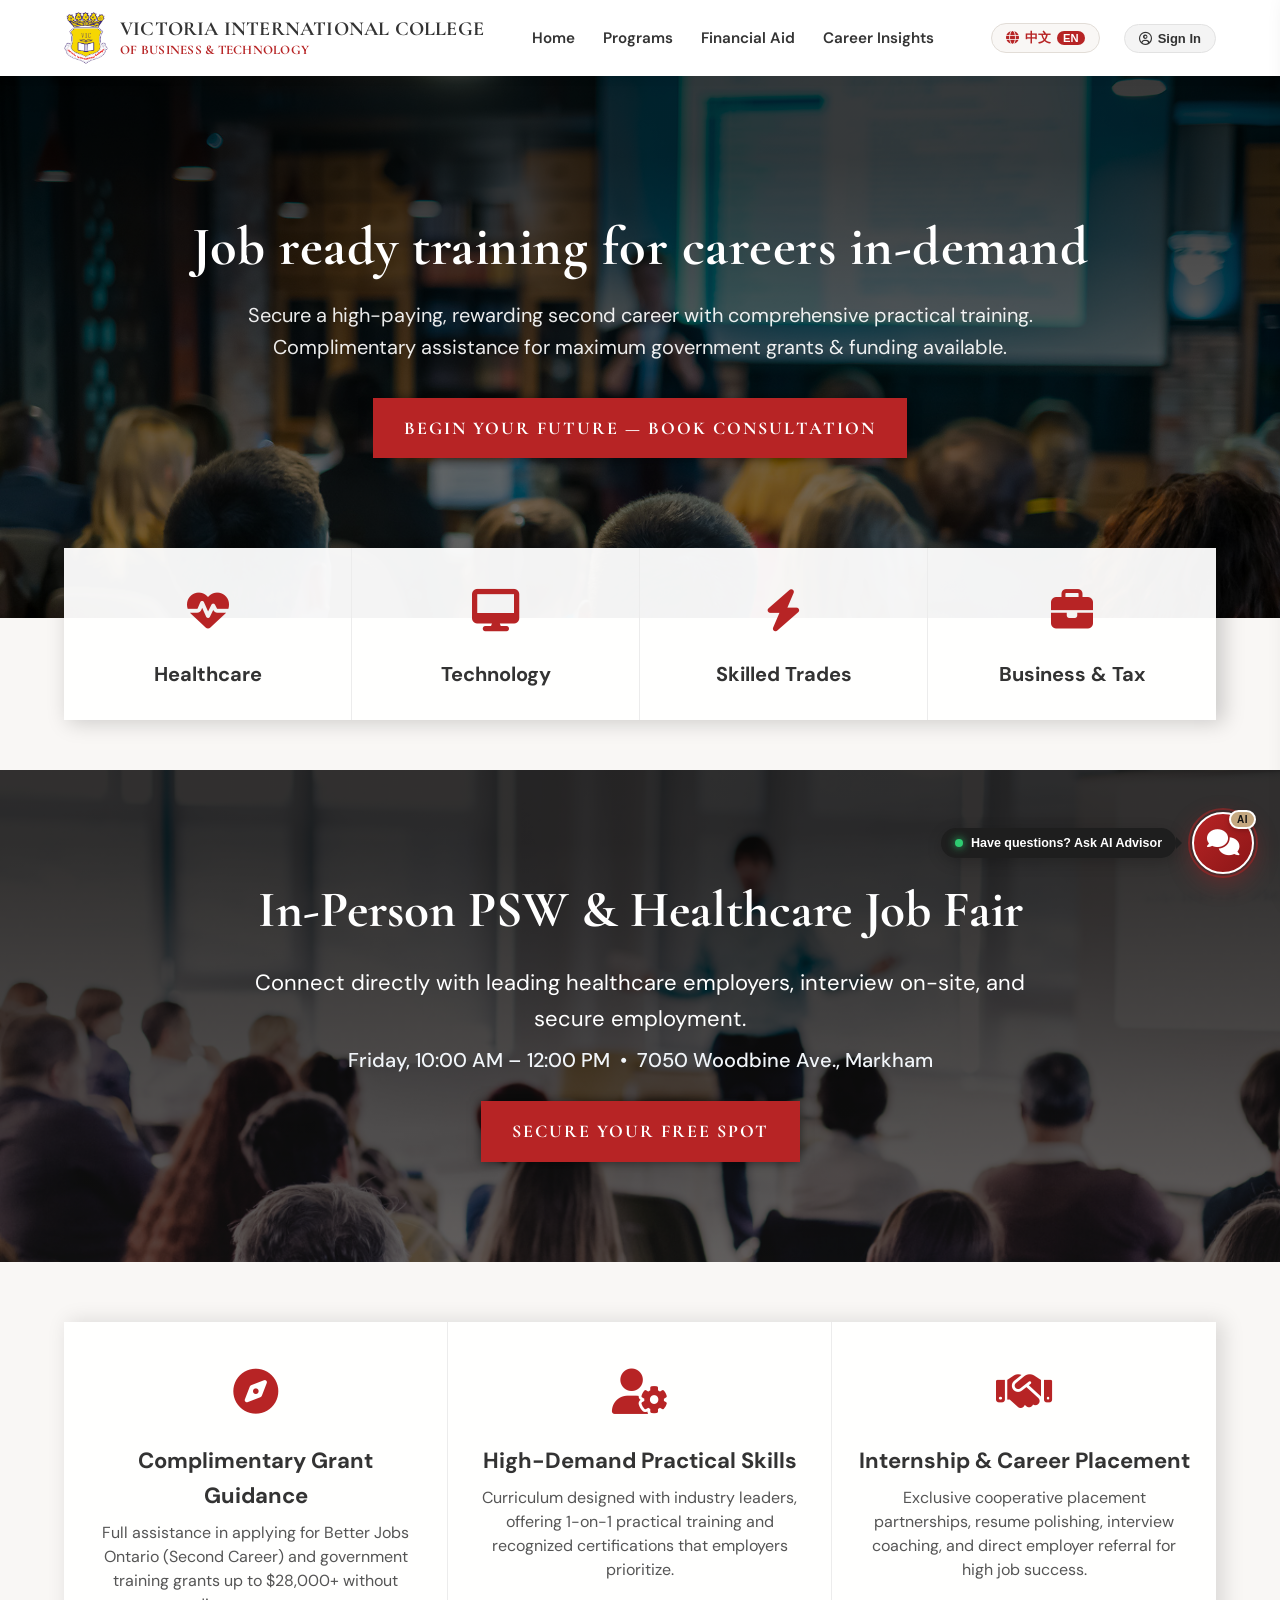
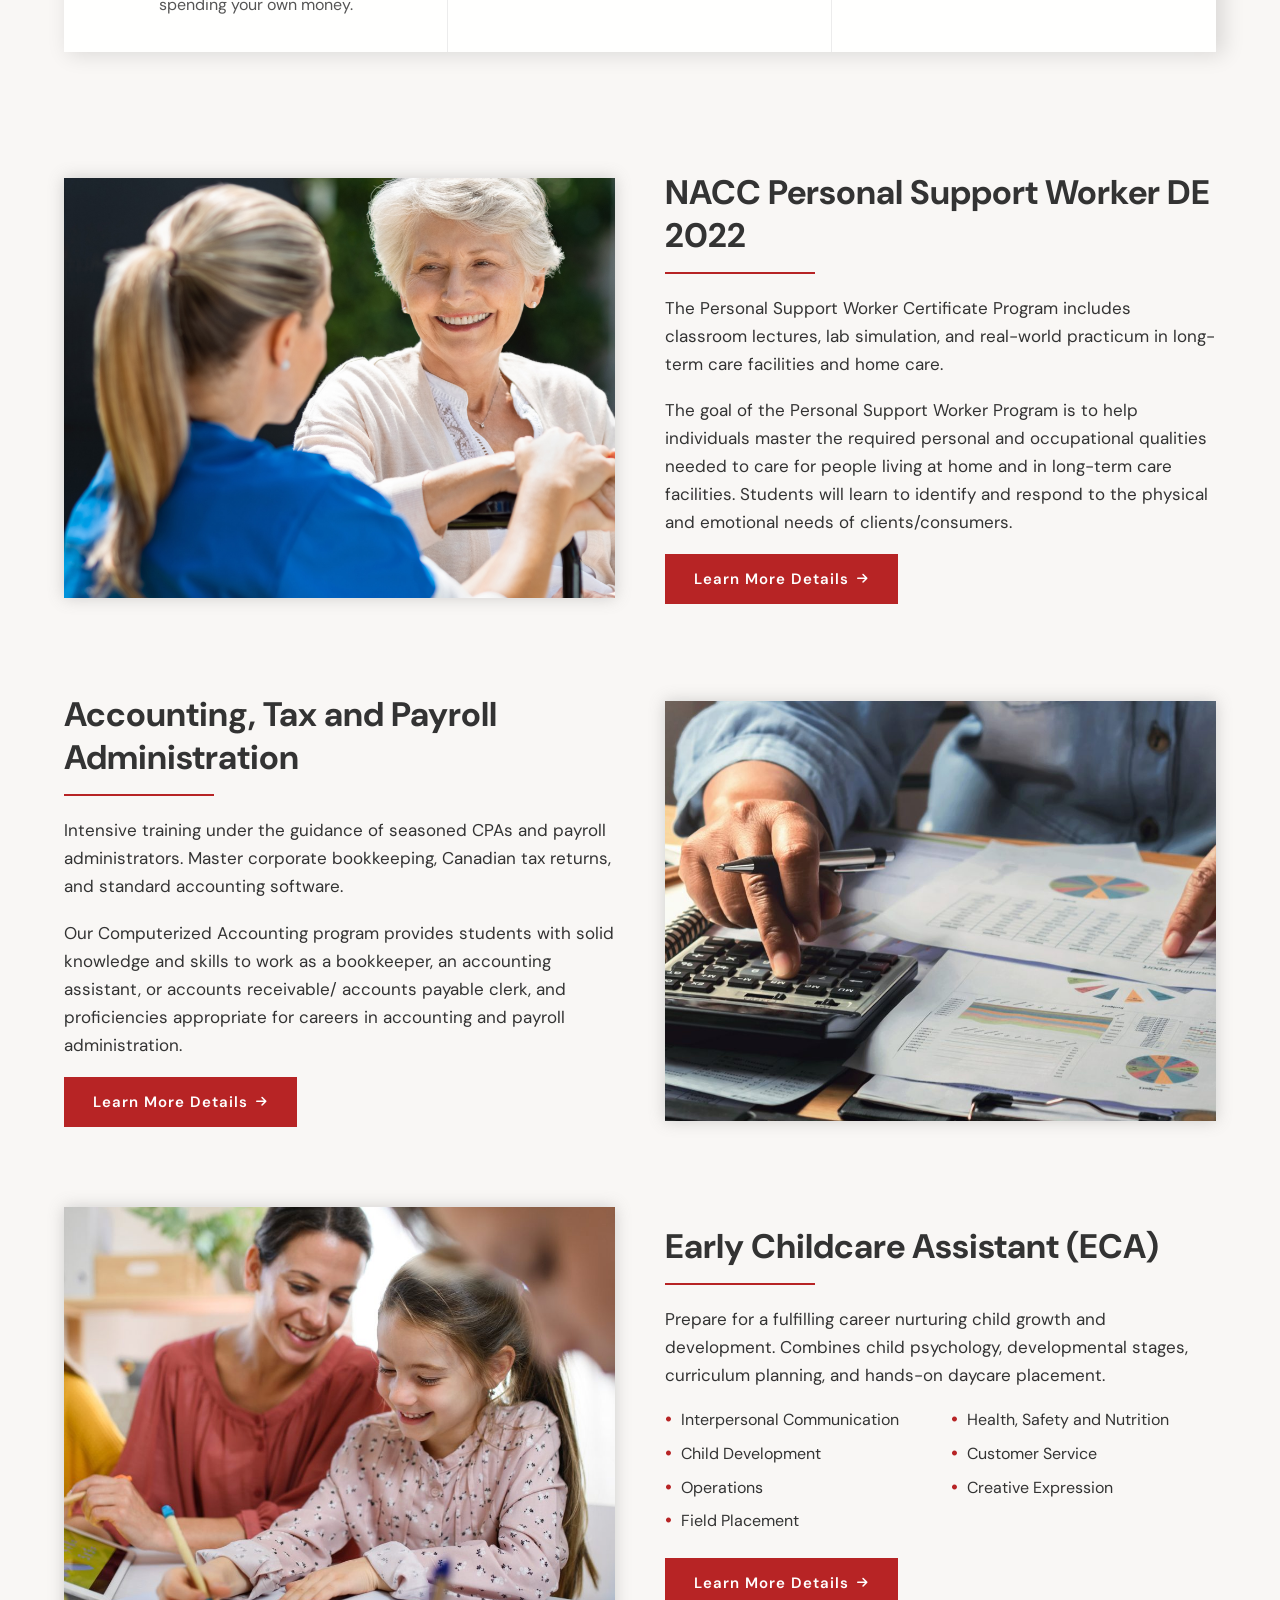
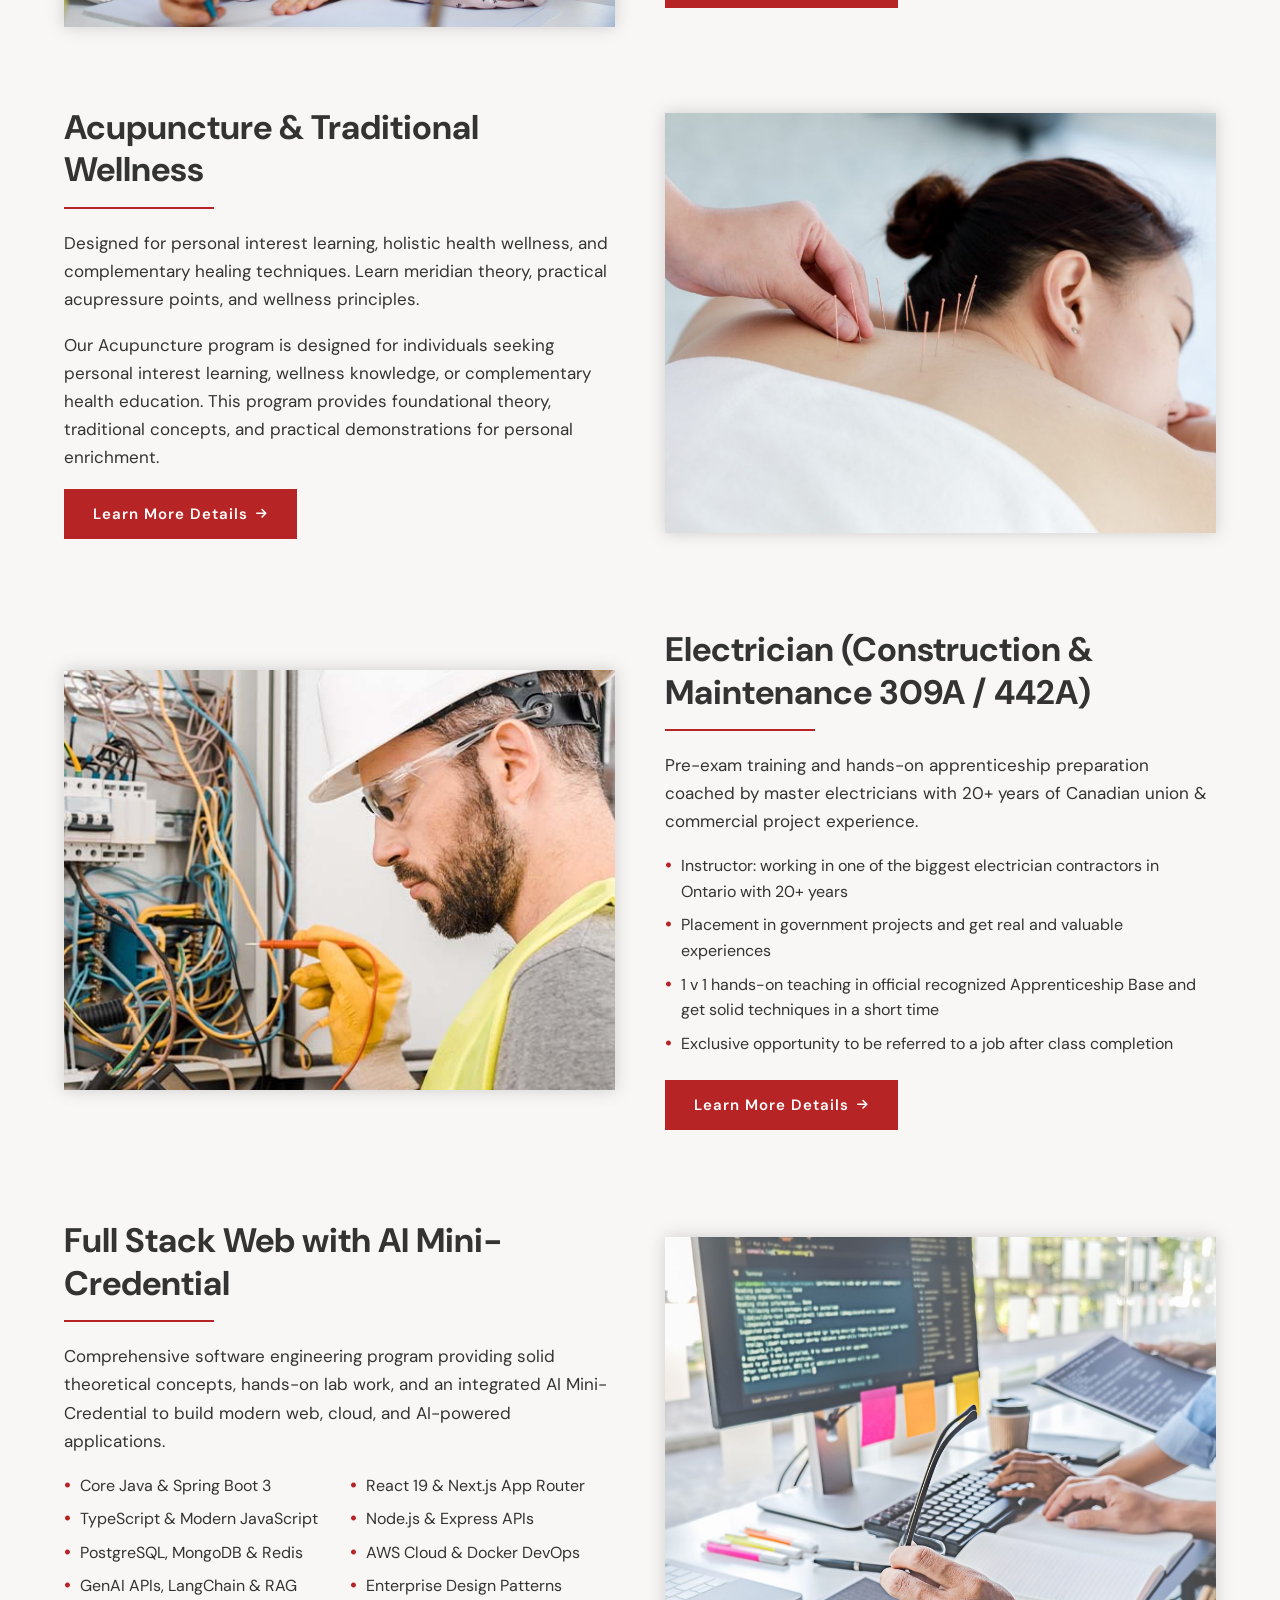
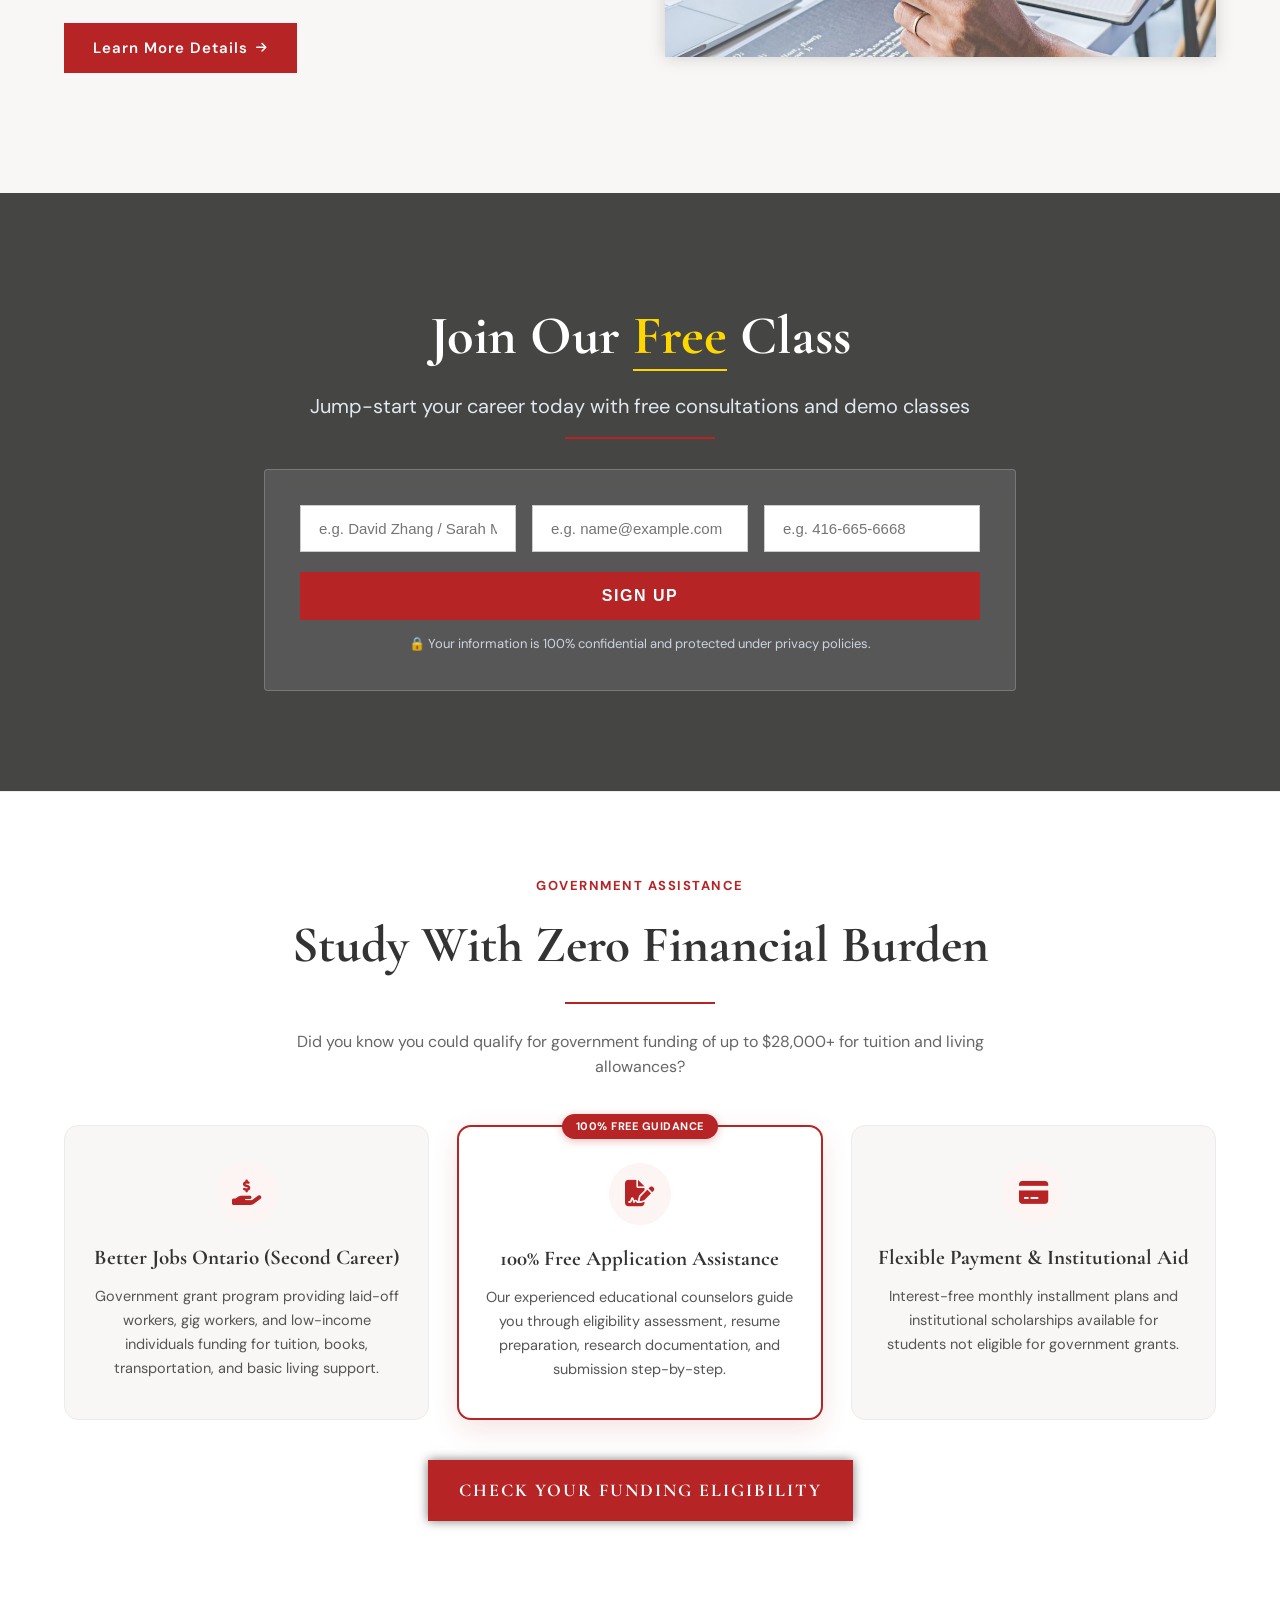
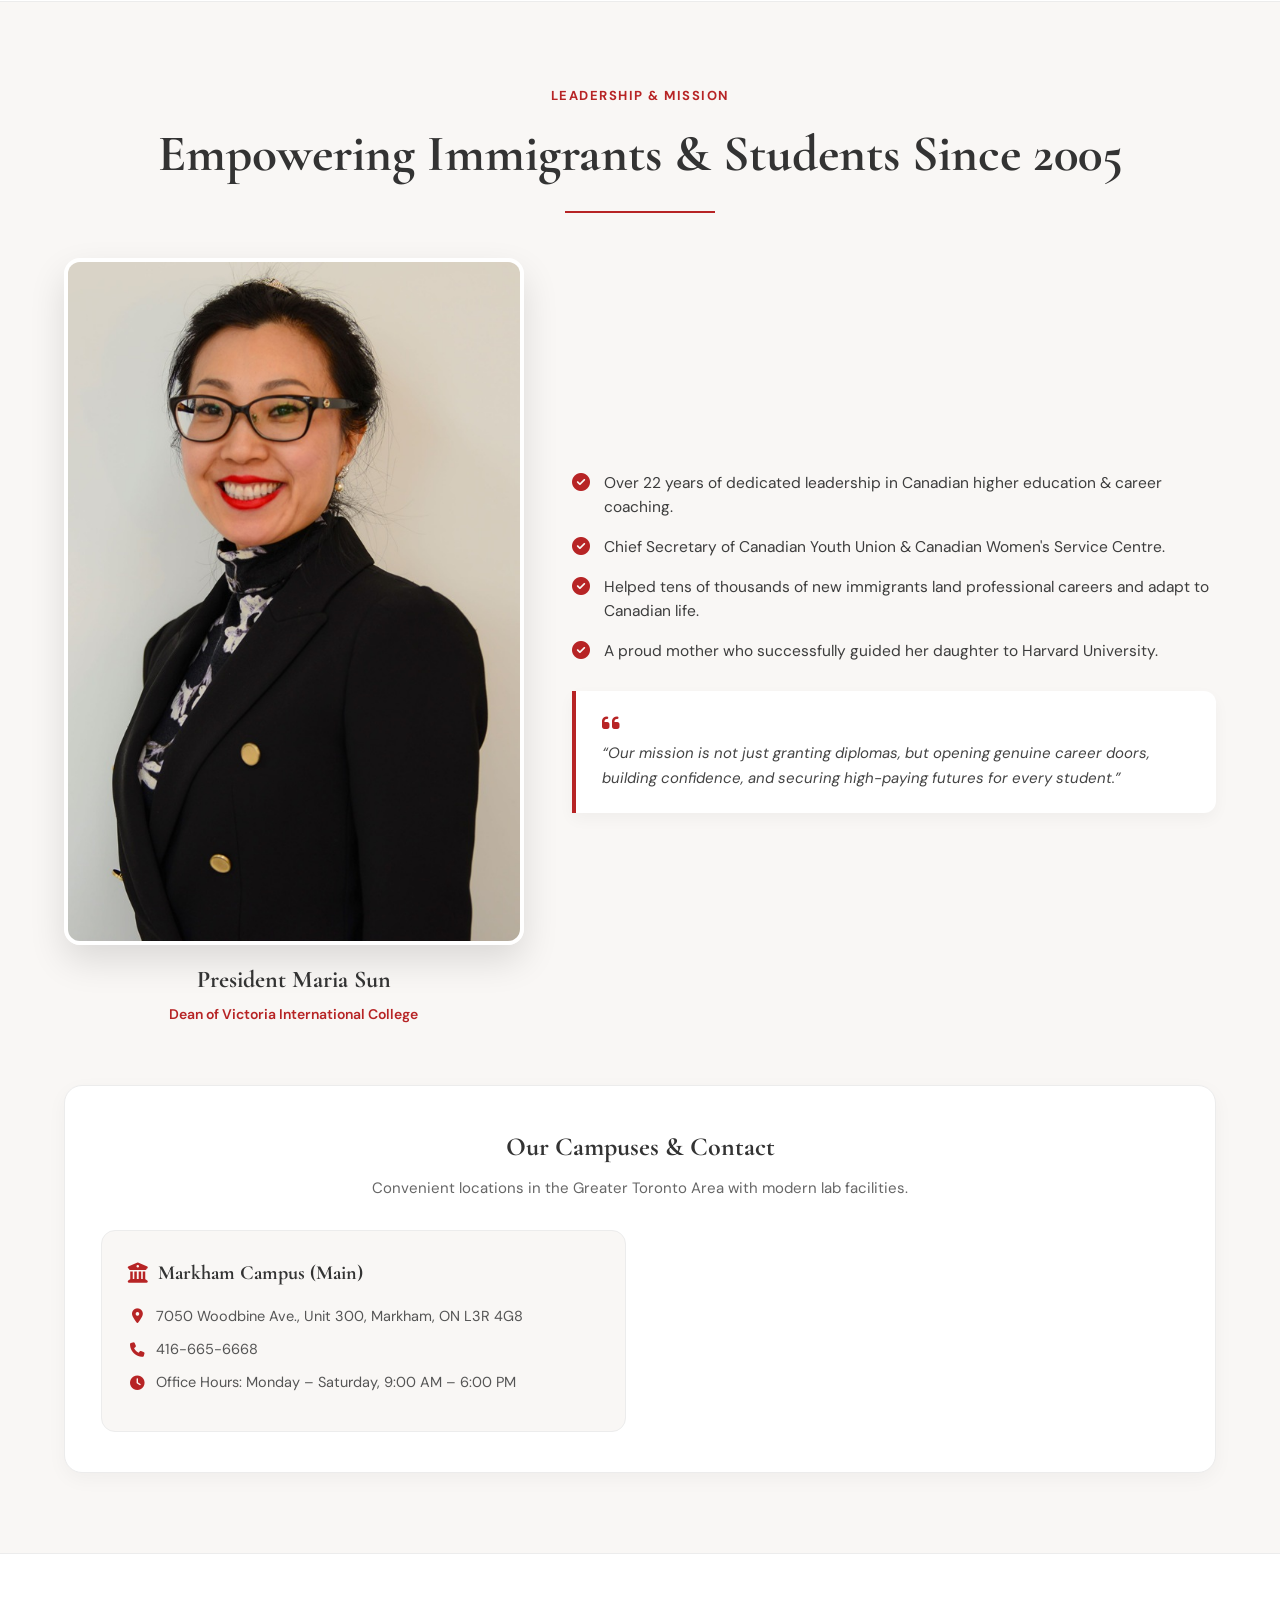
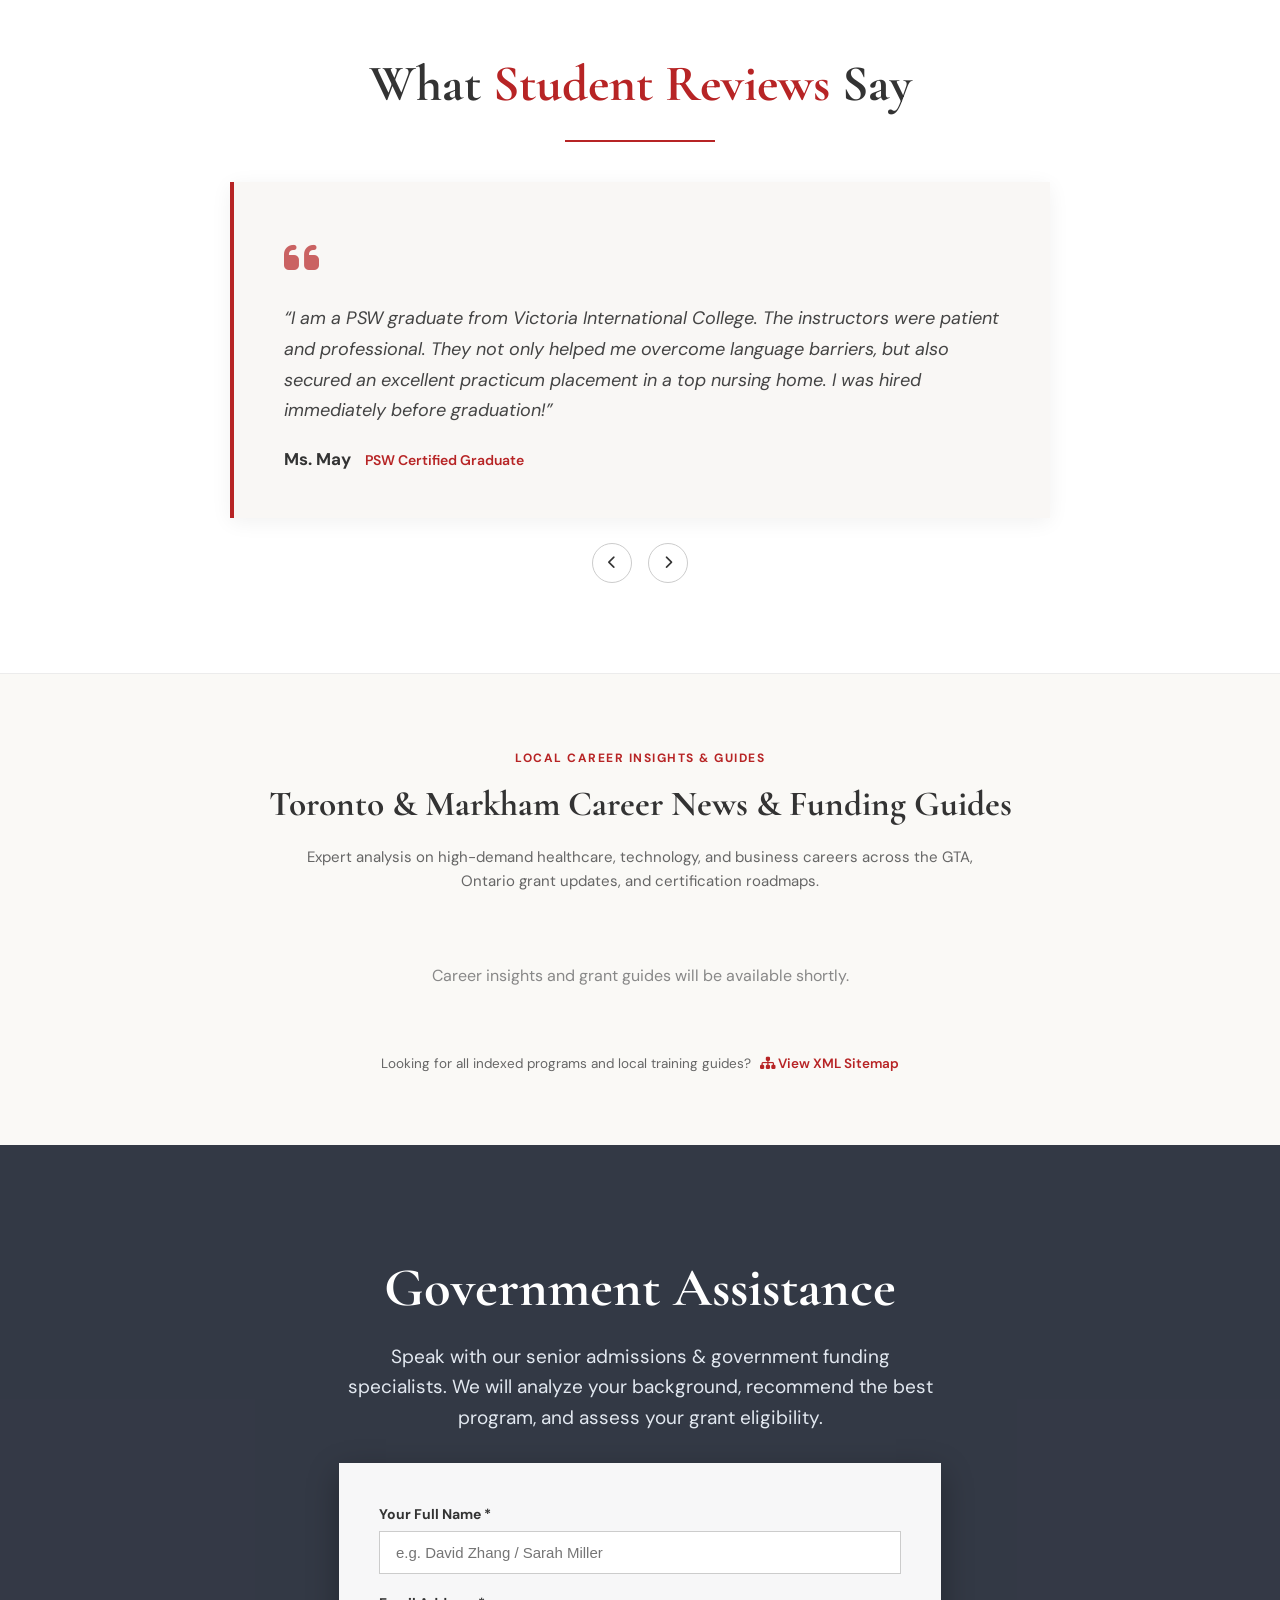
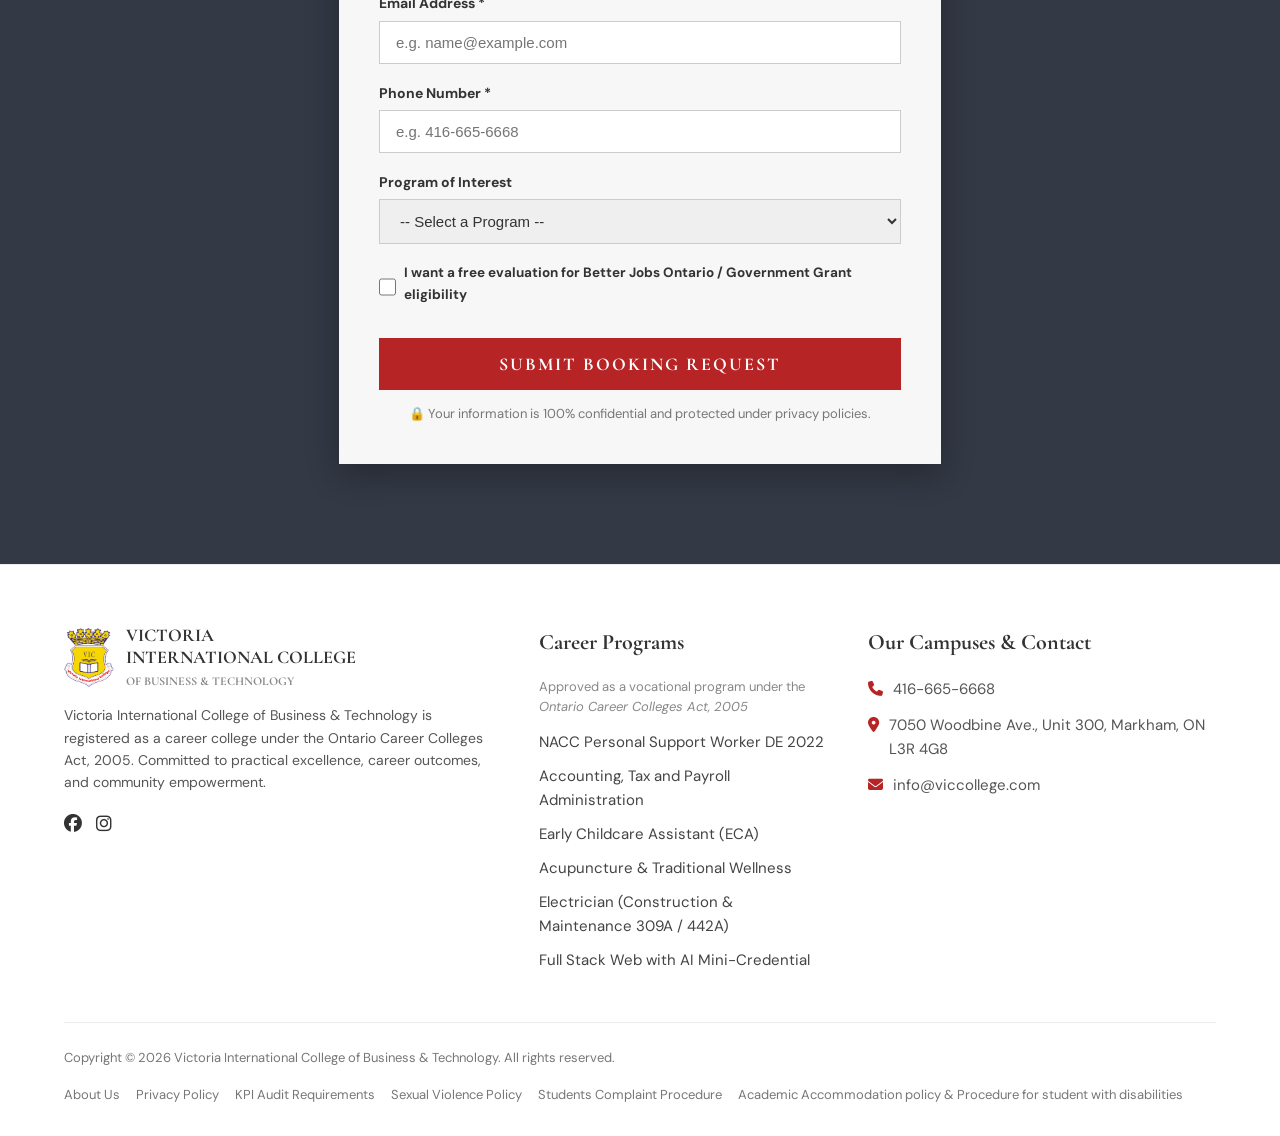
==== commit f3007336: "add GPT search and make some change for text" ====
--- a/index.html
+++ b/index.html
@@ -9,10 +9,102 @@
     content="Secure A High-Paying Second Career Without Spending Your Own Money. Highest grant amounts available, check with us.">
   <link rel="icon" href="images/favicon.gif" sizes="32x32">
 
+  <link rel="canonical" href="https://viccollege.ca/">
+  <meta name="robots" content="index, follow, max-snippet:-1, max-image-preview:large, max-video-preview:-1">
+
+  <!-- OpenGraph / Social Meta Tags -->
+  <meta property="og:title" content="Victoria International College of Business &amp; Technology">
+  <meta property="og:description" content="Secure A High-Paying Career in Healthcare, Technology, Accounting, and Trades with up to $28,000+ non-repayable Better Jobs Ontario grants.">
+  <meta property="og:type" content="website">
+  <meta property="og:url" content="https://viccollege.ca/">
+  <meta property="og:image" content="https://viccollege.ca/images/vic_logo.png">
+  <meta property="og:site_name" content="Victoria International College">
+
   <!-- Original Fonts & Icons -->
   <link rel="stylesheet" href="https://cdnjs.cloudflare.com/ajax/libs/font-awesome/6.5.1/css/all.min.css">
   <link rel="stylesheet" href="css/style.css">
   <link rel="stylesheet" href="css/admin.css">
+
+  <!-- Schema.org JSON-LD Structured Data for GPT Search & AI Crawlers -->
+  <script type="application/ld+json">
+  {
+    "@context": "https://schema.org",
+    "@type": "CollegeOrUniversity",
+    "name": "Victoria International College of Business & Technology",
+    "alternateName": ["Victoria College", "VIC College", "Victoria International College"],
+    "url": "https://viccollege.ca",
+    "logo": "https://viccollege.ca/images/vic_logo.png",
+    "image": "https://viccollege.ca/images/vic_logo.png",
+    "description": "Ontario-registered career college (Ontario Career Colleges Act, 2005) offering accredited vocational diplomas in Healthcare (PSW), Technology (Full Stack Web), Accounting, Childcare (ECA), and Trades (Electrician). Up to $28,000+ in non-repayable Better Jobs Ontario government grants.",
+    "telephone": "+1-416-665-6668",
+    "email": "info@viccollege.com",
+    "address": {
+      "@type": "PostalAddress",
+      "streetAddress": "7050 Woodbine Ave., Unit 300",
+      "addressLocality": "Markham",
+      "addressRegion": "ON",
+      "postalCode": "L3R 4G8",
+      "addressCountry": "CA"
+    },
+    "geo": {
+      "@type": "GeoCoordinates",
+      "latitude": 43.8561,
+      "longitude": -79.3370
+    },
+    "sameAs": [
+      "https://www.facebook.com/profile.php?id=100078023242504",
+      "https://www.instagram.com/vic.college/?utm_medium=copy_link"
+    ],
+    "hasOfferCatalog": {
+      "@type": "OfferCatalog",
+      "name": "Vocational Diploma Programs",
+      "itemListElement": [
+        {
+          "@type": "EducationalOccupationalProgram",
+          "name": "Personal Support Worker (PSW)",
+          "url": "https://viccollege.ca/personal-support-worker-online-psw-course.html",
+          "educationalCredentialAwarded": "NACC Personal Support Worker Diploma",
+          "timeToComplete": "P31W"
+        },
+        {
+          "@type": "EducationalOccupationalProgram",
+          "name": "Full Stack Web Development with AI Mini-Credential",
+          "url": "https://viccollege.ca/software-development.html",
+          "educationalCredentialAwarded": "College Diploma & AI Mini-Credential",
+          "timeToComplete": "P26W"
+        },
+        {
+          "@type": "EducationalOccupationalProgram",
+          "name": "Computerized Accounting, Tax & Payroll",
+          "url": "https://viccollege.ca/computerized-accounting.html",
+          "educationalCredentialAwarded": "College Diploma",
+          "timeToComplete": "P30W"
+        },
+        {
+          "@type": "EducationalOccupationalProgram",
+          "name": "Early Childcare Assistant (ECA)",
+          "url": "https://viccollege.ca/early-childcare-assistant-eca.html",
+          "educationalCredentialAwarded": "College Diploma",
+          "timeToComplete": "P34W"
+        },
+        {
+          "@type": "EducationalOccupationalProgram",
+          "name": "Construction & Industrial Electrician Pre-Exam",
+          "url": "https://viccollege.ca/electrician.html",
+          "educationalCredentialAwarded": "Certificate / Pre-Exam Training",
+          "timeToComplete": "P24W"
+        },
+        {
+          "@type": "EducationalOccupationalProgram",
+          "name": "Acupuncture & Traditional Chinese Wellness",
+          "url": "https://viccollege.ca/acupuncture-program.html",
+          "educationalCredentialAwarded": "Non-Vocational Certificate",
+          "timeToComplete": "P28W"
+        }
+      ]
+    }
+  }
+  </script>
 </head>
 
 <body>
@@ -425,7 +517,7 @@
           <img src="images/president_maria_sun.jpg" alt="President Maria Sun" class="leadership-portrait">
           <div class="leadership-caption">
             <h3 data-i18n="lead_name">President Maria Sun</h3>
-            <p data-i18n="lead_role">President of Victoria Education Group • Dean of Victoria International College</p>
+            <p data-i18n="lead_role">Dean of Victoria International College</p>
           </div>
         </div>
 
